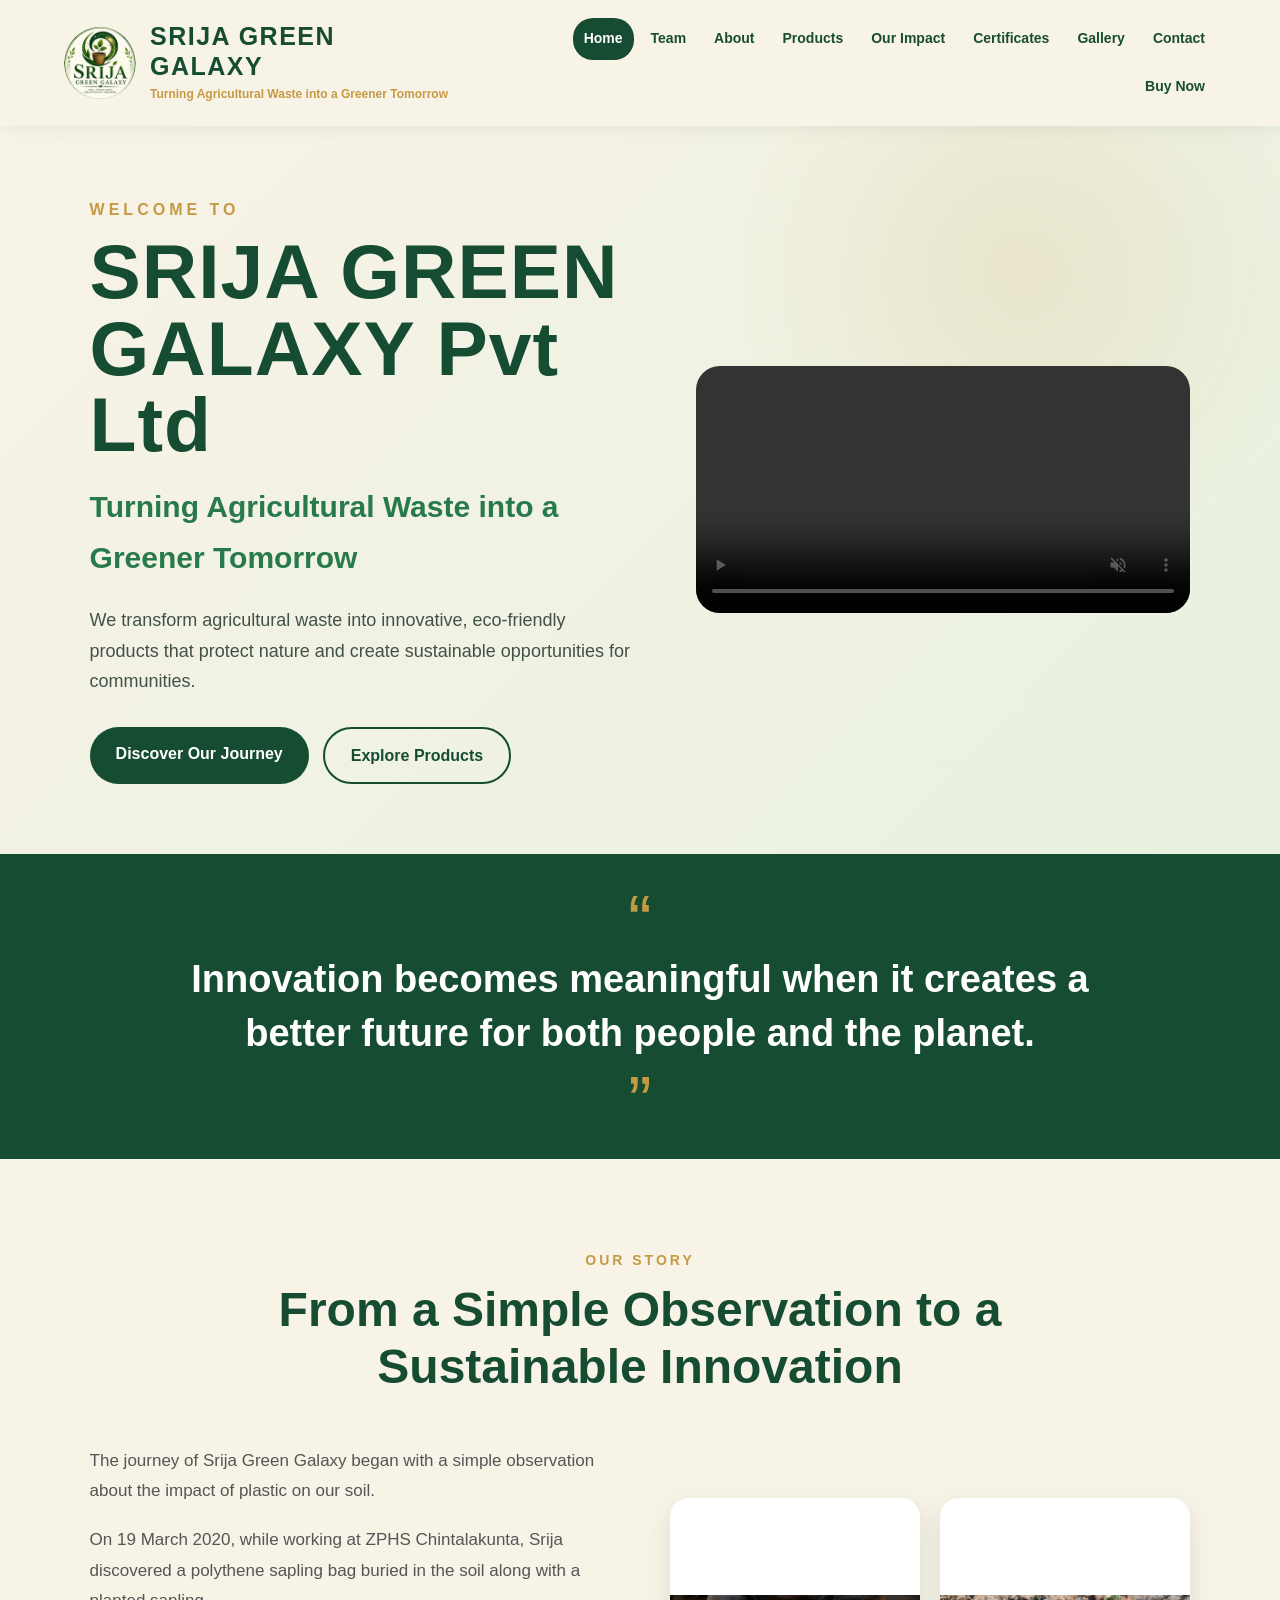
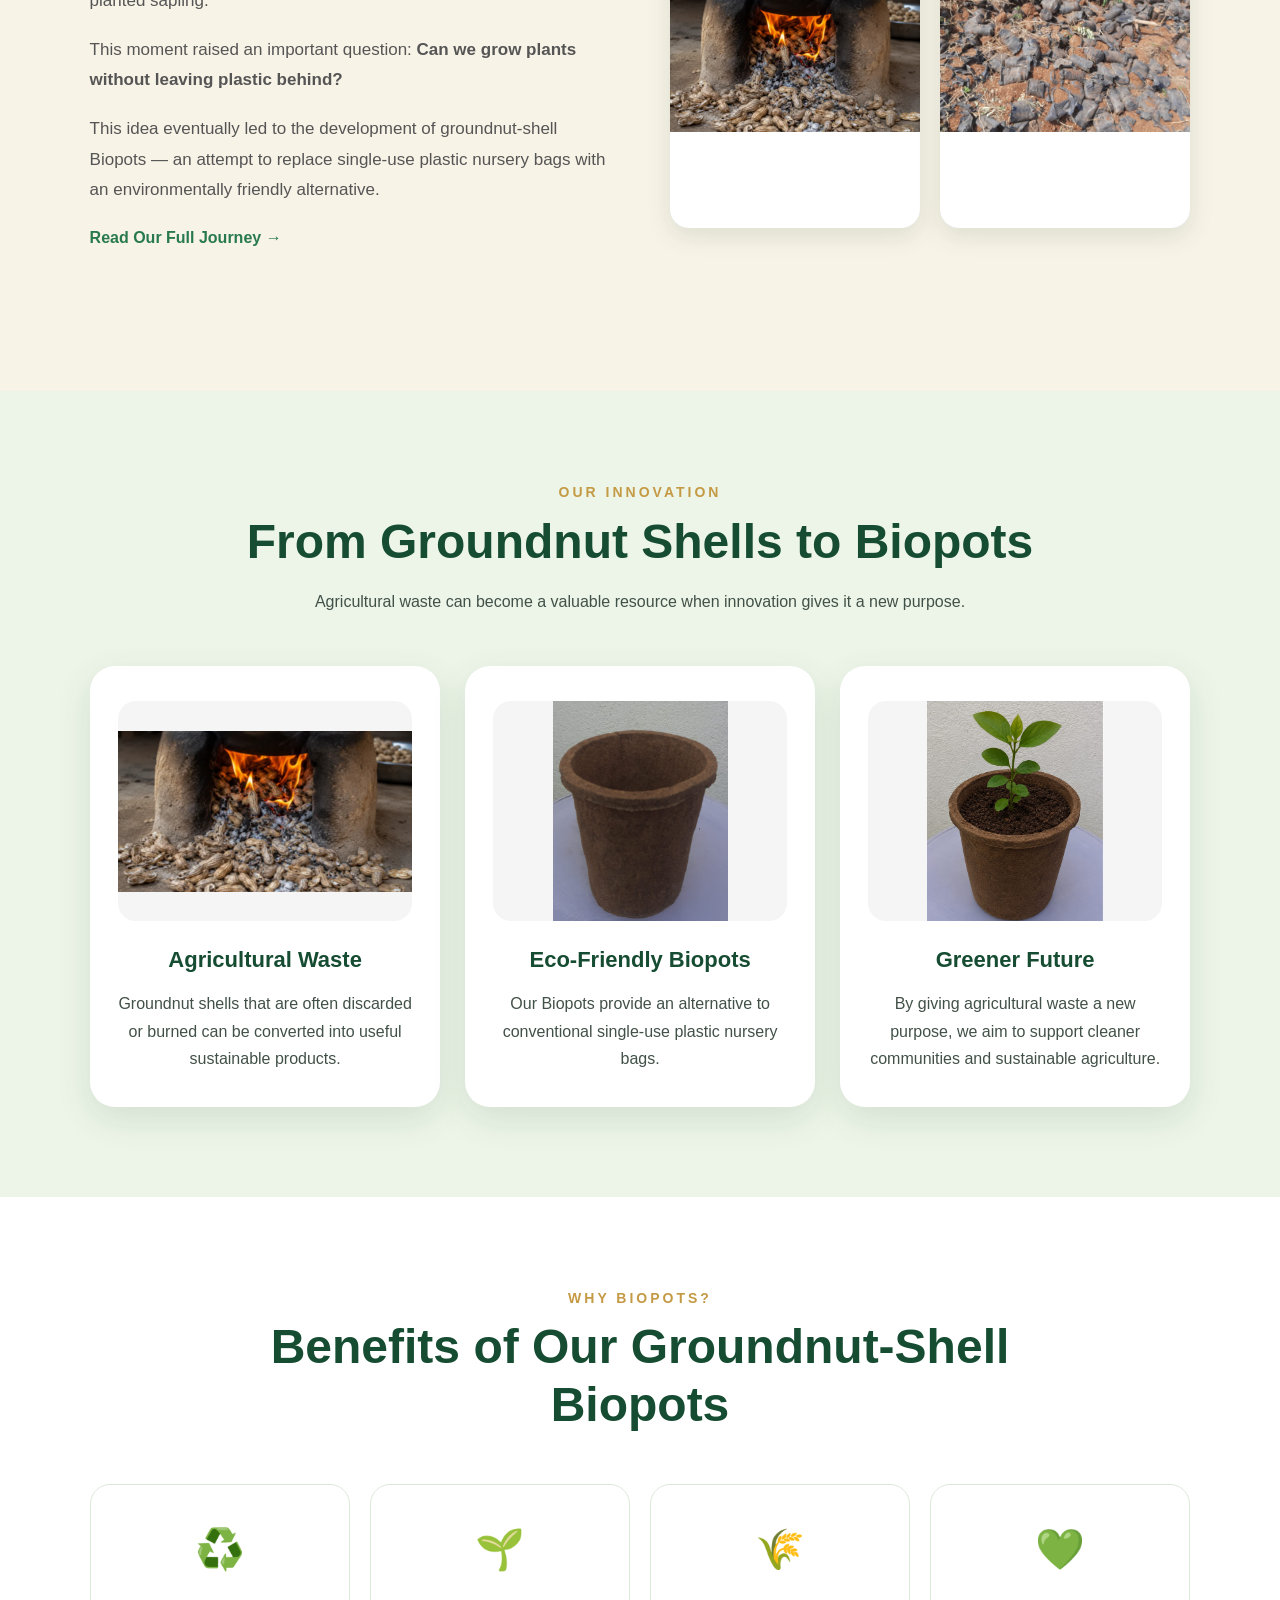
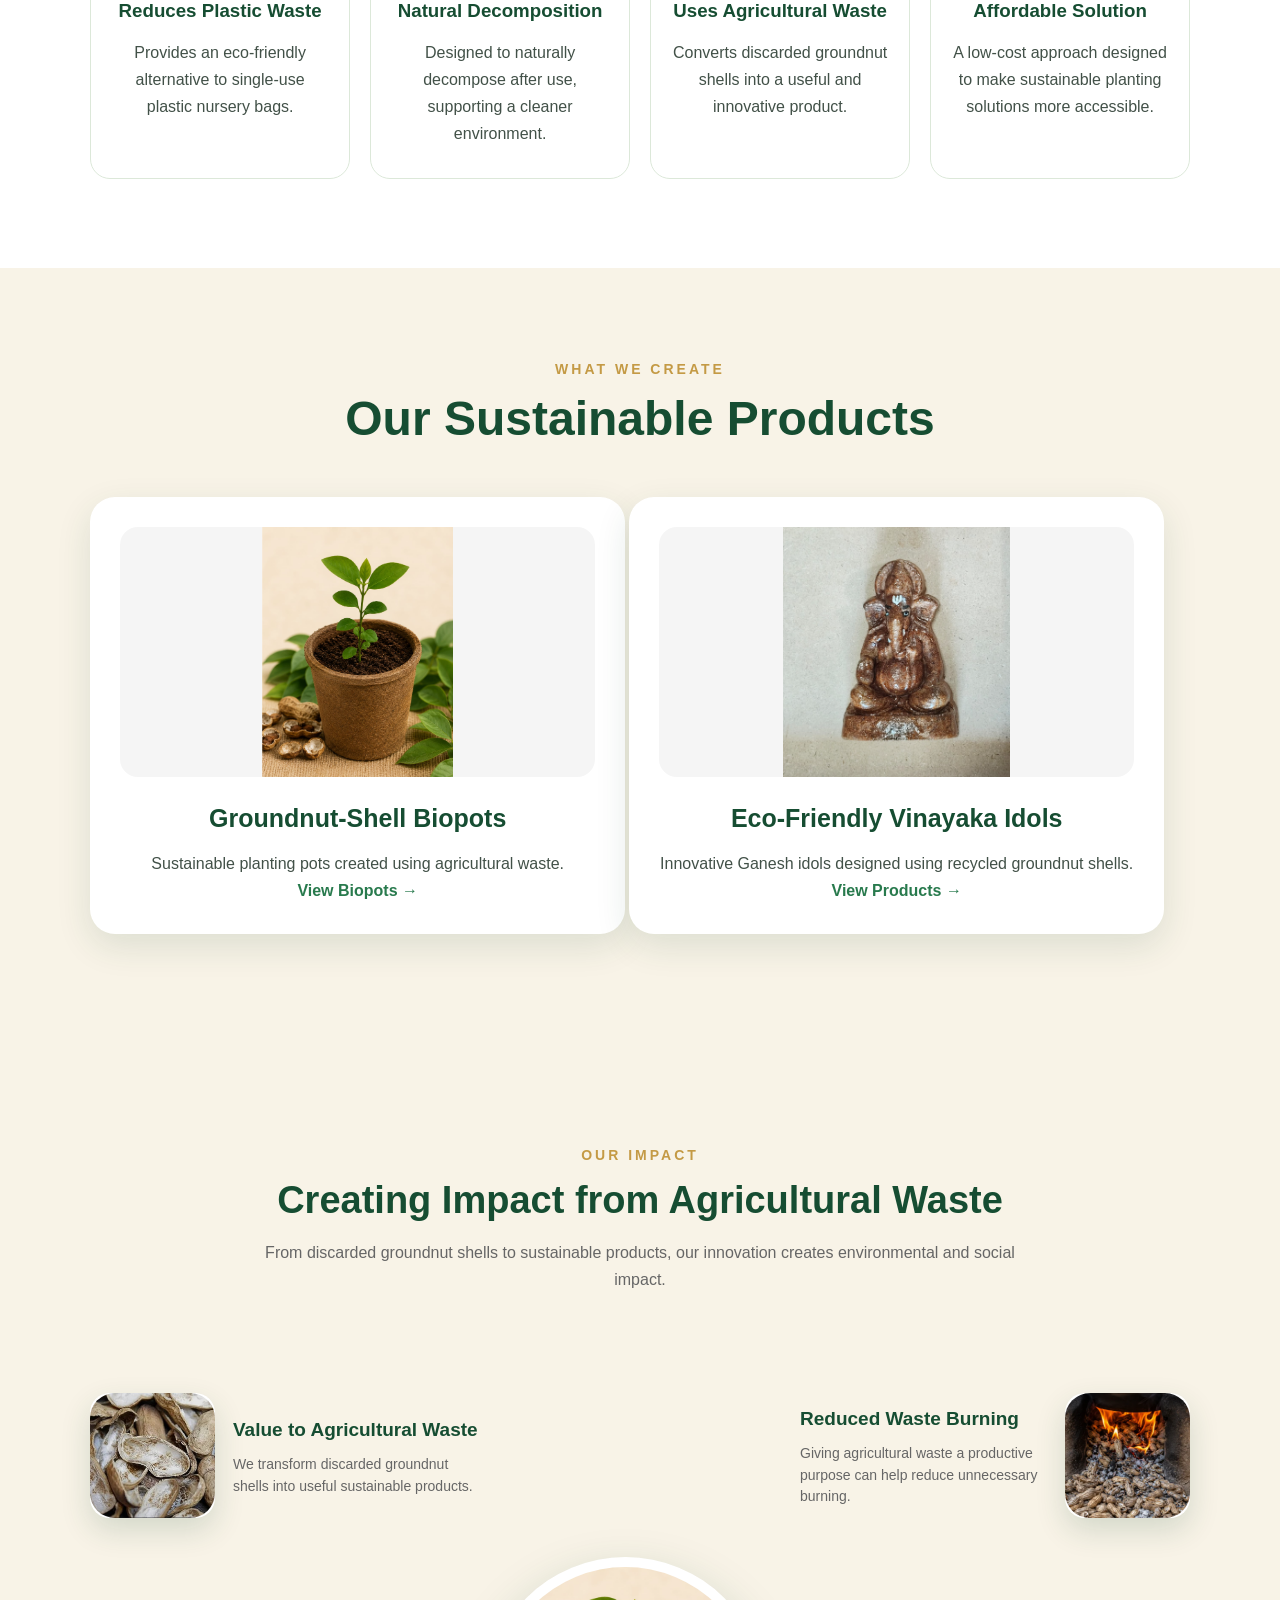
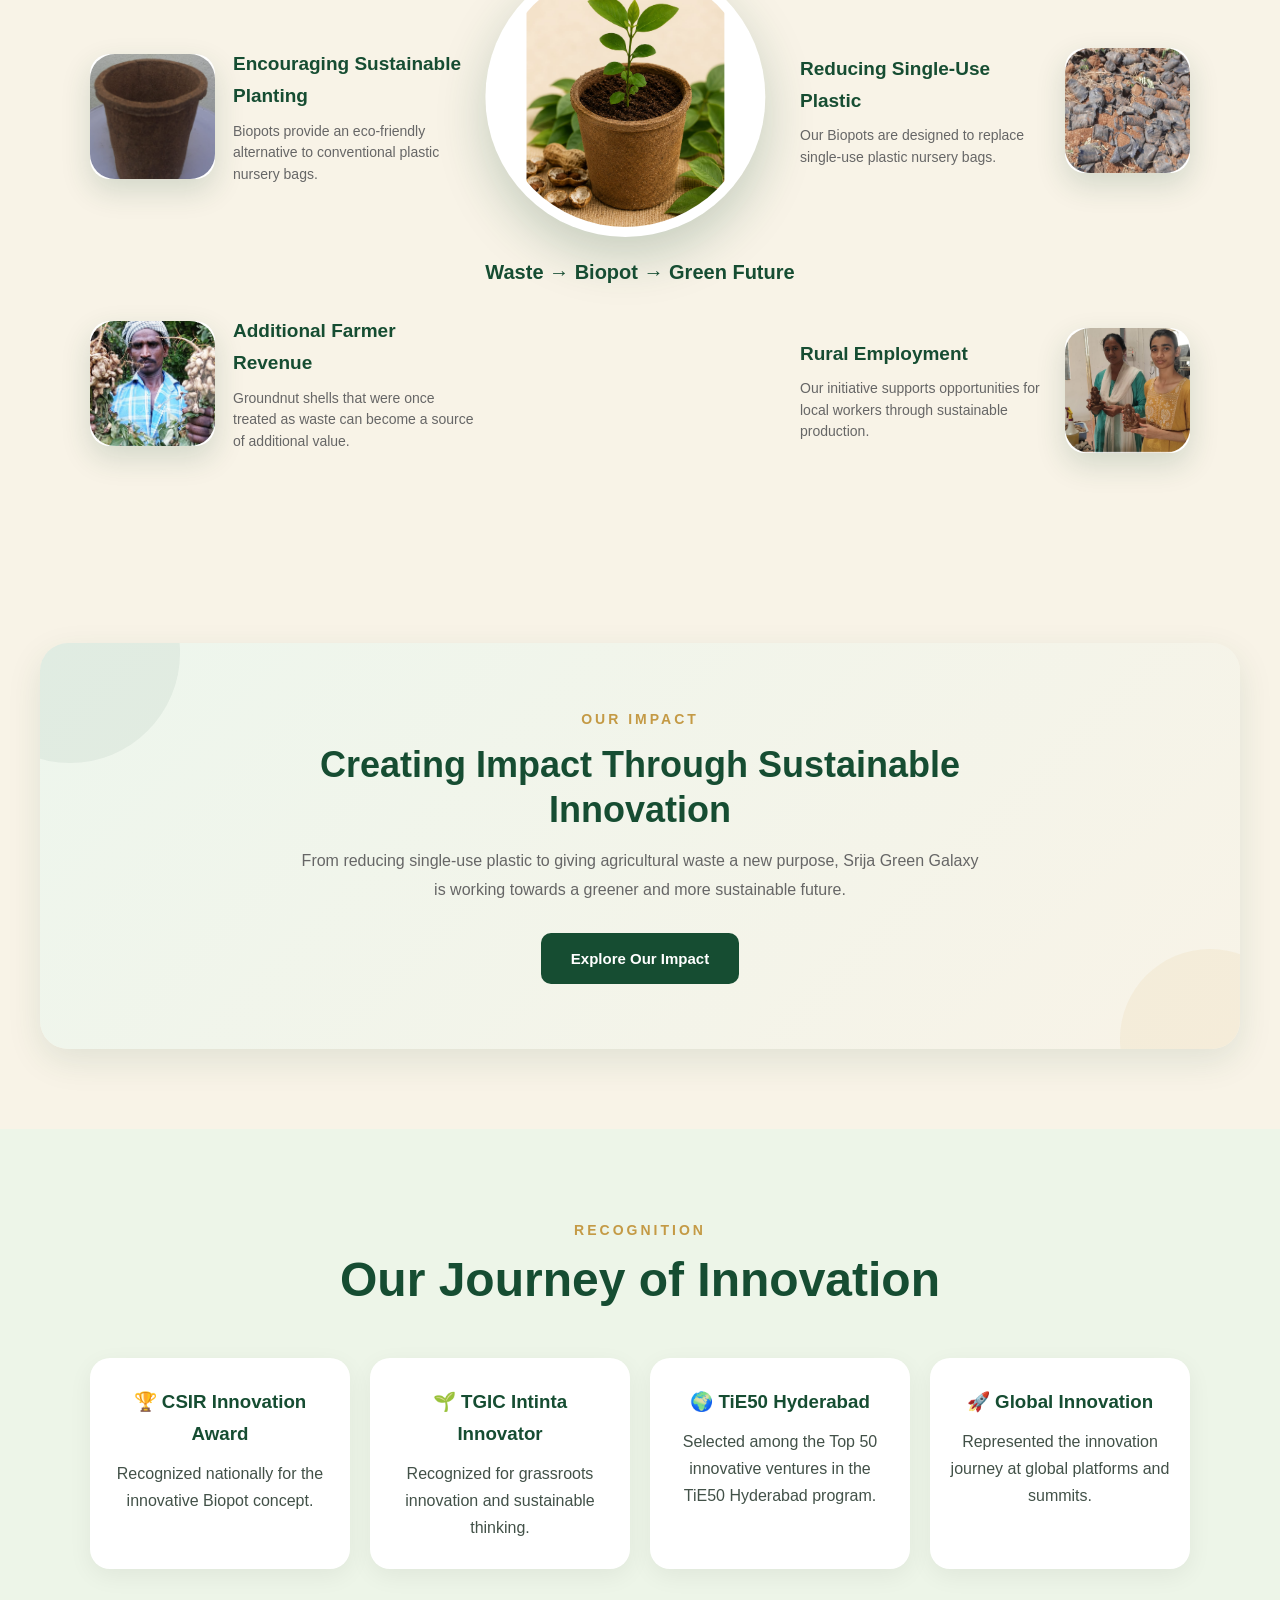
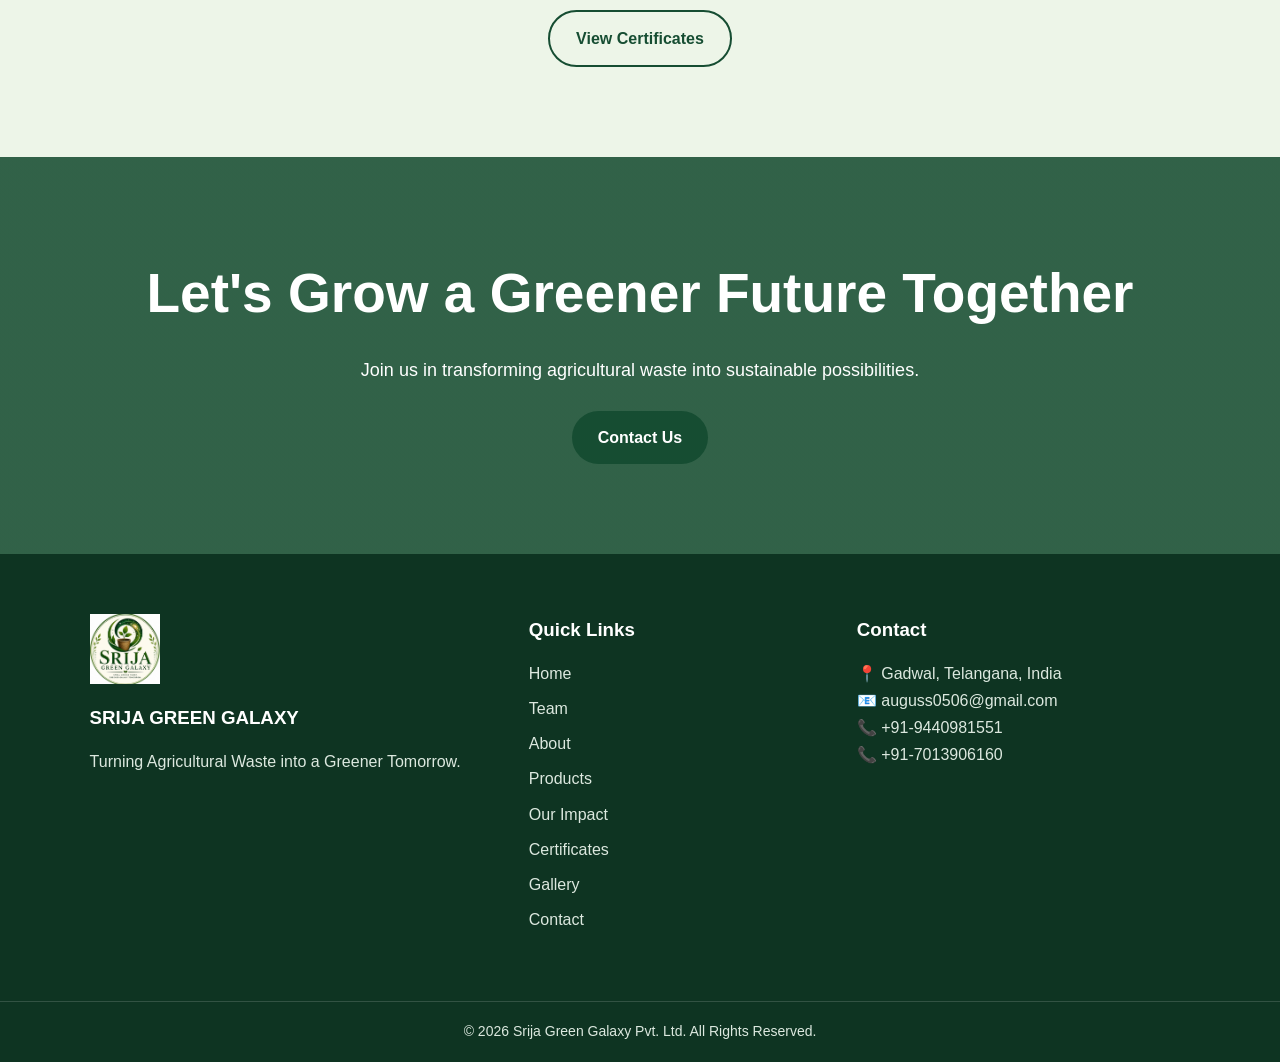
==== index.html @ 2ea5af55 "changes8" ====
<!DOCTYPE html>
<html lang="en">
<head>
    <meta charset="UTF-8">
    <meta name="viewport" content="width=device-width, initial-scale=1.0">

    <title>Srija Green Galaxy | Turning Agricultural Waste into a Greener Tomorrow</title>

    <meta name="description"
        content="Srija Green Galaxy transforms agricultural waste such as groundnut shells into eco-friendly Biopots and sustainable products.">

    <link rel="stylesheet" href="assets/css/styles.css">
</head>

<body>

    <!-- ================= HEADER ================= -->
    <header class="site-header">

        <div class="logo-area">
            <img src="assets/images/logo.png"
                 alt="Srija Green Galaxy Logo"
                 class="logo">

            <div class="brand-name">
                <h1>SRIJA GREEN GALAXY</h1>
                <p>Turning Agricultural Waste into a Greener Tomorrow</p>
            </div>
        </div>

        <nav class="navbar">
            <a href="index.html" class="active">Home</a>
            <a href="team.html">Team</a>
            <a href="about.html">About</a>
            <a href="products.html">Products</a>
            <a href="impact.html">Our Impact</a>
            <a href="certificates.html">Certificates</a>
            <a href="gallery.html">Gallery</a>
            <a href="contact.html">Contact</a>
            <a href="buy-now.html" >Buy Now</a>
        </nav>

    </header>


    <!-- ================= HERO SECTION ================= -->
    <main>

        <section class="hero">

            <div class="hero-content">

                <p class="small-heading">WELCOME TO</p>

                <h2>
                    SRIJA GREEN GALAXY Pvt Ltd
                </h2>

                <h3>
                    Turning Agricultural Waste into a Greener Tomorrow
                </h3>

                <p>
                    We transform agricultural waste into innovative,
                    eco-friendly products that protect nature and create
                    sustainable opportunities for communities.
                </p>

                <div class="hero-buttons">
                    <a href="about.html" class="btn primary-btn">
                        Discover Our Journey
                    </a>

                    <a href="products.html" class="btn secondary-btn">
                        Explore Products
                    </a>
                </div>

            </div>

            <div class="hero-image">

    <video autoplay muted loop playsinline controls>
        <source src="assets/video/journy.mp4" type="video/mp4">
        Your browser does not support the video tag.
    </video>

</div>

        </section>


        <!-- ================= QUOTE ================= -->
        <section class="quote-section">

            <div class="quote-box">

                <span class="quote-mark">“</span>

                <p>
                    Innovation becomes meaningful when it creates a
                    better future for both people and the planet.
                </p>

                <span class="quote-mark closing">”</span>

            </div>

        </section>


        <!-- ================= OUR JOURNEY ================= -->
        <section class="journey-section">

            <div class="section-heading">

                <p>OUR STORY</p>

                <h2>From a Simple Observation to a Sustainable Innovation</h2>

            </div>

            <div class="journey-content">

                <div class="journey-text">

                    <p>
                        The journey of Srija Green Galaxy began with a simple
                        observation about the impact of plastic on our soil.
                    </p>

                    <p>
                        On 19 March 2020, while working at ZPHS Chintalakunta,
                        Srija discovered a polythene sapling bag buried in the
                        soil along with a planted sapling.
                    </p>

                    <p>
                        This moment raised an important question:
                        <strong>Can we grow plants without leaving plastic
                        behind?</strong>
                    </p>

                    <p>
                        This idea eventually led to the development of
                        groundnut-shell Biopots — an attempt to replace
                        single-use plastic nursery bags with an
                        environmentally friendly alternative.
                    </p>

                    <a href="about.html" class="text-link">
                        Read Our Full Journey →
                    </a>

                </div>

                <div class="journey-image">

    <div class="journey-image-card">
        <img src="assets/images/burning.png"
             alt="Burning agricultural waste">
    </div>

    <div class="journey-image-card">
        <img src="assets/images/pastic.jpeg"
             alt="Plastic pollution">
    </div>

    

</div>

            </div>

        </section>


        <!-- ============= BIOPOT INTRO ============= -->
        <section class="biopot-intro">

            <div class="section-heading">

                <p>OUR INNOVATION</p>

                <h2>From Groundnut Shells to Biopots</h2>

                <p class="section-description">
                    Agricultural waste can become a valuable resource when
                    innovation gives it a new purpose.
                </p>

            </div>

            <div class="biopot-grid">

                <div class="biopot-card">

    <div class="card-icon">
        <img src="assets/images/burning.png"
             alt="Groundnut agricultural waste">
    </div>

    <h3>Agricultural Waste</h3>

    <p>
        Groundnut shells that are often discarded or burned
        can be converted into useful sustainable products.
    </p>

</div>


<div class="biopot-card">

    <div class="card-icon">
        <img src="assets/images/products/bio.png"
             alt="Eco-Friendly Biopot">
    </div>

    <h3>Eco-Friendly Biopots</h3>

    <p>
        Our Biopots provide an alternative to conventional
        single-use plastic nursery bags.
    </p>

</div>


<div class="biopot-card">

    <div class="card-icon">
        <img src="assets/images/products/plantbiopot.png"
             alt="Sustainable Biopot">
    </div>

    <h3>Greener Future</h3>

    <p>
        By giving agricultural waste a new purpose, we aim
        to support cleaner communities and sustainable
        agriculture.
    </p>

</div>

            </div>

        </section>


        <!-- ================= BENEFITS ================= -->
        <section class="benefits-section">

            <div class="section-heading">

                <p>WHY BIOPOTS?</p>

                <h2>Benefits of Our Groundnut-Shell Biopots</h2>

            </div>

            <div class="benefits-grid">

                <div class="benefit">
                    <span>♻️</span>
                    <h3>Reduces Plastic Waste</h3>
                    <p>
                        Provides an eco-friendly alternative to
                        single-use plastic nursery bags.
                    </p>
                </div>

                <div class="benefit">
                    <span>🌱</span>
                    <h3>Natural Decomposition</h3>
                    <p>
                        Designed to naturally decompose after use,
                        supporting a cleaner environment.
                    </p>
                </div>

                <div class="benefit">
                    <span>🌾</span>
                    <h3>Uses Agricultural Waste</h3>
                    <p>
                        Converts discarded groundnut shells into a
                        useful and innovative product.
                    </p>
                </div>

                <div class="benefit">
                    <span>💚</span>
                    <h3>Affordable Solution</h3>
                    <p>
                        A low-cost approach designed to make sustainable
                        planting solutions more accessible.
                    </p>
                </div>

            </div>

        </section>


        <!-- ================= PRODUCTS PREVIEW ================= -->
        <section class="products-preview">

            <div class="section-heading">

                <p>WHAT WE CREATE</p>

                <h2>Our Sustainable Products</h2>

            </div>

            <div class="product-preview-card">

    <div class="product-image-placeholder">
        <img src="assets/images/products/biopot-1.png"
             alt="Groundnut-Shell Biopots">
    </div>

    <h3>Groundnut-Shell Biopots</h3>

    <p>
        Sustainable planting pots created using
        agricultural waste.
    </p>

    <a href="products.html" class="text-link">
        View Biopots →
    </a>

</div>


<div class="product-preview-card">

    <div class="product-image-placeholder">
        <img src="assets/images/products/ganesha-1.png"
             alt="Eco-Friendly Vinayaka Idols">
    </div>

    <h3>Eco-Friendly Vinayaka Idols</h3>

    <p>
        Innovative Ganesh idols designed using
        recycled groundnut shells.
    </p>

    <a href="products.html" class="text-link">
        View Products →
    </a>

</div>

        

        </section>


        <!-- ================= IMPACT ================= -->
        <section class="impact-section">

    <div class="section-heading">
        <p class="eyebrow">OUR IMPACT</p>
        <h2>Creating Impact from Agricultural Waste</h2>
        <p>
            From discarded groundnut shells to sustainable products,
            our innovation creates environmental and social impact.
        </p>
    </div>

    <div class="impact-infographic">

        <!-- LEFT TOP -->
        <div class="impact-item impact-left-top">
            <div class="impact-image">
                <img src="assets/images/groundNutShell.jpeg"
                     alt="Groundnut shells">
            </div>

            <div class="impact-text">
                <h3>Value to Agricultural Waste</h3>
                <p>
                    We transform discarded groundnut shells into
                    useful sustainable products.
                </p>
            </div>
        </div>


        <!-- RIGHT TOP -->
        <div class="impact-item impact-right-top">

            <div class="impact-text">
                <h3>Reduced Waste Burning</h3>
                <p>
                    Giving agricultural waste a productive purpose
                    can help reduce unnecessary burning.
                </p>
            </div>

            <div class="impact-image">
                <img src="assets/images/burning.png"
                     alt="Agricultural waste burning">
            </div>

        </div>


        <!-- LEFT MIDDLE -->
        <div class="impact-item impact-left-middle">

            <div class="impact-image">
                <img src="assets/images/products/bio.png"
                     alt="Sustainable Biopot">
            </div>

            <div class="impact-text">
                <h3>Encouraging Sustainable Planting</h3>
                <p>
                    Biopots provide an eco-friendly alternative
                    to conventional plastic nursery bags.
                </p>
            </div>

        </div>


        <!-- RIGHT MIDDLE -->
        <div class="impact-item impact-right-middle">

            <div class="impact-text">
                <h3>Reducing Single-Use Plastic</h3>
                <p>
                    Our Biopots are designed to replace
                    single-use plastic nursery bags.
                </p>
            </div>

            <div class="impact-image">
                <img src="assets/images/pastic.jpeg"
                     alt="Plastic pollution">
            </div>

        </div>


        <!-- CENTER -->
        <div class="impact-center">

            <div class="impact-center-circle">

                <img src="assets/images/products/biopot-1.png"
                     alt="Groundnut shell Biopot">

            </div>

            <h3>Waste → Biopot → Green Future</h3>

        </div>


        <!-- LEFT BOTTOM -->
        <div class="impact-item impact-left-bottom">

            <div class="impact-image">
                <img src="assets/images/former.png"
                     alt="Biopot supporting farmers">
            </div>

            <div class="impact-text">
                <h3>Additional Farmer Revenue</h3>
                <p>
                    Groundnut shells that were once treated as
                    waste can become a source of additional value.
                </p>
            </div>

        </div>


        <!-- RIGHT BOTTOM -->
        <div class="impact-item impact-right-bottom">

            <div class="impact-text">
                <h3>Rural Employment</h3>
                <p>
                    Our initiative supports opportunities for
                    local workers through sustainable production.
                </p>
            </div>

            <div class="impact-image">
                <img src="assets/images/team/empowerment.png"
                     alt="Srija Green Galaxy team">
            </div>

        </div>

    </div>

</section>
 <!-- =================================================
     OUR IMPACT PREVIEW
================================================= -->

<section class="home-impact-preview">

    <div class="home-impact-content">

        <p class="eyebrow">OUR IMPACT</p>

        <h2>Creating Impact Through Sustainable Innovation</h2>

        <p>
            From reducing single-use plastic to giving agricultural waste
            a new purpose, Srija Green Galaxy is working towards a greener
            and more sustainable future.
        </p>

        <a href="impact.html" class="impact-more-btn">
            Explore Our Impact
        </a>

    </div>

</section>


        <!-- ================= RECOGNITION ================= -->
        <section class="recognition-section">

            <div class="section-heading">

                <p>RECOGNITION</p>

                <h2>Our Journey of Innovation</h2>

            </div>

            <div class="recognition-grid">

                <div>
                    <h3>🏆 CSIR Innovation Award</h3>
                    <p>
                        Recognized nationally for the innovative
                        Biopot concept.
                    </p>
                </div>

                <div>
                    <h3>🌱 TGIC Intinta Innovator</h3>
                    <p>
                        Recognized for grassroots innovation and
                        sustainable thinking.
                    </p>
                </div>

                <div>
                    <h3>🌍 TiE50 Hyderabad</h3>
                    <p>
                        Selected among the Top 50 innovative ventures
                        in the TiE50 Hyderabad program.
                    </p>
                </div>

                <div>
                    <h3>🚀 Global Innovation</h3>
                    <p>
                        Represented the innovation journey at global
                        platforms and summits.
                    </p>
                </div>

            </div>

            <a href="certificates.html" class="btn secondary-btn">
                View Certificates
            </a>

        </section>


        <!-- ================= FINAL CTA ================= -->
        <section class="final-cta">

            <div>

                <h2>
                    Let's Grow a Greener Future Together
                </h2>

                <p>
                    Join us in transforming agricultural waste into
                    sustainable possibilities.
                </p>

                <a href="contact.html" class="btn primary-btn">
                    Contact Us
                </a>

            </div>

        </section>

       

    </main>


    <!-- ================= FOOTER ================= -->
    <footer class="site-footer">

        <div class="footer-content">

            <div>

                <img src="assets/images/logo.png"
                     alt="Srija Green Galaxy"
                     class="footer-logo">

                <h3>SRIJA GREEN GALAXY</h3>

                <p>
                    Turning Agricultural Waste into a Greener Tomorrow.
                </p>

            </div>


            <div>

                <h3>Quick Links</h3>

                <a href="index.html">Home</a>
                <a href="team.html">Team</a>
                <a href="about.html">About</a>
                <a href="products.html">Products</a>
                <a href="impact.html">Our Impact</a>
                <a href="certificates.html">Certificates</a>
                <a href="gallery.html">Gallery</a>
                <a href="contact.html">Contact</a>
            </div>


            <div>

                <h3>Contact</h3>

                <p>📍 Gadwal, Telangana, India</p>

                <p>
                    📧 auguss0506@gmail.com
                </p>

                <p>
                    📞 +91-9440981551
                </p>

                <p>
                    📞 +91-7013906160
                </p>

            </div>

        </div>


        <div class="footer-bottom">

            <p>
                © 2026 Srija Green Galaxy Pvt. Ltd.
                All Rights Reserved.
            </p>

        </div>

    </footer>


    <script src="assets/js/script.js"></script>

</body>
</html>
---- assets/css/styles.css ----
/* =========================================================
   SRIJA GREEN GALAXY
   Main Website Styles
   ========================================================= */

* {
    margin: 0;
    padding: 0;
    box-sizing: border-box;
}

:root {
    --dark-green: #164d32;
    --green: #287a4d;
    --light-green: #dfeedd;
    --cream: #f8f3e7;
    --gold: #c49a45;
    --dark: #173126;
    --white: #ffffff;
    --text: #425148;
    --shadow: 0 12px 35px rgba(22, 77, 50, 0.12);
}

html {
    scroll-behavior: smooth;
}

body {
    font-family: "Segoe UI", Arial, sans-serif;
    color: var(--text);
    background: var(--cream);
    line-height: 1.7;
}

/* =========================================================
   HEADER
   ========================================================= */

.site-header {
    width: 100%;
    background: rgba(248, 243, 231, 0.97);
    display: flex;
    align-items: center;
    justify-content: space-between;
    gap: 30px;
    padding: 18px 5%;
    position: sticky;
    top: 0;
    z-index: 1000;
    box-shadow: 0 3px 18px rgba(0, 0, 0, 0.06);
}

.logo-area {
    display: flex;
    align-items: center;
    gap: 14px;
    min-width: 300px;
}

.logo {
    width: 72px;
    height: 72px;
    object-fit: contain;
    border-radius: 50%;
}

.brand-name h1 {
    color: var(--dark-green);
    font-size: 25px;
    letter-spacing: 1.5px;
    line-height: 1.2;
}

.brand-name p {
    color: var(--gold);
    font-size: 12px;
    font-weight: 600;
    margin-top: 3px;
}

.navbar {
    display: flex;
    align-items: center;
    justify-content: flex-end;
    flex-wrap: wrap;
    gap: 6px;
}

.navbar a {
    text-decoration: none;
    color: var(--dark-green);
    font-size: 14px;
    font-weight: 600;
    padding: 9px 11px;
    border-radius: 20px;
    transition: 0.3s ease;
}

.navbar a:hover,
.navbar a.active {
    background: var(--dark-green);
    color: white;
}


/* =========================================================
   GENERAL
   ========================================================= */

section {
    padding: 90px 7%;
}

.section-heading {
    text-align: center;
    max-width: 850px;
    margin: 0 auto 50px;
}

.section-heading > p:first-child {
    color: var(--gold);
    font-size: 14px;
    font-weight: 800;
    letter-spacing: 3px;
    text-transform: uppercase;
    margin-bottom: 8px;
}

.section-heading h2 {
    color: var(--dark-green);
    font-size: clamp(30px, 4vw, 48px);
    line-height: 1.2;
    margin-bottom: 18px;
}

.section-description {
    max-width: 700px;
    margin: auto;
}

.btn {
    display: inline-block;
    padding: 13px 26px;
    border-radius: 30px;
    text-decoration: none;
    font-weight: 700;
    transition: 0.3s ease;
}

.primary-btn {
    background: var(--dark-green);
    color: white;
}

.primary-btn:hover {
    background: var(--green);
    transform: translateY(-3px);
}

.secondary-btn {
    border: 2px solid var(--dark-green);
    color: var(--dark-green);
    background: transparent;
}

.secondary-btn:hover {
    background: var(--dark-green);
    color: white;
    transform: translateY(-3px);
}

.text-link {
    color: var(--green);
    text-decoration: none;
    font-weight: 800;
}

.text-link:hover {
    color: var(--gold);
}


/* =========================================================
   HERO
   ========================================================= */

.hero {
    min-height: 720px;
    display: grid;
    grid-template-columns: 1.05fr 0.95fr;
    align-items: center;
    gap: 60px;
    background:
        radial-gradient(circle at 80% 20%, rgba(196, 154, 69, 0.15), transparent 25%),
        linear-gradient(135deg, #f8f3e7, #e8f1df);
    padding-top: 70px;
    padding-bottom: 70px;
}

.hero-content {
    max-width: 680px;
}

.small-heading {
    color: var(--gold);
    font-weight: 800;
    letter-spacing: 4px;
    margin-bottom: 10px;
}

.hero h2 {
    color: var(--dark-green);
    font-size: clamp(45px, 6vw, 78px);
    line-height: 1;
    letter-spacing: 1px;
    margin-bottom: 18px;
}

.hero h3 {
    color: var(--green);
    font-size: clamp(20px, 2.5vw, 30px);
    margin-bottom: 22px;
}

.hero-content > p:not(.small-heading) {
    font-size: 18px;
    max-width: 650px;
    margin-bottom: 30px;
}

.hero-buttons {
    display: flex;
    flex-wrap: wrap;
    gap: 14px;
}

.hero-image {
    display: flex;
    justify-content: center;
}

.hero-image img {
    width: min(100%, 570px);
    height: 520px;
    object-fit: cover;
    border-radius: 40% 12% 40% 12%;
    box-shadow: var(--shadow);
    border: 8px solid rgba(255, 255, 255, 0.65);
}


/* =========================================================
   QUOTE
   ========================================================= */

.quote-section {
    padding-top: 50px;
    padding-bottom: 50px;
    background: var(--dark-green);
}

.quote-box {
    max-width: 950px;
    margin: auto;
    text-align: center;
    color: white;
}

.quote-box p {
    font-size: clamp(24px, 3vw, 38px);
    font-weight: 600;
    line-height: 1.4;
}

.quote-mark {
    color: var(--gold);
    font-size: 70px;
    line-height: 0.5;
}

.closing {
    display: inline-block;
    transform: translateY(25px);
}


/* =========================================================
   JOURNEY
   ========================================================= */

.journey-section {
    background: var(--cream);
}

.journey-content {
    max-width: 1150px;
    margin: auto;
    display: grid;
    grid-template-columns: 1fr 1fr;
    gap: 70px;
    align-items: center;
}

.journey-text p {
    margin-bottom: 18px;
    font-size: 17px;
}

.journey-image img {
    width: 100%;
    height: 430px;
    object-fit: cover;
    border-radius: 25px;
    box-shadow: var(--shadow);
}


/* =========================================================
   BIOPOT INTRO
   ========================================================= */

.biopot-intro {
    background: #edf5e8;
}

.biopot-grid {
    max-width: 1150px;
    margin: auto;
    display: grid;
    grid-template-columns: repeat(3, 1fr);
    gap: 25px;
}

.biopot-card {
    background: white;
    padding: 35px 28px;
    text-align: center;
    border-radius: 25px;
    box-shadow: var(--shadow);
    transition: 0.4s ease;
}

.biopot-card:hover {
    transform: translateY(-10px);
}

.card-icon {
    font-size: 48px;
    margin-bottom: 15px;
}

.biopot-card h3 {
    color: var(--dark-green);
    font-size: 22px;
    margin-bottom: 12px;
}


/* =========================================================
   BENEFITS
   ========================================================= */

.benefits-section {
    background: white;
}

.benefits-grid {
    max-width: 1150px;
    margin: auto;
    display: grid;
    grid-template-columns: repeat(4, 1fr);
    gap: 20px;
}

.benefit {
    text-align: center;
    padding: 30px 20px;
    border: 1px solid #dce8d9;
    border-radius: 20px;
    transition: 0.3s ease;
}

.benefit:hover {
    box-shadow: var(--shadow);
    transform: translateY(-6px);
}

.benefit span {
    font-size: 40px;
}

.benefit h3 {
    color: var(--dark-green);
    margin: 12px 0;
}


/* =========================================================
   PRODUCTS PREVIEW
   ========================================================= */

.products-preview {
    background: var(--cream);
}

.product-preview-grid {
    max-width: 1000px;
    margin: auto;
    display: grid;
    grid-template-columns: repeat(2, 1fr);
    gap: 30px;
}

.product-preview-card {
    background: white;
    border-radius: 25px;
    padding: 30px;
    text-align: center;
    box-shadow: var(--shadow);
    transition: 0.4s ease;
}

.product-preview-card:hover {
    transform: translateY(-8px);
}

.product-image-placeholder {
    height: 230px;
    border-radius: 20px;
    background: linear-gradient(135deg, #dfeedd, #f5ecd6);
    display: flex;
    align-items: center;
    justify-content: center;
    font-size: 80px;
    margin-bottom: 22px;
}

.product-preview-card h3 {
    color: var(--dark-green);
    font-size: 25px;
    margin-bottom: 10px;
}


/* =========================================================
   IMPACT
   ========================================================= */

.impact-preview {
    display: grid;
    grid-template-columns: 1fr 1fr;
    gap: 60px;
    align-items: center;
    background: var(--dark-green);
    color: white;
}

.impact-text > p:first-child {
    color: var(--gold);
    font-weight: 800;
    letter-spacing: 3px;
}

.impact-text h2 {
    font-size: clamp(32px, 4vw, 52px);
    margin: 12px 0 20px;
}

.impact-text p {
    margin-bottom: 25px;
}

.impact-image img {
    width: 100%;
    height: 400px;
    object-fit: cover;
    border-radius: 25px;
}


/* =========================================================
   RECOGNITION
   ========================================================= */

.recognition-section {
    text-align: center;
    background: #edf5e8;
}

.recognition-grid {
    max-width: 1100px;
    margin: 0 auto 40px;
    display: grid;
    grid-template-columns: repeat(4, 1fr);
    gap: 20px;
}

.recognition-grid > div {
    background: white;
    padding: 28px 20px;
    border-radius: 20px;
    box-shadow: 0 7px 25px rgba(0, 0, 0, 0.06);
}

.recognition-grid h3 {
    color: var(--dark-green);
    margin-bottom: 10px;
}


/* =========================================================
   FINAL CTA
   ========================================================= */

.final-cta {
    text-align: center;
    background:
        linear-gradient(rgba(22, 77, 50, 0.88), rgba(22, 77, 50, 0.88)),
        url("../images/story-origin.jpg") center/cover;
    color: white;
}

.final-cta h2 {
    font-size: clamp(32px, 5vw, 55px);
    margin-bottom: 15px;
}

.final-cta p {
    font-size: 18px;
    margin-bottom: 25px;
}


/* =========================================================
   FOOTER
   ========================================================= */

.site-footer {
    background: #0e3422;
    color: #dce8df;
}

.footer-content {
    padding: 60px 7%;
    display: grid;
    grid-template-columns: 1.4fr 1fr 1.2fr;
    gap: 50px;
}

.footer-logo {
    width: 70px;
    height: 70px;
    object-fit: contain;
    margin-bottom: 10px;
}

.site-footer h3 {
    color: white;
    margin-bottom: 14px;
}

.site-footer a {
    display: block;
    color: #dce8df;
    text-decoration: none;
    margin-bottom: 8px;
}

.site-footer a:hover {
    color: var(--gold);
}

.footer-bottom {
    text-align: center;
    border-top: 1px solid rgba(255, 255, 255, 0.15);
    padding: 18px;
    font-size: 14px;
}


/* =========================================================
   RESPONSIVE DESIGN
   ========================================================= */

@media (max-width: 1100px) {

    .site-header {
        flex-direction: column;
    }

    .navbar {
        justify-content: center;
    }

    .hero {
        grid-template-columns: 1fr;
        text-align: center;
    }

    .hero-content {
        margin: auto;
    }

    .hero-buttons {
        justify-content: center;
    }

    .hero-image img {
        height: 420px;
    }

    .benefits-grid {
        grid-template-columns: repeat(2, 1fr);
    }

    .recognition-grid {
        grid-template-columns: repeat(2, 1fr);
    }
}


@media (max-width: 800px) {

    section {
        padding: 65px 5%;
    }

    .logo-area {
        min-width: auto;
    }

    .brand-name h1 {
        font-size: 20px;
    }

    .navbar a {
        font-size: 13px;
        padding: 7px 8px;
    }

    .journey-content,
    .impact-preview {
        grid-template-columns: 1fr;
    }

    .biopot-grid {
        grid-template-columns: 1fr;
    }

    .product-preview-grid {
        grid-template-columns: 1fr;
    }

    .footer-content {
        grid-template-columns: 1fr;
    }
}


@media (max-width: 520px) {

    .logo {
        width: 55px;
        height: 55px;
    }

    .brand-name h1 {
        font-size: 17px;
    }

    .brand-name p {
        font-size: 10px;
    }

    .navbar {
        gap: 3px;
    }

    .navbar a {
        font-size: 11px;
    }

    .hero h2 {
        font-size: 42px;
    }

    .benefits-grid,
    .recognition-grid {
        grid-template-columns: 1fr;
    }

    .hero-image img {
        height: 300px;
    }
}
/* =========================================================
   SCROLL ANIMATIONS
   ========================================================= */

.animate-section {
    opacity: 0;
    transform: translateY(35px);
    transition: opacity 0.8s ease, transform 0.8s ease;
}

.animate-section.show-section {
    opacity: 1;
    transform: translateY(0);
}


/* Card hover animation */

.biopot-card,
.benefit,
.product-preview-card,
.recognition-grid > div {
    will-change: transform;
}


/* Image hover effect */

.hero-image img,
.journey-image img,
.impact-image img {
    transition: transform 0.5s ease, box-shadow 0.5s ease;
}

.hero-image img:hover,
.journey-image img:hover,
.impact-image img:hover {
    transform: scale(1.02);
    box-shadow: 0 18px 45px rgba(22, 77, 50, 0.20);
}
/* =========================================================
   PRODUCTS PAGE
   ========================================================= */

.page-hero {
    min-height: 360px;
    display: flex;
    align-items: center;
    justify-content: center;
    text-align: center;
    padding: 70px 20px;
    background: #eef5e9;
}

.page-hero-content {
    max-width: 850px;
    margin: auto;
}

.page-hero h1 {
    font-size: 48px;
    line-height: 1.15;
    color: #164d32;
    margin: 15px 0 20px;
}

.page-hero p:not(.eyebrow) {
    font-size: 18px;
    line-height: 1.8;
    color: #53665b;
}


/* Product detail */

.product-detail-section {
    max-width: 1150px;
    margin: 80px auto;
    padding: 0 25px;

    display: grid;
    grid-template-columns: 1fr 1fr;
    gap: 60px;
    align-items: center;
}

.product-detail-section.reverse {
    direction: rtl;
}

.product-detail-section.reverse > * {
    direction: ltr;
}

.product-detail-image img {
    width: 100%;
    max-height: 500px;
    object-fit: cover;
    border-radius: 22px;
    display: block;
    box-shadow: 0 15px 40px rgba(22, 77, 50, 0.15);
}

.product-detail-content h2 {
    font-size: 38px;
    color: #164d32;
    margin: 10px 0 20px;
}

.product-detail-content h3 {
    color: #164d32;
    font-size: 24px;
    margin-top: 28px;
}

.product-detail-content p {
    color: #53665b;
    font-size: 17px;
    line-height: 1.8;
}


/* Product benefits */

.product-benefits {
    padding-left: 0;
    list-style: none;
}

.product-benefits li {
    margin: 12px 0;
    padding: 12px 15px;
    background: #f4f7ef;
    border-left: 4px solid #b88a2a;
    border-radius: 8px;
    color: #304d3c;
}


/* Price */

.product-price {
    display: inline-block;
    margin-top: 20px;
    padding: 12px 22px;
    background: #164d32;
    color: white;
    border-radius: 30px;
    font-weight: 600;
}


/* Product gallery */

.product-gallery-section {
    max-width: 1150px;
    margin: 80px auto;
    padding: 50px 25px;

    display: grid;
    grid-template-columns: 1fr 1fr;
    gap: 60px;
    align-items: center;

    background: #f7f4e9;
    border-radius: 25px;
}

.product-gallery-section img {
    width: 100%;
    max-height: 450px;
    object-fit: cover;
    border-radius: 20px;
    display: block;
}

.product-highlight h2 {
    color: #164d32;
    font-size: 34px;
    margin-bottom: 20px;
}

.product-highlight p {
    color: #53665b;
    font-size: 17px;
    line-height: 1.8;
}


/* Process */

.process-flow {
    display: flex;
    flex-wrap: wrap;
    align-items: center;
    gap: 10px;
    margin-top: 30px;
}

.process-flow span {
    padding: 10px 14px;
    background: white;
    border-radius: 25px;
    color: #164d32;
    font-weight: 600;
    box-shadow: 0 5px 15px rgba(0,0,0,0.06);
}


/* Product video */

.product-video-section {
    text-align: center;
    max-width: 1000px;
    margin: 90px auto;
    padding: 0 25px;
}

.product-video-section h2 {
    color: #164d32;
    font-size: 38px;
    margin: 10px 0 30px;
}

.video-box video {
    width: 100%;
    max-height: 550px;
    border-radius: 20px;
    background: #111;
}


/* Mobile */

@media (max-width: 800px) {

    .page-hero h1 {
        font-size: 36px;
    }

    .product-detail-section,
    .product-gallery-section {
        grid-template-columns: 1fr;
        gap: 35px;
        margin: 50px auto;
    }

    .product-detail-section.reverse {
        direction: ltr;
    }

    .product-detail-content h2 {
        font-size: 30px;
    }

    .product-highlight h2 {
        font-size: 28px;
    }

    .process-flow {
        justify-content: center;
    }
}

/* =========================================================
   HEADER FIX FOR ALL PAGES
   ========================================================= */

.logo-area img {
    width: 72px;
    height: 72px;
    object-fit: contain;
    border-radius: 50%;
    flex-shrink: 0;
}

.logo-area span {
    color: var(--dark-green);
    font-size: 25px;
    font-weight: 800;
    letter-spacing: 1.5px;
    line-height: 1.2;
}

.main-nav {
    display: flex;
    align-items: center;
    justify-content: flex-end;
    flex-wrap: wrap;
    gap: 6px;
}

.main-nav a {
    text-decoration: none;
    color: var(--dark-green);
    font-size: 14px;
    font-weight: 600;
    padding: 9px 11px;
    border-radius: 20px;
    transition: 0.3s ease;
}

.main-nav a:hover,
.main-nav a.active {
    background: var(--dark-green);
    color: white;
}


/* Eyebrow text */

.eyebrow {
    color: var(--gold);
    font-size: 14px;
    font-weight: 800;
    letter-spacing: 3px;
    text-transform: uppercase;
    margin-bottom: 8px;
}


/* Mobile header */

@media (max-width: 1100px) {

    .site-header {
        flex-direction: column;
    }

    .main-nav {
        justify-content: center;
    }

}

@media (max-width: 520px) {

    .logo-area img {
        width: 55px;
        height: 55px;
    }

    .logo-area span {
        font-size: 17px;
    }

    .main-nav {
        gap: 3px;
    }

    .main-nav a {
        font-size: 11px;
        padding: 7px 8px;
    }

}

/* =========================================================
   PRODUCT IMAGE HOVER ANIMATION
   ========================================================= */

.product-detail-section img,
.product-gallery-section img {
    transition: transform 0.6s ease, box-shadow 0.6s ease;
}

.product-detail-section img:hover,
.product-gallery-section img:hover {
    transform: scale(1.05);
    box-shadow: 0 15px 35px rgba(22, 77, 50, 0.22);
}
/* =========================================================
   PRODUCT SECTION REVEAL ANIMATION
   ========================================================= */

.product-detail-section,
.product-gallery-section,
.product-video-section {
    animation: productReveal 1s ease both;
}

@keyframes productReveal {
    from {
        opacity: 0;
        transform: translateY(35px);
    }

    to {
        opacity: 1;
        transform: translateY(0);
    }
}

/* =========================================================
   BENEFITS CARD HOVER EFFECT
   ========================================================= */

.benefit-card {
    transition: transform 0.35s ease, box-shadow 0.35s ease;
}

.benefit-card:hover {
    transform: translateY(-8px);
    box-shadow: 0 12px 28px rgba(22, 77, 50, 0.18);
}


/* =========================================================
   BENEFITS STAGGERED ANIMATION
   ========================================================= */

.benefit-card {
    animation: benefitAppear 0.7s ease both;
}

.benefit-card:nth-child(1) {
    animation-delay: 0.1s;
}

.benefit-card:nth-child(2) {
    animation-delay: 0.2s;
}

.benefit-card:nth-child(3) {
    animation-delay: 0.3s;
}

.benefit-card:nth-child(4) {
    animation-delay: 0.4s;
}

.benefit-card:nth-child(5) {
    animation-delay: 0.5s;
}

.benefit-card:nth-child(6) {
    animation-delay: 0.6s;
}

@keyframes benefitAppear {
    from {
        opacity: 0;
        transform: translateY(25px);
    }

    to {
        opacity: 1;
        transform: translateY(0);
    }
}
/* =========================================================
   OUR IMPACT PAGE
   ========================================================= */

.impact-intro {
    max-width: 1150px;
    margin: 70px auto;
    padding: 0 30px;
    display: grid;
    grid-template-columns: 1fr 1fr;
    gap: 55px;
    align-items: center;
}

.impact-intro-text h2,
.impact-detail-content h2,
.impact-future h2 {
    color: var(--dark-green);
    font-size: 38px;
    margin: 10px 0 20px;
}

.impact-intro-text p,
.impact-detail-content p,
.impact-future p {
    color: #555;
    line-height: 1.8;
    font-size: 17px;
}

.impact-intro-image img {
    width: 100%;
    border-radius: 22px;
    display: block;
    box-shadow: 0 15px 35px rgba(22, 77, 50, 0.15);
}


/* IMPACT NUMBERS */

.impact-numbers {
    max-width: 1150px;
    margin: 70px auto;
    padding: 0 30px;
    display: grid;
    grid-template-columns: repeat(4, 1fr);
    gap: 22px;
}

.impact-card {
    background: white;
    padding: 35px 20px;
    text-align: center;
    border-radius: 20px;
    box-shadow: 0 10px 30px rgba(22, 77, 50, 0.10);
    transition: 0.35s ease;
}

.impact-card:hover {
    transform: translateY(-8px);
    box-shadow: 0 18px 35px rgba(22, 77, 50, 0.18);
}

.impact-number {
    color: var(--dark-green);
    font-size: 32px;
    font-weight: 800;
    margin-bottom: 10px;
}

.impact-card h3 {
    color: var(--green);
    margin: 8px 0;
}

.impact-card p {
    color: #666;
    margin: 0;
}


/* IMPACT DETAILS */

.impact-detail {
    max-width: 1150px;
    margin: 80px auto;
    padding: 55px;
    background: var(--light-green);
    border-radius: 25px;
}

.impact-detail-content {
    max-width: 850px;
}

.impact-detail-content ul {
    padding-left: 22px;
    margin-top: 25px;
}

.impact-detail-content li {
    margin-bottom: 14px;
    color: #444;
    line-height: 1.6;
}

.impact-detail-reverse {
    background: #fff;
    border: 1px solid #e5dfd0;
}


/* FUTURE SECTION */

.impact-future {
    max-width: 900px;
    margin: 90px auto;
    padding: 60px 30px;
    text-align: center;
}

.impact-future p {
    max-width: 750px;
    margin: 0 auto 30px;
}


/* MOBILE */

@media (max-width: 800px) {

    .impact-intro {
        grid-template-columns: 1fr;
        margin: 50px auto;
    }

    .impact-numbers {
        grid-template-columns: repeat(2, 1fr);
    }

    .impact-detail {
        margin: 50px 20px;
        padding: 35px 25px;
    }

    .impact-intro-text h2,
    .impact-detail-content h2,
    .impact-future h2 {
        font-size: 30px;
    }
}

@media (max-width: 500px) {

    .impact-numbers {
        grid-template-columns: 1fr;
    }

    .impact-intro {
        padding: 0 20px;
    }
}

/* =========================================================
   CINEMATIC GALLERY
   ========================================================= */

.gallery-grid {
    display: grid;
    grid-template-columns: repeat(12, 1fr);
    gap: 18px;
    width: 100%;
    align-items: stretch;
}

.gallery-item {
    overflow: hidden;
    border-radius: 20px;
    background: #ffffff;
    box-shadow: 0 10px 30px rgba(22, 77, 50, 0.12);
    opacity: 1 !important;
    visibility: visible !important;
    transform: none !important;
    animation: none !important;
}

.gallery-item img {
    width: 100%;
    height: 100%;
    min-height: 220px;
    object-fit: cover;
    display: block;

    animation: cinematicZoom 12s ease-in-out infinite alternate !important;
}

@keyframes cinematicZoom {
    0% {
        transform: scale(1);
    }

    100% {
        transform: scale(1.06);
    }
}

.gallery-item:hover img {
    transform: scale(1.08);
}

/* Cinematic arrangement */

.gallery-item:nth-child(1) {
    grid-column: span 7;
    grid-row: span 2;
}

.gallery-item:nth-child(2) {
    grid-column: span 5;
}

.gallery-item:nth-child(3) {
    grid-column: span 5;
}

.gallery-item:nth-child(4) {
    grid-column: span 4;
}

.gallery-item:nth-child(5) {
    grid-column: span 8;
}

.gallery-item:nth-child(6) {
    grid-column: span 6;
}

.gallery-item:nth-child(7) {
    grid-column: span 6;
}

.gallery-item:nth-child(8) {
    grid-column: span 5;
}

.gallery-item:nth-child(9) {
    grid-column: span 7;
}

.gallery-item:nth-child(10) {
    grid-column: span 4;
}

.gallery-item:nth-child(11) {
    grid-column: span 4;
}

.gallery-item:nth-child(12) {
    grid-column: span 4;
}

/* Tablet */

@media (max-width: 800px) {

    .gallery-grid {
        grid-template-columns: repeat(2, 1fr);
    }

    .gallery-item:nth-child(n) {
        grid-column: span 1;
        grid-row: span 1;
    }

    .gallery-item:nth-child(1),
    .gallery-item:nth-child(5),
    .gallery-item:nth-child(9) {
        grid-column: span 2;
    }
}

/* Mobile */

@media (max-width: 520px) {

    .gallery-grid {
        grid-template-columns: 1fr;
        gap: 15px;
    }

    .gallery-item:nth-child(n) {
        grid-column: span 1;
    }

    .gallery-item img {
        min-height: 250px;
    }
}


/* =========================================================
   CONTACT PAGE
   ========================================================= */

.contact-section {
    padding: 80px 8%;
    background: var(--cream);
}

.contact-grid {
    max-width: 1200px;
    margin: 40px auto 0;
    display: grid;
    grid-template-columns: 1fr 1fr;
    gap: 45px;
    align-items: start;
}

/* Contact information */

.contact-info {
    display: flex;
    flex-direction: column;
    gap: 18px;
}

.contact-card {
    display: flex;
    gap: 18px;
    padding: 22px;
    background: white;
    border-radius: 18px;
    box-shadow: 0 8px 25px rgba(22, 77, 50, 0.10);
    transition: transform 0.4s ease, box-shadow 0.4s ease;
}

.contact-card:hover {
    transform: translateY(-5px);
    box-shadow: 0 15px 35px rgba(22, 77, 50, 0.16);
}

.contact-icon {
    width: 48px;
    height: 48px;
    min-width: 48px;
    display: flex;
    align-items: center;
    justify-content: center;
    background: var(--light-green);
    border-radius: 50%;
    font-size: 22px;
}

.contact-card h3 {
    margin: 0 0 8px;
    color: var(--dark-green);
}

.contact-card p {
    margin: 4px 0;
    color: #555;
    line-height: 1.7;
}

.contact-card a {
    color: var(--green);
    text-decoration: none;
}

.contact-card a:hover {
    text-decoration: underline;
}


/* Social links */

.social-links {
    padding: 25px;
    background: var(--dark-green);
    border-radius: 18px;
    color: white;
    margin-top: 5px;
}

.social-links h3 {
    margin-top: 0;
}

.social-buttons {
    display: flex;
    flex-wrap: wrap;
    gap: 10px;
}

.social-buttons a {
    text-decoration: none;
    color: white;
    border: 1px solid rgba(255,255,255,0.4);
    padding: 9px 16px;
    border-radius: 20px;
    transition: 0.3s ease;
}

.social-buttons a:hover {
    background: white;
    color: var(--dark-green);
}


/* Contact form */

.contact-form-container {
    background: white;
    padding: 35px;
    border-radius: 22px;
    box-shadow: 0 12px 35px rgba(22, 77, 50, 0.12);
}

.contact-form-container h2 {
    margin-top: 0;
    color: var(--dark-green);
}

.contact-form-container > p {
    color: #666;
    line-height: 1.7;
}

.contact-form {
    margin-top: 25px;
}

.form-group {
    margin-bottom: 18px;
}

.form-group label {
    display: block;
    margin-bottom: 7px;
    color: var(--dark-green);
    font-weight: 700;
}

.form-group input,
.form-group textarea {
    width: 100%;
    box-sizing: border-box;
    padding: 13px 15px;
    border: 1px solid #d8dfd5;
    border-radius: 10px;
    font-family: inherit;
    font-size: 15px;
    outline: none;
    transition: border-color 0.3s ease, box-shadow 0.3s ease;
}

.form-group input:focus,
.form-group textarea:focus {
    border-color: var(--green);
    box-shadow: 0 0 0 3px rgba(40, 122, 77, 0.10);
}

.form-group textarea {
    resize: vertical;
}

.contact-form .btn-primary {
    border: none;
    cursor: pointer;
    font-family: inherit;
}


/* Map */

.map-section {
    padding: 70px 8%;
    background: white;
}

.map-container {
    max-width: 1200px;
    margin: 35px auto 0;
    border-radius: 20px;
    overflow: hidden;
    box-shadow: 0 12px 35px rgba(22, 77, 50, 0.14);
}

.map-container iframe {
    display: block;
}


/* Mobile */

@media (max-width: 800px) {

    .contact-grid {
        grid-template-columns: 1fr;
        gap: 30px;
    }

    .contact-section,
    .map-section {
        padding-left: 5%;
        padding-right: 5%;
    }
}

@media (max-width: 520px) {

    .contact-form-container {
        padding: 25px 20px;
    }

    .contact-card {
        padding: 18px;
    }

    .social-buttons {
        flex-direction: column;
    }

    .social-buttons a {
        text-align: center;
    }
}

.hero-image video {
    width: 100%;
    height: 100%;
    object-fit: cover;
    border-radius: 24px;
    display: block;
}
.journey-image {
    display: grid;
    grid-template-columns: repeat(3, 1fr);
    gap: 20px;
    margin-top: 30px;
}

.journey-image img {
    width: 100%;
    height: 300px;
    object-fit: cover;
    border-radius: 20px;
    box-shadow: 0 10px 30px rgba(22, 77, 50, 0.15);
    transition: transform 0.5s ease, box-shadow 0.5s ease;
}

.journey-image img:hover {
    transform: scale(1.04);
    box-shadow: 0 15px 35px rgba(22, 77, 50, 0.25);
}

@media (max-width: 800px) {
    .journey-image {
        grid-template-columns: 1fr;
    }
}
.biopot-card .card-icon {
    width: 100%;
    height: 220px;
    margin-bottom: 20px;
    overflow: hidden;
    border-radius: 18px;
    background: #f5f5f5;

    display: flex;
    align-items: center;
    justify-content: center;
}

.biopot-card .card-icon img {
    width: 100%;
    height: 100%;
    object-fit: contain;
    display: block;
    transition: transform 0.5s ease;
}

.biopot-card:hover .card-icon img {
    transform: scale(1.03);
}
.product-preview-card {
    width: calc(50% - 15px) !important;
    display: inline-block !important;
    vertical-align: top;
    box-sizing: border-box;
    margin: 0 10px 30px 0;
}

.product-preview-card:nth-child(even) {
    margin-right: 0;
}

.product-image-placeholder {
    width: 100%;
    height: 250px;
    overflow: hidden;
    border-radius: 18px;
    margin-bottom: 20px;
    background: #f5f5f5;
    display: flex;
    align-items: center;
    justify-content: center;
}

.product-image-placeholder img {
    width: 100%;
    height: 100%;
    object-fit: contain !important;
    display: block;
    transition: transform 0.5s ease;
}

.product-preview-card:hover .product-image-placeholder img {
    transform: scale(1.03);
}

@media (max-width: 700px) {
    .product-preview-card {
        width: 100% !important;
        margin-right: 0;
    }
}
/* =========================================================
   OUR IMPACT - CINEMATIC INFOGRAPHIC
========================================================= */

.impact-section {
    padding: 90px 7%;
    background: var(--cream);
    overflow: hidden;
}

.impact-section .section-heading {
    text-align: center;
    max-width: 800px;
    margin: 0 auto 70px;
}

.impact-section .section-heading h2 {
    color: var(--dark-green);
    font-size: 38px;
    margin: 10px 0 15px;
}

.impact-section .section-heading > p:last-child {
    color: #666;
    line-height: 1.7;
}


/* MAIN LAYOUT */

.impact-infographic {
    position: relative;
    max-width: 1250px;
    min-height: 720px;
    margin: auto;
}


/* IMPACT ITEMS */

.impact-item {
    position: absolute;
    width: 390px;
    display: flex;
    align-items: center;
    gap: 18px;
    opacity: 0;
    animation: impactAppear 1.2s ease forwards;
}


/* IMAGES */

.impact-image {
    width: 125px;
    height: 125px;
    min-width: 125px;
    border-radius: 20px;
    overflow: hidden;
    background: white;
    box-shadow: 0 12px 30px rgba(22, 77, 50, 0.16);
}

.impact-image img {
    width: 100%;
    height: 100%;
    object-fit: cover;
    display: block;
}


/* TEXT */

.impact-text {
    flex: 1;
}

.impact-text h3 {
    color: var(--dark-green);
    font-size: 19px;
    margin: 0 0 8px;
}

.impact-text p {
    color: #666;
    line-height: 1.55;
    margin: 0;
    font-size: 14px;
}


/* CENTER */

.impact-center {
    position: absolute;
    left: 50%;
    top: 50%;
    transform: translate(-50%, -50%);
    text-align: center;
    z-index: 5;
}

.impact-center-circle {
    width: 280px;
    height: 280px;
    border-radius: 50%;
    overflow: hidden;
    background: #fff;
    border: 10px solid rgba(255,255,255,0.8);
    box-shadow:
        0 20px 50px rgba(22, 77, 50, 0.22);

    animation: centerFloat 5s ease-in-out infinite;
}

.impact-center-circle img {
    width: 100%;
    height: 100%;
    object-fit: contain;
    display: block;
}

.impact-center h3 {
    margin-top: 18px;
    color: var(--dark-green);
    font-size: 20px;
}


/* POSITIONS */

.impact-left-top {
    left: 0;
    top: 30px;
    animation-delay: 0.2s;
}

.impact-right-top {
    right: 0;
    top: 30px;
    animation-delay: 0.5s;
}

.impact-left-middle {
    left: 0;
    top: 285px;
    animation-delay: 0.8s;
}

.impact-right-middle {
    right: 0;
    top: 285px;
    animation-delay: 1.1s;
}

.impact-left-bottom {
    left: 0;
    bottom: 30px;
    animation-delay: 1.4s;
}

.impact-right-bottom {
    right: 0;
    bottom: 30px;
    animation-delay: 1.7s;
}


/* APPEAR ANIMATION */

@keyframes impactAppear {

    0% {
        opacity: 0;
        transform: translateY(40px) scale(0.94);
    }

    100% {
        opacity: 1;
        transform: translateY(0) scale(1);
    }

}


/* CENTER FLOAT */

@keyframes centerFloat {

    0% {
        transform: translateY(0);
    }

    50% {
        transform: translateY(-10px);
    }

    100% {
        transform: translateY(0);
    }

}


/* IMAGE HOVER */

.impact-item:hover .impact-image img {
    transform: scale(1.07);
}

.impact-item .impact-image img {
    transition: transform 0.6s ease;
}

.impact-item:hover .impact-image {
    box-shadow: 0 18px 40px rgba(22, 77, 50, 0.24);
}


/* =========================================================
   MOBILE
========================================================= */

@media (max-width: 1000px) {

    .impact-infographic {
        min-height: auto;
        display: grid;
        grid-template-columns: 1fr 1fr;
        gap: 30px;
    }

    .impact-item {
        position: relative;
        left: auto;
        right: auto;
        top: auto;
        bottom: auto;
        width: 100%;
    }

    .impact-center {
        position: relative;
        left: auto;
        top: auto;
        transform: none;
        grid-column: 1 / -1;
        grid-row: 1;
        margin: 20px auto 30px;
    }

    .impact-left-top {
        grid-column: 1;
        grid-row: 2;
    }

    .impact-right-top {
        grid-column: 2;
        grid-row: 2;
    }

    .impact-left-middle {
        grid-column: 1;
        grid-row: 3;
    }

    .impact-right-middle {
        grid-column: 2;
        grid-row: 3;
    }

    .impact-left-bottom {
        grid-column: 1;
        grid-row: 4;
    }

    .impact-right-bottom {
        grid-column: 2;
        grid-row: 4;
    }

}


@media (max-width: 650px) {

    .impact-section {
        padding: 60px 5%;
    }

    .impact-section .section-heading h2 {
        font-size: 28px;
    }

    .impact-infographic {
        display: flex;
        flex-direction: column;
        gap: 25px;
    }

    .impact-center {
        order: -1;
    }

    .impact-item {
        display: flex;
        width: 100%;
    }

    .impact-center-circle {
        width: 220px;
        height: 220px;
    }

}
/* =========================================================
   TEAM PAGE - ONLY 3 TEAM PHOTOS
========================================================= */

.team-member-image {
    width: 100%;
    height: 300px;
    overflow: hidden;
    border-radius: 20px;
    background: #f5f5f5;

    display: flex;
    align-items: center;
    justify-content: center;
}

.team-member-image img {
    width: 100%;
    height: 100%;
    object-fit: contain;
    display: block;
    transition: transform 0.5s ease;
}

.team-member-image:hover img {
    transform: scale(1.03);
}
.team-section .team-photo {
    width: 100%;
    height: 300px;
    overflow: hidden;
    border-radius: 20px;
    background: #f5f5f5;

    display: flex;
    align-items: center;
    justify-content: center;
}

.team-section .team-photo img {
    width: 100%;
    height: 100%;
    object-fit: contain;
    display: block;
    transition: transform 0.5s ease;
}

.team-section .team-card:hover .team-photo img {
    transform: scale(1.03);
}
/* =========================================================
   TEAM - THREE MEMBERS SIDE BY SIDE
========================================================= */

.team-section .team-grid {
    display: grid;
    grid-template-columns: repeat(3, 1fr);
    gap: 30px;
    width: 100%;
    max-width: 1200px;
    margin: 0 auto;
    align-items: stretch;
}

.team-section .team-card {
    width: 100%;
    box-sizing: border-box;
}

/* Same size for all 3 photos */
.team-section .team-photo {
    width: 100%;
    height: 300px;
    overflow: hidden;
    border-radius: 20px;
    background: #f5f5f5;

    display: flex;
    align-items: center;
    justify-content: center;
}

.team-section .team-photo img {
    width: 100%;
    height: 100%;
    object-fit: contain;
    display: block;
    transition: transform 0.5s ease;
}

.team-section .team-card:hover .team-photo img {
    transform: scale(1.03);
}

/* Tablet */
@media (max-width: 900px) {
    .team-section .team-grid {
        grid-template-columns: repeat(2, 1fr);
    }
}

/* Mobile */
@media (max-width: 600px) {
    .team-section .team-grid {
        grid-template-columns: 1fr;
    }
}
/* =========================
   TEAM CONTENT - CLEAN DESIGN
========================= */

.team-section .team-info {
    text-align: center;
    padding: 22px 18px 25px;
}

.team-section .team-info h2 {
    margin: 0 0 8px;
    color: var(--dark-green);
    font-size: 25px;
    font-weight: 800;
    letter-spacing: 0.3px;
}

.team-section .team-info h3 {
    margin: 0 0 7px;
    color: var(--green);
    font-size: 17px;
    font-weight: 700;
}

.team-section .team-info .team-role {
    margin: 0 0 14px;
    color: var(--gold);
    font-size: 13px;
    font-weight: 800;
    text-transform: uppercase;
    letter-spacing: 1.5px;
}

.team-section .team-info p:last-child {
    margin: 0 auto;
    max-width: 320px;
    color: #666;
    font-size: 14px;
    line-height: 1.7;
}

/* Card spacing */
.team-section .team-card {
    background: #ffffff;
    border-radius: 22px;
    overflow: hidden;
    box-shadow: 0 10px 30px rgba(22, 77, 50, 0.12);
    transition: transform 0.4s ease, box-shadow 0.4s ease;
}

.team-section .team-card:hover {
    transform: translateY(-8px);
    box-shadow: 0 18px 40px rgba(22, 77, 50, 0.18);
}
/* =========================
   TEAM PAGE HERO
========================= */

.team-section + .team-message {
    margin-top: 0;
}

.page-hero {
    min-height: 360px;
    padding: 80px 8% 75px;
    display: flex;
    flex-direction: column;
    justify-content: center;
    align-items: center;
    text-align: center;
    background:
        linear-gradient(
            135deg,
            rgba(223, 238, 221, 0.95),
            rgba(248, 243, 231, 0.98)
        );
    position: relative;
    overflow: hidden;
}

/* Decorative circles */
.page-hero::before {
    content: "";
    position: absolute;
    width: 280px;
    height: 280px;
    border-radius: 50%;
    background: rgba(40, 122, 77, 0.08);
    top: -100px;
    left: -80px;
}

.page-hero::after {
    content: "";
    position: absolute;
    width: 220px;
    height: 220px;
    border-radius: 50%;
    background: rgba(196, 154, 69, 0.10);
    bottom: -90px;
    right: -50px;
}

.page-hero p:first-child {
    position: relative;
    z-index: 1;
    margin: 0 0 15px;
    color: var(--gold);
    font-size: 14px;
    font-weight: 800;
    letter-spacing: 4px;
    text-transform: uppercase;
}

.page-hero h2 {
    position: relative;
    z-index: 1;
    max-width: 850px;
    margin: 0;
    color: var(--dark-green);
    font-size: clamp(38px, 5vw, 58px);
    line-height: 1.12;
    font-weight: 800;
    letter-spacing: -1px;
}

.page-hero p:last-child {
    position: relative;
    z-index: 1;
    max-width: 650px;
    margin: 22px auto 0;
    color: #5f665f;
    font-size: 17px;
    line-height: 1.8;
}

/* Small decorative line */
.page-hero h2::after {
    content: "";
    display: block;
    width: 70px;
    height: 4px;
    margin: 24px auto 0;
    border-radius: 10px;
    background: var(--gold);
}

/* Mobile */
@media (max-width: 600px) {
    .page-hero {
        min-height: 300px;
        padding: 60px 6%;
    }

    .page-hero h2 {
        font-size: 34px;
    }

    .page-hero p:last-child {
        font-size: 15px;
    }
}
/* =========================
   ABOUT PAGE IMAGE CARDS
========================= */

.about-card-image {
    width: 100%;
    height: 230px;
    overflow: hidden;
    border-radius: 18px;
    background: #f5f5f5;

    display: flex;
    align-items: center;
    justify-content: center;

    margin-bottom: 20px;
}

.about-card-image img {
    width: 100%;
    height: 100%;

    /* Keeps the complete original image visible */
    object-fit: contain;

    display: block;

    transition: transform 0.6s ease;
}

.about-card:hover .about-card-image img {
    transform: scale(1.04);
}
/* =========================================
   ABOUT PAGE - LARGE IMAGE ALIGNMENT
========================================= */

/* Keep the journey sections balanced */
.journey-content {
    width: 100%;
    max-width: 1200px;
    margin: 50px auto;
    display: grid;
    grid-template-columns: 1fr 1fr;
    gap: 60px;
    align-items: center;
}

/* Large image box */
.journey-content .journey-image {
    width: 100%;
    height: 430px;
    display: flex;
    align-items: center;
    justify-content: center;
    overflow: hidden;
    border-radius: 24px;
    background: #ffffff;
    box-shadow: 0 15px 40px rgba(22, 77, 50, 0.14);
}

/* Original image stays completely visible */
.journey-content .journey-image img {
    width: 100%;
    height: 100%;
    object-fit: contain;
    display: block;
    transition: transform 0.6s ease;
}

/* Gentle hover animation */
.journey-content .journey-image:hover img {
    transform: scale(1.03);
}

/* Text alignment */
.journey-content .journey-text {
    width: 100%;
    max-width: 520px;
}

.journey-content .journey-text p {
    color: #555;
    line-height: 1.8;
    margin-bottom: 18px;
}

/* Quote */
.journey-content .journey-text blockquote {
    margin: 25px 0;
    padding: 20px 25px;
    border-left: 5px solid var(--gold);
    background: var(--light-green);
    border-radius: 12px;
    color: var(--dark-green);
    font-size: 18px;
    line-height: 1.6;
    font-weight: 600;
}

/* =========================================
   MOBILE
========================================= */

@media (max-width: 800px) {

    .journey-content {
        grid-template-columns: 1fr;
        gap: 35px;
        margin: 35px auto;
    }

    .journey-content .journey-image {
        height: 380px;
    }

    .journey-content .journey-text {
        max-width: 100%;
    }
}

@media (max-width: 500px) {

    .journey-content .journey-image {
        height: 300px;
        border-radius: 18px;
    }
}
/* =========================================
   PRODUCT PROCESS FLOW
========================================= */

.process-flow {
    max-width: 1250px;
    margin: 55px auto;
    display: flex;
    align-items: center;
    justify-content: center;
    gap: 18px;
}

.process-step {
    width: 230px;
    text-align: center;
    background: #ffffff;
    padding: 22px 18px 25px;
    border-radius: 22px;
    box-shadow: 0 10px 30px rgba(22, 77, 50, 0.12);
    transition: transform 0.4s ease, box-shadow 0.4s ease;
}

.process-step:hover {
    transform: translateY(-8px);
    box-shadow: 0 18px 40px rgba(22, 77, 50, 0.18);
}

/* Number */
.process-number {
    width: 34px;
    height: 34px;
    margin: -38px auto 12px;
    border-radius: 50%;
    background: var(--dark-green);
    color: white;

    display: flex;
    align-items: center;
    justify-content: center;

    font-size: 12px;
    font-weight: 800;
}

/* Image */
.process-image {
    width: 100%;
    height: 150px;
    border-radius: 16px;
    overflow: hidden;
    background: #f5f5f5;

    display: flex;
    align-items: center;
    justify-content: center;
}

.process-image img {
    width: 100%;
    height: 100%;
    object-fit: contain;
    display: block;
    transition: transform 0.6s ease;
}

.process-step:hover .process-image img {
    transform: scale(1.05);
}

/* Heading */
.process-step h3 {
    margin: 18px 0 8px;
    color: var(--dark-green);
    font-size: 18px;
    font-weight: 800;
}

/* Description */
.process-step p {
    margin: 0;
    color: #666;
    font-size: 13px;
    line-height: 1.6;
}

/* Arrow */
.process-arrow {
    width: 45px;
    flex-shrink: 0;
    display: flex;
    justify-content: center;
    align-items: center;
}

.process-arrow span {
    color: var(--gold);
    font-size: 32px;
    font-weight: 700;
    animation: processArrow 2s ease-in-out infinite;
}

@keyframes processArrow {
    0%, 100% {
        transform: translateX(0);
        opacity: 0.7;
    }

    50% {
        transform: translateX(7px);
        opacity: 1;
    }
}

/* =========================
   PROCESS INTRO
========================= */

.process-intro {
    width: 100%;
    max-width: 1200px;
    margin: 60px auto;

    display: grid;
    grid-template-columns: 1fr 1fr;

    gap: 60px;
    align-items: center;
}


/* IMAGE */

.process-intro-image {
    width: 100%;
    height: 400px;

    border-radius: 24px;
    overflow: hidden;

    background: #f5f5f5;

    display: flex;
    align-items: center;
    justify-content: center;

    box-shadow: 0 15px 40px rgba(22, 77, 50, 0.14);
}

.process-intro-image img {
    width: 100%;
    height: 100%;

    object-fit: contain;

    display: block;

    transition: transform 0.6s ease;
}

.process-intro-image:hover img {
    transform: scale(1.04);
}


/* CONTENT */

.process-intro-content {
    padding: 20px;
}

.process-label {
    color: var(--gold);

    font-size: 13px;
    font-weight: 800;

    letter-spacing: 2px;
    text-transform: uppercase;
}

.process-intro-content h2 {
    margin: 12px 0 20px;

    color: var(--dark-green);

    font-size: 38px;
    line-height: 1.2;
}

.process-intro-content p {
    color: #666;

    font-size: 16px;
    line-height: 1.8;

    max-width: 520px;
}


/* =========================
   HORIZONTAL PROCESS FLOW
========================= */

.process-flow {
    width: 100%;
    max-width: 1150px;

    margin: 50px auto 80px;

    display: flex;
    align-items: center;
    justify-content: center;
}


/* EACH STEP */

.flow-step {
    flex: 1;

    text-align: center;

    padding: 25px 15px;

    background: #ffffff;

    border-radius: 20px;

    box-shadow: 0 8px 25px rgba(22, 77, 50, 0.10);

    transition: transform 0.4s ease,
                box-shadow 0.4s ease;
}

.flow-step:hover {
    transform: translateY(-7px);

    box-shadow: 0 15px 35px rgba(22, 77, 50, 0.18);
}


/* ICON */

.flow-icon {
    font-size: 42px;

    margin-bottom: 12px;
}


/* TITLE */

.flow-step h3 {
    margin: 0;

    color: var(--dark-green);

    font-size: 17px;
    font-weight: 800;
}


/* ARROWS */

.flow-arrow {
    flex: 0 0 55px;

    text-align: center;

    color: var(--gold);

    font-size: 32px;
    font-weight: 800;

    animation: processArrow 2s ease-in-out infinite;
}

@keyframes processArrow {

    0%,
    100% {
        transform: translateX(0);
        opacity: 0.6;
    }

    50% {
        transform: translateX(6px);
        opacity: 1;
    }
}


/* =========================
   MOBILE
========================= */

@media (max-width: 800px) {

    .process-intro {
        grid-template-columns: 1fr;

        gap: 30px;

        margin: 40px auto;
    }

    .process-intro-image {
        height: 320px;
    }

    .process-intro-content {
        padding: 0 10px;
    }

    .process-intro-content h2 {
        font-size: 30px;
    }

    .process-flow {
        flex-wrap: wrap;
        gap: 15px;
    }

    .flow-step {
        flex: 0 0 calc(50% - 10px);
    }

    .flow-arrow {
        display: none;
    }
}


@media (max-width: 500px) {

    .flow-step {
        flex: 0 0 100%;
    }
}
/* =================================
   PROCESS INTRO
================================= */

.process-intro {
    width: 100%;
    max-width: 1200px;
    margin: 60px auto 80px;

    display: grid;
    grid-template-columns: 1fr 1fr;

    gap: 60px;
    align-items: center;
}

.process-intro-image {
    width: 100%;
    height: 420px;

    border-radius: 24px;
    overflow: hidden;

    background: #fff;

    display: flex;
    align-items: center;
    justify-content: center;

    box-shadow: 0 15px 40px rgba(22, 77, 50, 0.14);
}

.process-intro-image img {
    width: 100%;
    height: 100%;
    object-fit: contain;
}

.process-intro-content {
    padding: 20px;
}

.process-label {
    color: var(--gold);
    font-size: 13px;
    font-weight: 800;
    letter-spacing: 2px;
    text-transform: uppercase;
}

.process-intro-content h2 {
    margin: 12px 0 20px;
    color: var(--dark-green);
    font-size: 38px;
    line-height: 1.2;
}

.process-intro-content p {
    color: #666;
    font-size: 16px;
    line-height: 1.8;
}


/* =================================
   HORIZONTAL FLOW BELOW
================================= */

.process-flow {
    width: 100%;
    max-width: 1200px;

    margin: 0 auto 80px;

    display: flex;
    flex-direction: row;
    flex-wrap: nowrap;

    align-items: center;
    justify-content: center;
}


/* EACH IMAGE */

.flow-step {
    width: 230px;
    flex: 0 0 230px;

    text-align: center;
}

.flow-image {
    width: 230px;
    height: 170px;

    border-radius: 18px;
    overflow: hidden;

    background: #fff;

    display: flex;
    align-items: center;
    justify-content: center;

    box-shadow: 0 8px 25px rgba(22, 77, 50, 0.12);

    transition: transform 0.4s ease,
                box-shadow 0.4s ease;
}

.flow-image img {
    width: 100%;
    height: 100%;

    object-fit: contain;

    display: block;

    transition: transform 0.5s ease;
}

.flow-step:hover .flow-image {
    transform: translateY(-6px);
    box-shadow: 0 15px 35px rgba(22, 77, 50, 0.18);
}

.flow-step:hover .flow-image img {
    transform: scale(1.05);
}


/* TEXT UNDER IMAGE */

.flow-step h3 {
    margin: 15px 0 0;

    color: var(--dark-green);

    font-size: 17px;
    font-weight: 800;
}


/* ARROWS BETWEEN IMAGES */

.flow-arrow {
    width: 60px;
    flex: 0 0 60px;

    text-align: center;

    color: var(--gold);

    font-size: 35px;
    font-weight: 800;
}


/* MOBILE */

@media (max-width: 800px) {

    .process-intro {
        grid-template-columns: 1fr;
        gap: 30px;
    }

    .process-intro-image {
        height: 330px;
    }

    .process-flow {
        justify-content: flex-start;
        overflow-x: auto;
        padding: 10px 20px 30px;
    }

    .flow-step {
        flex: 0 0 200px;
        width: 200px;
    }

    .flow-image {
        width: 200px;
        height: 150px;
    }

    .flow-arrow {
        flex: 0 0 45px;
        width: 45px;
    }
}
/* =========================================
   BIOPOT PROCESS FLOW
========================================= */

.biopot-process-section {
    width: 100%;
    max-width: 1250px;

    margin: 100px auto 90px;
}


/* FLOW */

.process-flow {
    width: 100%;

    display: flex;
    flex-direction: row;
    flex-wrap: nowrap;

    align-items: center;
    justify-content: center;

    gap: 0;
}


/* EACH CARD */

.flow-step {
    width: 230px;
    flex: 0 0 230px;

    text-align: center;

    background: #ffffff;

    padding: 15px;

    border-radius: 20px;

    box-sizing: border-box;

    box-shadow:
        0 8px 25px rgba(22, 77, 50, 0.12);

    transition:
        transform 0.4s ease,
        box-shadow 0.4s ease;
}

.flow-step:hover {
    transform: translateY(-8px);

    box-shadow:
        0 18px 40px rgba(22, 77, 50, 0.18);
}


/* =========================================
   ORIGINAL IMAGE INSIDE CARD
========================================= */

.flow-image {
    width: 100%;
    height: 190px;

    border-radius: 15px;

    background: #f8f8f8;

    overflow: hidden;

    display: flex;
    align-items: center;
    justify-content: center;
}


/*
   IMPORTANT:
   contain keeps the ORIGINAL image visible.
   It will NOT crop the image.
*/

.flow-image img {
    width: 100%;
    height: 100%;

    object-fit: contain;

    display: block;

    transition: transform 0.5s ease;
}

.flow-step:hover .flow-image img {
    transform: scale(1.04);
}


/* TEXT UNDER IMAGE */

.flow-step h3 {
    margin: 16px 5px 5px;

    color: var(--dark-green);

    font-size: 17px;

    font-weight: 800;

    line-height: 1.3;
}


/* =========================================
   ARROWS
========================================= */

.flow-arrow {
    width: 65px;

    flex: 0 0 65px;

    display: flex;

    align-items: center;
    justify-content: center;

    color: var(--gold);

    font-size: 34px;

    font-weight: 800;
}


/* =========================================
   LARGE GAP BETWEEN IMAGE+CONTENT
   AND PROCESS FLOW
========================================= */

/*
   This controls the gap ABOVE the process flow.
*/

.product-gallery-section {
    margin-bottom: 25px !important;
}


/* =========================================
   MOBILE
========================================= */

@media (max-width: 800px) {

    .biopot-process-section {
        margin-top: 70px;
    }

    .process-flow {
        justify-content: flex-start;

        overflow-x: auto;

        padding: 10px 20px 30px;
    }

    .flow-step {
        flex: 0 0 210px;

        width: 210px;
    }

    .flow-image {
        height: 175px;
    }

    .flow-arrow {
        flex: 0 0 45px;

        width: 45px;
    }
}
/* =================================================
   WHY BIOPOTS
================================================= */

.biopot-benefits-section {
    width: 100%;
    max-width: 1200px;
    margin: 45px auto 280px;
    padding: 0 20px;
    box-sizing: border-box;
}

.biopot-benefits-section .section-heading {
    text-align: center;
    margin-bottom: 35px;
}

.biopot-benefits-section .section-heading h2 {
    color: var(--dark-green);
    font-size: 34px;
    margin: 8px 0 12px;
    font-weight: 800;
}

.biopot-benefits-section .section-heading p:last-child {
    color: #666;
    font-size: 16px;
    line-height: 1.6;
    margin: 0 auto;
    max-width: 650px;
}


/* ---------- BENEFIT GRID ---------- */

.biopot-benefits-grid {
    display: grid;
    grid-template-columns: repeat(3, 1fr);
    gap: 22px;
    width: 100%;
}


/* ---------- BENEFIT CARD ---------- */

.biopot-benefit-card {
    background: #ffffff;
    border: 1px solid rgba(22, 77, 50, 0.08);
    border-radius: 18px;
    padding: 25px 22px;
    text-align: center;
    box-sizing: border-box;

    min-height: 210px;

    display: flex;
    flex-direction: column;
    align-items: center;
    justify-content: flex-start;

    box-shadow: 0 8px 24px rgba(22, 77, 50, 0.08);

    transition:
        transform 0.35s ease,
        box-shadow 0.35s ease;
}

.biopot-benefit-card:hover {
    transform: translateY(-6px);
    box-shadow: 0 15px 32px rgba(22, 77, 50, 0.14);
}


/* ---------- ICON ---------- */

.biopot-benefit-card .benefit-icon {
    width: 52px;
    height: 52px;

    display: flex;
    align-items: center;
    justify-content: center;

    border-radius: 50%;

    background: #edf6ed;

    font-size: 25px;

    margin-bottom: 15px;
}


/* ---------- TITLE ---------- */

.biopot-benefit-card h3 {
    margin: 0 0 10px;

    color: var(--dark-green);

    font-size: 18px;
    font-weight: 800;

    line-height: 1.3;
}


/* ---------- DESCRIPTION ---------- */

.biopot-benefit-card p {
    margin: 0;

    color: #666;

    font-size: 14px;
    line-height: 1.65;

    max-width: 300px;
}


/* ---------- TABLET ---------- */

@media (max-width: 900px) {

    .biopot-benefits-grid {
        grid-template-columns: repeat(2, 1fr);
    }

}


/* ---------- MOBILE ---------- */

@media (max-width: 600px) {

    .biopot-benefits-section {
        margin-top: 35px;
        padding: 0 15px;
    }

    .biopot-benefits-grid {
        grid-template-columns: 1fr;
        gap: 18px;
    }

    .biopot-benefits-section .section-heading h2 {
        font-size: 28px;
    }

    .biopot-benefit-card {
        min-height: auto;
        padding: 22px 18px;
    }

}
/* =========================================
   FIX GAP: PROCESS → WHY BIOPOTS
========================================= */

.biopot-process-section {
    margin-bottom: 0 !important;
    padding-bottom: 0 !important;
}

.biopot-benefits-section {
    margin-top: 15px !important;
    padding-top: 0 !important;
}
/* =========================================
   CERTIFICATES - NEAT ALIGNMENT
========================================= */

.certificates-section {
    width: 100%;
    max-width: 1200px;
    margin: 50px auto 80px;
    padding: 0 20px;
    box-sizing: border-box;
}


/* Section heading */

.certificates-section .section-heading {
    text-align: center;
    margin-bottom: 40px;
}

.certificates-section .section-heading h2 {
    color: var(--dark-green);
    margin: 8px 0 12px;
    font-size: 34px;
}

.certificates-section .section-heading p:last-child {
    max-width: 700px;
    margin: 0 auto;
    color: #666;
    line-height: 1.6;
}


/* =========================================
   GRID
========================================= */

.certificate-grid {
    width: 100%;
    display: grid;

    grid-template-columns: repeat(2, 1fr);

    gap: 30px;

    align-items: stretch;
}


/* =========================================
   CARD
========================================= */

.certificate-card {
    width: 100%;
    min-height: 520px;

    background: #ffffff;

    border-radius: 20px;

    padding: 20px;

    box-sizing: border-box;

    display: flex;
    flex-direction: column;
    align-items: center;

    box-shadow: 0 10px 30px rgba(22, 77, 50, 0.10);

    transition:
        transform 0.35s ease,
        box-shadow 0.35s ease;
}

.certificate-card:hover {
    transform: translateY(-6px);

    box-shadow:
        0 18px 40px rgba(22, 77, 50, 0.16);
}


/* =========================================
   IMAGE
========================================= */

.certificate-card .certificate-image {
    width: 100%;
    height: 320px;

    display: flex;
    align-items: center;
    justify-content: center;

    background: #f7f7f7;

    border-radius: 15px;

    overflow: hidden;
}

.certificate-card .certificate-image a {
    width: 100%;
    height: 100%;

    display: flex;
    align-items: center;
    justify-content: center;
}

.certificate-card .certificate-image img {
    width: 100%;
    height: 100%;

    object-fit: contain;

    display: block;

    transition: transform 0.4s ease;
}

.certificate-card:hover .certificate-image img {
    transform: scale(1.03);
}


/* =========================================
   TITLE
========================================= */

.certificate-card h3 {
    width: 100%;

    margin: 18px 0 8px;

    text-align: center;

    color: var(--dark-green);

    font-size: 19px;
    font-weight: 800;

    line-height: 1.35;
}


/* =========================================
   DESCRIPTION
========================================= */

.certificate-card p {
    width: 100%;

    max-width: 450px;

    margin: 0 0 18px;

    text-align: center;

    color: #666;

    font-size: 14px;

    line-height: 1.6;
}


/* =========================================
   BUTTON
========================================= */

.certificate-card .btn-primary {
    margin-top: auto;

    display: inline-flex;

    align-items: center;
    justify-content: center;

    min-width: 170px;

    padding: 11px 22px;

    border-radius: 10px;

    text-decoration: none;

    font-size: 14px;
    font-weight: 700;

    background: var(--dark-green);
    color: #ffffff;

    transition:
        transform 0.3s ease,
        opacity 0.3s ease;
}

.certificate-card .btn-primary:hover {
    transform: translateY(-2px);
    opacity: 0.9;
}


/* =========================================
   TABLET
========================================= */

@media (max-width: 850px) {

    .certificate-grid {
        grid-template-columns: 1fr;
        gap: 25px;
    }

    .certificate-card {
        min-height: auto;
    }

}


/* =========================================
   MOBILE
========================================= */

@media (max-width: 550px) {

    .certificates-section {
        padding: 0 15px;
    }

    .certificates-section .section-heading h2 {
        font-size: 28px;
    }

    .certificate-card {
        padding: 15px;
    }

    .certificate-card .certificate-image {
        height: 280px;
    }

}
/* =========================================
   CONTACT FORM - SEND BUTTON
========================================= */

.contact-submit {
    width: 100%;
    display: flex;
    justify-content: center;
    margin-top: 25px;
}

.send-message-btn {
    border: none;
    outline: none;
    cursor: pointer;

    padding: 13px 40px;

    background: var(--dark-green);
    color: #ffffff;

    border-radius: 10px;

    font-size: 16px;
    font-weight: 700;

    box-shadow: 0 8px 20px rgba(22, 77, 50, 0.18);

    transition:
        background 0.3s ease,
        transform 0.3s ease,
        box-shadow 0.3s ease;
}

.send-message-btn:hover {
    background: var(--gold);
    transform: translateY(-3px);

    box-shadow: 0 12px 25px rgba(22, 77, 50, 0.22);
}

.send-message-btn:active {
    transform: translateY(0);
}
/* =========================================
   THANK YOU MESSAGE
========================================= */

.thank-you-message {
    max-width: 650px;
    margin: 20px auto;
    padding: 35px 30px;

    text-align: center;

    background: #ffffff;

    border-radius: 20px;

    border: 1px solid rgba(22, 77, 50, 0.10);

    box-shadow: 0 12px 35px rgba(22, 77, 50, 0.12);

    animation: thankYouAppear 0.6s ease;
}

.thank-you-icon {
    width: 65px;
    height: 65px;

    margin: 0 auto 18px;

    display: flex;
    align-items: center;
    justify-content: center;

    border-radius: 50%;

    background: var(--dark-green);
    color: #ffffff;

    font-size: 32px;
    font-weight: 800;
}

.thank-you-message h3 {
    margin: 0 0 12px;

    color: var(--dark-green);

    font-size: 25px;
}

.thank-you-message p {
    margin: 8px auto;

    max-width: 520px;

    color: #666;

    font-size: 15px;

    line-height: 1.7;
}

.thank-you-message strong {
    color: var(--dark-green);
}

@keyframes thankYouAppear {

    from {
        opacity: 0;
        transform: translateY(20px);
    }

    to {
        opacity: 1;
        transform: translateY(0);
    }

}
/* =========================================
   HOME - OUR IMPACT PREVIEW
========================================= */

.home-impact-preview {
    width: 100%;
    max-width: 1200px;

    margin: 70px auto 80px;

    padding: 65px 50px;

    box-sizing: border-box;

    background: linear-gradient(
        135deg,
        #edf6ed,
        #f8f3e7
    );

    border-radius: 28px;

    text-align: center;

    box-shadow: 0 12px 35px rgba(22, 77, 50, 0.10);

    position: relative;
    overflow: hidden;
}

.home-impact-preview::before {
    content: "";

    position: absolute;

    width: 220px;
    height: 220px;

    border-radius: 50%;

    background: rgba(22, 77, 50, 0.06);

    top: -100px;
    left: -80px;
}

.home-impact-preview::after {
    content: "";

    position: absolute;

    width: 180px;
    height: 180px;

    border-radius: 50%;

    background: rgba(196, 155, 60, 0.08);

    bottom: -80px;
    right: -60px;
}

.home-impact-content {
    position: relative;
    z-index: 2;

    max-width: 750px;

    margin: 0 auto;
}

.home-impact-content h2 {
    color: var(--dark-green);

    font-size: 36px;

    margin: 10px 0 15px;

    font-weight: 800;

    line-height: 1.25;
}

.home-impact-content > p:not(.eyebrow) {
    color: #666;

    font-size: 16px;

    line-height: 1.8;

    max-width: 680px;

    margin: 0 auto 28px;
}


/* BUTTON */

.impact-more-btn {
    display: inline-flex;

    align-items: center;
    justify-content: center;

    padding: 13px 30px;

    background: var(--dark-green);

    color: #ffffff;

    text-decoration: none;

    border-radius: 10px;

    font-size: 15px;

    font-weight: 700;

    transition:
        transform 0.3s ease,
        background 0.3s ease,
        box-shadow 0.3s ease;
}

.impact-more-btn:hover {
    background: var(--gold);

    transform: translateY(-3px);

    box-shadow: 0 10px 25px rgba(22, 77, 50, 0.18);
}


/* MOBILE */

@media (max-width: 600px) {

    .home-impact-preview {
        margin: 50px 15px 60px;

        padding: 45px 22px;

        border-radius: 22px;
    }

    .home-impact-content h2 {
        font-size: 28px;
    }

    .home-impact-content > p:not(.eyebrow) {
        font-size: 14px;
    }

}
/* =========================================
   HOME JOURNEY - THREE ORIGINAL IMAGES
========================================= */

.journey-content .journey-image {
    width: 100%;
    display: grid;

    grid-template-columns: repeat(3, 1fr);

    gap: 15px;

    height: auto;

    overflow: visible;

    background: transparent;

    box-shadow: none;

    border-radius: 0;
}


/* Individual image card */

.journey-image-card {
    width: 100%;
    height: 300px;

    background: #ffffff;

    border-radius: 18px;

    overflow: hidden;

    display: flex;
    align-items: center;
    justify-content: center;

    box-shadow: 0 8px 25px rgba(22, 77, 50, 0.12);

    transition:
        transform 0.4s ease,
        box-shadow 0.4s ease;
}

.journey-image-card:hover {
    transform: translateY(-6px);

    box-shadow:
        0 15px 35px rgba(22, 77, 50, 0.18);
}


/* Original image - NO CROPPING */

.journey-image-card img {
    width: 100%;
    height: 100%;

    object-fit: contain;

    display: block;

    transition: transform 0.5s ease;
}

.journey-image-card:hover img {
    transform: scale(1.04);
}


/* =========================================
   TABLET
========================================= */

@media (max-width: 900px) {

    .journey-content .journey-image {
        grid-template-columns: repeat(2, 1fr);
    }

}


/* =========================================
   MOBILE
========================================= */

@media (max-width: 600px) {

    .journey-content .journey-image {
        grid-template-columns: 1fr;
    }

    .journey-image-card {
        height: 280px;
    }

}
/* =========================================
   JOURNEY - TWO IMAGES
========================================= */

.journey-content .journey-image {
    width: 100%;
    display: grid;
    grid-template-columns: repeat(2, 1fr);
    gap: 20px;

    height: auto;
    overflow: visible;

    background: transparent;
    box-shadow: none;
    border-radius: 0;
}

.journey-image-card {
    width: 100%;
    height: 360px;

    background: #ffffff;
    border-radius: 18px;

    overflow: hidden;

    display: flex;
    align-items: center;
    justify-content: center;

    box-shadow: 0 8px 25px rgba(22, 77, 50, 0.12);
}

.journey-image-card img {
    width: 100%;
    height: 100%;

    object-fit: contain;
    display: block;
}


/* Mobile view */

@media (max-width: 600px) {

    .journey-content .journey-image {
        grid-template-columns: 1fr;
    }

    .journey-image-card {
        height: 300px;
    }

}
/* =========================================
   FINAL FIX - JOURNEY TWO IMAGES
========================================= */

.journey-content .journey-image {
    width: 100% !important;

    display: grid !important;

    grid-template-columns: 1fr 1fr !important;

    gap: 20px !important;

    height: auto !important;

    overflow: visible !important;

    background: transparent !important;

    box-shadow: none !important;

    border-radius: 0 !important;
}


/* Each image gets its own separate card */

.journey-content .journey-image .journey-image-card {
    width: 100% !important;

    height: 330px !important;

    background: #ffffff !important;

    border-radius: 18px !important;

    overflow: hidden !important;

    display: flex !important;

    align-items: center !important;

    justify-content: center !important;

    box-shadow: 0 8px 25px rgba(22, 77, 50, 0.12) !important;

    box-sizing: border-box !important;
}


/* Complete original image - NO CROPPING */

.journey-content .journey-image .journey-image-card img {
    width: 100% !important;

    height: 100% !important;

    object-fit: contain !important;

    display: block !important;

    max-width: 100% !important;

    max-height: 100% !important;
}


/* Mobile */

@media (max-width: 700px) {

    .journey-content .journey-image {
        grid-template-columns: 1fr !important;
    }

    .journey-content .journey-image .journey-image-card {
        height: 300px !important;
    }

}
.buy-now-nav {
    background: var(--gold) !important;
    color: #fff !important;
    padding: 10px 18px !important;
    border-radius: 10px;
    font-weight: 800 !important;
}

.buy-now-nav:hover {
    background: var(--dark-green) !important;
    transform: translateY(-2px);
}
/* =========================================================
   BUY NOW PAGE
========================================================= */

.buy-hero {
    min-height: 320px;
}


/* =========================
   PRODUCT GRID
========================= */

.buy-products-section {
    width: 100%;
    max-width: 1250px;
    margin: 70px auto;
    padding: 0 20px;
    box-sizing: border-box;
}

.buy-products-grid {
    display: grid;
    grid-template-columns: repeat(2, 1fr);
    gap: 30px;
    align-items: stretch;
}

.buy-product-card {
    background: #ffffff;
    border-radius: 25px;
    padding: 30px;
    box-sizing: border-box;
    box-shadow: 0 12px 35px rgba(22, 77, 50, 0.12);
    border: 1px solid rgba(22, 77, 50, 0.08);
}

.buy-product-header {
    text-align: center;
    margin-bottom: 25px;
}

.buy-product-header h2 {
    color: var(--dark-green);
    font-size: 34px;
    margin: 8px 0 12px;
}

.buy-product-header > p:last-child {
    color: #666;
    line-height: 1.7;
    max-width: 500px;
    margin: auto;
}


/* =========================
   IMAGE SLIDER
========================= */

.product-slider {
    width: 100%;
    height: 330px;
    position: relative;
    overflow: hidden;
    border-radius: 20px;
    background: #f7f7f7;
}

.slider-track {
    width: 100%;
    height: 100%;
    position: relative;
}

.slider-image {
    position: absolute;
    inset: 0;
    width: 100%;
    height: 100%;
    opacity: 0;
    transform: translateX(20px);
    transition:
        opacity 1.5s ease,
        transform 1.5s ease;
}

.slider-image.active {
    opacity: 1;
    transform: translateX(0);
}

.slider-image img {
    width: 100%;
    height: 100%;
    object-fit: contain;
    display: block;
}


/* =========================
   PRICE
========================= */

.product-price-box {
    display: grid;
    grid-template-columns: repeat(2, 1fr);
    gap: 15px;
    margin-top: 25px;
}

.product-price-box > div {
    padding: 18px;
    text-align: center;
    background: #f2f7f1;
    border-radius: 15px;
}

.product-price-box h3 {
    margin: 0 0 8px;
    color: var(--dark-green);
    font-size: 16px;
}

.product-price-box strong {
    display: block;
    color: var(--gold);
    font-size: 26px;
}

.product-price-box span {
    color: #777;
    font-size: 13px;
}

.product-note {
    text-align: center;
    margin: 18px 0 0;
    color: #666;
    font-size: 13px;
    line-height: 1.6;
}


/* =========================
   ORDER SECTION
========================= */

.order-section {
    width: 100%;
    padding: 70px 20px 90px;
    background: #f7f9f5;
    box-sizing: border-box;
}

.order-container {
    width: 100%;
    max-width: 900px;
    margin: auto;
}

.order-container .section-heading {
    text-align: center;
    margin-bottom: 35px;
}

.order-container .section-heading h2 {
    color: var(--dark-green);
    font-size: 36px;
    margin: 8px 0 12px;
}

.order-container .section-heading p:last-child {
    color: #666;
    line-height: 1.7;
}


/* =========================
   FORM
========================= */

#orderForm {
    background: #ffffff;
    padding: 35px;
    border-radius: 25px;
    box-shadow: 0 12px 35px rgba(22, 77, 50, 0.10);
}

.order-grid {
    display: grid;
    grid-template-columns: repeat(2, 1fr);
    gap: 22px;
}

.form-group {
    display: flex;
    flex-direction: column;
}

.form-group label,
.quantity-box label {
    color: var(--dark-green);
    font-weight: 700;
    margin-bottom: 8px;
    font-size: 14px;
}

.form-group input,
.form-group textarea,
.quantity-box input {
    width: 100%;
    box-sizing: border-box;
    padding: 13px 15px;
    border: 1px solid #d9dfd8;
    border-radius: 10px;
    outline: none;
    font-family: inherit;
    font-size: 14px;
    transition: border-color .3s ease, box-shadow .3s ease;
}

.form-group textarea {
    min-height: 110px;
    resize: vertical;
}

.form-group input:focus,
.form-group textarea:focus,
.quantity-box input:focus {
    border-color: var(--dark-green);
    box-shadow: 0 0 0 3px rgba(22, 77, 50, .08);
}


/* =========================
   PRODUCT SELECTION
========================= */

.order-product-box {
    margin-top: 30px;
}

.order-product-box h3 {
    color: var(--dark-green);
    margin-bottom: 15px;
}

.product-selection {
    display: grid;
    grid-template-columns: repeat(2, 1fr);
    gap: 15px;
}

.selection-card {
    display: flex;
    align-items: center;
    gap: 12px;
    padding: 18px;
    border: 1px solid #dce3db;
    border-radius: 14px;
    cursor: pointer;
    transition: .3s ease;
}

.selection-card:hover {
    border-color: var(--dark-green);
    background: #f5f9f3;
}

.selection-card input {
    accent-color: var(--dark-green);
}

.selection-card span {
    color: #444;
    font-size: 14px;
}

.selection-card strong {
    display: block;
    color: var(--gold);
    margin-top: 4px;
}


/* =========================
   QUANTITY
========================= */

.quantity-box {
    max-width: 250px;
    margin-top: 25px;
}

.quantity-box input {
    font-size: 16px;
}


/* =========================
   RULES
========================= */

.order-rules {
    margin-top: 30px;
    padding: 22px;
    background: #f2f7f1;
    border-left: 5px solid var(--gold);
    border-radius: 12px;
}

.order-rules h3 {
    color: var(--dark-green);
    margin: 0 0 12px;
}

.order-rules ul {
    margin: 0;
    padding-left: 20px;
}

.order-rules li {
    color: #555;
    font-size: 14px;
    line-height: 1.7;
    margin-bottom: 6px;
}


/* =========================
   TOTAL
========================= */

.order-total {
    margin-top: 30px;
    padding: 22px;
    display: flex;
    justify-content: space-between;
    align-items: center;
    background: var(--dark-green);
    color: #fff;
    border-radius: 15px;
}

.order-total span {
    font-size: 17px;
    font-weight: 600;
}

.order-total strong {
    font-size: 27px;
    color: #fff;
}


/* =========================
   BUTTON
========================= */

.order-submit {
    display: flex;
    justify-content: center;
    margin-top: 30px;
}

.order-submit button {
    border: none;
    cursor: pointer;
    padding: 14px 45px;
    background: var(--gold);
    color: #fff;
    border-radius: 10px;
    font-size: 17px;
    font-weight: 800;
    transition: .3s ease;
}

.order-submit button:hover {
    background: var(--dark-green);
    transform: translateY(-3px);
    box-shadow: 0 10px 25px rgba(22, 77, 50, .18);
}


/* =========================
   MESSAGES
========================= */

.order-message {
    display: none;
    padding: 18px 22px;
    border-radius: 12px;
    margin-bottom: 25px;
    text-align: center;
    font-weight: 700;
    line-height: 1.6;
}

.order-message.success {
    display: block;
    background: #e8f5e9;
    color: #1b5e20;
    border: 1px solid #a5d6a7;
}

.order-message.error {
    display: block;
    background: #ffebee;
    color: #b71c1c;
    border: 1px solid #ef9a9a;
}


/* =========================
   MOBILE
========================= */

@media (max-width: 900px) {

    .buy-products-grid {
        grid-template-columns: 1fr;
    }

}

@media (max-width: 650px) {

    .buy-products-section {
        padding: 0 15px;
        margin: 45px auto;
    }

    .buy-product-card {
        padding: 20px;
    }

    .product-slider {
        height: 280px;
    }

    .product-price-box {
        grid-template-columns: 1fr;
    }

    .order-section {
        padding: 50px 15px 70px;
    }

    #orderForm {
        padding: 22px;
    }

    .order-grid {
        grid-template-columns: 1fr;
    }

    .product-selection {
        grid-template-columns: 1fr;
    }

    .order-total {
        padding: 18px;
    }

    .order-total strong {
        font-size: 22px;
    }

}
/* Buy Now - normal on all other pages */
.main-nav .buy-now-nav {
    background: transparent !important;
    color: var(--dark-green) !important;
    box-shadow: none !important;
}

/* Buy Now - green only on Buy Now page */
.main-nav .buy-now-nav.active {
    background: var(--dark-green) !important;
    color: #ffffff !important;
}

/* Hover on other pages */
.main-nav .buy-now-nav:hover {
    background: transparent !important;
    color: var(--dark-green) !important;
    box-shadow: none !important;
}
/* Order Now button */
.order-submit button {
    border: none;
    cursor: pointer;
    padding: 14px 45px;
    background: var(--dark-green) !important;
    color: #ffffff !important;
    border-radius: 10px;
    font-size: 17px;
    font-weight: 800;
    transition: all 0.3s ease;
}

/* When clicked / pressed */
.order-submit button:active {
    background: var(--gold) !important;
    color: #ffffff !important;
    transform: translateY(1px);
}

/* When mouse is over it */
.order-submit button:hover {
    background: var(--gold) !important;
    color: #ffffff !important;
    transform: translateY(-3px);
    box-shadow: 0 10px 25px rgba(22, 77, 50, 0.18);
}
/* =========================
   ORDER SUCCESS POPUP
========================= */

.order-success-overlay {
    position: fixed;
    inset: 0;
    background: rgba(0, 0, 0, 0.45);
    display: flex;
    align-items: center;
    justify-content: center;
    z-index: 9999;
    padding: 20px;
}

.order-success-popup {
    width: 100%;
    max-width: 520px;
    background: #ffffff;
    border-radius: 24px;
    padding: 40px 30px;
    text-align: center;
    box-sizing: border-box;
    box-shadow: 0 20px 60px rgba(0, 0, 0, 0.25);
    animation: orderPopupAppear 0.5s ease;
}

.order-success-icon {
    width: 70px;
    height: 70px;
    margin: 0 auto 20px;
    border-radius: 50%;
    background: var(--dark-green);
    color: #ffffff;
    display: flex;
    align-items: center;
    justify-content: center;
    font-size: 35px;
    font-weight: 800;
}

.order-success-popup h2 {
    color: var(--dark-green);
    margin: 0 0 15px;
    font-size: 28px;
}

.order-success-popup p {
    color: #666;
    font-size: 15px;
    line-height: 1.7;
    margin: 8px auto;
    max-width: 430px;
}

.order-success-popup strong {
    color: var(--dark-green);
}

.order-success-contact {
    margin-top: 20px !important;
    padding: 15px;
    background: #f2f7f1;
    border-radius: 12px;
}

.order-success-buttons {
    display: flex;
    justify-content: center;
    gap: 12px;
    margin-top: 25px;
    flex-wrap: wrap;
}

.order-success-buttons a,
.order-success-buttons button {
    padding: 11px 22px;
    border-radius: 10px;
    border: none;
    text-decoration: none;
    font-size: 14px;
    font-weight: 700;
    cursor: pointer;
    transition: 0.3s ease;
}

.order-home-btn {
    background: var(--dark-green);
    color: #ffffff;
}

.order-contact-btn {
    background: var(--gold);
    color: #ffffff;
}

.order-success-buttons a:hover,
.order-success-buttons button:hover {
    transform: translateY(-2px);
}

@keyframes orderPopupAppear {
    from {
        opacity: 0;
        transform: scale(0.9) translateY(20px);
    }

    to {
        opacity: 1;
        transform: scale(1) translateY(0);
    }
}

@media (max-width: 500px) {

    .order-success-popup {
        padding: 30px 20px;
    }

    .order-success-popup h2 {
        font-size: 24px;
    }

    .order-success-buttons {
        flex-direction: column;
    }

    .order-success-buttons a,
    .order-success-buttons button {
        width: 100%;
    }
}
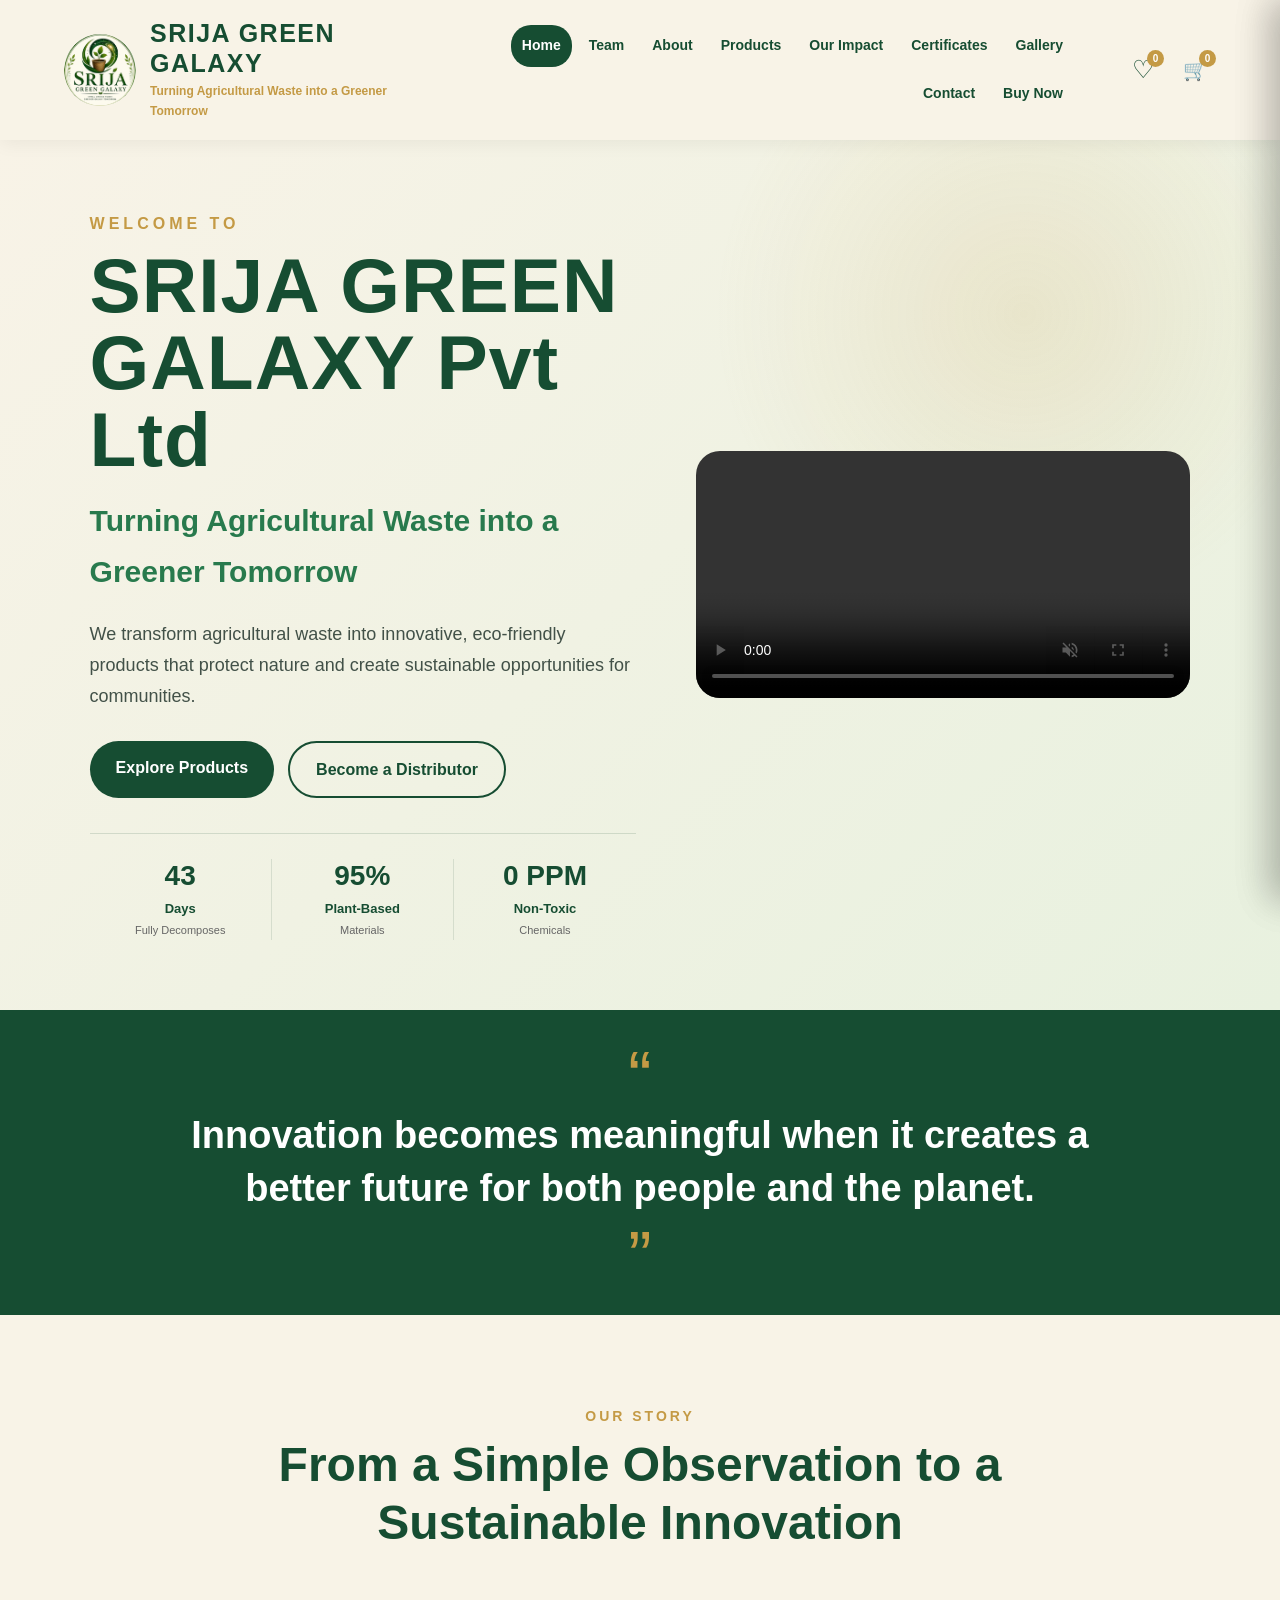
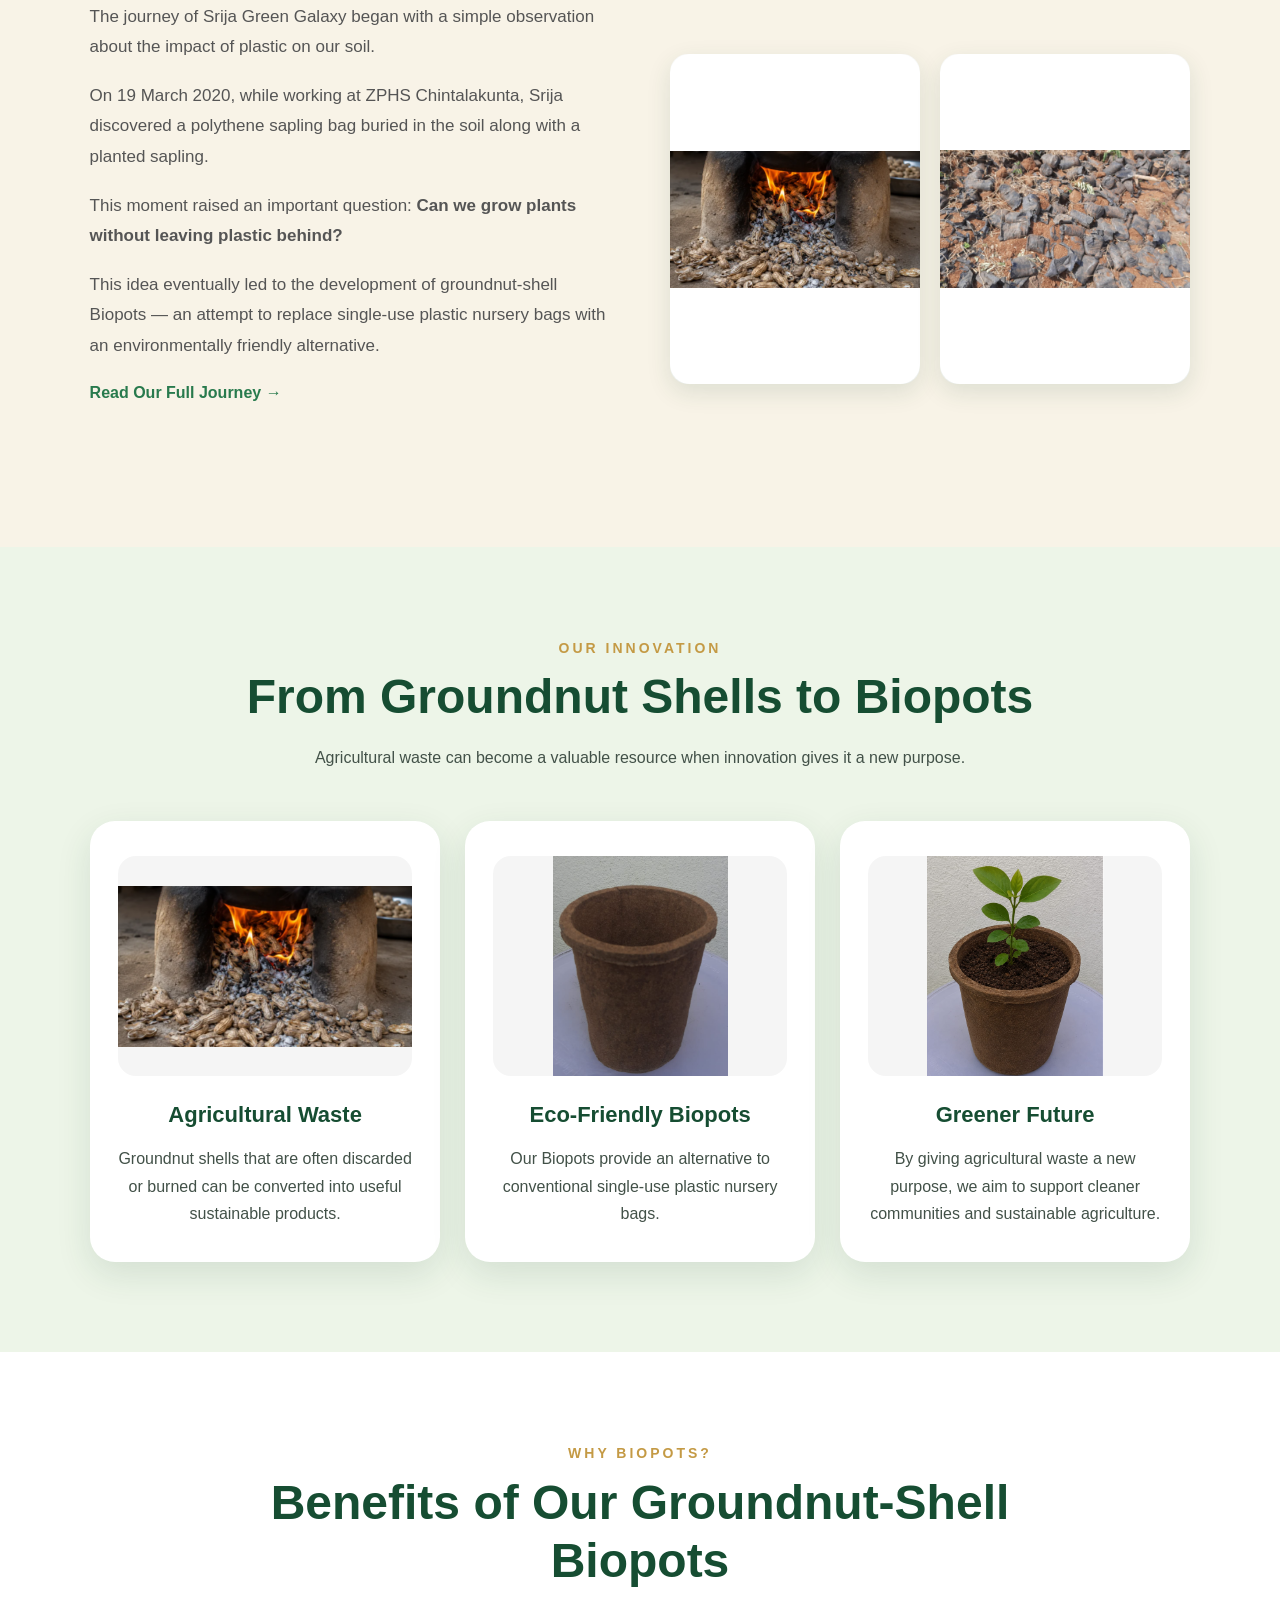
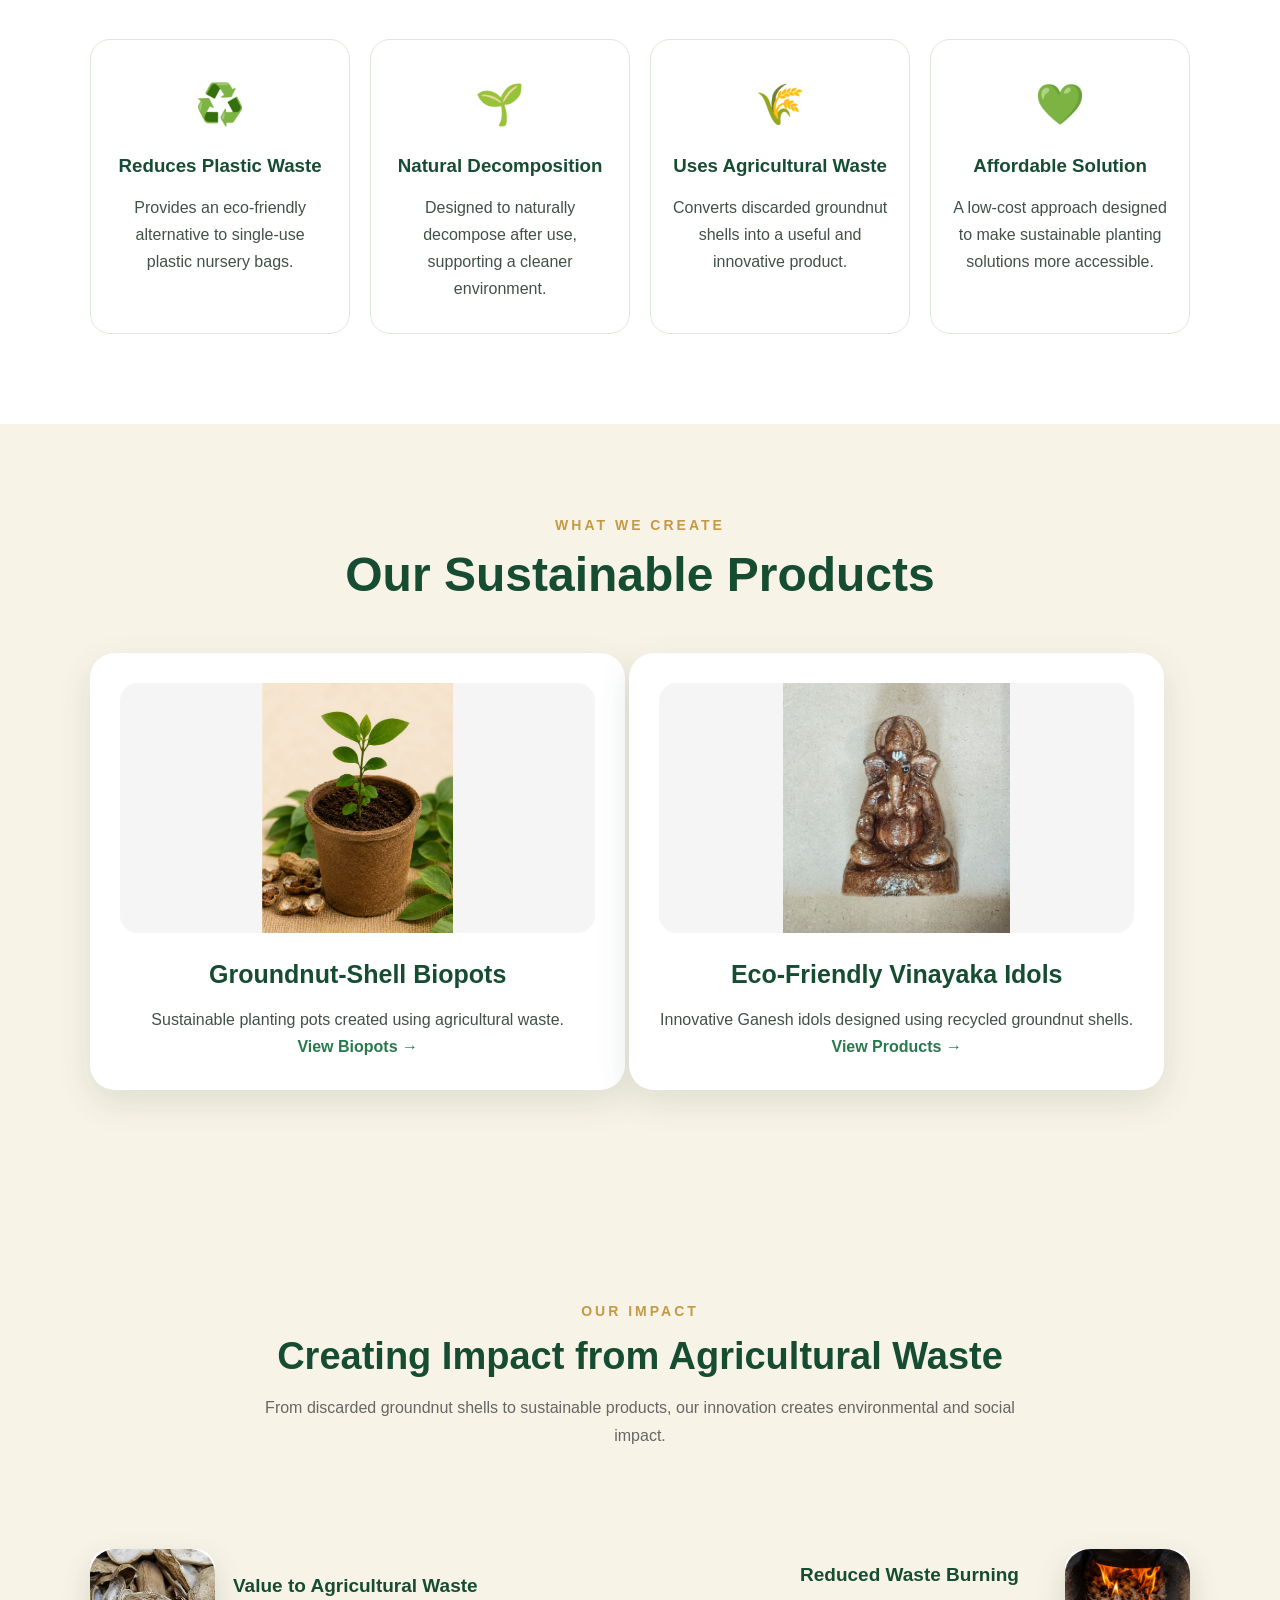
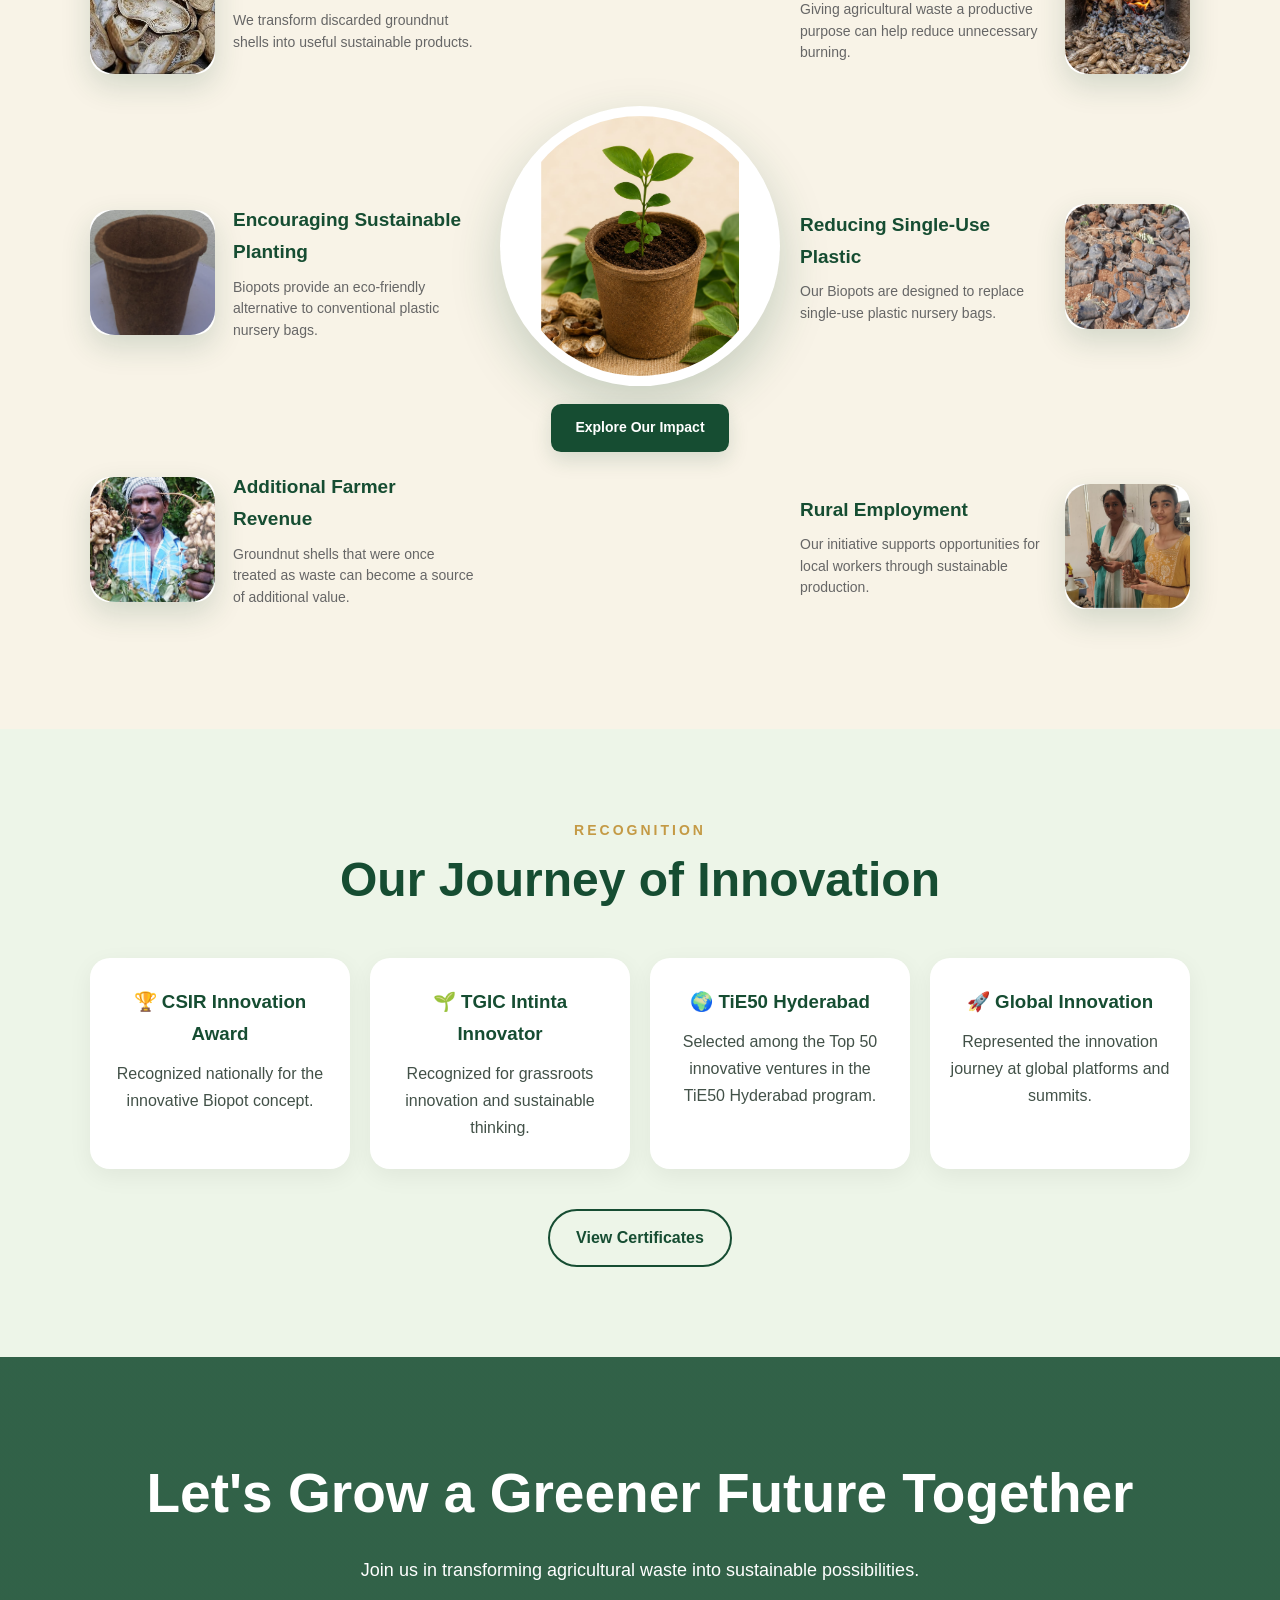
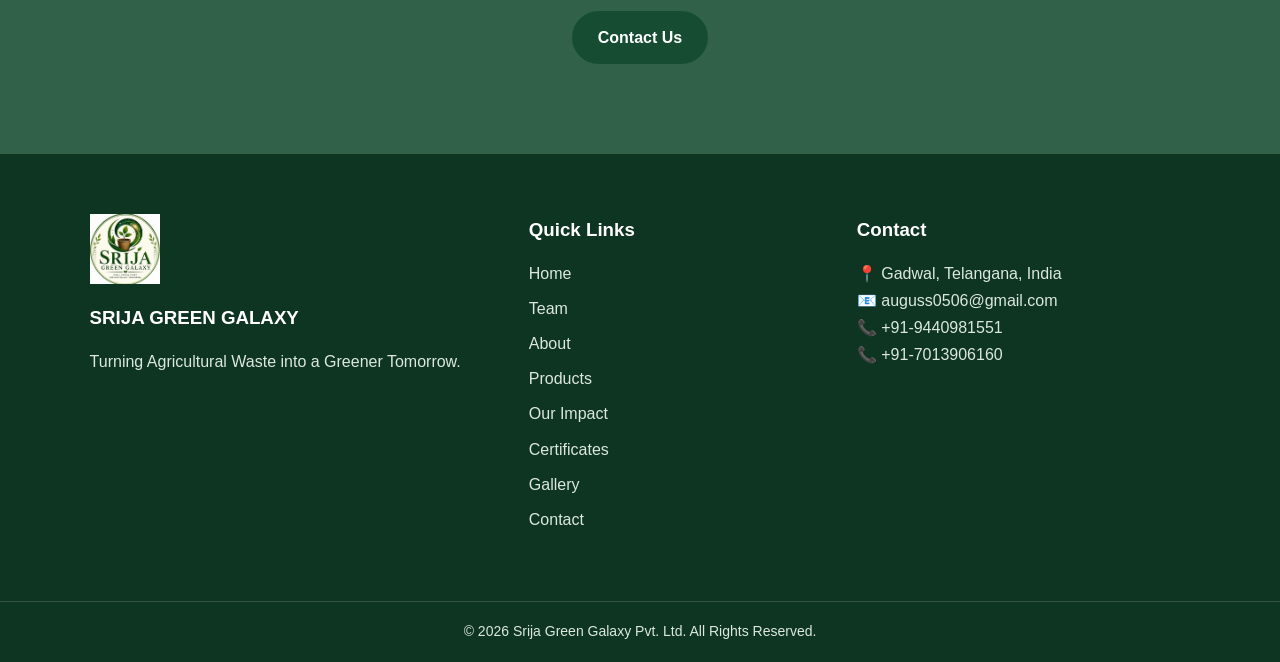
==== commit 816a242a: "cart added" ====
--- a/index.html
+++ b/index.html
@@ -15,32 +15,66 @@
 <body>
 
     <!-- ================= HEADER ================= -->
-    <header class="site-header">
-
-        <div class="logo-area">
-            <img src="assets/images/logo.png"
-                 alt="Srija Green Galaxy Logo"
-                 class="logo">
-
-            <div class="brand-name">
-                <h1>SRIJA GREEN GALAXY</h1>
-                <p>Turning Agricultural Waste into a Greener Tomorrow</p>
-            </div>
-        </div>
-
-        <nav class="navbar">
-            <a href="index.html" class="active">Home</a>
-            <a href="team.html">Team</a>
-            <a href="about.html">About</a>
-            <a href="products.html">Products</a>
-            <a href="impact.html">Our Impact</a>
-            <a href="certificates.html">Certificates</a>
-            <a href="gallery.html">Gallery</a>
-            <a href="contact.html">Contact</a>
-            <a href="buy-now.html" >Buy Now</a>
-        </nav>
-
-    </header>
+    <!-- ================= HEADER ================= -->
+<header class="site-header">
+
+    <div class="logo-area">
+        <img src="assets/images/logo.png"
+             alt="Srija Green Galaxy Logo"
+             class="logo">
+
+        <div class="brand-name">
+            <h1>SRIJA GREEN GALAXY</h1>
+            <p>Turning Agricultural Waste into a Greener Tomorrow</p>
+        </div>
+    </div>
+
+
+    <nav class="navbar">
+        <a href="index.html" class="active">Home</a>
+        <a href="team.html">Team</a>
+        <a href="about.html">About</a>
+        <a href="products.html">Products</a>
+        <a href="impact.html">Our Impact</a>
+        <a href="certificates.html">Certificates</a>
+        <a href="gallery.html">Gallery</a>
+        <a href="contact.html">Contact</a>
+        <a href="buy-now.html">Buy Now</a>
+    </nav>
+
+
+    <!-- ================= HEADER ACTIONS ================= -->
+
+    <div class="header-actions">
+
+        <!-- Wishlist -->
+        <button class="header-icon-btn"
+                id="wishlistBtn"
+                aria-label="Wishlist"
+                title="Wishlist">
+
+            <span class="header-icon">♡</span>
+
+            <span class="icon-count" id="wishlistCount">0</span>
+
+        </button>
+
+
+        <!-- Cart -->
+        <button class="header-icon-btn"
+                id="cartBtn"
+                aria-label="Shopping Cart"
+                title="Shopping Cart">
+
+            <span class="header-icon">🛒</span>
+
+            <span class="icon-count" id="cartCount">0</span>
+
+        </button>
+
+    </div>
+
+</header>
 
 
     <!-- ================= HERO SECTION ================= -->
@@ -48,46 +82,75 @@
 
         <section class="hero">
 
-            <div class="hero-content">
-
-                <p class="small-heading">WELCOME TO</p>
-
-                <h2>
-                    SRIJA GREEN GALAXY Pvt Ltd
-                </h2>
-
-                <h3>
-                    Turning Agricultural Waste into a Greener Tomorrow
-                </h3>
-
-                <p>
-                    We transform agricultural waste into innovative,
-                    eco-friendly products that protect nature and create
-                    sustainable opportunities for communities.
-                </p>
-
-                <div class="hero-buttons">
-                    <a href="about.html" class="btn primary-btn">
-                        Discover Our Journey
-                    </a>
-
-                    <a href="products.html" class="btn secondary-btn">
-                        Explore Products
-                    </a>
-                </div>
-
-            </div>
-
-            <div class="hero-image">
-
-    <video autoplay muted loop playsinline controls>
-        <source src="assets/video/journy.mp4" type="video/mp4">
-        Your browser does not support the video tag.
-    </video>
+    <div class="hero-content">
+
+        <p class="small-heading">WELCOME TO</p>
+
+        <h2>
+            SRIJA GREEN GALAXY Pvt Ltd
+        </h2>
+
+        <h3>
+            Turning Agricultural Waste into a Greener Tomorrow
+        </h3>
+
+        <p>
+            We transform agricultural waste into innovative,
+            eco-friendly products that protect nature and create
+            sustainable opportunities for communities.
+        </p>
+
+        <div class="hero-buttons">
+
+            <a href="products.html" class="btn primary-btn">
+                Explore Products
+            </a>
+
+            <a href="contact.html" class="btn secondary-btn">
+                Become a Distributor
+            </a>
+
+        </div>
+
+
+        <!-- ================= HERO TRUST METRICS ================= -->
+
+        <div class="hero-metrics">
+
+    <div class="hero-metric">
+        <strong class="count-number" data-target="45">0</strong>
+        <span>Days</span>
+        <small>Fully Decomposes</small>
+    </div>
+
+    <div class="hero-metric">
+        <strong class="count-number" data-target="100" data-suffix="%">0%</strong>
+        <span>Plant-Based</span>
+        <small>Materials</small>
+    </div>
+
+    <div class="hero-metric">
+        <strong>0 PPM</strong>
+        <span>Non-Toxic</span>
+        <small>Chemicals</small>
+    </div>
 
 </div>
 
-        </section>
+    </div>
+
+
+    <div class="hero-image">
+
+        <video autoplay muted loop playsinline controls>
+            <source src="assets/video/journy.mp4" type="video/mp4">
+            Your browser does not support the video tag.
+        </video>
+
+    </div>
+
+    </section>
+
 
 
         <!-- ================= QUOTE ================= -->
@@ -454,13 +517,15 @@
             <div class="impact-center-circle">
 
                 <img src="assets/images/products/biopot-1.png"
-                     alt="Groundnut shell Biopot">
-
-            </div>
-
-            <h3>Waste → Biopot → Green Future</h3>
-
-        </div>
+                alt="Groundnut shell Biopot">
+
+        </div>
+
+        <a href="impact.html" class="impact-page-button">
+         Explore Our Impact
+        </a>
+
+</div>
 
 
         <!-- LEFT BOTTOM -->
@@ -503,31 +568,7 @@
     </div>
 
 </section>
- <!-- =================================================
-     OUR IMPACT PREVIEW
-================================================= -->
-
-<section class="home-impact-preview">
-
-    <div class="home-impact-content">
-
-        <p class="eyebrow">OUR IMPACT</p>
-
-        <h2>Creating Impact Through Sustainable Innovation</h2>
-
-        <p>
-            From reducing single-use plastic to giving agricultural waste
-            a new purpose, Srija Green Galaxy is working towards a greener
-            and more sustainable future.
-        </p>
-
-        <a href="impact.html" class="impact-more-btn">
-            Explore Our Impact
-        </a>
-
-    </div>
-
-</section>
+ 
 
 
         <!-- ================= RECOGNITION ================= -->
@@ -679,7 +720,102 @@
         </div>
 
     </footer>
-
+    <!-- ================= CART SIDEBAR ================= -->
+
+<div class="sidebar-overlay" id="sidebarOverlay"></div>
+
+<aside class="side-cart" id="sideCart">
+
+    <div class="side-cart-header">
+        <h2>Shopping Cart</h2>
+
+        <button class="sidebar-close"
+                id="closeCart"
+                aria-label="Close cart">
+            ×
+        </button>
+    </div>
+
+
+    <div class="side-cart-content" id="cartContent">
+
+        <div class="empty-cart">
+
+            <div class="empty-cart-icon">
+                🛒
+            </div>
+
+            <h3>Your cart is empty</h3>
+
+            <p>
+                Add sustainable products to your cart
+                to see them here.
+            </p>
+
+            <a href="products.html" class="cart-shop-btn">
+                Explore Products
+            </a>
+
+        </div>
+
+    </div>
+
+
+    <div class="side-cart-footer">
+
+        <div class="cart-total-row">
+            <span>Total</span>
+            <strong id="sidebarCartTotal">₹0</strong>
+        </div>
+
+        <a href="buy-now.html" class="cart-checkout-btn">
+            Proceed to Buy
+        </a>
+
+    </div>
+
+</aside>
+<!-- ================= WISHLIST SIDEBAR ================= -->
+
+<aside class="side-wishlist" id="sideWishlist">
+
+    <div class="side-wishlist-header">
+
+        <h2>Wishlist</h2>
+
+        <button class="sidebar-close"
+                id="closeWishlist"
+                aria-label="Close wishlist">
+            ×
+        </button>
+
+    </div>
+
+
+    <div class="side-wishlist-content" id="wishlistContent">
+
+        <div class="empty-wishlist">
+
+            <div class="empty-wishlist-icon">
+                ♡
+            </div>
+
+            <h3>Your wishlist is empty</h3>
+
+            <p>
+                Save your favourite sustainable products
+                here for later.
+            </p>
+
+            <a href="products.html" class="wishlist-shop-btn">
+                Explore Products
+            </a>
+
+        </div>
+
+    </div>
+
+</aside>
 
     <script src="assets/js/script.js"></script>
 
--- a/assets/css/styles.css
+++ b/assets/css/styles.css
@@ -4791,4 +4791,915 @@
     .order-success-buttons button {
         width: 100%;
     }
-}+}
+/* =========================================
+   IMPACT 6-IMAGE CIRCULAR ORBIT
+========================================= */
+
+.impact-orbit {
+    width: 100%;
+    height: 520px;
+    position: relative;
+    display: flex;
+    align-items: center;
+    justify-content: center;
+    overflow: visible;
+}
+
+.orbit-container {
+    width: 520px;
+    height: 520px;
+    position: relative;
+    border-radius: 50%;
+}
+
+/* Each image */
+.orbit-image {
+    position: absolute;
+    width: 145px;
+    height: 145px;
+    border-radius: 50%;
+    overflow: hidden;
+    background: #ffffff;
+    box-shadow: 0 10px 30px rgba(22, 77, 50, 0.18);
+
+    left: 50%;
+    top: 50%;
+
+    transform-origin: center center;
+
+    opacity: 1;
+
+    transition:
+        transform 1.8s ease-in-out,
+        opacity 1.8s ease-in-out,
+        width 1.8s ease-in-out,
+        height 1.8s ease-in-out;
+}
+
+.orbit-image img {
+    width: 100%;
+    height: 100%;
+    object-fit: cover;
+    display: block;
+}
+
+
+/* Circular positions */
+
+.orbit-image:nth-child(1) {
+    transform: translate(-50%, -50%) translateY(-220px);
+}
+
+.orbit-image:nth-child(2) {
+    transform: translate(-50%, -50%) translate(190px, -110px);
+}
+
+.orbit-image:nth-child(3) {
+    transform: translate(-50%, -50%) translate(190px, 110px);
+}
+
+.orbit-image:nth-child(4) {
+    transform: translate(-50%, -50%) translateY(220px);
+}
+
+.orbit-image:nth-child(5) {
+    transform: translate(-50%, -50%) translate(-190px, 110px);
+}
+
+.orbit-image:nth-child(6) {
+    transform: translate(-50%, -50%) translate(-190px, -110px);
+}
+
+
+/* Responsive */
+
+@media (max-width: 800px) {
+
+    .impact-orbit {
+        height: 430px;
+    }
+
+    .orbit-container {
+        width: 430px;
+        height: 430px;
+    }
+
+    .orbit-image {
+        width: 115px;
+        height: 115px;
+    }
+
+    .orbit-image:nth-child(1) {
+        transform: translate(-50%, -50%) translateY(-175px);
+    }
+
+    .orbit-image:nth-child(2) {
+        transform: translate(-50%, -50%) translate(150px, -87px);
+    }
+
+    .orbit-image:nth-child(3) {
+        transform: translate(-50%, -50%) translate(150px, 87px);
+    }
+
+    .orbit-image:nth-child(4) {
+        transform: translate(-50%, -50%) translateY(175px);
+    }
+
+    .orbit-image:nth-child(5) {
+        transform: translate(-50%, -50%) translate(-150px, 87px);
+    }
+
+    .orbit-image:nth-child(6) {
+        transform: translate(-50%, -50%) translate(-150px, -87px);
+    }
+}
+
+
+@media (max-width: 500px) {
+
+    .impact-orbit {
+        height: 350px;
+    }
+
+    .orbit-container {
+        width: 350px;
+        height: 350px;
+    }
+
+    .orbit-image {
+        width: 90px;
+        height: 90px;
+    }
+
+    .orbit-image:nth-child(1) {
+        transform: translate(-50%, -50%) translateY(-140px);
+    }
+
+    .orbit-image:nth-child(2) {
+        transform: translate(-50%, -50%) translate(120px, -70px);
+    }
+
+    .orbit-image:nth-child(3) {
+        transform: translate(-50%, -50%) translate(120px, 70px);
+    }
+
+    .orbit-image:nth-child(4) {
+        transform: translate(-50%, -50%) translateY(140px);
+    }
+
+    .orbit-image:nth-child(5) {
+        transform: translate(-50%, -50%) translate(-120px, 70px);
+    }
+
+    .orbit-image:nth-child(6) {
+        transform: translate(-50%, -50%) translate(-120px, -70px);
+    }
+}
+/* =========================================
+   IMPACT ORBIT FOCUS EFFECT
+========================================= */
+
+
+
+/* Keep the orbit smooth */
+.orbit-container {
+    transition: transform 0.15s linear;
+}
+
+/* Mobile */
+@media (max-width: 800px) {
+    .orbit-image.orbit-focus {
+        width: 210px;
+        height: 210px;
+    }
+}
+
+@media (max-width: 500px) {
+    .orbit-image.orbit-focus {
+        width: 170px;
+        height: 170px;
+    }
+}
+/* =========================================
+   TRUE SOLAR-SYSTEM STYLE IMPACT ORBIT
+========================================= */
+
+.impact-orbit {
+    width: 100%;
+    height: 540px;
+    position: relative;
+    display: flex;
+    align-items: center;
+    justify-content: center;
+    overflow: visible;
+}
+
+/* Invisible circular orbit */
+.orbit-container {
+    width: 520px;
+    height: 520px;
+    position: relative;
+    border-radius: 50%;
+}
+
+/* Every image */
+.orbit-image {
+    position: absolute;
+
+    width: 135px;
+    height: 135px;
+
+    left: 50%;
+    top: 50%;
+
+    margin-left: -67.5px;
+    margin-top: -67.5px;
+
+    border-radius: 50%;
+    overflow: hidden;
+
+    background: #ffffff;
+
+    box-shadow:
+        0 10px 30px rgba(22, 77, 50, 0.18);
+
+    opacity: 1;
+
+    /* IMPORTANT:
+       image itself never rotates */
+    transform-origin: center center;
+
+    will-change: transform, opacity, width, height;
+
+    transition:
+        opacity 1.5s ease,
+        width 1.5s ease,
+        height 1.5s ease,
+        margin 1.5s ease;
+}
+
+.orbit-image img {
+    width: 100%;
+    height: 100%;
+
+    object-fit: cover;
+    display: block;
+
+    /* Image remains straight */
+    transform: none !important;
+}
+
+
+/* =========================================
+   MOBILE
+========================================= */
+
+@media (max-width: 800px) {
+
+    .impact-orbit {
+        height: 450px;
+    }
+
+    .orbit-container {
+        width: 430px;
+        height: 430px;
+    }
+
+    .orbit-image {
+        width: 110px;
+        height: 110px;
+
+        margin-left: -55px;
+        margin-top: -55px;
+    }
+}
+
+
+@media (max-width: 500px) {
+
+    .impact-orbit {
+        height: 370px;
+    }
+
+    .orbit-container {
+        width: 350px;
+        height: 350px;
+    }
+
+    .orbit-image {
+        width: 85px;
+        height: 85px;
+
+        margin-left: -42.5px;
+        margin-top: -42.5px;
+    }
+}
+/* ================================
+   HOME IMPACT CENTER BUTTON
+================================ */
+
+.impact-page-button {
+    display: inline-flex;
+    align-items: center;
+    justify-content: center;
+    margin-top: 18px;
+    padding: 12px 24px;
+    background: var(--dark-green);
+    color: #ffffff;
+    text-decoration: none;
+    border-radius: 10px;
+    font-size: 14px;
+    font-weight: 700;
+    transition: all 0.3s ease;
+    box-shadow: 0 8px 20px rgba(22, 77, 50, 0.15);
+}
+
+.impact-page-button:hover {
+    transform: translateY(-3px);
+    box-shadow: 0 12px 25px rgba(22, 77, 50, 0.22);
+}
+/* =========================================
+   HERO TRUST METRICS
+========================================= */
+
+.hero-metrics {
+    width: 100%;
+    max-width: 720px;
+    margin-top: 35px;
+
+    display: grid;
+    grid-template-columns: repeat(4, 1fr);
+
+    border-top: 1px solid rgba(22, 77, 50, 0.15);
+    padding-top: 25px;
+}
+
+.hero-metric {
+    text-align: center;
+    padding: 0 15px;
+    border-right: 1px solid rgba(22, 77, 50, 0.12);
+}
+
+.hero-metric:last-child {
+    border-right: none;
+}
+
+.hero-metric strong {
+    display: block;
+    color: var(--dark-green);
+    font-size: 24px;
+    font-weight: 800;
+    line-height: 1.2;
+    margin-bottom: 7px;
+}
+
+.hero-metric span {
+    display: block;
+    color: #666;
+    font-size: 12px;
+    line-height: 1.4;
+    font-weight: 600;
+}
+
+
+/* =========================================
+   MOBILE
+========================================= */
+
+@media (max-width: 800px) {
+
+    .hero-metrics {
+        grid-template-columns: repeat(2, 1fr);
+        row-gap: 22px;
+    }
+
+    .hero-metric:nth-child(2) {
+        border-right: none;
+    }
+
+    .hero-metric:nth-child(3) {
+        border-right: 1px solid rgba(22, 77, 50, 0.12);
+    }
+
+}
+
+@media (max-width: 500px) {
+
+    .hero-metrics {
+        grid-template-columns: repeat(2, 1fr);
+        margin-top: 28px;
+        padding-top: 20px;
+    }
+
+    .hero-metric {
+        padding: 0 8px;
+    }
+
+    .hero-metric strong {
+        font-size: 20px;
+    }
+
+    .hero-metric span {
+        font-size: 11px;
+    }
+
+}
+.hero-metrics {
+    width: 100%;
+    max-width: 650px;
+    margin-top: 35px;
+    display: grid;
+    grid-template-columns: repeat(3, 1fr);
+    border-top: 1px solid rgba(22, 77, 50, 0.15);
+    padding-top: 25px;
+}
+
+.hero-metric {
+    text-align: center;
+    padding: 0 18px;
+    border-right: 1px solid rgba(22, 77, 50, 0.12);
+}
+
+.hero-metric:last-child {
+    border-right: none;
+}
+
+.hero-metric strong {
+    display: block;
+    color: var(--dark-green);
+    font-size: 28px;
+    font-weight: 800;
+    line-height: 1.2;
+}
+
+.hero-metric span {
+    display: block;
+    color: var(--dark-green);
+    font-size: 13px;
+    font-weight: 700;
+    margin-top: 6px;
+}
+
+.hero-metric small {
+    display: block;
+    color: #666;
+    font-size: 11px;
+    margin-top: 3px;
+}
+
+@media (max-width: 600px) {
+    .hero-metrics {
+        grid-template-columns: repeat(3, 1fr);
+    }
+
+    .hero-metric {
+        padding: 0 7px;
+    }
+
+    .hero-metric strong {
+        font-size: 21px;
+    }
+}
+/* =========================================
+   HEADER CART & WISHLIST ICONS
+========================================= */
+
+.header-actions {
+    display: flex;
+    align-items: center;
+    gap: 10px;
+    margin-left: 18px;
+    flex-shrink: 0;
+}
+
+.header-icon-btn {
+    position: relative;
+    width: 42px;
+    height: 42px;
+    border: none;
+    background: transparent;
+    color: var(--dark-green);
+    display: flex;
+    align-items: center;
+    justify-content: center;
+    cursor: pointer;
+    border-radius: 50%;
+    transition: all 0.3s ease;
+}
+
+.header-icon-btn:hover {
+    background: #edf6ed;
+    transform: translateY(-2px);
+}
+
+.header-icon {
+    font-size: 25px;
+    line-height: 1;
+}
+
+.header-icon-btn:nth-child(2) .header-icon {
+    font-size: 20px;
+}
+
+.icon-count {
+    position: absolute;
+    top: 1px;
+    right: 0px;
+
+    min-width: 17px;
+    height: 17px;
+
+    padding: 0 4px;
+    box-sizing: border-box;
+
+    border-radius: 50%;
+
+    background: var(--gold);
+    color: #ffffff;
+
+    font-size: 10px;
+    font-weight: 800;
+
+    display: flex;
+    align-items: center;
+    justify-content: center;
+}
+
+
+/* =========================================
+   HEADER RESPONSIVE
+========================================= */
+
+@media (max-width: 1200px) {
+
+    .header-actions {
+        margin-left: 10px;
+    }
+
+    .header-icon-btn {
+        width: 38px;
+        height: 38px;
+    }
+
+}
+
+
+@media (max-width: 900px) {
+
+    .header-actions {
+        margin-left: 8px;
+    }
+
+}
+/* =========================================
+   CART SIDEBAR
+========================================= */
+
+.sidebar-overlay {
+    position: fixed;
+    inset: 0;
+    background: rgba(0, 0, 0, 0.35);
+    opacity: 0;
+    visibility: hidden;
+    transition: opacity 0.35s ease,
+                visibility 0.35s ease;
+    z-index: 9998;
+}
+
+.side-cart {
+    position: fixed;
+    top: 0;
+    right: 0;
+
+    width: 390px;
+    max-width: 90vw;
+    height: 100vh;
+
+    background: #ffffff;
+
+    box-shadow: -10px 0 35px rgba(0, 0, 0, 0.15);
+
+    transform: translateX(100%);
+    transition: transform 0.4s ease;
+
+    z-index: 9999;
+
+    display: flex;
+    flex-direction: column;
+}
+
+
+/* OPEN STATE */
+
+.side-cart.open {
+    transform: translateX(0);
+}
+
+.sidebar-overlay.open {
+    opacity: 1;
+    visibility: visible;
+}
+
+
+/* HEADER */
+
+.side-cart-header {
+    display: flex;
+    align-items: center;
+    justify-content: space-between;
+
+    padding: 22px 24px;
+
+    border-bottom: 1px solid rgba(22, 77, 50, 0.10);
+}
+
+.side-cart-header h2 {
+    margin: 0;
+
+    color: var(--dark-green);
+
+    font-size: 22px;
+    font-weight: 800;
+}
+
+.sidebar-close {
+    width: 36px;
+    height: 36px;
+
+    border: none;
+    border-radius: 50%;
+
+    background: #edf6ed;
+    color: var(--dark-green);
+
+    font-size: 25px;
+    line-height: 1;
+
+    cursor: pointer;
+
+    transition: all 0.3s ease;
+}
+
+.sidebar-close:hover {
+    background: var(--dark-green);
+    color: #ffffff;
+    transform: rotate(90deg);
+}
+
+
+/* CONTENT */
+
+.side-cart-content {
+    flex: 1;
+
+    padding: 25px;
+
+    overflow-y: auto;
+}
+
+
+/* EMPTY CART */
+
+.empty-cart {
+    min-height: 55vh;
+
+    display: flex;
+    flex-direction: column;
+    align-items: center;
+    justify-content: center;
+
+    text-align: center;
+}
+
+.empty-cart-icon {
+    width: 75px;
+    height: 75px;
+
+    border-radius: 50%;
+
+    background: #edf6ed;
+
+    display: flex;
+    align-items: center;
+    justify-content: center;
+
+    font-size: 34px;
+
+    margin-bottom: 20px;
+}
+
+.empty-cart h3 {
+    margin: 0 0 10px;
+
+    color: var(--dark-green);
+
+    font-size: 20px;
+}
+
+.empty-cart p {
+    max-width: 270px;
+
+    margin: 0 0 22px;
+
+    color: #777;
+
+    font-size: 14px;
+    line-height: 1.6;
+}
+
+.cart-shop-btn {
+    display: inline-flex;
+
+    padding: 11px 20px;
+
+    background: var(--dark-green);
+    color: #ffffff;
+
+    text-decoration: none;
+
+    border-radius: 9px;
+
+    font-size: 14px;
+    font-weight: 700;
+
+    transition: all 0.3s ease;
+}
+
+.cart-shop-btn:hover {
+    transform: translateY(-2px);
+    opacity: 0.9;
+}
+
+
+/* FOOTER */
+
+.side-cart-footer {
+    padding: 20px 24px;
+
+    border-top: 1px solid rgba(22, 77, 50, 0.10);
+
+    background: #fafcf9;
+}
+
+.cart-total-row {
+    display: flex;
+    justify-content: space-between;
+    align-items: center;
+
+    margin-bottom: 15px;
+
+    color: #555;
+    font-size: 15px;
+}
+
+.cart-total-row strong {
+    color: var(--dark-green);
+    font-size: 21px;
+}
+
+.cart-checkout-btn {
+    display: flex;
+    align-items: center;
+    justify-content: center;
+
+    width: 100%;
+
+    padding: 13px;
+
+    box-sizing: border-box;
+
+    background: var(--dark-green);
+    color: #ffffff;
+
+    text-decoration: none;
+
+    border-radius: 10px;
+
+    font-size: 15px;
+    font-weight: 700;
+
+    transition: all 0.3s ease;
+}
+
+.cart-checkout-btn:hover {
+    transform: translateY(-2px);
+    opacity: 0.92;
+}
+/* =========================================
+   WISHLIST SIDEBAR
+========================================= */
+
+.side-wishlist {
+    position: fixed;
+    top: 0;
+    right: 0;
+    width: 390px;
+    max-width: 90vw;
+    height: 100vh;
+    background: #ffffff;
+    box-shadow: -10px 0 35px rgba(0, 0, 0, 0.15);
+    transform: translateX(100%);
+    transition: transform 0.4s ease;
+    z-index: 9999;
+    display: flex;
+    flex-direction: column;
+}
+
+.side-wishlist.open {
+    transform: translateX(0);
+}
+
+.side-wishlist-header {
+    display: flex;
+    align-items: center;
+    justify-content: space-between;
+    padding: 22px 24px;
+    border-bottom: 1px solid rgba(22, 77, 50, 0.10);
+}
+
+.side-wishlist-header h2 {
+    margin: 0;
+    color: var(--dark-green);
+    font-size: 22px;
+    font-weight: 800;
+}
+
+.side-wishlist-content {
+    flex: 1;
+    padding: 25px;
+    overflow-y: auto;
+}
+
+.empty-wishlist {
+    min-height: 70vh;
+    display: flex;
+    flex-direction: column;
+    align-items: center;
+    justify-content: center;
+    text-align: center;
+}
+
+.empty-wishlist-icon {
+    width: 75px;
+    height: 75px;
+    border-radius: 50%;
+    background: #edf6ed;
+    color: var(--dark-green);
+    display: flex;
+    align-items: center;
+    justify-content: center;
+    font-size: 40px;
+    margin-bottom: 20px;
+}
+
+.empty-wishlist h3 {
+    margin: 0 0 10px;
+    color: var(--dark-green);
+    font-size: 20px;
+}
+
+.empty-wishlist p {
+    max-width: 270px;
+    margin: 0 0 22px;
+    color: #777;
+    font-size: 14px;
+    line-height: 1.6;
+}
+
+.wishlist-shop-btn {
+    display: inline-flex;
+    padding: 11px 20px;
+    background: var(--dark-green);
+    color: #ffffff;
+    text-decoration: none;
+    border-radius: 9px;
+    font-size: 14px;
+    font-weight: 700;
+    transition: all 0.3s ease;
+}
+
+.wishlist-shop-btn:hover {
+    transform: translateY(-2px);
+    opacity: 0.9;
+}
+
+@media (max-width: 500px) {
+
+    .side-wishlist {
+        width: 350px;
+        max-width: 92vw;
+    }
+
+}
+
+/* MOBILE */
+
+@media (max-width: 500px) {
+
+    .side-cart {
+        width: 350px;
+        max-width: 92vw;
+    }
+
+}
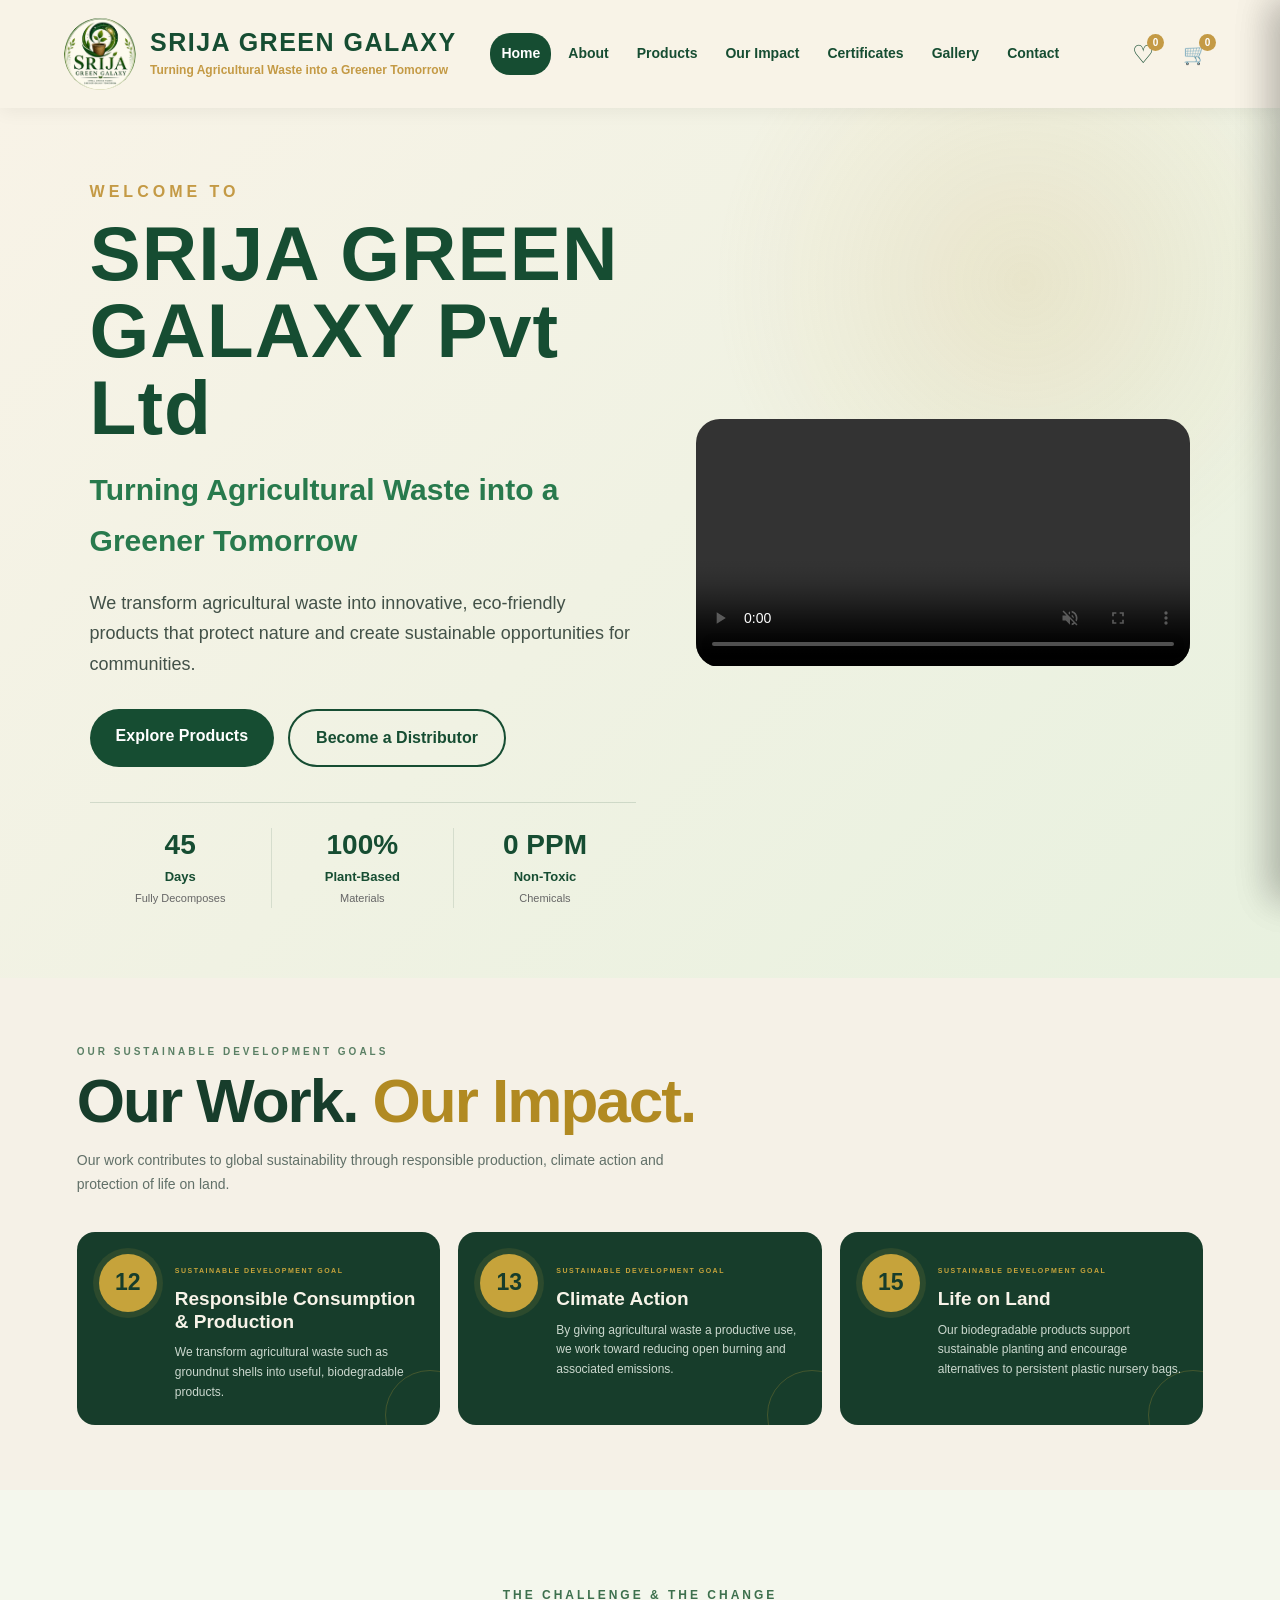
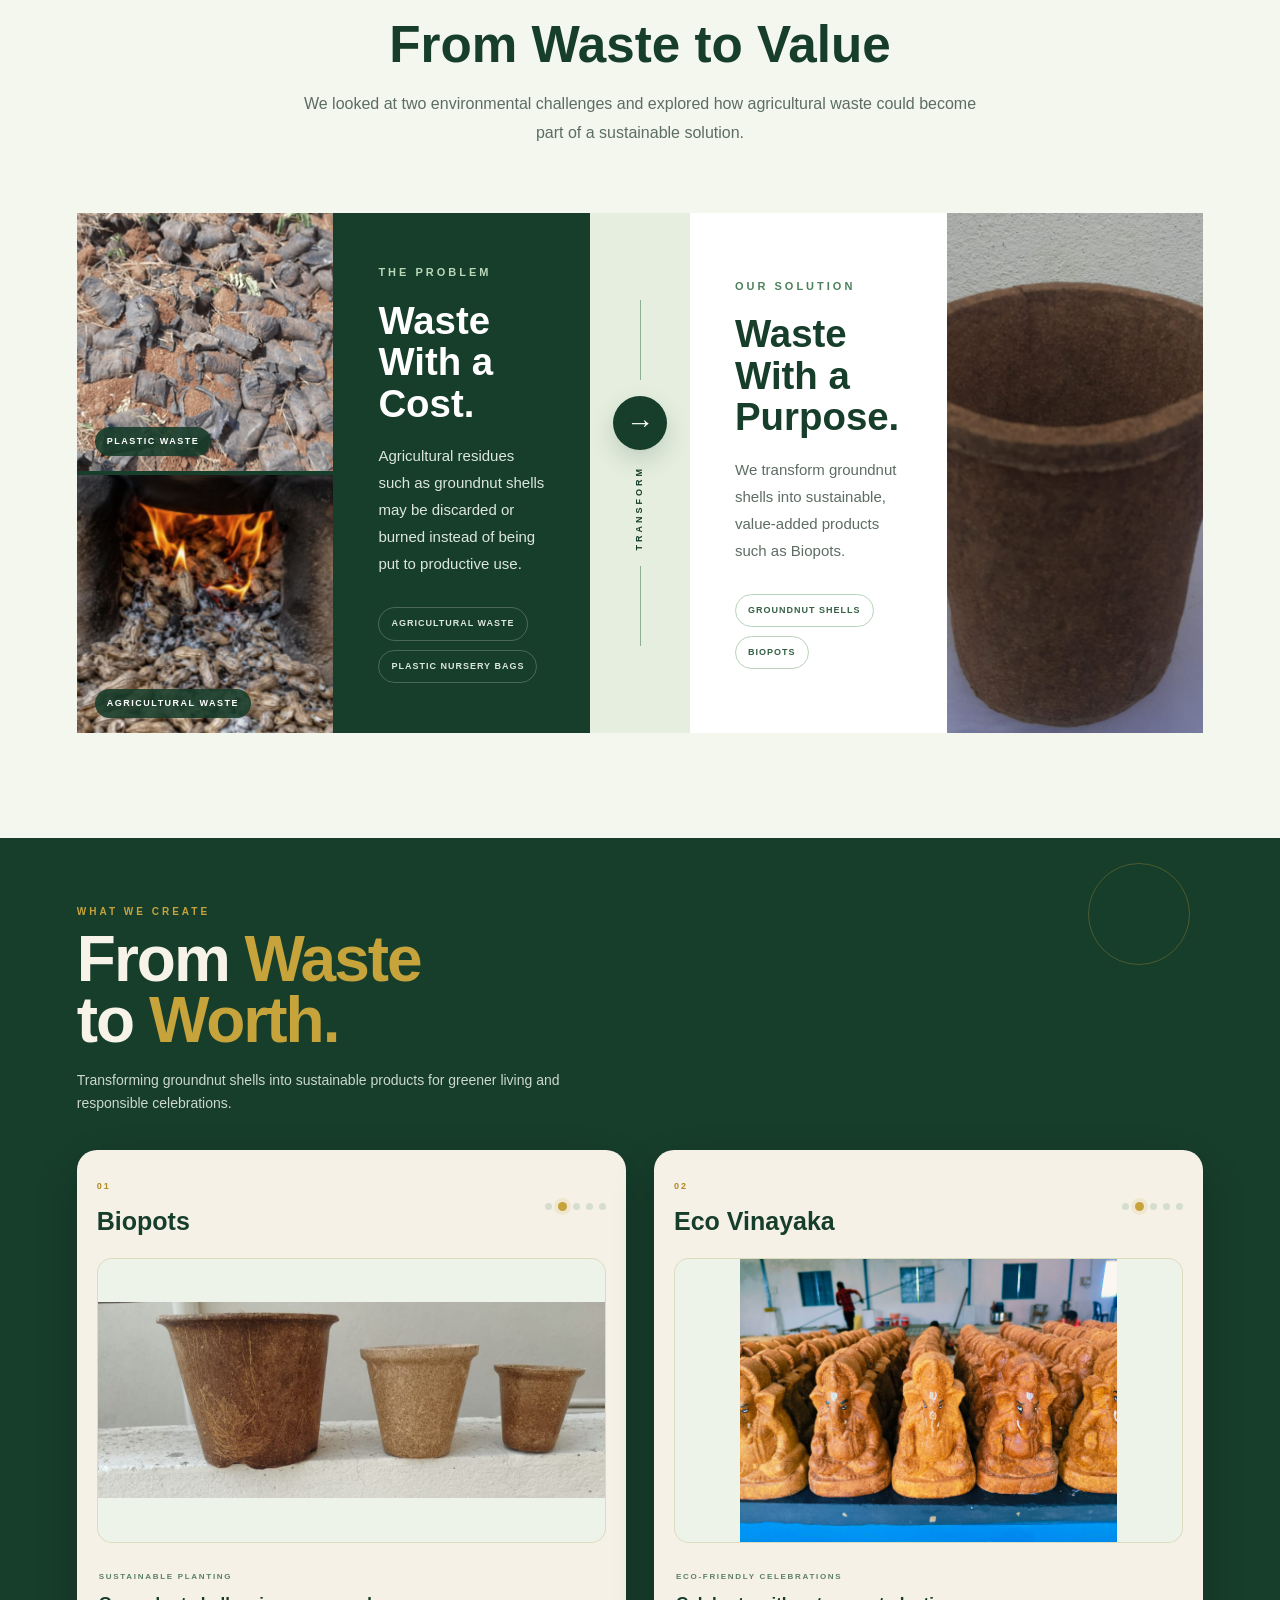
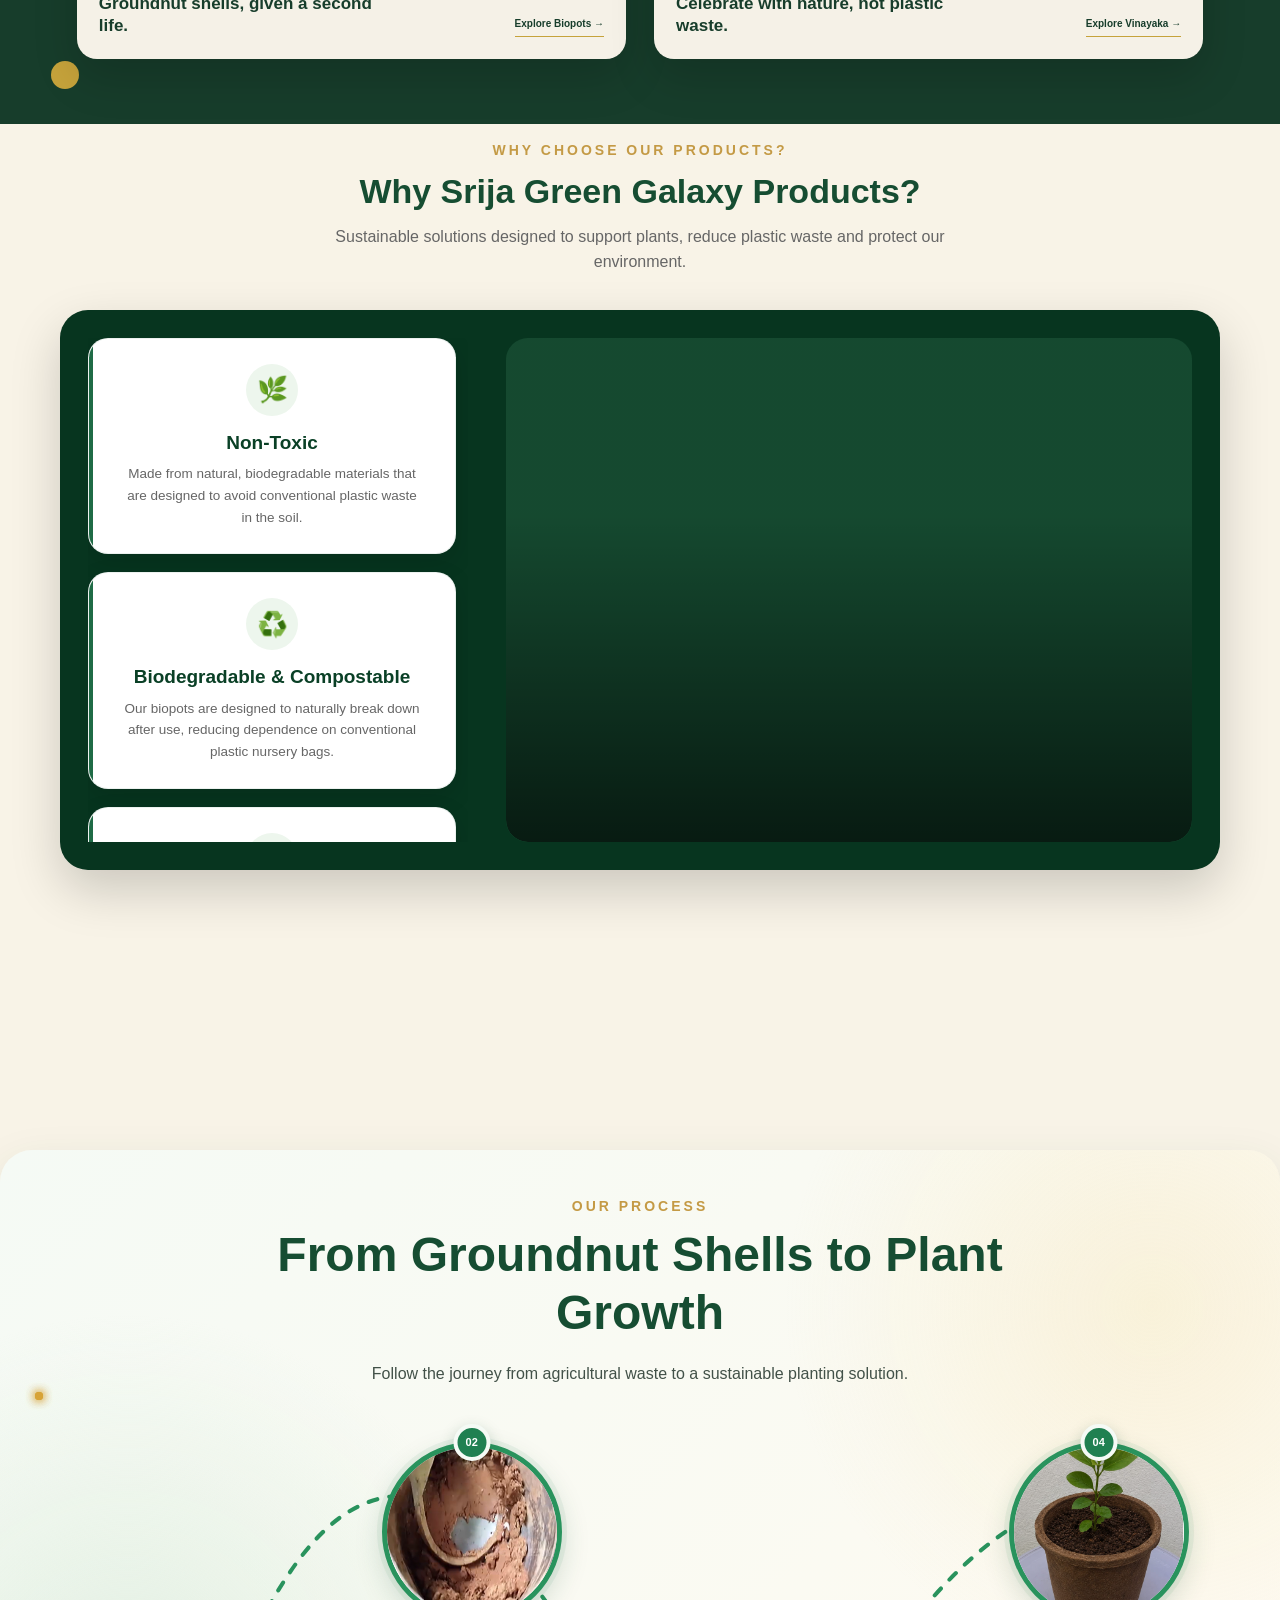
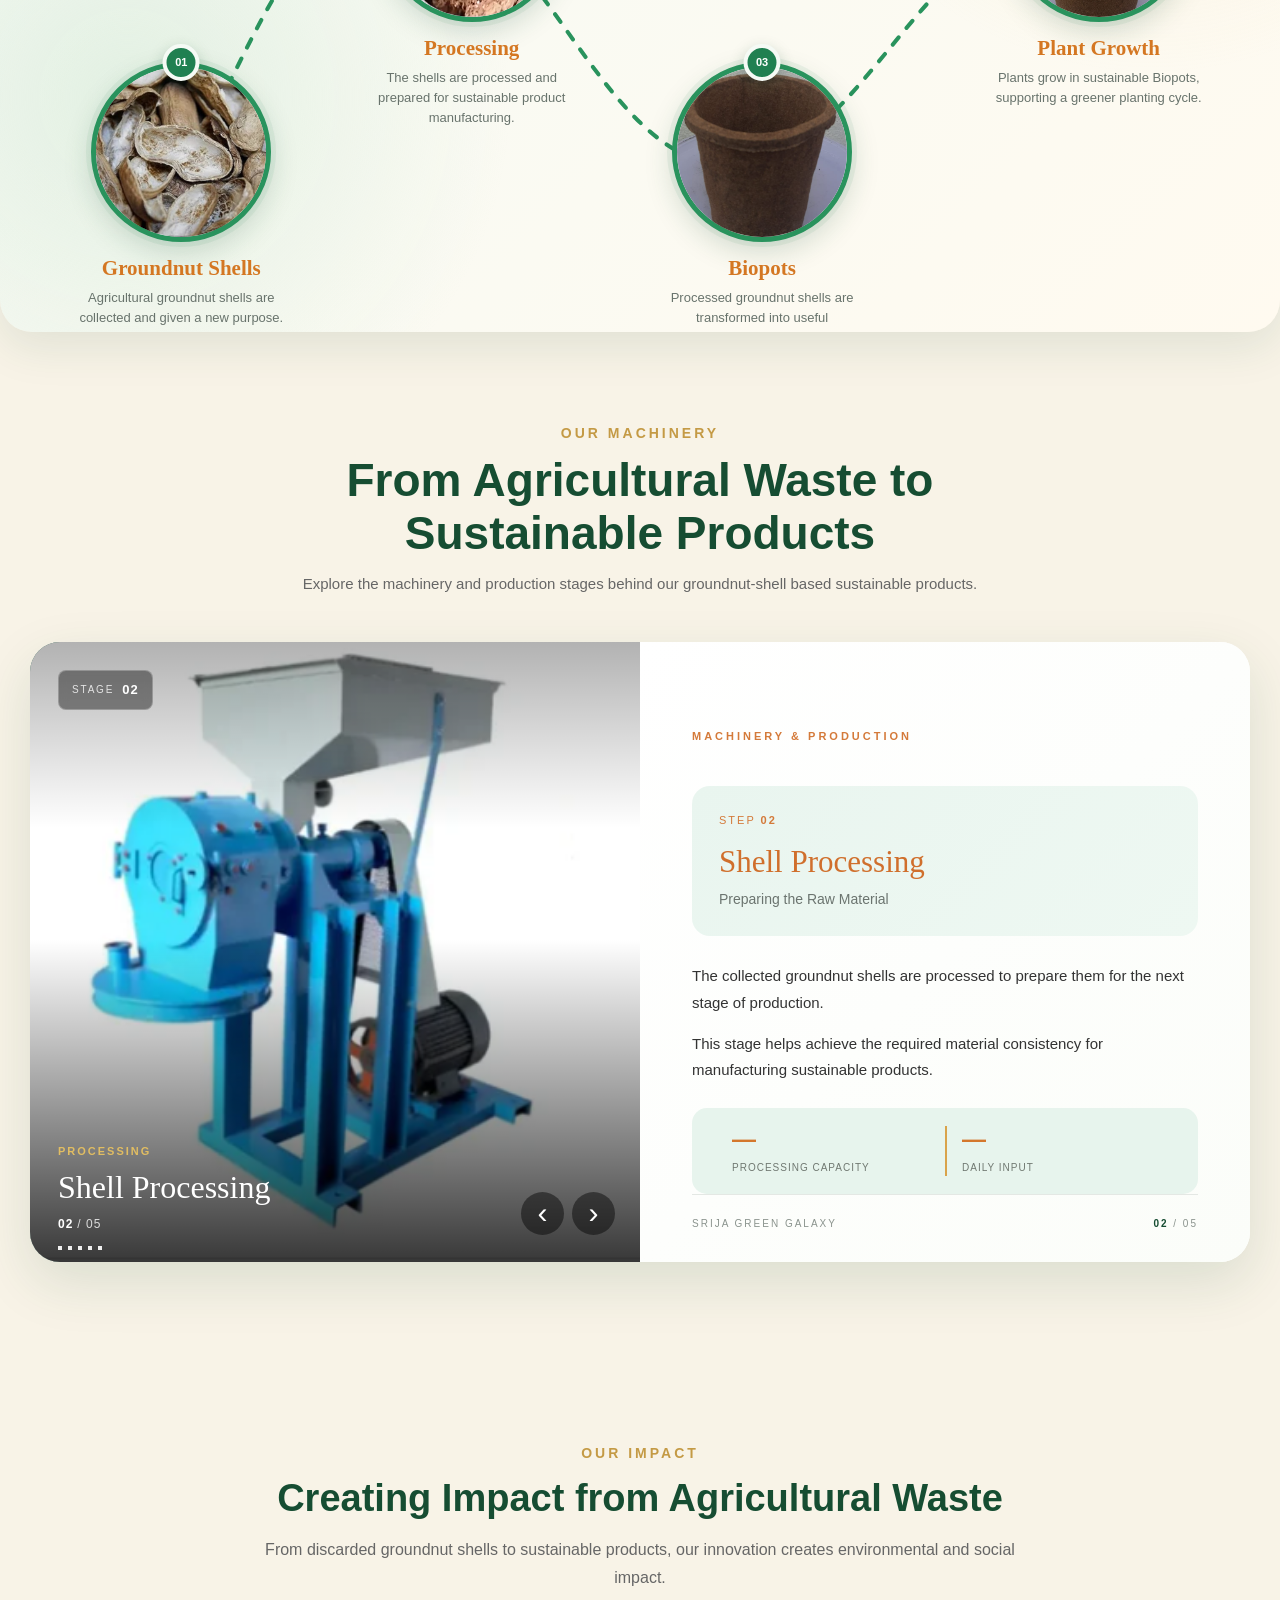
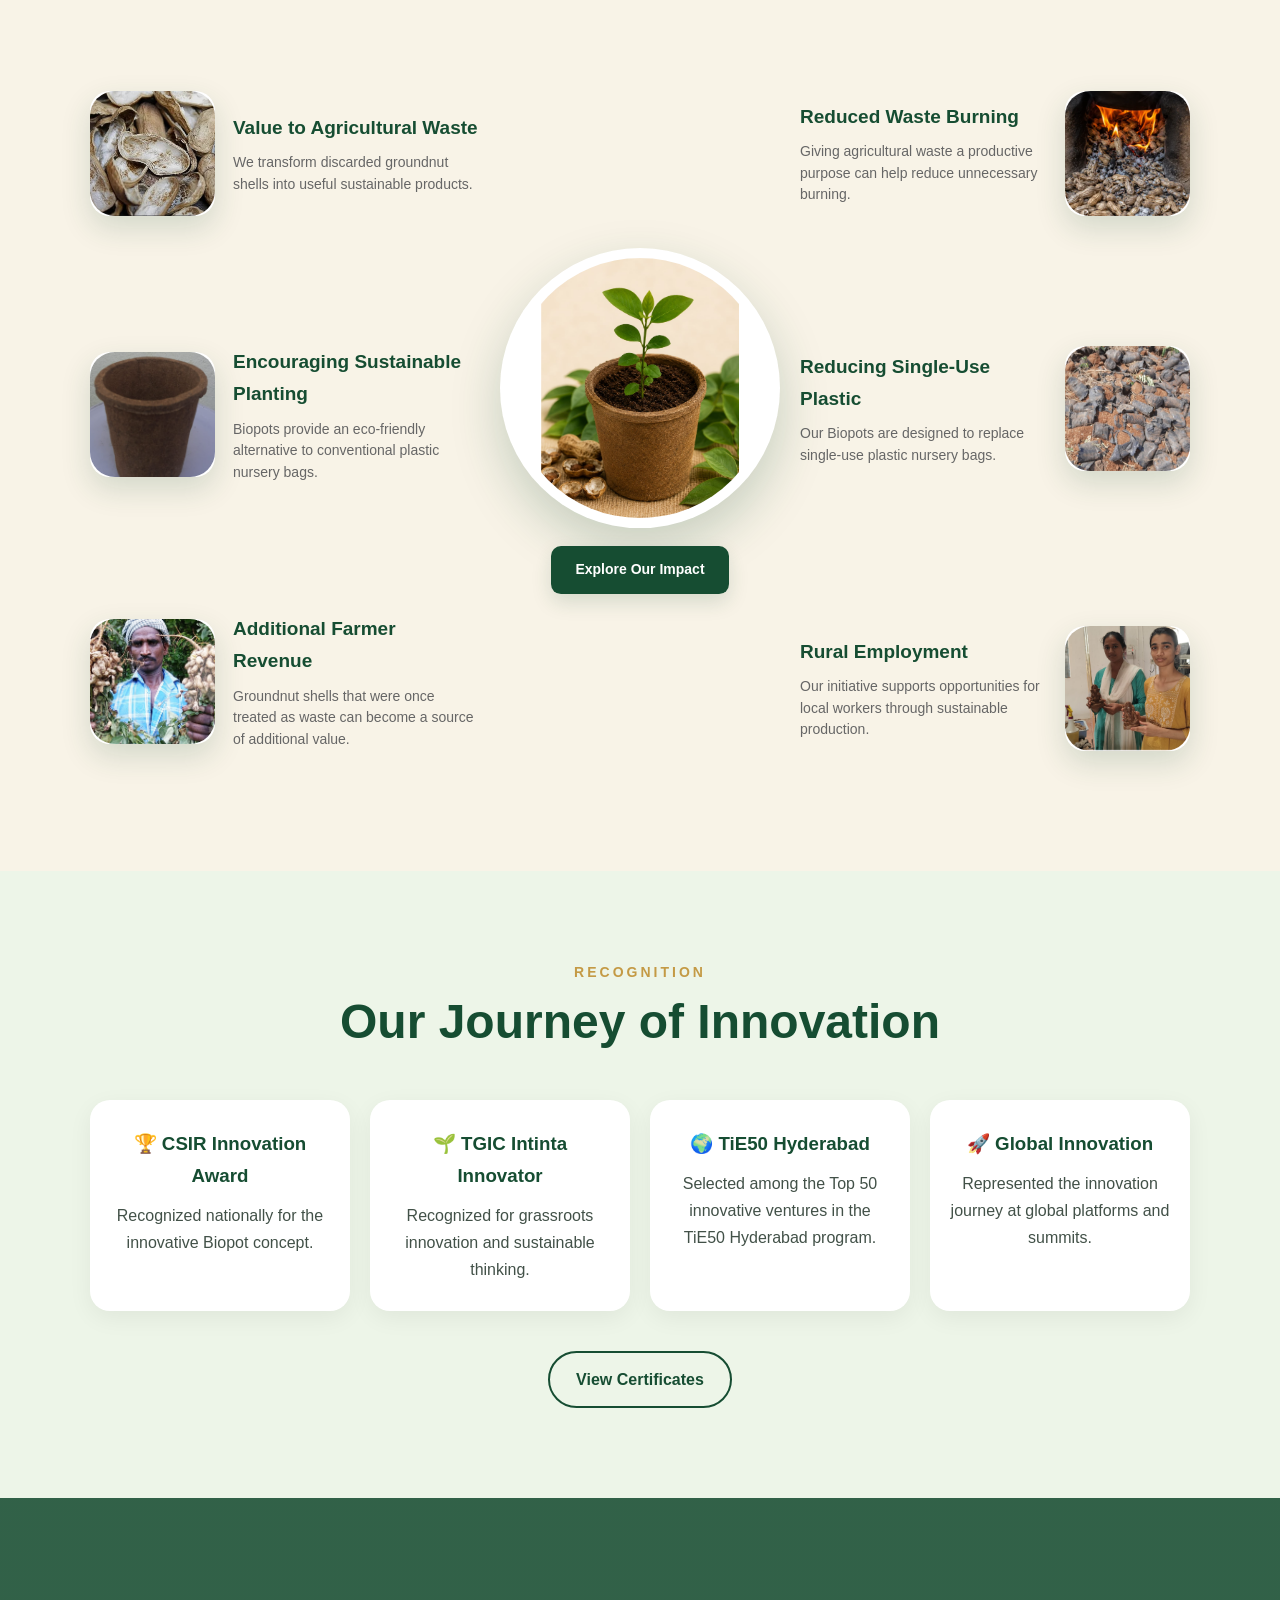
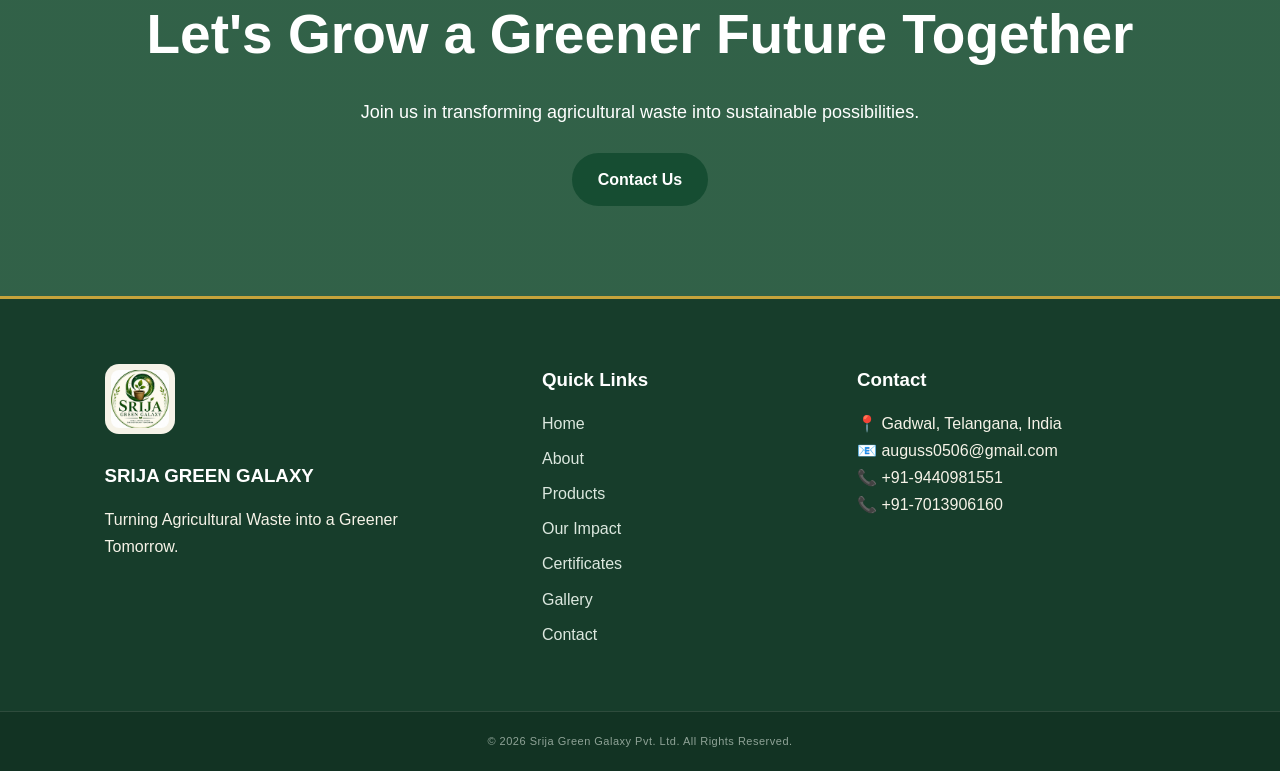
==== commit f8e9c904: "update-cartworking" ====
--- a/index.html
+++ b/index.html
@@ -32,14 +32,14 @@
 
     <nav class="navbar">
         <a href="index.html" class="active">Home</a>
-        <a href="team.html">Team</a>
+        
         <a href="about.html">About</a>
         <a href="products.html">Products</a>
         <a href="impact.html">Our Impact</a>
         <a href="certificates.html">Certificates</a>
         <a href="gallery.html">Gallery</a>
         <a href="contact.html">Contact</a>
-        <a href="buy-now.html">Buy Now</a>
+        
     </nav>
 
 
@@ -151,278 +151,934 @@
 
     </section>
 
-
-
-        <!-- ================= QUOTE ================= -->
-        <section class="quote-section">
-
-            <div class="quote-box">
-
-                <span class="quote-mark">“</span>
-
-                <p>
-                    Innovation becomes meaningful when it creates a
-                    better future for both people and the planet.
-                </p>
-
-                <span class="quote-mark closing">”</span>
-
-            </div>
-
-        </section>
-
-
-        <!-- ================= OUR JOURNEY ================= -->
-        <section class="journey-section">
-
-            <div class="section-heading">
-
-                <p>OUR STORY</p>
-
-                <h2>From a Simple Observation to a Sustainable Innovation</h2>
-
-            </div>
-
-            <div class="journey-content">
-
-                <div class="journey-text">
-
-                    <p>
-                        The journey of Srija Green Galaxy began with a simple
-                        observation about the impact of plastic on our soil.
+<section class="sdg-section">
+
+    <div class="sdg-heading">
+        <p class="sdg-eyebrow">OUR SUSTAINABLE DEVELOPMENT GOALS</p>
+        <h2>Our Work. <span>Our Impact.</span></h2>
+        <p>
+            Our work contributes to global sustainability through responsible
+            production, climate action and protection of life on land.
+        </p>
+    </div>
+
+    <div class="sdg-grid">
+
+        <!-- SDG 12 -->
+        <div class="sdg-card">
+            <div class="sdg-number">12</div>
+
+            <div class="sdg-content">
+                <span>SUSTAINABLE DEVELOPMENT GOAL</span>
+                <h3>Responsible Consumption & Production</h3>
+                <p>
+                    We transform agricultural waste such as groundnut shells
+                    into useful, biodegradable products.
+                </p>
+            </div>
+
+            <div class="sdg-dot"></div>
+        </div>
+
+
+        <!-- SDG 13 -->
+        <div class="sdg-card">
+            <div class="sdg-number">13</div>
+
+            <div class="sdg-content">
+                <span>SUSTAINABLE DEVELOPMENT GOAL</span>
+                <h3>Climate Action</h3>
+                <p>
+                    By giving agricultural waste a productive use, we work
+                    toward reducing open burning and associated emissions.
+                </p>
+            </div>
+
+            <div class="sdg-dot"></div>
+        </div>
+
+
+        <!-- SDG 15 -->
+        <div class="sdg-card">
+            <div class="sdg-number">15</div>
+
+            <div class="sdg-content">
+                <span>SUSTAINABLE DEVELOPMENT GOAL</span>
+                <h3>Life on Land</h3>
+                <p>
+                    Our biodegradable products support sustainable planting
+                    and encourage alternatives to persistent plastic nursery bags.
+                </p>
+            </div>
+
+            <div class="sdg-dot"></div>
+        </div>
+
+    </div>
+
+</section>
+        <!-- =========================
+     PROBLEM → SOLUTION
+========================= -->
+
+<section class="problem-solution-section">
+
+    <div class="problem-solution-heading">
+        <p class="eyebrow">THE CHALLENGE & THE CHANGE</p>
+        <h2>From Waste to Value</h2>
+        <p>
+            We looked at two environmental challenges and explored
+            how agricultural waste could become part of a sustainable solution.
+        </p>
+    </div>
+
+    <div class="problem-solution-flow">
+
+        <!-- PROBLEM SIDE -->
+        <div class="problem-side">
+
+            <div class="problem-image problem-image-double">
+
+    <div class="problem-image-item">
+        <img src="assets/images/pastic.jpeg"
+             alt="Plastic nursery bags">
+        <span>PLASTIC WASTE</span>
+    </div>
+
+    <div class="problem-image-item">
+        <img src="assets/images/burning.png"
+             alt="Groundnut shell burning">
+        <span>AGRICULTURAL WASTE</span>
+    </div>
+
+</div>
+
+            <div class="problem-content">
+
+                <span class="problem-label">THE PROBLEM</span>
+
+                <h3>Waste With a Cost.</h3>
+
+                <p>
+                    Agricultural residues such as groundnut shells may be
+                    discarded or burned instead of being put to productive use.
+                </p>
+
+                <div class="problem-points">
+                    <span>AGRICULTURAL WASTE</span>
+                    <span>PLASTIC NURSERY BAGS</span>
+                </div>
+
+            </div>
+
+        </div>
+
+
+        <!-- TRANSFORMATION -->
+        <div class="transformation-center">
+
+            <div class="transformation-line"></div>
+
+            <div class="transformation-arrow">
+                →
+            </div>
+
+            <span>TRANSFORM</span>
+
+            <div class="transformation-line"></div>
+
+        </div>
+
+
+        <!-- SOLUTION SIDE -->
+        <div class="solution-side">
+
+            <div class="solution-content">
+
+                <span class="solution-label">OUR SOLUTION</span>
+
+                <h3>Waste With a Purpose.</h3>
+
+                <p>
+                    We transform groundnut shells into sustainable,
+                    value-added products such as Biopots.
+                </p>
+
+                <div class="solution-points">
+                    <span>GROUNDNUT SHELLS</span>
+                    <span>BIOPOTS</span>
+                </div>
+
+            </div>
+
+            <div class="solution-image">
+                <img src="assets/images/products/bio.png"
+                     alt="Groundnut shell Biopot">
+            </div>
+
+        </div>
+
+    </div>
+
+</section>
+ 
+<section class="create-section">
+
+    <div class="create-heading">
+        <p class="create-eyebrow">WHAT WE CREATE</p>
+
+        <h2>
+            From <span>Waste</span><br>
+            to <span>Worth.</span>
+        </h2>
+
+        <p>
+            Transforming groundnut shells into sustainable products
+            for greener living and responsible celebrations.
+        </p>
+    </div>
+
+
+    <div class="create-products">
+
+
+        <!-- BIOPOTS -->
+
+        <div class="create-product">
+
+            <div class="create-product-top">
+                <div>
+                    <span class="create-number">01</span>
+                    <h3>Biopots</h3>
+                </div>
+
+                <div class="create-dots" id="biopotDots">
+                    <span class="active"></span>
+                    <span></span>
+                    <span></span>
+                    <span></span>
+                    <span></span>
+                </div>
+            </div>
+
+
+            <!-- ONE SINGLE GRID -->
+
+            <div class="create-single-grid" id="biopotSlider">
+
+                <img class="create-slide active"
+                     src="assets/images/products/biopot-1.png"
+                     alt="Biopot">
+
+                <img class="create-slide"
+                     src="assets/images/products/biopot-2.jpeg"
+                     alt="Biopot">
+
+                <img class="create-slide"
+                     src="assets/images/products/bio.png"
+                     alt="Biodegradable Biopot">
+
+                <img class="create-slide"
+                     src="assets/images/products/plantbiopot.png"
+                     alt="Plant in Biopot">
+
+                <img class="create-slide"
+                     src="assets/images/products/plant.jpeg"
+                     alt="Srija Green Galaxy Biopot">
+
+            </div>
+
+
+            <div class="create-product-info">
+
+                <div>
+                    <span>SUSTAINABLE PLANTING</span>
+
+                    <h4>
+                        Groundnut shells,
+                        given a second life.
+                    </h4>
+                </div>
+
+                <a href="products.html" class="create-link">
+                    Explore Biopots →
+                </a>
+
+            </div>
+
+        </div>
+
+
+
+        <!-- VINAYAKA -->
+
+        <div class="create-product">
+
+            <div class="create-product-top">
+                <div>
+                    <span class="create-number">02</span>
+                    <h3>Eco Vinayaka</h3>
+                </div>
+
+                <div class="create-dots" id="ganeshaDots">
+                    <span class="active"></span>
+                    <span></span>
+                    <span></span>
+                    <span></span>
+                    <span></span>
+                </div>
+            </div>
+
+
+            <!-- ONE SINGLE GRID -->
+
+            <div class="create-single-grid" id="ganeshaSlider">
+
+                <img class="create-slide active"
+                     src="assets/images/products/ganesha-1.png"
+                     alt="Eco friendly Vinayaka">
+
+                <img class="create-slide"
+                     src="assets/images/products/ganesha-2.jpeg"
+                     alt="Eco friendly Vinayaka">
+
+                <img class="create-slide"
+                     src="assets/images/products/ganesh-3.png"
+                     alt="Eco friendly Ganesh">
+
+                <img class="create-slide"
+                     src="assets/images/products/ganesh-4.png"
+                     alt="Eco friendly Ganesh">
+
+                <img class="create-slide"
+                     src="assets/images/products/ganesha-5.png"
+                     alt="Eco friendly Ganesh">
+
+            </div>
+
+
+            <div class="create-product-info">
+
+                <div>
+                    <span>ECO-FRIENDLY CELEBRATIONS</span>
+
+                    <h4>
+                        Celebrate with nature,
+                        not plastic waste.
+                    </h4>
+                </div>
+
+                <a href="products.html" class="create-link">
+                    Explore Vinayaka →
+                </a>
+
+            </div>
+
+        </div>
+
+    </div>
+
+</section>
+
+<!-- =================================================
+     WHY BIOPOTS & ECO-FRIENDLY GANESHA
+================================================= -->
+
+<section class="biopot-benefits-section">
+
+    <div class="section-heading">
+
+        <p class="eyebrow">WHY CHOOSE OUR PRODUCTS?</p>
+
+        <h2>Why Srija Green Galaxy Products?</h2>
+
+        <p>
+            Sustainable solutions designed to support plants,
+            reduce plastic waste and protect our environment.
+        </p>
+
+    </div>
+
+
+    <div class="benefits-showcase-box">
+
+
+        <!-- =================================================
+             LEFT : AUTOMATICALLY MOVING CARDS
+        ================================================= -->
+
+        <div class="benefits-scroll-panel">
+
+            <!-- 1 -->
+            <div class="biopot-benefit-card">
+
+                <div class="benefit-icon">🌿</div>
+
+                <h3>Non-Toxic</h3>
+
+                <p>
+                    Made from natural, biodegradable materials that
+                    are designed to avoid conventional plastic waste
+                    in the soil.
+                </p>
+
+            </div>
+
+
+            <!-- 2 -->
+            <div class="biopot-benefit-card">
+
+                <div class="benefit-icon">♻️</div>
+
+                <h3>Biodegradable &amp; Compostable</h3>
+
+                <p>
+                    Our biopots are designed to naturally break down
+                    after use, reducing dependence on conventional
+                    plastic nursery bags.
+                </p>
+
+            </div>
+
+
+            <!-- 3 -->
+            <div class="biopot-benefit-card">
+
+                <div class="benefit-icon">🌍</div>
+
+                <h3>Soil-Friendly</h3>
+
+                <p>
+                    The natural material can break down into organic
+                    matter and support a more sustainable planting
+                    system.
+                </p>
+
+            </div>
+
+
+            <!-- 4 -->
+            <div class="biopot-benefit-card">
+
+                <div class="benefit-icon">🌱</div>
+
+                <h3>Transplant-Safe</h3>
+
+                <p>
+                    Saplings can be planted directly with the biopot,
+                    helping reduce disturbance to the roots during
+                    transplantation.
+                </p>
+
+            </div>
+
+
+            <!-- 5 -->
+            <div class="biopot-benefit-card">
+
+                <div class="benefit-icon">💰</div>
+
+                <h3>Cost-Effective</h3>
+
+                <p>
+                    A practical sustainable option for farmers,
+                    nurseries and gardeners looking to reduce
+                    conventional plastic use.
+                </p>
+
+            </div>
+
+
+            <!-- 6 -->
+            <div class="biopot-benefit-card">
+
+                <div class="benefit-icon">🌾</div>
+
+                <h3>Value from Agricultural Waste</h3>
+
+                <p>
+                    Groundnut shells that were previously treated as
+                    waste are converted into useful value-added
+                    sustainable products.
+                </p>
+
+            </div>
+
+
+            <!-- 7 -->
+            <div class="biopot-benefit-card ganesh-benefit-card">
+
+                <div class="benefit-icon">🐟</div>
+
+                <h3>Fish-Friendly Immersion</h3>
+
+                <p>
+                    Our groundnut-shell Ganesh idols are made using
+                    biodegradable materials. After immersion, the
+                    material is designed to naturally break down
+                    without leaving conventional plastic waste.
+                </p>
+
+            </div>
+
+
+            <!-- 8 -->
+            <div class="biopot-benefit-card ganesh-benefit-card">
+
+                <div class="benefit-icon">💧</div>
+
+                <h3>Water-Friendly Alternative</h3>
+
+                <p>
+                    Our biodegradable Ganesh idols provide an
+                    alternative to conventional materials and are
+                    designed to reduce persistent waste entering
+                    water bodies after immersion.
+                </p>
+
+            </div>
+
+        </div>
+
+
+        <!-- =================================================
+             RIGHT : JOURNEY VIDEO
+        ================================================= -->
+
+        <div class="benefits-video-column">
+
+            <div class="benefits-video-card">
+
+                <video
+                    autoplay
+                    muted
+                    loop
+                    playsinline
+                    preload="metadata">
+
+                    <source
+                        src="assets/video/journy.mp4"
+                        type="video/mp4">
+
+                    Your browser does not support the video tag.
+
+                </video>
+
+                <div class="benefits-video-overlay">
+
+                    
+
+                </div>
+
+            </div>
+
+        </div>
+
+    </div>
+
+</section>
+<!-- =================================================
+     BIOPOT PROCESS FLOW
+================================================= -->
+
+<!-- =====================================================
+     BIOPOT PROCESS — N SHAPE
+===================================================== -->
+
+<section class="biopot-process-section">
+
+    <div class="section-heading">
+        <p class="eyebrow">OUR PROCESS</p>
+
+        <h2>From Groundnut Shells to Plant Growth</h2>
+
+        <p>
+            Follow the journey from agricultural waste
+            to a sustainable planting solution.
+        </p>
+    </div>
+
+
+    <div class="process-n-shape">
+
+        <!-- ==========================================
+             CURVED N-SHAPED PATH
+        =========================================== -->
+
+        <svg class="process-n-path"
+             viewBox="0 0 1200 520"
+             preserveAspectRatio="none"
+             aria-hidden="true">
+
+            <path
+                class="process-n-path-line"
+                d="
+                    M 125 360
+
+                    C 190 360,
+                      230 100,
+                      365 100
+
+                    C 500 100,
+                      555 360,
+                      690 360
+
+                    C 825 360,
+                      885 100,
+                      1075 100
+                "
+            />
+
+        </svg>
+
+
+        <!-- ==========================================
+             ANIMATED DOTS
+        =========================================== -->
+
+        <span class="process-n-dot process-n-dot-1"></span>
+        <span class="process-n-dot process-n-dot-2"></span>
+        <span class="process-n-dot process-n-dot-3"></span>
+
+
+        <!-- ==========================================
+             STEP 01
+        =========================================== -->
+
+        <div class="process-n-stage process-n-stage-1">
+
+            <div class="process-n-number">
+                01
+            </div>
+
+            <div class="process-n-circle">
+
+                <img
+                    src="assets/images/groundNutShell.jpeg"
+                    alt="Groundnut Shells"
+                >
+
+            </div>
+
+            <h3>Groundnut Shells</h3>
+
+            <p>
+                Agricultural groundnut shells are collected
+                and given a new purpose.
+            </p>
+
+        </div>
+
+
+        <!-- ==========================================
+             STEP 02
+        =========================================== -->
+
+        <div class="process-n-stage process-n-stage-2">
+
+            <div class="process-n-number">
+                02
+            </div>
+
+            <div class="process-n-circle">
+
+                <img
+                    src="assets/images/processing.png"
+                    alt="Processing Groundnut Shells"
+                >
+
+            </div>
+
+            <h3>Processing</h3>
+
+            <p>
+                The shells are processed and prepared
+                for sustainable product manufacturing.
+            </p>
+
+        </div>
+
+
+        <!-- ==========================================
+             STEP 03
+        =========================================== -->
+
+        <div class="process-n-stage process-n-stage-3">
+
+            <div class="process-n-number">
+                03
+            </div>
+
+            <div class="process-n-circle">
+
+                <img
+                    src="assets/images/products/bio.png"
+                    alt="Groundnut Shell Biopots"
+                >
+
+            </div>
+
+            <h3>Biopots</h3>
+
+            <p>
+                Processed groundnut shells are transformed
+                into useful biodegradable Biopots.
+            </p>
+
+        </div>
+
+
+        <!-- ==========================================
+             STEP 04
+        =========================================== -->
+
+        <div class="process-n-stage process-n-stage-4">
+
+            <div class="process-n-number">
+                04
+            </div>
+
+            <div class="process-n-circle">
+
+                <img
+                    src="assets/images/products/plantbiopot.png"
+                    alt="Plant Growth"
+                >
+
+            </div>
+
+            <h3>Plant Growth</h3>
+
+            <p>
+                Plants grow in sustainable Biopots,
+                supporting a greener planting cycle.
+            </p>
+
+        </div>
+
+    </div>
+
+</section>
+<!-- =====================================================
+     MACHINERY & PRODUCTION SECTION
+===================================================== -->
+
+<section class="machinery-section">
+
+    <div class="machinery-section-heading">
+
+        <p class="eyebrow">OUR MACHINERY</p>
+
+        <h2>From Agricultural Waste to Sustainable Products</h2>
+
+        <p>
+            Explore the machinery and production stages behind
+            our groundnut-shell based sustainable products.
+        </p>
+
+    </div>
+
+
+    <div class="machinery-slider">
+
+
+        <!-- ==========================================
+             LEFT — IMAGE AREA
+        =========================================== -->
+
+        <div class="machinery-image-panel">
+
+            <img
+                id="machineryMainImage"
+                src="assets/images/machinary/peenuts.png"
+                alt="Groundnut Shell Collection"
+            >
+
+
+            <!-- DARK IMAGE OVERLAY -->
+
+            <div class="machinery-image-overlay">
+
+
+                <!-- TOP LEFT STAGE -->
+
+                <div class="machinery-stage-badge">
+
+                    <span>STAGE</span>
+
+                    <strong id="machineryStage">
+                        01
+                    </strong>
+
+                </div>
+
+
+                <!-- BOTTOM LEFT INFORMATION -->
+
+                <div class="machinery-image-caption">
+
+                    <span id="machineryCategory">
+                        RAW MATERIAL
+                    </span>
+
+                    <h3 id="machineryImageTitle">
+                        Groundnut Shell Collection
+                    </h3>
+
+                    <div class="machinery-slide-number">
+
+                        <span id="machineryCurrent">
+                            01
+                        </span>
+
+                        <span>/ 05</span>
+
+                    </div>
+
+                </div>
+
+
+                <!-- ARROWS -->
+
+                <div class="machinery-controls">
+
+                    <button
+                        type="button"
+                        id="machineryPrev"
+                        aria-label="Previous machinery stage"
+                    >
+                        ‹
+                    </button>
+
+                    <button
+                        type="button"
+                        id="machineryNext"
+                        aria-label="Next machinery stage"
+                    >
+                        ›
+                    </button>
+
+                </div>
+
+
+                <!-- PROGRESS DOTS -->
+
+                <div
+                    class="machinery-progress"
+                    id="machineryProgress"
+                ></div>
+
+            </div>
+
+        </div>
+
+
+
+        <!-- ==========================================
+             RIGHT — CONTENT AREA
+        =========================================== -->
+
+        <div class="machinery-content-panel">
+
+
+            <div class="machinery-content-top">
+
+                <p class="machinery-eyebrow">
+                    MACHINERY &amp; PRODUCTION
+                </p>
+
+
+                <div class="machinery-step-card">
+
+                    <span>
+                        STEP <strong id="machineryContentStage">01</strong>
+                    </span>
+
+                    <h3 id="machineryContentTitle">
+                        Groundnut Shell Collection
+                    </h3>
+
+                    <p id="machineryContentSubtitle">
+                        Raw Material Collection
                     </p>
 
-                    <p>
-                        On 19 March 2020, while working at ZPHS Chintalakunta,
-                        Srija discovered a polythene sapling bag buried in the
-                        soil along with a planted sapling.
+                </div>
+
+
+                <div class="machinery-description">
+
+                    <p id="machineryDescription1">
+                        Groundnut shells are collected from
+                        farmers and local agricultural sources.
                     </p>
 
-                    <p>
-                        This moment raised an important question:
-                        <strong>Can we grow plants without leaving plastic
-                        behind?</strong>
+                    <p id="machineryDescription2">
+                        This helps convert an underutilized
+                        agricultural residue into a useful
+                        raw material for sustainable products.
                     </p>
 
-                    <p>
-                        This idea eventually led to the development of
-                        groundnut-shell Biopots — an attempt to replace
-                        single-use plastic nursery bags with an
-                        environmentally friendly alternative.
-                    </p>
-
-                    <a href="about.html" class="text-link">
-                        Read Our Full Journey →
-                    </a>
-
-                </div>
-
-                <div class="journey-image">
-
-    <div class="journey-image-card">
-        <img src="assets/images/burning.png"
-             alt="Burning agricultural waste">
-    </div>
-
-    <div class="journey-image-card">
-        <img src="assets/images/pastic.jpeg"
-             alt="Plastic pollution">
-    </div>
-
-    
-
-</div>
-
-            </div>
-
-        </section>
-
-
-        <!-- ============= BIOPOT INTRO ============= -->
-        <section class="biopot-intro">
-
-            <div class="section-heading">
-
-                <p>OUR INNOVATION</p>
-
-                <h2>From Groundnut Shells to Biopots</h2>
-
-                <p class="section-description">
-                    Agricultural waste can become a valuable resource when
-                    innovation gives it a new purpose.
-                </p>
-
-            </div>
-
-            <div class="biopot-grid">
-
-                <div class="biopot-card">
-
-    <div class="card-icon">
-        <img src="assets/images/burning.png"
-             alt="Groundnut agricultural waste">
-    </div>
-
-    <h3>Agricultural Waste</h3>
-
-    <p>
-        Groundnut shells that are often discarded or burned
-        can be converted into useful sustainable products.
-    </p>
-
-</div>
-
-
-<div class="biopot-card">
-
-    <div class="card-icon">
-        <img src="assets/images/products/bio.png"
-             alt="Eco-Friendly Biopot">
-    </div>
-
-    <h3>Eco-Friendly Biopots</h3>
-
-    <p>
-        Our Biopots provide an alternative to conventional
-        single-use plastic nursery bags.
-    </p>
-
-</div>
-
-
-<div class="biopot-card">
-
-    <div class="card-icon">
-        <img src="assets/images/products/plantbiopot.png"
-             alt="Sustainable Biopot">
-    </div>
-
-    <h3>Greener Future</h3>
-
-    <p>
-        By giving agricultural waste a new purpose, we aim
-        to support cleaner communities and sustainable
-        agriculture.
-    </p>
-
-</div>
-
-            </div>
-
-        </section>
-
-
-        <!-- ================= BENEFITS ================= -->
-        <section class="benefits-section">
-
-            <div class="section-heading">
-
-                <p>WHY BIOPOTS?</p>
-
-                <h2>Benefits of Our Groundnut-Shell Biopots</h2>
-
-            </div>
-
-            <div class="benefits-grid">
-
-                <div class="benefit">
-                    <span>♻️</span>
-                    <h3>Reduces Plastic Waste</h3>
-                    <p>
-                        Provides an eco-friendly alternative to
-                        single-use plastic nursery bags.
-                    </p>
-                </div>
-
-                <div class="benefit">
-                    <span>🌱</span>
-                    <h3>Natural Decomposition</h3>
-                    <p>
-                        Designed to naturally decompose after use,
-                        supporting a cleaner environment.
-                    </p>
-                </div>
-
-                <div class="benefit">
-                    <span>🌾</span>
-                    <h3>Uses Agricultural Waste</h3>
-                    <p>
-                        Converts discarded groundnut shells into a
-                        useful and innovative product.
-                    </p>
-                </div>
-
-                <div class="benefit">
-                    <span>💚</span>
-                    <h3>Affordable Solution</h3>
-                    <p>
-                        A low-cost approach designed to make sustainable
-                        planting solutions more accessible.
-                    </p>
-                </div>
-
-            </div>
-
-        </section>
-
-
-        <!-- ================= PRODUCTS PREVIEW ================= -->
-        <section class="products-preview">
-
-            <div class="section-heading">
-
-                <p>WHAT WE CREATE</p>
-
-                <h2>Our Sustainable Products</h2>
-
-            </div>
-
-            <div class="product-preview-card">
-
-    <div class="product-image-placeholder">
-        <img src="assets/images/products/biopot-1.png"
-             alt="Groundnut-Shell Biopots">
-    </div>
-
-    <h3>Groundnut-Shell Biopots</h3>
-
-    <p>
-        Sustainable planting pots created using
-        agricultural waste.
-    </p>
-
-    <a href="products.html" class="text-link">
-        View Biopots →
-    </a>
-
-</div>
-
-
-<div class="product-preview-card">
-
-    <div class="product-image-placeholder">
-        <img src="assets/images/products/ganesha-1.png"
-             alt="Eco-Friendly Vinayaka Idols">
-    </div>
-
-    <h3>Eco-Friendly Vinayaka Idols</h3>
-
-    <p>
-        Innovative Ganesh idols designed using
-        recycled groundnut shells.
-    </p>
-
-    <a href="products.html" class="text-link">
-        View Products →
-    </a>
-
-</div>
-
-        
-
-        </section>
-
-
+                </div>
+
+
+                <!-- ==================================
+                     STATS
+                =================================== -->
+
+                <div class="machinery-stats">
+
+                    <div class="machinery-stat">
+
+                        <strong id="machineryStat1">
+                            —
+                        </strong>
+
+                        <span id="machineryStatLabel1">
+                            COLLECTION CAPACITY
+                        </span>
+
+                    </div>
+
+
+                    <div class="machinery-stat">
+
+                        <strong id="machineryStat2">
+                            —
+                        </strong>
+
+                        <span id="machineryStatLabel2">
+                            DAILY INPUT
+                        </span>
+
+                    </div>
+
+                </div>
+
+            </div>
+
+
+            <!-- BOTTOM SLIDE INDICATOR -->
+
+            <div class="machinery-content-footer">
+
+                <span>
+                    SRIJA GREEN GALAXY
+                </span>
+
+                <span>
+                    <strong id="machineryFooterNumber">
+                        01
+                    </strong>
+                    / 05
+                </span>
+
+            </div>
+
+        </div>
+
+    </div>
+
+</section>
         <!-- ================= IMPACT ================= -->
         <section class="impact-section">
 
@@ -677,7 +1333,7 @@
                 <h3>Quick Links</h3>
 
                 <a href="index.html">Home</a>
-                <a href="team.html">Team</a>
+                
                 <a href="about.html">About</a>
                 <a href="products.html">Products</a>
                 <a href="impact.html">Our Impact</a>
@@ -768,7 +1424,7 @@
             <strong id="sidebarCartTotal">₹0</strong>
         </div>
 
-        <a href="buy-now.html" class="cart-checkout-btn">
+        <a href="checkout.html" class="cart-checkout-btn">
             Proceed to Buy
         </a>
 
--- a/assets/css/styles.css
+++ b/assets/css/styles.css
@@ -282,38 +282,942 @@
     display: inline-block;
     transform: translateY(25px);
 }
-
-
-/* =========================================================
-   JOURNEY
-   ========================================================= */
-
-.journey-section {
-    background: var(--cream);
-}
-
-.journey-content {
-    max-width: 1150px;
-    margin: auto;
+/* =====================================================
+   WHY BIOPOTS - COMPACT VIDEO + CARD ALIGNMENT
+===================================================== */
+
+.biopot-benefits-section {
+    width: 100%;
+    max-width: 1350px;
+    margin: 80px auto;
+    padding: 0 30px;
+    box-sizing: border-box;
+}
+
+
+/* =====================================================
+   MAIN DARK GREEN BOX
+===================================================== */
+
+.benefits-showcase-box {
+    width: 100%;
+    height: 560px;
+
     display: grid;
-    grid-template-columns: 1fr 1fr;
-    gap: 70px;
+
+    /* LEFT CARDS | RIGHT VIDEO */
+    grid-template-columns: 380px 1fr;
+
+    gap: 38px;
+
+    padding: 28px;
+
+    box-sizing: border-box;
+
+    background: #07351f;
+
+    border-radius: 28px;
+
+    overflow: hidden;
+
+    box-shadow:
+        0 20px 50px rgba(0, 0, 0, 0.18);
+}
+
+
+/* =====================================================
+   LEFT CARD SCROLL AREA
+===================================================== */
+
+.benefits-scroll-panel {
+    height: 504px;
+
+    overflow-y: auto;
+
+    padding: 0 12px 0 0;
+
+    box-sizing: border-box;
+
+    scroll-behavior: smooth;
+
+    scrollbar-width: thin;
+
+    scrollbar-color:
+        #c9a34a
+        rgba(255,255,255,0.12);
+}
+
+
+/* Chrome / Edge */
+
+.benefits-scroll-panel::-webkit-scrollbar {
+    width: 7px;
+}
+
+.benefits-scroll-panel::-webkit-scrollbar-track {
+    background: rgba(255,255,255,0.10);
+
+    border-radius: 10px;
+}
+
+.benefits-scroll-panel::-webkit-scrollbar-thumb {
+    background: #c9a34a;
+
+    border-radius: 10px;
+}
+
+
+/* =====================================================
+   CARDS
+===================================================== */
+
+.benefits-scroll-panel
+.biopot-benefit-card {
+
+    width: 100%;
+
+    min-height: 175px;
+
+    margin-bottom: 18px;
+
+    padding: 25px 27px;
+
+    box-sizing: border-box;
+
+    background: #ffffff;
+
+    border-radius: 20px;
+
+    position: relative;
+
+    overflow: hidden;
+
+    box-shadow:
+        0 8px 25px rgba(0,0,0,0.12);
+
+    transition:
+        transform 0.5s ease,
+        box-shadow 0.5s ease;
+}
+
+
+/* Green/gold side line */
+
+.benefits-scroll-panel
+.biopot-benefit-card::before {
+
+    content: "";
+
+    position: absolute;
+
+    left: 0;
+    top: 0;
+    bottom: 0;
+
+    width: 4px;
+
+    background: #1f6b46;
+}
+
+
+.benefits-scroll-panel
+.ganesh-benefit-card::before {
+
+    background: #05381c;
+}
+
+
+/* =====================================================
+   ICON
+===================================================== */
+
+.benefits-scroll-panel
+.benefit-icon {
+
+    width: 48px;
+    height: 48px;
+
+    display: flex;
+
     align-items: center;
-}
-
-.journey-text p {
-    margin-bottom: 18px;
-    font-size: 17px;
-}
-
-.journey-image img {
+    justify-content: center;
+
+    margin-bottom: 13px;
+
+    border-radius: 50%;
+
+    background: #eaf5ee;
+
+    font-size: 23px;
+}
+
+
+/* =====================================================
+   CARD TEXT
+===================================================== */
+
+.benefits-scroll-panel
+.biopot-benefit-card h3 {
+
+    margin: 0 0 8px;
+
+    color: #0a4026;
+
+    font-size: 19px;
+
+    line-height: 1.3;
+
+    font-weight: 800;
+}
+
+
+.benefits-scroll-panel
+.biopot-benefit-card p {
+
+    margin: 0;
+
+    color: #666;
+
+    font-size: 13.5px;
+
+    line-height: 1.6;
+}
+
+
+/* =====================================================
+   HOVER
+===================================================== */
+
+.benefits-scroll-panel
+.biopot-benefit-card:hover {
+
+    transform: translateY(-5px);
+
+    box-shadow:
+        0 15px 35px rgba(0,0,0,0.18);
+}
+
+
+/* =====================================================
+   RIGHT VIDEO
+===================================================== */
+
+.benefits-video-column {
+
     width: 100%;
-    height: 430px;
+
+    height: 504px;
+
+    overflow: hidden;
+
+    border-radius: 22px;
+
+    position: relative;
+
+    background: #164d32;
+}
+
+
+.benefits-video-card {
+
+    width: 100%;
+    height: 100%;
+
+    position: relative;
+
+    overflow: hidden;
+
+    border-radius: 22px;
+}
+
+
+.benefits-video-card video {
+
+    width: 100%;
+    height: 100%;
+
+    display: block;
+
     object-fit: cover;
-    border-radius: 25px;
-    box-shadow: var(--shadow);
-}
-
+}
+
+
+/* =====================================================
+   VIDEO OVERLAY
+===================================================== */
+
+.benefits-video-card::after {
+
+    content: "";
+
+    position: absolute;
+
+    inset: 0;
+
+    background:
+        linear-gradient(
+            to top,
+            rgba(0,0,0,0.65),
+            rgba(0,0,0,0.05) 65%
+        );
+
+    pointer-events: none;
+}
+
+
+.benefits-video-overlay {
+
+    position: absolute;
+
+    left: 30px;
+    right: 30px;
+    bottom: 28px;
+
+    z-index: 3;
+
+    color: #ffffff;
+}
+
+
+.benefits-video-overlay span {
+
+    display: block;
+
+    margin-bottom: 8px;
+
+    color: #d7b65b;
+
+    font-size: 12px;
+
+    font-weight: 800;
+
+    letter-spacing: 2px;
+
+    text-transform: uppercase;
+}
+
+
+.benefits-video-overlay h3 {
+
+    margin: 0;
+
+    max-width: 500px;
+
+    font-size: 30px;
+
+    line-height: 1.2;
+
+    font-weight: 800;
+}
+
+
+/* =====================================================
+   TABLET
+===================================================== */
+
+@media (max-width: 950px) {
+
+    .benefits-showcase-box {
+
+        grid-template-columns: 330px 1fr;
+
+        gap: 25px;
+
+        padding: 22px;
+    }
+
+}
+
+
+/* =====================================================
+   MOBILE
+===================================================== */
+
+@media (max-width: 750px) {
+
+    .biopot-benefits-section {
+
+        padding: 0 15px;
+
+        margin: 60px auto;
+    }
+
+
+    .benefits-showcase-box {
+
+        height: auto;
+
+        grid-template-columns: 1fr;
+
+        gap: 22px;
+
+        padding: 18px;
+    }
+
+
+    .benefits-scroll-panel {
+
+        height: 450px;
+
+        order: 1;
+    }
+
+
+    .benefits-video-column {
+
+        height: 350px;
+
+        order: 2;
+    }
+
+}
+/* =====================================================
+   BIOPOT PROCESS FLOW
+   ECOBHARAT-STYLE ANIMATED PROCESS
+===================================================== */
+
+.biopot-process-section {
+    width: 100%;
+    max-width: 1350px;
+    margin: 90px auto;
+    padding: 0 30px;
+    box-sizing: border-box;
+}
+
+
+/* =====================================================
+   PROCESS WRAPPER
+===================================================== */
+
+.process-flow-wrapper {
+    width: 100%;
+    height: 570px;
+    position: relative;
+    margin-top: 55px;
+    overflow: hidden;
+}
+
+
+/* =====================================================
+   ANIMATED CURVED PATH
+===================================================== */
+
+.process-path {
+    position: absolute;
+    left: 0;
+    top: 45px;
+
+    width: 100%;
+    height: 300px;
+
+    z-index: 1;
+
+    pointer-events: none;
+}
+
+
+/* Main dotted green path */
+
+.process-path-line {
+
+    fill: none;
+
+    stroke: #27915c;
+
+    stroke-width: 3;
+
+    stroke-linecap: round;
+
+    stroke-dasharray: 9 10;
+
+    animation:
+        processPathMove 2s linear infinite;
+}
+
+
+/* Moving dots */
+
+.moving-dot {
+
+    fill: #d3a83f;
+
+    filter:
+        drop-shadow(0 0 5px rgba(211,168,63,0.8));
+
+}
+
+
+/* Each dot follows the same path */
+
+.dot-one {
+    animation: dotMoveOne 5s linear infinite;
+}
+
+.dot-two {
+    animation: dotMoveTwo 5s linear infinite;
+}
+
+.dot-three {
+    animation: dotMoveThree 5s linear infinite;
+}
+
+.dot-four {
+    animation: dotMoveFour 5s linear infinite;
+}
+
+
+/* =====================================================
+   PATH ANIMATION
+===================================================== */
+
+@keyframes processPathMove {
+
+    from {
+        stroke-dashoffset: 0;
+    }
+
+    to {
+        stroke-dashoffset: -38;
+    }
+
+}
+
+
+/* =====================================================
+   PROCESS STEP
+===================================================== */
+
+.process-step {
+
+    position: absolute;
+
+    width: 230px;
+
+    text-align: center;
+
+    z-index: 5;
+
+}
+
+
+/* STEP POSITIONS */
+
+.process-step:nth-of-type(2) {
+
+    left: 6%;
+
+    top: 170px;
+
+}
+
+.process-step:nth-of-type(3) {
+
+    left: 29%;
+
+    top: 25px;
+
+}
+
+.process-step:nth-of-type(4) {
+
+    left: 56%;
+
+    top: 170px;
+
+}
+
+.process-step:nth-of-type(5) {
+
+    right: 5%;
+
+    top: 25px;
+
+}
+
+
+/* =====================================================
+   STEP NUMBER
+===================================================== */
+
+.process-number {
+
+    position: absolute;
+
+    top: -18px;
+
+    right: 22px;
+
+    width: 36px;
+
+    height: 36px;
+
+    border-radius: 50%;
+
+    display: flex;
+
+    align-items: center;
+
+    justify-content: center;
+
+    background: #1f8051;
+
+    color: #ffffff;
+
+    font-size: 12px;
+
+    font-weight: 800;
+
+    z-index: 10;
+
+    box-shadow:
+        0 5px 15px rgba(0,0,0,0.12);
+
+    transition:
+        background 0.4s ease,
+        transform 0.4s ease,
+        box-shadow 0.4s ease;
+}
+
+
+/* =====================================================
+   IMAGE CIRCLE
+===================================================== */
+
+.process-image {
+
+    width: 190px;
+
+    height: 190px;
+
+    margin: 0 auto;
+
+    border-radius: 50%;
+
+    overflow: hidden;
+
+    background: #ffffff;
+
+    border: 5px solid #238553;
+
+    box-sizing: border-box;
+
+    display: flex;
+
+    align-items: center;
+
+    justify-content: center;
+
+    box-shadow:
+        0 10px 30px rgba(22,77,50,0.16);
+
+    position: relative;
+
+    transition:
+        border-color 0.4s ease,
+        box-shadow 0.4s ease,
+        transform 0.4s ease;
+
+}
+
+
+/* Image */
+
+.process-image img {
+
+    width: 100%;
+
+    height: 100%;
+
+    object-fit: cover;
+
+    display: block;
+
+    transition:
+        transform 0.8s ease;
+
+}
+
+
+/* =====================================================
+   ACTIVE YELLOW STEP
+===================================================== */
+
+.process-step.active .process-image {
+
+    border-color: #d5a83c;
+
+    box-shadow:
+
+        0 0 0 5px rgba(213,168,60,0.14),
+
+        0 0 25px rgba(213,168,60,0.55),
+
+        0 15px 35px rgba(213,168,60,0.25);
+
+    transform: scale(1.04);
+
+    animation:
+        activeProcessGlow 1s ease-in-out infinite;
+
+}
+
+
+.process-step.active .process-number {
+
+    background: #d27a2c;
+
+    transform: scale(1.08);
+
+    box-shadow:
+        0 0 18px rgba(210,122,44,0.5);
+
+}
+
+
+.process-step.active .process-image img {
+
+    transform: scale(1.06);
+
+}
+
+
+/* =====================================================
+   YELLOW DISPOSING / GLOW EFFECT
+===================================================== */
+
+@keyframes activeProcessGlow {
+
+    0% {
+
+        box-shadow:
+
+            0 0 0 0 rgba(213,168,60,0.45),
+
+            0 0 15px rgba(213,168,60,0.30),
+
+            0 12px 30px rgba(22,77,50,0.15);
+
+    }
+
+    50% {
+
+        box-shadow:
+
+            0 0 0 10px rgba(213,168,60,0.08),
+
+            0 0 35px rgba(213,168,60,0.70),
+
+            0 18px 40px rgba(213,168,60,0.25);
+
+    }
+
+    100% {
+
+        box-shadow:
+
+            0 0 0 0 rgba(213,168,60,0),
+
+            0 0 15px rgba(213,168,60,0.30),
+
+            0 12px 30px rgba(22,77,50,0.15);
+
+    }
+
+}
+
+
+/* =====================================================
+   TEXT
+===================================================== */
+
+.process-content {
+
+    margin-top: 22px;
+
+}
+
+
+.process-content h3 {
+
+    margin: 0 0 8px;
+
+    color: #c96f2d;
+
+    font-family: Georgia, serif;
+
+    font-size: 22px;
+
+    font-weight: 600;
+
+}
+
+
+.process-content p {
+
+    margin: 0 auto;
+
+    max-width: 220px;
+
+    color: #666;
+
+    font-size: 14px;
+
+    line-height: 1.6;
+
+}
+
+
+/* =====================================================
+   MOVING DOT PATH
+===================================================== */
+
+@keyframes dotMoveOne {
+
+    0% {
+        offset-distance: 0%;
+    }
+
+    100% {
+        offset-distance: 100%;
+    }
+
+}
+
+@keyframes dotMoveTwo {
+
+    0% {
+        offset-distance: -25%;
+    }
+
+    100% {
+        offset-distance: 75%;
+    }
+
+}
+
+@keyframes dotMoveThree {
+
+    0% {
+        offset-distance: -50%;
+    }
+
+    100% {
+        offset-distance: 50%;
+    }
+
+}
+
+@keyframes dotMoveFour {
+
+    0% {
+        offset-distance: -75%;
+    }
+
+    100% {
+        offset-distance: 25%;
+    }
+
+}
+
+
+.dot-one,
+.dot-two,
+.dot-three,
+.dot-four {
+
+    offset-path: path(
+        "M150 190
+         C280 40, 360 40, 500 180
+         C640 320, 700 320, 850 180
+         C970 65, 1040 65, 1100 180"
+    );
+
+    offset-rotate: 0deg;
+
+}
+
+
+/* =====================================================
+   MOBILE
+===================================================== */
+
+@media (max-width: 900px) {
+
+    .process-flow-wrapper {
+
+        height: auto;
+
+        display: grid;
+
+        grid-template-columns: repeat(2, 1fr);
+
+        gap: 70px 20px;
+
+        overflow: visible;
+
+    }
+
+
+    .process-path {
+
+        display: none;
+
+    }
+
+
+    .process-step {
+
+        position: relative !important;
+
+        left: auto !important;
+
+        right: auto !important;
+
+        top: auto !important;
+
+        width: 100%;
+
+    }
+
+}
+
+
+@media (max-width: 550px) {
+
+    .biopot-process-section {
+
+        padding: 0 15px;
+
+        margin: 60px auto;
+
+    }
+
+
+    .process-flow-wrapper {
+
+        grid-template-columns: 1fr;
+
+        gap: 65px;
+
+    }
+
+
+    .process-image {
+
+        width: 175px;
+
+        height: 175px;
+
+    }
+
+
+    .process-content h3 {
+
+        font-size: 20px;
+
+    }
+
+}
 
 /* =========================================================
    BIOPOT INTRO
@@ -392,53 +1296,6 @@
 .benefit h3 {
     color: var(--dark-green);
     margin: 12px 0;
-}
-
-
-/* =========================================================
-   PRODUCTS PREVIEW
-   ========================================================= */
-
-.products-preview {
-    background: var(--cream);
-}
-
-.product-preview-grid {
-    max-width: 1000px;
-    margin: auto;
-    display: grid;
-    grid-template-columns: repeat(2, 1fr);
-    gap: 30px;
-}
-
-.product-preview-card {
-    background: white;
-    border-radius: 25px;
-    padding: 30px;
-    text-align: center;
-    box-shadow: var(--shadow);
-    transition: 0.4s ease;
-}
-
-.product-preview-card:hover {
-    transform: translateY(-8px);
-}
-
-.product-image-placeholder {
-    height: 230px;
-    border-radius: 20px;
-    background: linear-gradient(135deg, #dfeedd, #f5ecd6);
-    display: flex;
-    align-items: center;
-    justify-content: center;
-    font-size: 80px;
-    margin-bottom: 22px;
-}
-
-.product-preview-card h3 {
-    color: var(--dark-green);
-    font-size: 25px;
-    margin-bottom: 10px;
 }
 
 
@@ -5703,3 +6560,7012 @@
     }
 
 }
+/* =========================================
+   SHOP PRODUCT CARDS
+========================================= */
+
+.shop-products-section {
+    width: 100%;
+    max-width: 1250px;
+    margin: 90px auto;
+    padding: 0 25px;
+    box-sizing: border-box;
+}
+
+.shop-products-section .section-heading {
+    text-align: center;
+    margin-bottom: 45px;
+}
+
+.shop-products-section .section-heading h2 {
+    color: var(--dark-green);
+    font-size: 36px;
+    margin: 8px 0 12px;
+    font-weight: 800;
+}
+
+.shop-products-section .section-heading p:last-child {
+    color: #666;
+    max-width: 650px;
+    margin: 0 auto;
+    line-height: 1.6;
+}
+
+
+/* PRODUCT GRID */
+
+.shop-products-grid {
+    display: grid;
+    grid-template-columns: repeat(4, 1fr);
+    gap: 25px;
+    width: 100%;
+}
+
+
+/* PRODUCT CARD */
+
+.shop-product-card {
+    background: #ffffff;
+    border-radius: 22px;
+    overflow: hidden;
+    box-shadow: 0 10px 30px rgba(22, 77, 50, 0.12);
+    border: 1px solid rgba(22, 77, 50, 0.06);
+    transition: transform 0.35s ease,
+                box-shadow 0.35s ease;
+}
+
+.shop-product-card:hover {
+    transform: translateY(-8px);
+    box-shadow: 0 18px 40px rgba(22, 77, 50, 0.18);
+}
+
+
+/* PRODUCT IMAGE */
+
+.shop-product-image {
+    position: relative;
+    width: 100%;
+    height: 280px;
+    background: #f7faf6;
+    display: flex;
+    align-items: center;
+    justify-content: center;
+    overflow: hidden;
+}
+
+.shop-product-image img {
+    width: 100%;
+    height: 100%;
+    object-fit: contain;
+    display: block;
+    transition: transform 0.5s ease;
+}
+
+.shop-product-card:hover .shop-product-image img {
+    transform: scale(1.04);
+}
+
+
+/* WISHLIST BUTTON */
+
+.product-wishlist-btn {
+    position: absolute;
+    top: 14px;
+    right: 14px;
+    z-index: 3;
+
+    width: 40px;
+    height: 40px;
+
+    border: none;
+    border-radius: 50%;
+
+    background: rgba(255, 255, 255, 0.95);
+    color: var(--dark-green);
+
+    font-size: 25px;
+    line-height: 1;
+
+    display: flex;
+    align-items: center;
+    justify-content: center;
+
+    cursor: pointer;
+
+    box-shadow: 0 4px 15px rgba(0, 0, 0, 0.10);
+
+    transition: all 0.3s ease;
+}
+
+.product-wishlist-btn:hover {
+    background: var(--dark-green);
+    color: #ffffff;
+    transform: scale(1.08);
+}
+
+
+/* PRODUCT INFORMATION */
+
+.shop-product-info {
+    padding: 20px;
+}
+
+.shop-product-info h3 {
+    margin: 0 0 8px;
+    color: var(--dark-green);
+    font-size: 19px;
+    font-weight: 800;
+    line-height: 1.3;
+}
+
+.shop-product-info > p {
+    margin: 0 0 18px;
+    color: #666;
+    font-size: 13px;
+    line-height: 1.55;
+    min-height: 42px;
+}
+
+
+/* PRICE + QUANTITY */
+
+.shop-product-row {
+    display: flex;
+    align-items: center;
+    justify-content: space-between;
+    gap: 12px;
+    margin-bottom: 18px;
+}
+
+.shop-product-row > strong {
+    color: var(--dark-green);
+    font-size: 23px;
+    font-weight: 800;
+}
+
+
+/* QUANTITY SELECTOR */
+
+.quantity-selector {
+    display: flex;
+    align-items: center;
+    height: 40px;
+
+    border: 1px solid #e0ebe3;
+    border-radius: 9px;
+    overflow: hidden;
+
+    background: #ffffff;
+}
+
+.quantity-selector button {
+    width: 36px;
+    height: 40px;
+
+    border: none;
+    background: #ffffff;
+
+    color: var(--dark-green);
+    font-size: 18px;
+    font-weight: 700;
+
+    cursor: pointer;
+
+    transition: background 0.25s ease,
+                color 0.25s ease;
+}
+
+.quantity-selector button:hover {
+    background: #edf6ed;
+}
+
+.quantity-value {
+    min-width: 30px;
+
+    display: flex;
+    align-items: center;
+    justify-content: center;
+
+    height: 40px;
+
+    border-left: 1px solid #e0ebe3;
+    border-right: 1px solid #e0ebe3;
+
+    color: #333;
+    font-size: 14px;
+    font-weight: 700;
+}
+
+
+/* ADD TO CART */
+
+.add-to-cart-btn {
+    width: 100%;
+    padding: 13px 15px;
+
+    border: none;
+    border-radius: 10px;
+
+    background: var(--dark-green);
+    color: #ffffff;
+
+    font-size: 14px;
+    font-weight: 700;
+
+    cursor: pointer;
+
+    transition: all 0.3s ease;
+}
+
+.add-to-cart-btn:hover {
+    background: var(--green);
+    transform: translateY(-2px);
+    box-shadow: 0 8px 20px rgba(22, 77, 50, 0.18);
+}
+
+
+/* =========================================
+   RESPONSIVE
+========================================= */
+
+@media (max-width: 1100px) {
+
+    .shop-products-grid {
+        grid-template-columns: repeat(2, 1fr);
+    }
+
+}
+
+
+@media (max-width: 600px) {
+
+    .shop-products-section {
+        padding: 0 15px;
+        margin: 65px auto;
+    }
+
+    .shop-products-grid {
+        grid-template-columns: 1fr;
+        gap: 20px;
+    }
+
+    .shop-product-image {
+        height: 300px;
+    }
+
+    .shop-products-section .section-heading h2 {
+        font-size: 29px;
+    }
+
+}
+/* =========================================
+   PROFESSIONAL CART ITEMS
+========================================= */
+
+.cart-product-item {
+    display: flex;
+    align-items: center;
+    justify-content: space-between;
+    gap: 14px;
+    padding: 16px 0;
+    border-bottom: 1px solid #e7eee8;
+}
+
+.cart-product-info {
+    flex: 1;
+}
+
+.cart-product-info h3 {
+    margin: 0 0 5px;
+    color: var(--dark-green);
+    font-size: 15px;
+    font-weight: 800;
+}
+
+.cart-product-price {
+    margin: 0 0 10px;
+    color: #777;
+    font-size: 13px;
+}
+
+
+/* CART QUANTITY */
+
+.cart-quantity-selector {
+    display: inline-flex;
+    align-items: center;
+    height: 34px;
+    border: 1px solid #dce8df;
+    border-radius: 8px;
+    overflow: hidden;
+    background: #ffffff;
+}
+
+.cart-quantity-selector button {
+    width: 32px;
+    height: 34px;
+    border: none;
+    background: #ffffff;
+    color: var(--dark-green);
+    font-size: 17px;
+    font-weight: 700;
+    cursor: pointer;
+}
+
+.cart-quantity-selector button:hover {
+    background: #edf6ed;
+}
+
+.cart-quantity-selector span {
+    min-width: 30px;
+    text-align: center;
+    color: #333;
+    font-size: 13px;
+    font-weight: 700;
+}
+
+
+/* ITEM TOTAL */
+
+.cart-item-total {
+    text-align: right;
+    min-width: 65px;
+}
+
+.cart-item-total strong {
+    display: block;
+    color: var(--dark-green);
+    font-size: 16px;
+    font-weight: 800;
+}
+
+
+/* REMOVE BUTTON */
+
+.cart-remove-btn {
+    margin-top: 7px;
+    border: none;
+    background: transparent;
+    color: #a44;
+    font-size: 12px;
+    cursor: pointer;
+    padding: 0;
+}
+
+.cart-remove-btn:hover {
+    text-decoration: underline;
+}
+
+
+/* CART TOTAL */
+
+.cart-total-row {
+    display: flex;
+    justify-content: space-between;
+    align-items: center;
+}
+
+.cart-total-row span {
+    color: #666;
+    font-size: 14px;
+}
+
+.cart-total-row strong {
+    color: var(--dark-green);
+    font-size: 22px;
+    font-weight: 800;
+}
+
+
+/* MOBILE */
+
+@media (max-width: 500px) {
+
+    .cart-product-item {
+        gap: 10px;
+    }
+
+    .cart-product-info h3 {
+        font-size: 14px;
+    }
+
+    .cart-item-total {
+        min-width: 55px;
+    }
+
+}
+/* =========================================
+   CHECKOUT PAGE
+========================================= */
+
+.checkout-hero {
+    min-height: 300px;
+}
+
+
+/* MAIN CHECKOUT SECTION */
+
+.checkout-section {
+    width: 100%;
+    max-width: 1200px;
+    margin: 70px auto;
+    padding: 0 25px;
+    box-sizing: border-box;
+}
+
+.checkout-grid {
+    display: grid;
+    grid-template-columns: 1.25fr 0.75fr;
+    gap: 30px;
+    align-items: start;
+}
+
+
+/* CARDS */
+
+.checkout-card {
+    background: #ffffff;
+    border-radius: 22px;
+    padding: 30px;
+    box-sizing: border-box;
+    box-shadow: 0 10px 30px rgba(22, 77, 50, 0.10);
+    border: 1px solid rgba(22, 77, 50, 0.07);
+}
+
+.checkout-card-heading {
+    margin-bottom: 28px;
+}
+
+.checkout-card-heading .eyebrow {
+    margin-bottom: 8px;
+}
+
+.checkout-card-heading h2 {
+    margin: 0;
+    color: var(--dark-green);
+    font-size: 28px;
+    font-weight: 800;
+}
+
+
+/* FORM */
+
+.checkout-form-group {
+    margin-bottom: 20px;
+}
+
+.checkout-form-group label {
+    display: block;
+    margin-bottom: 8px;
+    color: var(--dark-green);
+    font-size: 14px;
+    font-weight: 700;
+}
+
+.checkout-form-group input,
+.checkout-form-group textarea,
+.checkout-form-group select {
+    width: 100%;
+    box-sizing: border-box;
+    padding: 13px 14px;
+    border: 1px solid #dce8df;
+    border-radius: 10px;
+    background: #fbfdfb;
+    color: #333;
+    font-family: inherit;
+    font-size: 14px;
+    outline: none;
+    transition: border-color 0.25s ease,
+                box-shadow 0.25s ease;
+}
+
+.checkout-form-group textarea {
+    resize: vertical;
+}
+
+.checkout-form-group input:focus,
+.checkout-form-group textarea:focus,
+.checkout-form-group select:focus {
+    border-color: var(--green);
+    box-shadow: 0 0 0 3px rgba(76, 175, 80, 0.10);
+}
+
+
+.checkout-form-row {
+    display: grid;
+    grid-template-columns: 1fr 1fr;
+    gap: 18px;
+}
+
+
+/* PLACE ORDER */
+
+.checkout-place-order-btn {
+    width: 100%;
+    margin-top: 8px;
+    padding: 14px 20px;
+    border: none;
+    border-radius: 11px;
+    background: var(--dark-green);
+    color: #ffffff;
+    font-size: 15px;
+    font-weight: 800;
+    cursor: pointer;
+    transition: all 0.3s ease;
+}
+
+.checkout-place-order-btn:hover {
+    background: var(--green);
+    transform: translateY(-2px);
+    box-shadow: 0 10px 25px rgba(22, 77, 50, 0.18);
+}
+
+
+/* ORDER SUMMARY */
+
+.order-summary-card {
+    position: sticky;
+    top: 25px;
+}
+
+.checkout-order-items {
+    display: flex;
+    flex-direction: column;
+    gap: 14px;
+    margin-bottom: 25px;
+}
+
+.checkout-order-item {
+    padding: 15px;
+    background: #f7faf6;
+    border-radius: 12px;
+    border: 1px solid #e5eee7;
+}
+
+.checkout-order-item h3 {
+    margin: 0 0 5px;
+    color: var(--dark-green);
+    font-size: 15px;
+}
+
+.checkout-order-item p {
+    margin: 0;
+    color: #666;
+    font-size: 13px;
+}
+
+.checkout-order-item strong {
+    display: block;
+    margin-top: 8px;
+    color: var(--dark-green);
+    font-size: 16px;
+}
+
+
+.checkout-summary-total {
+    display: flex;
+    align-items: center;
+    justify-content: space-between;
+    padding-top: 20px;
+    border-top: 1px solid #e2ebe4;
+}
+
+.checkout-summary-total span {
+    color: #666;
+    font-size: 15px;
+}
+
+.checkout-summary-total strong {
+    color: var(--dark-green);
+    font-size: 24px;
+    font-weight: 800;
+}
+
+
+/* CONTINUE SHOPPING */
+
+.continue-shopping-btn {
+    display: flex;
+    align-items: center;
+    justify-content: center;
+    margin-top: 22px;
+    padding: 12px;
+    border: 1px solid var(--dark-green);
+    border-radius: 10px;
+    color: var(--dark-green);
+    text-decoration: none;
+    font-size: 14px;
+    font-weight: 700;
+    transition: all 0.3s ease;
+}
+
+.continue-shopping-btn:hover {
+    background: var(--dark-green);
+    color: #ffffff;
+}
+
+
+/* PRODUCTS BUTTON IN HEADER */
+
+.checkout-back-btn {
+    display: inline-flex;
+    align-items: center;
+    padding: 9px 15px;
+    border-radius: 9px;
+    background: #edf6ed;
+    color: var(--dark-green);
+    text-decoration: none;
+    font-size: 13px;
+    font-weight: 700;
+    transition: all 0.3s ease;
+}
+
+.checkout-back-btn:hover {
+    background: var(--dark-green);
+    color: #ffffff;
+}
+
+
+/* MOBILE */
+
+@media (max-width: 850px) {
+
+    .checkout-grid {
+        grid-template-columns: 1fr;
+    }
+
+    .order-summary-card {
+        position: static;
+    }
+
+}
+
+
+@media (max-width: 600px) {
+
+    .checkout-section {
+        margin: 45px auto;
+        padding: 0 15px;
+    }
+
+    .checkout-card {
+        padding: 22px 18px;
+        border-radius: 18px;
+    }
+
+    .checkout-form-row {
+        grid-template-columns: 1fr;
+        gap: 0;
+    }
+
+    .checkout-card-heading h2 {
+        font-size: 24px;
+    }
+
+}
+/* =====================================================
+   HOME PRODUCT IMAGES
+   ONE-BY-ONE APPEAR ANIMATION
+   NO LEFT / RIGHT SLIDING
+===================================================== */
+
+section.products-preview .preview-slider {
+    width: 100% !important;
+    height: 330px !important;
+    position: relative !important;
+    overflow: hidden !important;
+    background: #f5faf4 !important;
+}
+
+section.products-preview .preview-slider-track {
+    width: 100% !important;
+    height: 100% !important;
+    position: relative !important;
+    display: block !important;
+    transform: none !important;
+    animation: none !important;
+}
+
+section.products-preview .preview-slide {
+    position: absolute !important;
+    inset: 0 !important;
+
+    width: 100% !important;
+    height: 100% !important;
+
+    display: flex !important;
+    align-items: center !important;
+    justify-content: center !important;
+
+    padding: 25px !important;
+    box-sizing: border-box !important;
+
+    opacity: 0 !important;
+    visibility: hidden !important;
+
+    transform: scale(0.96) !important;
+
+    transition:
+        opacity 1s ease-in-out,
+        transform 1.2s ease-in-out,
+        visibility 1s ease-in-out !important;
+}
+
+section.products-preview .preview-slide.active {
+    opacity: 1 !important;
+    visibility: visible !important;
+
+    transform: scale(1) !important;
+
+    z-index: 2 !important;
+}
+
+section.products-preview .preview-slide img {
+    width: 100% !important;
+    height: 100% !important;
+
+    object-fit: contain !important;
+    display: block !important;
+}
+/* =========================================================
+   BIOPOT PROCESS — FINAL N-SHAPE DESIGN
+========================================================= */
+
+.biopot-process-section {
+
+    width: 100%;
+    max-width: 1450px;
+
+    margin: 80px auto;
+
+    padding: 45px 35px 65px;
+
+    box-sizing: border-box;
+
+    background:
+        radial-gradient(
+            circle at 10% 70%,
+            rgba(215, 235, 218, 0.65),
+            transparent 30%
+        ),
+        radial-gradient(
+            circle at 90% 20%,
+            rgba(244, 225, 173, 0.35),
+            transparent 28%
+        ),
+        linear-gradient(
+            135deg,
+            #f5faf5,
+            #fffaf0
+        );
+
+    border-radius: 32px;
+
+    box-shadow:
+        0 15px 45px rgba(22, 77, 50, 0.10);
+
+    overflow: hidden;
+}
+
+
+/* =========================================================
+   HEADING
+========================================================= */
+
+.biopot-process-section .section-heading {
+
+    position: relative;
+
+    z-index: 10;
+
+    margin-bottom: 5px;
+
+}
+
+
+/* =========================================================
+   N-SHAPE CONTAINER
+========================================================= */
+
+.process-n-shape {
+
+    position: relative;
+
+    width: 100%;
+
+    height: 540px;
+
+    margin-top: 5px;
+
+}
+
+
+/* =========================================================
+   CURVED N PATH
+========================================================= */
+
+.process-n-path {
+
+    position: absolute;
+
+    left: 0;
+
+    top: 0;
+
+    width: 100%;
+
+    height: 100%;
+
+    z-index: 1;
+
+    pointer-events: none;
+
+    overflow: visible;
+}
+
+
+.process-n-path-line {
+
+    fill: none;
+
+    stroke: #29935d;
+
+    stroke-width: 4;
+
+    stroke-linecap: round;
+
+    stroke-dasharray: 9 12;
+
+    animation:
+        nPathAnimation 2.5s linear infinite;
+}
+
+
+@keyframes nPathAnimation {
+
+    from {
+        stroke-dashoffset: 0;
+    }
+
+    to {
+        stroke-dashoffset: -42;
+    }
+
+}
+
+
+/* =========================================================
+   STAGE
+========================================================= */
+
+.process-n-stage {
+
+    position: absolute;
+
+    width: 220px;
+
+    text-align: center;
+
+    z-index: 5;
+}
+
+
+/* =========================================================
+   DESKTOP N POSITIONS
+========================================================= */
+
+/*
+    01 LOW
+    02 HIGH
+    03 LOW
+    04 HIGH
+*/
+
+.process-n-stage-1 {
+
+    left: 3%;
+
+    top: 270px;
+}
+
+
+.process-n-stage-2 {
+
+    left: 27%;
+
+    top: 50px;
+}
+
+
+.process-n-stage-3 {
+
+    left: 51%;
+
+    top: 270px;
+}
+
+
+.process-n-stage-4 {
+
+    right: 3%;
+
+    top: 50px;
+}
+
+
+/* =========================================================
+   CIRCULAR IMAGE
+========================================================= */
+
+.process-n-circle {
+
+    width: 180px;
+
+    height: 180px;
+
+    margin: 0 auto;
+
+    border-radius: 50%;
+
+    overflow: hidden;
+
+    background: #ffffff;
+
+    border: 5px solid #29935d;
+
+    box-sizing: border-box;
+
+    box-shadow:
+        0 10px 28px rgba(22, 77, 50, 0.18),
+        0 0 0 5px rgba(41, 147, 93, 0.07);
+
+    transition:
+        transform 0.5s ease,
+        border-color 0.5s ease,
+        box-shadow 0.5s ease;
+}
+
+
+.process-n-circle img {
+
+    width: 100%;
+
+    height: 100%;
+
+    display: block;
+
+    object-fit: cover;
+}
+
+
+/* =========================================================
+   NUMBER
+========================================================= */
+
+.process-n-number {
+
+    position: absolute;
+
+    top: -18px;
+
+    left: 50%;
+
+    transform: translateX(-50%);
+
+    width: 37px;
+
+    height: 37px;
+
+    display: flex;
+
+    align-items: center;
+
+    justify-content: center;
+
+    border-radius: 50%;
+
+    background: #208051;
+
+    color: #ffffff;
+
+    border: 4px solid #f5faf5;
+
+    font-size: 11px;
+
+    font-weight: 800;
+
+    z-index: 10;
+
+    box-shadow:
+        0 5px 15px rgba(22, 77, 50, 0.22);
+
+    transition:
+        background 0.4s ease,
+        transform 0.4s ease,
+        box-shadow 0.4s ease;
+}
+
+
+/* =========================================================
+   ACTIVE STEP
+========================================================= */
+
+.process-n-stage.active .process-n-circle {
+
+    border-color: #d9a12e;
+
+    transform: scale(1.05);
+
+    box-shadow:
+
+        0 0 0 8px rgba(217, 161, 46, 0.10),
+
+        0 0 38px rgba(217, 161, 46, 0.62),
+
+        0 15px 35px rgba(22, 77, 50, 0.18);
+
+    animation:
+        nActiveGlow 1s ease-in-out infinite alternate;
+}
+
+
+.process-n-stage.active .process-n-number {
+
+    background: #d97927;
+
+    transform:
+        translateX(-50%)
+        scale(1.1);
+
+    box-shadow:
+        0 0 18px rgba(217, 121, 39, 0.60);
+}
+
+
+@keyframes nActiveGlow {
+
+    from {
+
+        box-shadow:
+
+            0 0 0 6px rgba(217, 161, 46, 0.08),
+
+            0 0 22px rgba(217, 161, 46, 0.35),
+
+            0 10px 28px rgba(22, 77, 50, 0.18);
+    }
+
+    to {
+
+        box-shadow:
+
+            0 0 0 13px rgba(217, 161, 46, 0.15),
+
+            0 0 45px rgba(217, 161, 46, 0.70),
+
+            0 15px 38px rgba(22, 77, 50, 0.18);
+    }
+
+}
+
+
+/* =========================================================
+   STAGE TITLE
+========================================================= */
+
+.process-n-stage h3 {
+
+    margin: 14px 0 7px;
+
+    color: #d47722;
+
+    font-family:
+        Georgia,
+        "Times New Roman",
+        serif;
+
+    font-size: 21px;
+
+    font-weight: 600;
+
+    line-height: 1.2;
+}
+
+
+/* =========================================================
+   STAGE DESCRIPTION
+========================================================= */
+
+.process-n-stage p {
+
+    width: 210px;
+
+    margin: 0 auto;
+
+    color: #68736c;
+
+    font-size: 13px;
+
+    line-height: 1.55;
+}
+
+
+/* =========================================================
+   ANIMATED GOLD DOTS
+========================================================= */
+
+.process-n-dot {
+
+    position: absolute;
+
+    width: 8px;
+
+    height: 8px;
+
+    border-radius: 50%;
+
+    background: #d7a337;
+
+    z-index: 3;
+
+    box-shadow:
+        0 0 10px rgba(215, 163, 55, 0.85);
+
+    pointer-events: none;
+}
+
+
+.process-n-dot-1 {
+
+    animation:
+        nDotAnimation 5s linear infinite;
+}
+
+
+.process-n-dot-2 {
+
+    animation:
+        nDotAnimation 5s linear infinite;
+
+    animation-delay: -1.65s;
+}
+
+
+.process-n-dot-3 {
+
+    animation:
+        nDotAnimation 5s linear infinite;
+
+    animation-delay: -3.3s;
+}
+
+
+@keyframes nDotAnimation {
+
+    0% {
+        left: 9%;
+        top: 360px;
+    }
+
+    12% {
+        left: 15%;
+        top: 300px;
+    }
+
+    25% {
+        left: 23%;
+        top: 115px;
+    }
+
+    38% {
+        left: 32%;
+        top: 100px;
+    }
+
+    50% {
+        left: 42%;
+        top: 180px;
+    }
+
+    63% {
+        left: 53%;
+        top: 350px;
+    }
+
+    75% {
+        left: 65%;
+        top: 300px;
+    }
+
+    88% {
+        left: 78%;
+        top: 110px;
+    }
+
+    100% {
+        left: 91%;
+        top: 100px;
+    }
+
+}
+
+
+/* =========================================================
+   TABLET
+========================================================= */
+
+@media (min-width: 601px) and (max-width: 1050px) {
+
+    .biopot-process-section {
+
+        width: 96%;
+
+        padding:
+            40px
+            20px
+            55px;
+    }
+
+
+    .process-n-shape {
+
+        height: 500px;
+    }
+
+
+    .process-n-stage {
+
+        width: 170px;
+    }
+
+
+    .process-n-stage-1 {
+
+        left: 1%;
+
+        top: 255px;
+    }
+
+
+    .process-n-stage-2 {
+
+        left: 26%;
+
+        top: 55px;
+    }
+
+
+    .process-n-stage-3 {
+
+        left: 51%;
+
+        top: 255px;
+    }
+
+
+    .process-n-stage-4 {
+
+        right: 1%;
+
+        top: 55px;
+    }
+
+
+    .process-n-circle {
+
+        width: 140px;
+
+        height: 140px;
+
+        border-width: 4px;
+    }
+
+
+    .process-n-number {
+
+        width: 31px;
+
+        height: 31px;
+
+        font-size: 10px;
+    }
+
+
+    .process-n-stage h3 {
+
+        font-size: 17px;
+
+        margin-top: 11px;
+    }
+
+
+    .process-n-stage p {
+
+        width: 160px;
+
+        font-size: 11.5px;
+
+        line-height: 1.45;
+    }
+
+}
+
+
+/* =========================================================
+   MOBILE
+========================================================= */
+
+@media (max-width: 600px) {
+
+    .biopot-process-section {
+
+        width: calc(100% - 16px);
+
+        margin: 45px auto;
+
+        padding:
+            30px
+            8px
+            45px;
+
+        border-radius: 24px;
+    }
+
+
+    .process-n-shape {
+
+        height: 900px;
+
+        margin-top: 20px;
+    }
+
+
+    .process-n-stage {
+
+        width: 145px;
+    }
+
+
+    /*
+       N-shaped mobile arrangement
+
+       01       02
+       ●        ●
+
+       03       04
+       ●        ●
+    */
+
+    .process-n-stage-1 {
+
+        left: 3%;
+
+        top: 30px;
+    }
+
+
+    .process-n-stage-2 {
+
+        left: auto;
+
+        right: 3%;
+
+        top: 30px;
+    }
+
+
+    .process-n-stage-3 {
+
+        left: 3%;
+
+        top: 500px;
+    }
+
+
+    .process-n-stage-4 {
+
+        right: 3%;
+
+        top: 500px;
+    }
+
+
+    .process-n-circle {
+
+        width: 115px;
+
+        height: 115px;
+
+        border-width: 4px;
+    }
+
+
+    .process-n-number {
+
+        width: 28px;
+
+        height: 28px;
+
+        top: -13px;
+
+        border-width: 3px;
+
+        font-size: 9px;
+    }
+
+
+    .process-n-stage h3 {
+
+        margin-top: 10px;
+
+        font-size: 15px;
+    }
+
+
+    .process-n-stage p {
+
+        width: 135px;
+
+        font-size: 10.5px;
+
+        line-height: 1.45;
+    }
+
+
+    /*
+       Mobile N path
+    */
+
+    .process-n-path {
+
+        display: block;
+    }
+
+
+    .process-n-path-line {
+
+        stroke-width: 3;
+
+        stroke-dasharray: 7 10;
+    }
+
+}
+
+
+/* =========================================================
+   SMALL PHONE
+========================================================= */
+
+@media (max-width: 380px) {
+
+    .process-n-shape {
+
+        height: 850px;
+    }
+
+
+    .process-n-stage {
+
+        width: 130px;
+    }
+
+
+    .process-n-stage-1 {
+
+        left: 1%;
+    }
+
+
+    .process-n-stage-2 {
+
+        right: 1%;
+    }
+
+
+    .process-n-stage-3 {
+
+        left: 1%;
+
+        top: 475px;
+    }
+
+
+    .process-n-stage-4 {
+
+        right: 1%;
+
+        top: 475px;
+    }
+
+
+    .process-n-circle {
+
+        width: 105px;
+
+        height: 105px;
+    }
+
+
+    .process-n-stage h3 {
+
+        font-size: 14px;
+    }
+
+
+    .process-n-stage p {
+
+        width: 125px;
+
+        font-size: 10px;
+    }
+
+}
+/* =========================================================
+   MACHINERY & PRODUCTION SECTION
+========================================================= */
+
+.machinery-section {
+
+    width: 100%;
+    max-width: 1380px;
+
+    margin: 90px auto;
+
+    padding: 0 30px;
+
+    box-sizing: border-box;
+}
+
+
+/* =========================================================
+   SECTION HEADING
+========================================================= */
+
+.machinery-section-heading {
+
+    text-align: center;
+
+    max-width: 850px;
+
+    margin: 0 auto 45px;
+}
+
+.machinery-section-heading h2 {
+
+    margin: 8px 0 12px;
+
+    color: var(--dark-green);
+
+    font-size: clamp(30px, 4vw, 46px);
+
+    line-height: 1.15;
+
+    font-weight: 800;
+}
+
+.machinery-section-heading p:last-child {
+
+    margin: 0 auto;
+
+    max-width: 700px;
+
+    color: #666;
+
+    line-height: 1.7;
+
+    font-size: 15px;
+}
+
+
+/* =========================================================
+   MAIN SLIDER BOX
+========================================================= */
+
+.machinery-slider {
+
+    width: 100%;
+
+    min-height: 600px;
+
+    display: grid;
+
+    grid-template-columns: 1fr 1fr;
+
+    background: #ffffff;
+
+    border-radius: 30px;
+
+    overflow: hidden;
+
+    box-shadow:
+        0 20px 55px rgba(22, 77, 50, 0.13);
+}
+
+
+/* =========================================================
+   LEFT IMAGE
+========================================================= */
+
+.machinery-image-panel {
+
+    position: relative;
+
+    min-height: 600px;
+
+    overflow: hidden;
+
+    background: #164d32;
+}
+
+.machinery-image-panel > img {
+
+    width: 100%;
+
+    height: 100%;
+
+    min-height: 600px;
+
+    display: block;
+
+    object-fit: cover;
+
+    transition:
+        opacity 0.45s ease,
+        transform 0.6s ease;
+}
+
+
+/* =========================================================
+   IMAGE OVERLAY
+========================================================= */
+
+.machinery-image-overlay {
+
+    position: absolute;
+
+    inset: 0;
+
+    display: flex;
+
+    flex-direction: column;
+
+    justify-content: space-between;
+
+    padding: 28px;
+
+    box-sizing: border-box;
+
+    background:
+        linear-gradient(
+            to bottom,
+            rgba(0,0,0,0.30),
+            transparent 30%,
+            transparent 48%,
+            rgba(0,0,0,0.78)
+        );
+}
+
+
+/* =========================================================
+   STAGE BADGE
+========================================================= */
+
+.machinery-stage-badge {
+
+    align-self: flex-start;
+
+    display: flex;
+
+    align-items: center;
+
+    gap: 8px;
+
+    padding: 8px 13px;
+
+    background: rgba(0,0,0,0.42);
+
+    border: 1px solid rgba(255,255,255,0.25);
+
+    border-radius: 8px;
+
+    color: #ffffff;
+
+    backdrop-filter: blur(5px);
+}
+
+.machinery-stage-badge span {
+
+    font-size: 10px;
+
+    letter-spacing: 1.8px;
+
+    opacity: 0.8;
+}
+
+.machinery-stage-badge strong {
+
+    font-size: 13px;
+
+    letter-spacing: 1px;
+}
+
+
+/* =========================================================
+   IMAGE CAPTION
+========================================================= */
+
+.machinery-image-caption {
+
+    position: absolute;
+
+    left: 28px;
+
+    bottom: 28px;
+
+    max-width: 70%;
+
+    color: #ffffff;
+}
+
+.machinery-image-caption > span {
+
+    display: block;
+
+    margin-bottom: 8px;
+
+    color: #e1bd62;
+
+    font-size: 11px;
+
+    font-weight: 700;
+
+    letter-spacing: 2px;
+
+    text-transform: uppercase;
+}
+
+.machinery-image-caption h3 {
+
+    margin: 0 0 8px;
+
+    color: #ffffff;
+
+    font-family:
+        Georgia,
+        "Times New Roman",
+        serif;
+
+    font-size: clamp(23px, 2.5vw, 32px);
+
+    line-height: 1.15;
+
+    font-weight: 500;
+}
+
+.machinery-slide-number {
+
+    display: flex;
+
+    align-items: center;
+
+    gap: 4px;
+
+    font-size: 12px;
+
+    letter-spacing: 1px;
+
+    color: rgba(255,255,255,0.8);
+}
+
+.machinery-slide-number span:first-child {
+
+    color: #ffffff;
+
+    font-weight: 800;
+}
+
+
+/* =========================================================
+   IMAGE CONTROLS
+========================================================= */
+
+.machinery-controls {
+
+    position: absolute;
+
+    right: 25px;
+
+    bottom: 27px;
+
+    display: flex;
+
+    gap: 8px;
+
+    z-index: 10;
+}
+
+.machinery-controls button {
+
+    width: 43px;
+
+    height: 43px;
+
+    border: none;
+
+    border-radius: 50%;
+
+    background: rgba(0,0,0,0.45);
+
+    color: #ffffff;
+
+    font-size: 30px;
+
+    line-height: 1;
+
+    display: flex;
+
+    align-items: center;
+
+    justify-content: center;
+
+    cursor: pointer;
+
+    transition:
+        background 0.3s ease,
+        transform 0.3s ease;
+}
+
+.machinery-controls button:hover {
+
+    background: var(--gold);
+
+    transform: scale(1.08);
+}
+
+
+/* =========================================================
+   PROGRESS DOTS
+========================================================= */
+
+.machinery-progress {
+
+    position: absolute;
+
+    left: 28px;
+
+    bottom: 12px;
+
+    display: flex;
+
+    gap: 6px;
+
+    z-index: 10;
+}
+
+.machinery-progress span {
+
+    width: 6px;
+
+    height: 6px;
+
+    border-radius: 50%;
+
+    background: rgba(255,255,255,0.45);
+
+    transition:
+        width 0.3s ease,
+        background 0.3s ease;
+}
+
+.machinery-progress span.active {
+
+    width: 25px;
+
+    border-radius: 10px;
+
+    background: #ffffff;
+}
+
+
+/* =========================================================
+   RIGHT CONTENT
+========================================================= */
+
+.machinery-content-panel {
+
+    display: flex;
+
+    flex-direction: column;
+
+    justify-content: space-between;
+
+    min-height: 600px;
+
+    padding: 85px 52px 30px;
+
+    box-sizing: border-box;
+
+    background:
+        linear-gradient(
+            135deg,
+            #ffffff 0%,
+            #fbfdf9 100%
+        );
+}
+
+
+/* =========================================================
+   CONTENT EYEBROW
+========================================================= */
+
+.machinery-eyebrow {
+
+    margin: 0 0 40px;
+
+    color: #d47a3a;
+
+    font-size: 11px;
+
+    font-weight: 700;
+
+    letter-spacing: 3px;
+
+    text-transform: uppercase;
+}
+
+
+/* =========================================================
+   STEP CARD
+========================================================= */
+
+.machinery-step-card {
+
+    padding: 25px 27px;
+
+    margin-bottom: 27px;
+
+    border-radius: 18px;
+
+    background:
+        linear-gradient(
+            135deg,
+            #e9f5ef,
+            #eef8f2
+        );
+}
+
+.machinery-step-card > span {
+
+    display: block;
+
+    margin-bottom: 14px;
+
+    color: #d47a3a;
+
+    font-size: 11px;
+
+    letter-spacing: 2px;
+
+    text-transform: uppercase;
+}
+
+.machinery-step-card > span strong {
+
+    font-size: 11px;
+}
+
+.machinery-step-card h3 {
+
+    margin: 0 0 7px;
+
+    color: #d06f2c;
+
+    font-family:
+        Georgia,
+        "Times New Roman",
+        serif;
+
+    font-size: clamp(25px, 2.5vw, 31px);
+
+    line-height: 1.2;
+
+    font-weight: 500;
+}
+
+.machinery-step-card p {
+
+    margin: 0;
+
+    color: #6b746f;
+
+    font-size: 14px;
+}
+
+
+/* =========================================================
+   DESCRIPTION
+========================================================= */
+
+.machinery-description {
+
+    color: #333;
+
+    font-size: 15px;
+
+    line-height: 1.75;
+}
+
+.machinery-description p {
+
+    margin: 0 0 15px;
+}
+
+
+/* =========================================================
+   STATS
+========================================================= */
+
+.machinery-stats {
+
+    display: grid;
+
+    grid-template-columns: 1fr 1fr;
+
+    margin-top: 25px;
+
+    padding: 18px 25px;
+
+    border-radius: 15px;
+
+    background: #e7f4ed;
+}
+
+.machinery-stat {
+
+    padding: 0 15px;
+
+    border-left: 2px solid #d9a34b;
+}
+
+.machinery-stat:first-child {
+
+    border-left: none;
+}
+
+.machinery-stat strong {
+
+    display: block;
+
+    color: #d4772c;
+
+    font-size: 24px;
+
+    font-weight: 800;
+
+    line-height: 1.1;
+}
+
+.machinery-stat span {
+
+    display: block;
+
+    margin-top: 6px;
+
+    color: #707871;
+
+    font-size: 10px;
+
+    letter-spacing: 1px;
+
+    text-transform: uppercase;
+}
+
+
+/* =========================================================
+   CONTENT FOOTER
+========================================================= */
+
+.machinery-content-footer {
+
+    display: flex;
+
+    align-items: center;
+
+    justify-content: space-between;
+
+    padding-top: 20px;
+
+    border-top: 1px solid #e4e8e4;
+
+    color: #8a938d;
+
+    font-size: 10px;
+
+    letter-spacing: 2px;
+
+    text-transform: uppercase;
+}
+
+.machinery-content-footer strong {
+
+    color: #164d32;
+}
+
+
+/* =========================================================
+   SLIDE TRANSITION
+========================================================= */
+
+.machinery-changing {
+
+    opacity: 0;
+}
+
+
+/* =========================================================
+   TABLET
+========================================================= */
+
+@media (min-width: 601px) and (max-width: 1000px) {
+
+    .machinery-section {
+
+        padding: 0 20px;
+
+        margin: 70px auto;
+    }
+
+    .machinery-slider {
+
+        grid-template-columns: 1fr 1fr;
+
+        min-height: 520px;
+    }
+
+    .machinery-image-panel,
+    .machinery-image-panel > img,
+    .machinery-content-panel {
+
+        min-height: 520px;
+    }
+
+    .machinery-content-panel {
+
+        padding: 55px 30px 25px;
+    }
+
+    .machinery-eyebrow {
+
+        margin-bottom: 25px;
+
+        font-size: 9px;
+    }
+
+    .machinery-step-card {
+
+        padding: 20px;
+    }
+
+    .machinery-description {
+
+        font-size: 13px;
+
+        line-height: 1.6;
+    }
+
+    .machinery-stats {
+
+        padding: 15px;
+    }
+
+    .machinery-stat strong {
+
+        font-size: 19px;
+    }
+
+}
+
+
+/* =========================================================
+   MOBILE
+========================================================= */
+
+@media (max-width: 600px) {
+
+    .machinery-section {
+
+        width: 100%;
+
+        padding: 0 12px;
+
+        margin: 55px auto;
+    }
+
+    .machinery-section-heading {
+
+        margin-bottom: 30px;
+    }
+
+    .machinery-section-heading h2 {
+
+        font-size: 28px;
+    }
+
+    .machinery-section-heading p:last-child {
+
+        font-size: 13px;
+    }
+
+    .machinery-slider {
+
+        display: flex;
+
+        flex-direction: column;
+
+        border-radius: 22px;
+
+        min-height: auto;
+    }
+
+    .machinery-image-panel {
+
+        min-height: 390px;
+
+        height: 390px;
+    }
+
+    .machinery-image-panel > img {
+
+        min-height: 390px;
+
+        height: 390px;
+    }
+
+    .machinery-image-overlay {
+
+        padding: 20px;
+    }
+
+    .machinery-image-caption {
+
+        left: 20px;
+
+        bottom: 25px;
+
+        max-width: 62%;
+    }
+
+    .machinery-image-caption h3 {
+
+        font-size: 22px;
+    }
+
+    .machinery-controls {
+
+        right: 18px;
+
+        bottom: 22px;
+    }
+
+    .machinery-controls button {
+
+        width: 40px;
+
+        height: 40px;
+
+        font-size: 27px;
+    }
+
+    .machinery-progress {
+
+        left: 20px;
+
+        bottom: 9px;
+    }
+
+    .machinery-content-panel {
+
+        min-height: auto;
+
+        padding: 38px 22px 22px;
+    }
+
+    .machinery-eyebrow {
+
+        margin-bottom: 22px;
+    }
+
+    .machinery-step-card {
+
+        padding: 20px;
+
+        margin-bottom: 22px;
+    }
+
+    .machinery-step-card h3 {
+
+        font-size: 25px;
+    }
+
+    .machinery-description {
+
+        font-size: 13.5px;
+    }
+
+    .machinery-stats {
+
+        margin-top: 20px;
+
+        padding: 15px;
+    }
+
+    .machinery-stat strong {
+
+        font-size: 19px;
+    }
+
+    .machinery-content-footer {
+
+        margin-top: 25px;
+    }
+
+}
+
+
+/* =========================================================
+   SMALL PHONE
+========================================================= */
+
+@media (max-width: 380px) {
+
+    .machinery-image-panel {
+
+        min-height: 340px;
+
+        height: 340px;
+    }
+
+    .machinery-image-panel > img {
+
+        min-height: 340px;
+
+        height: 340px;
+    }
+
+    .machinery-image-caption h3 {
+
+        font-size: 19px;
+    }
+
+    .machinery-content-panel {
+
+        padding: 30px 18px 20px;
+    }
+
+}
+/* =========================================================
+   ABOUT PAGE — CORE VALUES
+========================================================= */
+
+.core-values-section {
+
+    width: 100%;
+
+    padding: 90px 6% 100px;
+
+    box-sizing: border-box;
+
+    background:
+        linear-gradient(
+            135deg,
+            #f3f8ef 0%,
+            #faf6e9 100%
+        );
+
+    position: relative;
+
+    overflow: hidden;
+}
+
+
+/* Decorative soft circles */
+
+.core-values-section::before {
+
+    content: "";
+
+    position: absolute;
+
+    width: 280px;
+    height: 280px;
+
+    left: -100px;
+    top: -90px;
+
+    border-radius: 50%;
+
+    background: rgba(185, 218, 190, 0.35);
+
+    pointer-events: none;
+}
+
+
+.core-values-section::after {
+
+    content: "";
+
+    position: absolute;
+
+    width: 230px;
+    height: 230px;
+
+    right: -80px;
+    bottom: -100px;
+
+    border-radius: 50%;
+
+    background: rgba(230, 205, 145, 0.22);
+
+    pointer-events: none;
+}
+
+
+/* =========================================================
+   HEADING
+========================================================= */
+
+.core-values-heading {
+
+    position: relative;
+
+    z-index: 2;
+
+    max-width: 780px;
+
+    margin: 0 auto 55px;
+
+    text-align: center;
+}
+
+
+.core-values-heading .eyebrow {
+
+    margin: 0 0 12px;
+
+    color: #c49635;
+
+    font-size: 12px;
+
+    font-weight: 800;
+
+    letter-spacing: 3px;
+
+    text-transform: uppercase;
+}
+
+
+.core-values-heading h2 {
+
+    margin: 0 0 15px;
+
+    color: #164d32;
+
+    font-size: clamp(34px, 4vw, 52px);
+
+    line-height: 1.15;
+
+    font-weight: 800;
+}
+
+
+.core-values-heading h2::after {
+
+    content: "";
+
+    display: block;
+
+    width: 65px;
+
+    height: 4px;
+
+    margin: 20px auto 0;
+
+    border-radius: 10px;
+
+    background: #c49635;
+}
+
+
+.core-values-heading p:last-child {
+
+    max-width: 650px;
+
+    margin: 25px auto 0;
+
+    color: #68736d;
+
+    font-size: 15px;
+
+    line-height: 1.7;
+}
+
+
+/* =========================================================
+   VALUES GRID
+========================================================= */
+
+.core-values-grid {
+
+    position: relative;
+
+    z-index: 2;
+
+    width: 100%;
+
+    max-width: 1200px;
+
+    margin: 0 auto;
+
+    display: grid;
+
+    grid-template-columns: repeat(4, 1fr);
+
+    gap: 24px;
+}
+
+
+/* =========================================================
+   VALUE CARD
+========================================================= */
+
+.core-value-card {
+
+    position: relative;
+
+    min-height: 310px;
+
+    padding: 32px 25px;
+
+    box-sizing: border-box;
+
+    background:
+        linear-gradient(
+            145deg,
+            #e9f4ed,
+            #f4f8ef
+        );
+
+    border-radius: 22px;
+
+    border: 1px solid rgba(41, 111, 73, 0.08);
+
+    box-shadow:
+        0 12px 30px rgba(22, 77, 50, 0.08);
+
+    text-align: center;
+
+    overflow: hidden;
+
+    transition:
+        transform 0.4s ease,
+        box-shadow 0.4s ease;
+}
+
+
+.core-value-card:hover {
+
+    transform: translateY(-8px);
+
+    box-shadow:
+        0 20px 40px rgba(22, 77, 50, 0.14);
+}
+
+
+/* Gold top line */
+
+.core-value-card::before {
+
+    content: "";
+
+    position: absolute;
+
+    top: 0;
+
+    left: 25%;
+
+    width: 50%;
+
+    height: 3px;
+
+    border-radius: 0 0 10px 10px;
+
+    background: #0c5a02;
+}
+
+
+/* =========================================================
+   NUMBER
+========================================================= */
+
+.core-value-number {
+
+    position: absolute;
+
+    top: 18px;
+
+    right: 20px;
+
+    color: rgba(22, 77, 50, 0.16);
+
+    font-size: 12px;
+
+    font-weight: 800;
+
+    letter-spacing: 1px;
+}
+
+
+/* =========================================================
+   ICON
+========================================================= */
+
+.core-value-icon {
+
+    width: 68px;
+
+    height: 68px;
+
+    margin: 20px auto 22px;
+
+    display: flex;
+
+    align-items: center;
+
+    justify-content: center;
+
+    border-radius: 50%;
+
+    background: #ffffff;
+
+    font-size: 29px;
+
+    box-shadow:
+        0 8px 20px rgba(22, 77, 50, 0.08);
+}
+
+
+/* =========================================================
+   TITLE
+========================================================= */
+
+.core-value-card h3 {
+
+    margin: 0 0 13px;
+
+    color: #164d32;
+
+    font-family:
+        Georgia,
+        "Times New Roman",
+        serif;
+
+    font-size: 22px;
+
+    line-height: 1.25;
+
+    font-weight: 600;
+}
+
+
+/* =========================================================
+   DESCRIPTION
+========================================================= */
+
+.core-value-card p {
+
+    max-width: 240px;
+
+    margin: 0 auto;
+
+    color: #68736d;
+
+    font-size: 13.5px;
+
+    line-height: 1.65;
+}
+
+
+/* =========================================================
+   TABLET
+========================================================= */
+
+@media (min-width: 601px) and (max-width: 1000px) {
+
+    .core-values-section {
+
+        padding: 75px 5%;
+    }
+
+
+    .core-values-grid {
+
+        grid-template-columns: repeat(2, 1fr);
+
+        gap: 20px;
+    }
+
+
+    .core-value-card {
+
+        min-height: 280px;
+    }
+
+}
+
+
+/* =========================================================
+   MOBILE
+========================================================= */
+
+@media (max-width: 600px) {
+
+    .core-values-section {
+
+        padding: 60px 18px 70px;
+    }
+
+
+    .core-values-heading {
+
+        margin-bottom: 35px;
+    }
+
+
+    .core-values-heading h2 {
+
+        font-size: 34px;
+    }
+
+
+    .core-values-heading p:last-child {
+
+        font-size: 13px;
+    }
+
+
+    .core-values-grid {
+
+        grid-template-columns: 1fr;
+
+        gap: 18px;
+    }
+
+
+    .core-value-card {
+
+        min-height: auto;
+
+        padding: 30px 25px 35px;
+    }
+
+
+    .core-value-card h3 {
+
+        font-size: 21px;
+    }
+
+}
+
+
+/* =========================================================
+   SMALL PHONE
+========================================================= */
+
+@media (max-width: 380px) {
+
+    .core-values-section {
+
+        padding-left: 14px;
+
+        padding-right: 14px;
+    }
+
+
+    .core-values-heading h2 {
+
+        font-size: 30px;
+    }
+
+}
+/* =========================================================
+   ABOUT PAGE — OUR JOURNEY TIMELINE
+========================================================= */
+
+.journey-timeline-section {
+
+    width: 100%;
+
+    padding: 95px 6% 110px;
+
+    box-sizing: border-box;
+
+    background:
+        linear-gradient(
+            135deg,
+            #f5faf5 0%,
+            #fbf8ed 100%
+        );
+
+    position: relative;
+
+    overflow: hidden;
+}
+
+
+/* =========================================================
+   BACKGROUND DECORATION
+========================================================= */
+
+.journey-timeline-section::before {
+
+    content: "";
+
+    position: absolute;
+
+    width: 420px;
+
+    height: 420px;
+
+    left: -210px;
+
+    top: 220px;
+
+    border-radius: 50%;
+
+    background:
+        rgba(201, 225, 207, 0.28);
+
+    pointer-events: none;
+}
+
+
+.journey-timeline-section::after {
+
+    content: "";
+
+    position: absolute;
+
+    width: 350px;
+
+    height: 350px;
+
+    right: -180px;
+
+    bottom: 100px;
+
+    border-radius: 50%;
+
+    background:
+        rgba(221, 232, 213, 0.25);
+
+    pointer-events: none;
+}
+
+
+/* =========================================================
+   HEADING
+========================================================= */
+
+.journey-timeline-heading {
+
+    position: relative;
+
+    z-index: 2;
+
+    max-width: 800px;
+
+    margin: 0 auto 55px;
+
+    text-align: center;
+}
+
+
+.journey-timeline-heading .eyebrow {
+
+    margin: 0 0 12px;
+
+    color: #286b48;
+
+    font-size: 12px;
+
+    font-weight: 800;
+
+    letter-spacing: 3px;
+
+    text-transform: uppercase;
+}
+
+
+.journey-timeline-heading h2 {
+
+    margin: 0 0 18px;
+
+    color: #164d32;
+
+    font-size: clamp(34px, 4vw, 52px);
+
+    line-height: 1.15;
+
+    font-weight: 800;
+}
+
+
+.journey-timeline-heading h2::after {
+
+    content: "";
+
+    display: block;
+
+    width: 65px;
+
+    height: 4px;
+
+    margin: 20px auto 0;
+
+    border-radius: 10px;
+
+    background: #286b48;
+}
+
+
+.journey-timeline-heading p:last-child {
+
+    max-width: 680px;
+
+    margin: 25px auto 0;
+
+    color: #66736b;
+
+    font-size: 15px;
+
+    line-height: 1.7;
+}
+
+
+/* =========================================================
+   ORIGIN STORY BOX
+========================================================= */
+
+.journey-origin-box {
+
+    position: relative;
+
+    z-index: 2;
+
+    width: 100%;
+
+    max-width: 1150px;
+
+    min-height: 420px;
+
+    margin: 0 auto 95px;
+
+    display: grid;
+
+    grid-template-columns: 1fr 1fr;
+
+    background: #ffffff;
+
+    border-radius: 28px;
+
+    overflow: hidden;
+
+    box-shadow:
+        0 18px 50px rgba(22, 77, 50, 0.12);
+}
+
+
+/* =========================================================
+   ORIGIN IMAGE
+========================================================= */
+
+.journey-origin-image {
+
+    width: 100%;
+
+    min-height: 420px;
+
+    background: #edf5ee;
+
+    overflow: hidden;
+}
+
+
+.journey-origin-image img {
+
+    width: 100%;
+
+    height: 100%;
+
+    min-height: 420px;
+
+    display: block;
+
+    object-fit: cover;
+
+    transition:
+        transform 0.7s ease;
+}
+
+
+.journey-origin-box:hover
+.journey-origin-image img {
+
+    transform: scale(1.035);
+}
+
+
+/* =========================================================
+   ORIGIN CONTENT
+========================================================= */
+
+.journey-origin-content {
+
+    padding: 55px 55px;
+
+    display: flex;
+
+    flex-direction: column;
+
+    justify-content: center;
+
+    box-sizing: border-box;
+}
+
+
+.journey-year {
+
+    display: inline-block;
+
+    margin-bottom: 13px;
+
+    color: #286b48;
+
+    font-size: 12px;
+
+    font-weight: 800;
+
+    letter-spacing: 2px;
+}
+
+
+.journey-origin-content h3 {
+
+    margin: 0 0 7px;
+
+    color: #164d32;
+
+    font-family:
+        Georgia,
+        "Times New Roman",
+        serif;
+
+    font-size: clamp(27px, 3vw, 37px);
+
+    line-height: 1.2;
+
+    font-weight: 600;
+}
+
+
+.journey-location {
+
+    margin: 0 0 22px;
+
+    color: #7a847d;
+
+    font-size: 13px;
+
+    letter-spacing: 0.5px;
+}
+
+
+/* =========================================================
+   QUOTE
+========================================================= */
+
+.journey-quote {
+
+    margin: 0 0 22px;
+
+    padding: 17px 20px;
+
+    border-left: 4px solid #286b48;
+
+    border-radius: 0 12px 12px 0;
+
+    background: #edf6ef;
+
+    color: #164d32;
+
+    font-family:
+        Georgia,
+        "Times New Roman",
+        serif;
+
+    font-size: 17px;
+
+    line-height: 1.5;
+
+    font-style: italic;
+}
+
+
+.journey-origin-content > p:not(.journey-location) {
+
+    margin: 0 0 12px;
+
+    color: #657068;
+
+    font-size: 14px;
+
+    line-height: 1.75;
+}
+
+
+/* =========================================================
+   TIMELINE
+========================================================= */
+
+.journey-timeline {
+
+    position: relative;
+
+    z-index: 2;
+
+    width: 100%;
+
+    max-width: 1100px;
+
+    margin: 0 auto;
+
+    padding: 20px 0;
+}
+
+
+/* =========================================================
+   CENTER LINE
+========================================================= */
+
+.journey-timeline-line {
+
+    position: absolute;
+
+    top: 0;
+
+    bottom: 0;
+
+    left: 50%;
+
+    width: 3px;
+
+    transform: translateX(-50%);
+
+    background:
+        linear-gradient(
+            to bottom,
+            #286b48,
+            #6fa17f,
+            #286b48
+        );
+
+    border-radius: 10px;
+}
+
+
+/* =========================================================
+   TIMELINE ITEM
+========================================================= */
+
+.journey-timeline-item {
+
+    position: relative;
+
+    width: 50%;
+
+    min-height: 185px;
+
+    box-sizing: border-box;
+
+    display: flex;
+
+    align-items: center;
+
+    margin-bottom: 25px;
+}
+
+
+/* LEFT */
+
+.journey-left {
+
+    padding-right: 65px;
+
+    justify-content: flex-end;
+}
+
+
+/* RIGHT */
+
+.journey-right {
+
+    margin-left: 50%;
+
+    padding-left: 65px;
+
+    justify-content: flex-start;
+}
+
+
+/* =========================================================
+   TIMELINE CARD
+========================================================= */
+
+.journey-timeline-card {
+
+    width: 100%;
+
+    max-width: 430px;
+
+    padding: 27px 30px;
+
+    box-sizing: border-box;
+
+    background: #ffffff;
+
+    border-radius: 20px;
+
+    border: 1px solid rgba(40, 107, 72, 0.08);
+
+    box-shadow:
+        0 10px 28px rgba(22, 77, 50, 0.08);
+
+    transition:
+        transform 0.4s ease,
+        box-shadow 0.4s ease;
+}
+
+
+.journey-timeline-card:hover {
+
+    transform: translateY(-5px);
+
+    box-shadow:
+        0 18px 35px rgba(22, 77, 50, 0.13);
+}
+
+
+/* =========================================================
+   STEP LABEL
+========================================================= */
+
+.journey-step {
+
+    display: block;
+
+    margin-bottom: 10px;
+
+    color: #286b48;
+
+    font-size: 10px;
+
+    font-weight: 800;
+
+    letter-spacing: 2px;
+}
+
+
+/* =========================================================
+   TIMELINE TITLE
+========================================================= */
+
+.journey-timeline-card h3 {
+
+    margin: 0 0 10px;
+
+    color: #164d32;
+
+    font-family:
+        Georgia,
+        "Times New Roman",
+        serif;
+
+    font-size: 22px;
+
+    line-height: 1.25;
+
+    font-weight: 600;
+}
+
+
+/* =========================================================
+   TIMELINE DESCRIPTION
+========================================================= */
+
+.journey-timeline-card p {
+
+    margin: 0;
+
+    color: #69746d;
+
+    font-size: 13.5px;
+
+    line-height: 1.7;
+}
+
+
+/* =========================================================
+   TIMELINE DOT
+========================================================= */
+
+.journey-timeline-dot {
+
+    position: absolute;
+
+    top: 50%;
+
+    width: 45px;
+
+    height: 45px;
+
+    transform: translateY(-50%);
+
+    display: flex;
+
+    align-items: center;
+
+    justify-content: center;
+
+    border-radius: 50%;
+
+    background: #164d32;
+
+    border: 5px solid #f5faf5;
+
+    color: #ffffff;
+
+    font-size: 10px;
+
+    font-weight: 800;
+
+    letter-spacing: 0.5px;
+
+    box-shadow:
+        0 6px 18px rgba(22, 77, 50, 0.22);
+
+    z-index: 5;
+}
+
+
+.journey-left .journey-timeline-dot {
+
+    right: -22px;
+}
+
+
+.journey-right .journey-timeline-dot {
+
+    left: -22px;
+}
+
+
+/* =========================================================
+   SMALL GREEN CONNECTION
+========================================================= */
+
+.journey-left .journey-timeline-card::after {
+
+    content: "";
+
+    position: absolute;
+
+    right: 20px;
+
+    width: 45px;
+
+    height: 2px;
+
+    background: #6fa17f;
+}
+
+
+.journey-right .journey-timeline-card::after {
+
+    content: "";
+
+    position: absolute;
+
+    left: 20px;
+
+    width: 45px;
+
+    height: 2px;
+
+    background: #6fa17f;
+}
+
+
+/* =========================================================
+   TABLET
+========================================================= */
+
+@media (min-width: 601px) and (max-width: 950px) {
+
+    .journey-timeline-section {
+
+        padding: 75px 5% 90px;
+    }
+
+
+    .journey-origin-box {
+
+        grid-template-columns: 1fr;
+
+        max-width: 700px;
+    }
+
+
+    .journey-origin-image {
+
+        min-height: 380px;
+    }
+
+
+    .journey-origin-image img {
+
+        min-height: 380px;
+    }
+
+
+    .journey-origin-content {
+
+        padding: 40px;
+    }
+
+
+    .journey-timeline {
+
+        max-width: 750px;
+    }
+
+
+    .journey-timeline-item {
+
+        min-height: 200px;
+    }
+
+
+    .journey-left {
+
+        padding-right: 45px;
+    }
+
+
+    .journey-right {
+
+        padding-left: 45px;
+    }
+
+
+    .journey-timeline-card {
+
+        padding: 23px;
+    }
+
+}
+
+
+/* =========================================================
+   MOBILE
+========================================================= */
+
+@media (max-width: 600px) {
+
+    .journey-timeline-section {
+
+        padding: 60px 18px 75px;
+    }
+
+
+    .journey-timeline-heading {
+
+        margin-bottom: 35px;
+    }
+
+
+    .journey-timeline-heading h2 {
+
+        font-size: 34px;
+    }
+
+
+    .journey-timeline-heading p:last-child {
+
+        font-size: 13px;
+    }
+
+
+    /* Origin */
+
+    .journey-origin-box {
+
+        display: block;
+
+        margin-bottom: 65px;
+
+        border-radius: 22px;
+    }
+
+
+    .journey-origin-image {
+
+        min-height: 280px;
+
+        height: 280px;
+    }
+
+
+    .journey-origin-image img {
+
+        min-height: 280px;
+
+        height: 80px;
+    }
+
+
+    .journey-origin-content {
+
+        padding: 32px 25px 35px;
+    }
+
+
+    .journey-origin-content h3 {
+
+        font-size: 29px;
+    }
+
+
+    .journey-quote {
+
+        font-size: 15px;
+
+        padding: 15px 17px;
+    }
+
+
+    /* Timeline */
+
+    .journey-timeline {
+
+        padding-left: 45px;
+
+        box-sizing: border-box;
+    }
+
+
+    .journey-timeline-line {
+
+        left: 17px;
+
+        transform: none;
+
+        width: 3px;
+    }
+
+
+    .journey-timeline-item,
+    .journey-right {
+
+        width: 100%;
+
+        margin-left: 0;
+
+        min-height: auto;
+
+        margin-bottom: 22px;
+
+        padding: 0;
+
+        justify-content: flex-start;
+    }
+
+
+    .journey-left {
+
+        padding: 0;
+    }
+
+
+    .journey-timeline-card {
+
+        max-width: none;
+
+        padding: 23px 20px;
+
+        border-radius: 17px;
+    }
+
+
+    .journey-timeline-card h3 {
+
+        font-size: 20px;
+    }
+
+
+    .journey-timeline-card p {
+
+        font-size: 12.5px;
+    }
+
+
+    .journey-timeline-dot {
+
+        left: -50px !important;
+
+        right: auto !important;
+
+        top: 24px;
+
+        transform: none;
+
+        width: 38px;
+
+        height: 38px;
+
+        border-width: 4px;
+
+        font-size: 9px;
+    }
+
+
+    /* Remove desktop connector */
+
+    .journey-left .journey-timeline-card::after,
+    .journey-right .journey-timeline-card::after {
+
+        display: none;
+    }
+
+}
+
+
+/* =========================================================
+   SMALL PHONE
+========================================================= */
+
+@media (max-width: 380px) {
+
+    .journey-timeline-section {
+
+        padding-left: 13px;
+
+        padding-right: 13px;
+    }
+
+
+    .journey-origin-content {
+
+        padding: 28px 20px 30px;
+    }
+
+
+    .journey-origin-content h3 {
+
+        font-size: 26px;
+    }
+
+
+    .journey-timeline {
+
+        padding-left: 40px;
+    }
+
+
+    .journey-timeline-line {
+
+        left: 14px;
+    }
+
+
+    .journey-timeline-dot {
+
+        left: -40px !important;
+
+        width: 34px;
+
+        height: 34px;
+    }
+
+
+    .journey-timeline-card {
+
+        padding: 20px 17px;
+    }
+
+}
+/* ===== OUR JOURNEY - MODERATE SIZE ===== */
+
+.journey-timeline-section {
+    padding: 65px 6% 75px;
+}
+
+.journey-timeline-heading {
+    margin-bottom: 45px;
+}
+
+.journey-origin-box {
+    max-width: 1100px;
+}
+
+.journey-origin-image {
+    min-height: 330px;
+}
+
+.journey-origin-image img {
+    height: 330px;
+    object-fit: cover;
+}
+
+.journey-origin-content {
+    padding: 35px;
+}
+
+.journey-timeline {
+    margin-top: 50px;
+}
+
+.journey-timeline-item {
+    margin-bottom: 32px;
+}
+
+.journey-timeline-card {
+    padding: 28px 32px;
+}
+/* =========================================================
+   PROBLEM → SOLUTION TRANSFORMATION SECTION
+========================================================= */
+
+.problem-solution-section {
+    position: relative;
+    width: 100%;
+    padding: 95px 6% 105px;
+    background: #f4f7ed;
+    overflow: hidden;
+}
+
+
+/* ---------- HEADING ---------- */
+
+.problem-solution-heading {
+    max-width: 850px;
+    margin: 0 auto 65px;
+    text-align: center;
+}
+
+.problem-solution-heading .eyebrow {
+    margin: 0 0 12px;
+    color: #3d704d;
+    font-size: 12px;
+    font-weight: 800;
+    letter-spacing: 3px;
+}
+
+.problem-solution-heading h2 {
+    margin: 0 0 18px;
+    color: #173d2b;
+    font-size: clamp(34px, 4vw, 54px);
+    line-height: 1.08;
+    font-weight: 800;
+}
+
+.problem-solution-heading > p:last-child {
+    max-width: 700px;
+    margin: 0 auto;
+    color: #5d6d63;
+    font-size: 16px;
+    line-height: 1.8;
+}
+
+
+/* ---------- MAIN FLOW ---------- */
+
+.problem-solution-flow {
+    display: grid;
+    grid-template-columns: 1fr 100px 1fr;
+    align-items: stretch;
+    max-width: 1250px;
+    min-height: 520px;
+    margin: 0 auto;
+}
+
+
+/* ---------- PROBLEM ---------- */
+
+.problem-side {
+    display: grid;
+    grid-template-columns: 1fr 1fr;
+    background: #173d2b;
+    overflow: hidden;
+}
+
+.problem-image {
+    min-height: 520px;
+    overflow: hidden;
+}
+
+.problem-image img {
+    width: 100%;
+    height: 100%;
+    object-fit: cover;
+    display: block;
+    filter: saturate(.85);
+    transition: transform .7s ease;
+}
+
+.problem-side:hover .problem-image img {
+    transform: scale(1.04);
+}
+
+.problem-content {
+    display: flex;
+    flex-direction: column;
+    justify-content: center;
+    padding: 45px;
+    color: #f7f5ea;
+}
+
+.problem-label,
+.solution-label {
+    font-size: 11px;
+    font-weight: 800;
+    letter-spacing: 3px;
+    margin-bottom: 18px;
+}
+
+.problem-label {
+    color: #b8d8b8;
+}
+
+.problem-content h3 {
+    margin: 0 0 18px;
+    font-size: clamp(30px, 3vw, 44px);
+    line-height: 1.08;
+    color: #ffffff;
+}
+
+.problem-content p {
+    margin: 0;
+    color: #dce7dd;
+    font-size: 15px;
+    line-height: 1.8;
+}
+
+
+/* ---------- PROBLEM POINTS ---------- */
+
+.problem-points {
+    display: flex;
+    flex-wrap: wrap;
+    gap: 9px;
+    margin-top: 30px;
+}
+
+.problem-points span {
+    padding: 8px 12px;
+    border: 1px solid rgba(255,255,255,.22);
+    border-radius: 30px;
+    color: #dce7dd;
+    font-size: 9px;
+    font-weight: 700;
+    letter-spacing: 1px;
+}
+
+
+/* ---------- TRANSFORMATION CENTER ---------- */
+
+.transformation-center {
+    position: relative;
+    display: flex;
+    flex-direction: column;
+    align-items: center;
+    justify-content: center;
+    gap: 16px;
+    background: #e6efdf;
+    color: #173d2b;
+}
+
+.transformation-line {
+    width: 1px;
+    height: 80px;
+    background: #8eae92;
+}
+
+.transformation-arrow {
+    width: 54px;
+    height: 54px;
+    display: flex;
+    align-items: center;
+    justify-content: center;
+    border-radius: 50%;
+    background: #173d2b;
+    color: #ffffff;
+    font-size: 28px;
+    font-weight: 300;
+    box-shadow: 0 10px 25px rgba(23,61,43,.18);
+    animation: transformationPulse 2.5s ease-in-out infinite;
+}
+
+.transformation-center > span {
+    writing-mode: vertical-rl;
+    transform: rotate(180deg);
+    font-size: 9px;
+    font-weight: 800;
+    letter-spacing: 3px;
+}
+
+@keyframes transformationPulse {
+    0%, 100% {
+        transform: translateX(0);
+    }
+
+    50% {
+        transform: translateX(5px);
+    }
+}
+
+
+/* ---------- SOLUTION ---------- */
+
+.solution-side {
+    display: grid;
+    grid-template-columns: 1fr 1fr;
+    background: #ffffff;
+    overflow: hidden;
+}
+
+.solution-content {
+    display: flex;
+    flex-direction: column;
+    justify-content: center;
+    padding: 45px;
+}
+
+.solution-label {
+    color: #4d805c;
+}
+
+.solution-content h3 {
+    margin: 0 0 18px;
+    color: #173d2b;
+    font-size: clamp(30px, 3vw, 44px);
+    line-height: 1.08;
+}
+
+.solution-content p {
+    margin: 0;
+    color: #5d6d63;
+    font-size: 15px;
+    line-height: 1.8;
+}
+
+
+/* ---------- SOLUTION POINTS ---------- */
+
+.solution-points {
+    display: flex;
+    flex-wrap: wrap;
+    gap: 9px;
+    margin-top: 30px;
+}
+
+.solution-points span {
+    padding: 8px 12px;
+    border: 1px solid #b9d2bc;
+    border-radius: 30px;
+    color: #356044;
+    font-size: 9px;
+    font-weight: 700;
+    letter-spacing: 1px;
+}
+
+
+/* ---------- SOLUTION IMAGE ---------- */
+
+.solution-image {
+    min-height: 520px;
+    overflow: hidden;
+}
+
+.solution-image img {
+    width: 100%;
+    height: 100%;
+    object-fit: cover;
+    display: block;
+    transition: transform .7s ease;
+}
+
+.solution-side:hover .solution-image img {
+    transform: scale(1.04);
+}
+
+
+/* =========================================================
+   TABLET
+========================================================= */
+
+@media (max-width: 1000px) {
+
+    .problem-solution-flow {
+        grid-template-columns: 1fr;
+    }
+
+    .transformation-center {
+        flex-direction: row;
+        min-height: 90px;
+    }
+
+    .transformation-line {
+        width: 100px;
+        height: 1px;
+    }
+
+    .transformation-center > span {
+        writing-mode: horizontal-tb;
+        transform: none;
+    }
+
+    .problem-side,
+    .solution-side {
+        min-height: 420px;
+    }
+
+    .problem-image,
+    .solution-image {
+        min-height: 420px;
+    }
+}
+
+
+/* =========================================================
+   MOBILE
+========================================================= */
+
+@media (max-width: 650px) {
+
+    .problem-solution-section {
+        padding: 65px 5% 75px;
+    }
+
+    .problem-solution-heading {
+        margin-bottom: 40px;
+    }
+
+    .problem-side,
+    .solution-side {
+        grid-template-columns: 1fr;
+    }
+
+    .problem-image,
+    .solution-image {
+        min-height: 260px;
+        height: 260px;
+    }
+
+    .problem-content,
+    .solution-content {
+        padding: 32px 25px;
+    }
+
+    .transformation-center {
+        min-height: 75px;
+    }
+
+    .transformation-line {
+        width: 45px;
+    }
+
+    .transformation-arrow {
+        width: 46px;
+        height: 46px;
+        font-size: 23px;
+    }
+
+    .problem-content h3,
+    .solution-content h3 {
+        font-size: 32px;
+    }
+}
+/* ==========================================
+   PROBLEM SIDE - TWO IMAGES
+========================================== */
+
+.problem-image-double {
+    display: grid;
+    grid-template-rows: 1fr 1fr;
+    gap: 4px;
+    min-height: 520px;
+    height: 100%;
+    overflow: hidden;
+}
+
+.problem-image-item {
+    position: relative;
+    min-height: 0;
+    overflow: hidden;
+}
+
+.problem-image-item img {
+    width: 100%;
+    height: 100%;
+    display: block;
+    object-fit: cover;
+    transition: transform 0.6s ease;
+}
+
+.problem-image-item:hover img {
+    transform: scale(1.05);
+}
+
+.problem-image-item span {
+    position: absolute;
+    left: 18px;
+    bottom: 15px;
+
+    padding: 7px 12px;
+
+    background: rgba(23, 61, 43, 0.88);
+    color: #ffffff;
+
+    font-size: 9px;
+    font-weight: 700;
+    letter-spacing: 1.5px;
+
+    border-radius: 20px;
+}
+/* ==========================================
+   ABOUT TEAM — GREEN + CREAM + GOLD
+========================================== */
+
+.about-team-section {
+    position: relative;
+    padding: 95px 6% 105px;
+    background: linear-gradient(
+        135deg,
+        #f8f6e9 0%,
+        #eef5e8 55%,
+        #f8f6e9 100%
+    );
+    overflow: hidden;
+}
+
+/* subtle decorative glow */
+.about-team-section::before {
+    content: "";
+    position: absolute;
+    width: 280px;
+    height: 280px;
+    border-radius: 50%;
+    background: rgba(197, 164, 67, 0.08);
+    top: -120px;
+    right: -80px;
+}
+
+.about-team-section::after {
+    content: "";
+    position: absolute;
+    width: 220px;
+    height: 220px;
+    border-radius: 50%;
+    background: rgba(72, 122, 82, 0.08);
+    bottom: -100px;
+    left: -70px;
+}
+
+
+/* ---------- HEADING ---------- */
+
+.about-team-heading {
+    position: relative;
+    z-index: 2;
+    max-width: 850px;
+    margin: 0 auto 65px;
+    text-align: center;
+}
+
+.about-team-heading .eyebrow {
+    display: inline-block;
+    margin-bottom: 14px;
+
+    color: #b18a22;
+    font-size: 11px;
+    font-weight: 800;
+    letter-spacing: 3px;
+}
+
+.about-team-heading h2 {
+    margin: 0 0 20px;
+
+    color: #173d2b;
+    font-size: clamp(38px, 4vw, 58px);
+    line-height: 1.05;
+}
+
+.about-team-heading h2::after {
+    content: "";
+    display: block;
+
+    width: 55px;
+    height: 3px;
+
+    margin: 20px auto 0;
+
+    background: #c6a33b;
+    border-radius: 5px;
+}
+
+.about-team-heading > p:last-child {
+    max-width: 680px;
+    margin: 0 auto;
+
+    color: #5c6b62;
+    font-size: 15px;
+    line-height: 1.8;
+}
+
+
+/* ---------- THREE MEMBERS ---------- */
+
+.about-team-list {
+    position: relative;
+    z-index: 2;
+
+    max-width: 1200px;
+    margin: 0 auto;
+
+    display: grid;
+    grid-template-columns: repeat(3, 1fr);
+    gap: 30px;
+}
+
+
+/* ---------- MEMBER ---------- */
+
+.about-team-member {
+    display: flex;
+    flex-direction: column;
+
+    position: relative;
+}
+
+
+/* ---------- PHOTO ---------- */
+
+.about-team-photo {
+    position: relative;
+    width: 100%;
+    height: 390px;
+
+    overflow: hidden;
+
+    background: #e3ecdf;
+
+    border-radius: 20px 20px 0 0;
+}
+
+.about-team-photo::after {
+    content: "";
+    position: absolute;
+    inset: 0;
+
+    border: 1px solid rgba(255,255,255,.35);
+
+    pointer-events: none;
+}
+
+.about-team-photo img {
+    width: 100%;
+    height: 100%;
+
+    display: block;
+
+    object-fit: cover;
+
+    transition: transform .7s ease;
+}
+
+.about-team-member:hover .about-team-photo img {
+    transform: scale(1.04);
+}
+
+
+/* ---------- NUMBER ---------- */
+
+.about-team-photo span {
+    position: absolute;
+    left: 18px;
+    bottom: 18px;
+
+    width: 48px;
+    height: 48px;
+
+    display: flex;
+    align-items: center;
+    justify-content: center;
+
+    border-radius: 50%;
+
+    background: #c6a33b;
+    color: #173d2b;
+
+    font-size: 12px;
+    font-weight: 900;
+
+    box-shadow: 0 8px 20px rgba(0,0,0,.15);
+}
+
+
+/* ---------- INFORMATION ---------- */
+
+.about-team-info {
+    position: relative;
+
+    padding: 27px 8px 0;
+}
+
+.about-team-info::before {
+    content: "";
+
+    position: absolute;
+    top: 0;
+    left: 8px;
+
+    width: 42px;
+    height: 2px;
+
+    background: #c6a33b;
+}
+
+.about-team-role {
+    margin: 0 0 10px;
+    padding-top: 5px;
+
+    color: #4d805c;
+
+    font-size: 9px;
+    font-weight: 800;
+    letter-spacing: 2px;
+}
+
+.about-team-info h3 {
+    margin: 0;
+
+    color: #173d2b;
+
+    font-size: 32px;
+    line-height: 1.1;
+}
+
+.about-team-title {
+    margin: 8px 0 15px;
+
+    color: #b18a22;
+
+    font-size: 14px;
+    font-weight: 700;
+}
+
+.about-team-info > p:not(.about-team-role):not(.about-team-title) {
+    margin: 0;
+
+    color: #5c6b62;
+
+    font-size: 14px;
+    line-height: 1.75;
+}
+
+
+/* ---------- TAGS ---------- */
+
+.about-team-focus {
+    display: flex;
+    flex-wrap: wrap;
+    gap: 7px;
+
+    margin-top: 20px;
+}
+
+.about-team-focus span {
+    padding: 7px 11px;
+
+    border: 1px solid rgba(198,163,59,.45);
+    border-radius: 20px;
+
+    color: #49654f;
+
+    background: rgba(255,255,255,.45);
+
+    font-size: 8px;
+    font-weight: 800;
+    letter-spacing: 1px;
+}
+
+
+/* remove old reverse behaviour */
+
+.about-team-reverse {
+    display: flex;
+    flex-direction: column;
+}
+
+.about-team-reverse .about-team-photo,
+.about-team-reverse .about-team-info {
+    order: initial;
+}
+
+
+/* ---------- TABLET ---------- */
+
+@media (max-width: 950px) {
+
+    .about-team-list {
+        grid-template-columns: repeat(2, 1fr);
+    }
+
+}
+
+
+/* ---------- MOBILE ---------- */
+
+@media (max-width: 650px) {
+
+    .about-team-section {
+        padding: 70px 5% 80px;
+    }
+
+    .about-team-list {
+        grid-template-columns: 1fr;
+        gap: 55px;
+    }
+
+    .about-team-photo {
+        height: 360px;
+    }
+
+}
+/* ==========================================
+   TEAM — PHOTO + INFORMATION CONTAINER
+========================================== */
+
+.about-team-list {
+    display: grid;
+    grid-template-columns: repeat(3, 1fr);
+    gap: 28px;
+    max-width: 1200px;
+    margin: 0 auto;
+}
+
+.about-team-member {
+    display: flex;
+    flex-direction: column;
+}
+
+
+/* ---------- PHOTO ---------- */
+
+.about-team-photo {
+    position: relative;
+    width: 100%;
+    height: 360px;
+    overflow: hidden;
+    border-radius: 20px 20px 0 0;
+    background: #e3ecdf;
+}
+
+.about-team-photo img {
+    width: 100%;
+    height: 100%;
+    display: block;
+    object-fit: cover;
+    transition: transform .6s ease;
+}
+
+.about-team-member:hover .about-team-photo img {
+    transform: scale(1.04);
+}
+
+
+/* Remove old number circles */
+
+.about-team-photo span {
+    display: none !important;
+}
+
+
+/* ---------- INFORMATION CONTAINER ---------- */
+
+.about-team-info {
+    background: #ffffff;
+
+    padding: 28px 28px 30px;
+
+    border-radius: 0 0 20px 20px;
+
+    border-top: 3px solid #c6a33b;
+
+    box-shadow: 0 10px 30px rgba(23, 61, 43, 0.08);
+
+    min-height: 275px;
+
+    position: relative;
+}
+
+
+/* small decorative line */
+
+.about-team-info::before {
+    content: "";
+
+    position: absolute;
+
+    top: 18px;
+    left: 28px;
+
+    width: 35px;
+    height: 2px;
+
+    background: #c6a33b;
+}
+
+
+/* ---------- ROLE ---------- */
+
+.about-team-role {
+    margin: 5px 0 10px;
+
+    color: #4d805c;
+
+    font-size: 9px;
+    font-weight: 800;
+
+    letter-spacing: 2px;
+}
+
+
+/* ---------- NAME ---------- */
+
+.about-team-info h3 {
+    margin: 0;
+
+    color: #173d2b;
+
+    font-size: 30px;
+    line-height: 1.1;
+}
+
+
+/* ---------- TITLE ---------- */
+
+.about-team-title {
+    margin: 8px 0 16px;
+
+    color: #b18a22;
+
+    font-size: 14px;
+    font-weight: 700;
+}
+
+
+/* ---------- DESCRIPTION ---------- */
+
+.about-team-info > p:not(.about-team-role):not(.about-team-title) {
+    margin: 0;
+
+    color: #5c6b62;
+
+    font-size: 13.5px;
+
+    line-height: 1.7;
+}
+
+
+/* ---------- TAGS ---------- */
+
+.about-team-focus {
+    display: flex;
+    flex-wrap: wrap;
+
+    gap: 7px;
+
+    margin-top: 20px;
+}
+
+.about-team-focus span {
+    padding: 7px 11px;
+
+    border: 1px solid rgba(198, 163, 59, .45);
+
+    border-radius: 20px;
+
+    background: #faf8ed;
+
+    color: #49654f;
+
+    font-size: 8px;
+
+    font-weight: 800;
+
+    letter-spacing: 1px;
+}
+
+
+/* Remove reverse layout */
+
+.about-team-reverse {
+    display: flex;
+    flex-direction: column;
+}
+
+.about-team-reverse .about-team-photo,
+.about-team-reverse .about-team-info {
+    order: initial;
+}
+
+
+/* ==========================================
+   TABLET
+========================================== */
+
+@media (max-width: 950px) {
+
+    .about-team-list {
+        grid-template-columns: repeat(2, 1fr);
+    }
+
+}
+
+
+/* ==========================================
+   MOBILE
+========================================== */
+
+@media (max-width: 650px) {
+
+    .about-team-list {
+        grid-template-columns: 1fr;
+        gap: 40px;
+    }
+
+    .about-team-photo {
+        height: 350px;
+    }
+
+    .about-team-info {
+        min-height: auto;
+        padding: 25px;
+    }
+
+}/* =========================================
+   VISION & MISSION — GREEN GALAXY DESIGN
+========================================= */
+
+.vision-mission-section {
+    position: relative;
+    padding: 110px 7% 90px;
+    background: #173d2b;
+    color: #f7f4e8;
+    overflow: hidden;
+}
+
+/* subtle background glow */
+
+.vision-mission-section::before {
+    content: "";
+    position: absolute;
+    width: 500px;
+    height: 500px;
+    border-radius: 50%;
+    background: rgba(198, 163, 59, 0.06);
+    top: -250px;
+    right: -150px;
+}
+
+.vision-mission-section::after {
+    content: "";
+    position: absolute;
+    width: 420px;
+    height: 420px;
+    border-radius: 50%;
+    background: rgba(111, 157, 116, 0.08);
+    bottom: -250px;
+    left: -150px;
+}
+
+
+/* HEADING */
+
+.vm-heading {
+    position: relative;
+    z-index: 2;
+    max-width: 850px;
+    margin: 0 auto 80px;
+    text-align: center;
+}
+
+.vm-heading .eyebrow {
+    margin-bottom: 16px;
+    color: #d1b45a;
+    font-size: 10px;
+    font-weight: 800;
+    letter-spacing: 3px;
+}
+
+.vm-heading h2 {
+    margin: 0;
+    color: #f7f4e8;
+    font-size: clamp(38px, 5vw, 68px);
+    line-height: 1.05;
+    font-weight: 600;
+    letter-spacing: -2px;
+}
+
+.vm-heading > p:last-child {
+    max-width: 620px;
+    margin: 25px auto 0;
+    color: #cbd8ce;
+    font-size: 15px;
+    line-height: 1.8;
+}
+
+
+/* MAIN FLOW */
+
+.vm-flow {
+    position: relative;
+    z-index: 2;
+
+    display: grid;
+    grid-template-columns: 1fr 180px 1fr;
+    align-items: center;
+
+    max-width: 1250px;
+    margin: 0 auto;
+}
+
+
+/* BLOCKS */
+
+.vm-block {
+    position: relative;
+    min-height: 310px;
+
+    display: flex;
+    align-items: center;
+
+    padding: 45px 45px;
+
+    background: rgba(255, 255, 255, 0.035);
+
+    border: 1px solid rgba(255, 255, 255, 0.10);
+
+    transition:
+        transform .5s ease,
+        background .5s ease;
+}
+
+.vm-block:hover {
+    transform: translateY(-8px);
+    background: rgba(255, 255, 255, 0.065);
+}
+
+
+/* VISION */
+
+.vm-vision {
+    border-radius: 28px 0 0 28px;
+    border-right: none;
+}
+
+
+/* MISSION */
+
+.vm-mission {
+    border-radius: 0 28px 28px 0;
+    border-left: none;
+}
+
+
+/* NUMBER */
+
+.vm-number {
+    position: absolute;
+
+    top: 20px;
+    right: 28px;
+
+    color: rgba(209, 180, 90, 0.35);
+
+    font-size: 48px;
+    font-weight: 700;
+    line-height: 1;
+}
+
+
+/* CONTENT */
+
+.vm-content {
+    position: relative;
+    z-index: 2;
+}
+
+.vm-label {
+    display: block;
+
+    margin-bottom: 15px;
+
+    color: #9fbd9f;
+
+    font-size: 9px;
+    font-weight: 800;
+    letter-spacing: 2px;
+}
+
+.vm-content h3 {
+    margin: 0 0 18px;
+
+    color: #f7f4e8;
+
+    font-size: 34px;
+    font-weight: 600;
+}
+
+.vm-content p {
+    margin: 0;
+
+    color: #cbd8ce;
+
+    font-size: 14px;
+    line-height: 1.85;
+}
+
+
+/* CENTER */
+
+.vm-center {
+    position: relative;
+
+    display: flex;
+    flex-direction: column;
+    align-items: center;
+    justify-content: center;
+
+    min-height: 310px;
+
+    z-index: 5;
+}
+
+
+/* ORBIT */
+
+.vm-orbit {
+    position: relative;
+
+    width: 125px;
+    height: 125px;
+
+    display: flex;
+    align-items: center;
+    justify-content: center;
+}
+
+.vm-orbit-ring {
+    position: absolute;
+
+    width: 125px;
+    height: 125px;
+
+    border: 1px solid rgba(209, 180, 90, 0.65);
+
+    border-radius: 50%;
+
+    animation: vmRotate 12s linear infinite;
+}
+
+.vm-orbit-ring::before,
+.vm-orbit-ring::after {
+    content: "";
+
+    position: absolute;
+
+    width: 7px;
+    height: 7px;
+
+    border-radius: 50%;
+
+    background: #d1b45a;
+}
+
+.vm-orbit-ring::before {
+    top: 8px;
+    left: 25px;
+}
+
+.vm-orbit-ring::after {
+    bottom: 15px;
+    right: 18px;
+}
+
+
+.vm-orbit-core {
+    width: 78px;
+    height: 78px;
+
+    display: flex;
+    align-items: center;
+    justify-content: center;
+
+    border-radius: 50%;
+
+    background: #f4f0df;
+
+    color: #173d2b;
+
+    box-shadow:
+        0 0 0 8px rgba(244, 240, 223, 0.06),
+        0 0 35px rgba(209, 180, 90, 0.12);
+}
+
+.vm-orbit-core span {
+    font-size: 18px;
+    font-weight: 800;
+    letter-spacing: 2px;
+}
+
+
+/* ARROW */
+
+.vm-arrow {
+    margin-top: 18px;
+
+    color: #d1b45a;
+
+    font-size: 30px;
+
+    animation: vmArrowMove 2s ease-in-out infinite;
+}
+
+
+/* BOTTOM FLOW */
+
+.vm-bottom-line {
+    position: relative;
+
+    z-index: 2;
+
+    max-width: 1000px;
+
+    margin: 75px auto 0;
+
+    display: flex;
+
+    align-items: center;
+    justify-content: center;
+
+    gap: 18px;
+
+    color: #9fbd9f;
+
+    font-size: 8px;
+    font-weight: 800;
+    letter-spacing: 1.7px;
+
+    flex-wrap: wrap;
+}
+
+.vm-bottom-line i {
+    width: 28px;
+    height: 1px;
+
+    background: rgba(209, 180, 90, 0.55);
+}
+
+
+/* ANIMATIONS */
+
+@keyframes vmRotate {
+
+    from {
+        transform: rotate(0deg);
+    }
+
+    to {
+        transform: rotate(360deg);
+    }
+
+}
+
+@keyframes vmArrowMove {
+
+    0%,
+    100% {
+        transform: translateX(0);
+    }
+
+    50% {
+        transform: translateX(7px);
+    }
+
+}
+
+
+/* TABLET */
+
+@media (max-width: 900px) {
+
+    .vm-flow {
+        grid-template-columns: 1fr;
+        gap: 25px;
+    }
+
+    .vm-vision,
+    .vm-mission {
+        border: 1px solid rgba(255, 255, 255, 0.10);
+        border-radius: 25px;
+    }
+
+    .vm-center {
+        min-height: 170px;
+    }
+
+    .vm-arrow {
+        transform: rotate(90deg);
+    }
+
+}
+
+
+/* MOBILE */
+
+@media (max-width: 600px) {
+
+    .vision-mission-section {
+        padding: 75px 6% 65px;
+    }
+
+    .vm-heading {
+        margin-bottom: 50px;
+    }
+
+    .vm-heading h2 {
+        font-size: 38px;
+        letter-spacing: -1px;
+    }
+
+    .vm-block {
+        min-height: auto;
+        padding: 35px 25px;
+    }
+
+    .vm-content h3 {
+        font-size: 29px;
+    }
+
+    .vm-number {
+        font-size: 38px;
+        right: 20px;
+    }
+
+    .vm-orbit {
+        width: 105px;
+        height: 105px;
+    }
+
+    .vm-orbit-ring {
+        width: 105px;
+        height: 105px;
+    }
+
+    .vm-bottom-line {
+        gap: 10px;
+        line-height: 1.8;
+    }
+
+    .vm-bottom-line i {
+        width: 15px;
+    }
+
+}
+/* =========================================
+   PRODUCT STORY — CIRCLE + CONTENT
+========================================= */
+
+.product-story-section {
+    position: relative;
+    padding: 100px 7%;
+    background: #f6f3e8;
+    overflow: hidden;
+}
+
+
+/* HEADING */
+
+.product-story-heading {
+    max-width: 850px;
+    margin: 0 auto 75px;
+    text-align: center;
+}
+
+.product-story-heading .eyebrow {
+    margin-bottom: 15px;
+    color: #b18a22;
+    font-size: 10px;
+    font-weight: 800;
+    letter-spacing: 3px;
+}
+
+.product-story-heading h2 {
+    margin: 0;
+    color: #173d2b;
+    font-size: clamp(38px, 5vw, 64px);
+    line-height: 1.05;
+    letter-spacing: -2px;
+}
+
+.product-story-heading > p:last-child {
+    max-width: 600px;
+    margin: 24px auto 0;
+    color: #617066;
+    font-size: 15px;
+    line-height: 1.8;
+}
+
+
+/* PRODUCT ITEM */
+
+.product-story-item {
+    position: relative;
+
+    max-width: 1100px;
+    min-height: 500px;
+
+    margin: 0 auto;
+
+    display: grid;
+    grid-template-columns: 48% 52%;
+
+    align-items: center;
+}
+
+
+/* CIRCLE SIDE */
+
+.product-story-media {
+    position: relative;
+    z-index: 3;
+
+    display: flex;
+    justify-content: center;
+    align-items: center;
+}
+
+
+/* CIRCLE */
+
+.product-story-circle {
+    position: relative;
+
+    width: 440px;
+    height: 440px;
+
+    border-radius: 50%;
+
+    overflow: hidden;
+
+    background: #dce8d9;
+
+    border: 10px solid #ffffff;
+
+    box-shadow:
+        0 20px 55px rgba(23, 61, 43, 0.15),
+        0 0 0 1px rgba(23, 61, 43, 0.08);
+
+    transition:
+        transform .6s ease,
+        box-shadow .6s ease;
+}
+
+.product-story-circle::after {
+    content: "";
+
+    position: absolute;
+
+    inset: 18px;
+
+    border: 1px solid rgba(198, 163, 59, 0.45);
+
+    border-radius: 50%;
+
+    pointer-events: none;
+}
+
+.product-story-circle img {
+    width: 100%;
+    height: 100%;
+
+    display: block;
+
+    object-fit: cover;
+
+    transition: transform .8s ease;
+}
+
+.product-story-item:hover .product-story-circle {
+    transform: translateY(-8px);
+
+    box-shadow:
+        0 30px 65px rgba(23, 61, 43, 0.20),
+        0 0 0 1px rgba(198, 163, 59, 0.25);
+}
+
+.product-story-item:hover .product-story-circle img {
+    transform: scale(1.06);
+}
+
+
+/* CONTENT */
+
+.product-story-content {
+    position: relative;
+    z-index: 2;
+
+    margin-left: -35px;
+
+    padding: 55px 55px 55px 85px;
+
+    background: #ffffff;
+
+    border-radius: 8px;
+
+    box-shadow: 0 18px 45px rgba(23, 61, 43, 0.08);
+
+    border-left: 4px solid #173d2b;
+}
+
+
+/* NUMBER */
+
+.product-story-number {
+    position: absolute;
+
+    top: 20px;
+    right: 30px;
+
+    color: rgba(23, 61, 43, 0.08);
+
+    font-size: 70px;
+    font-weight: 800;
+    line-height: 1;
+}
+
+
+/* LABEL */
+
+.product-story-label {
+    margin: 0 0 15px;
+
+    color: #4d805c;
+
+    font-size: 9px;
+    font-weight: 800;
+
+    letter-spacing: 2.5px;
+}
+
+
+/* TITLE */
+
+.product-story-content h3 {
+    margin: 0 0 22px;
+
+    color: #173d2b;
+
+    font-size: 42px;
+    line-height: 1.05;
+    letter-spacing: -1px;
+}
+
+
+/* TEXT */
+
+.product-story-content > p:not(.product-story-label) {
+    margin: 0 0 14px;
+
+    color: #5d6c63;
+
+    font-size: 14px;
+    line-height: 1.8;
+}
+
+
+/* TAGS */
+
+.product-story-tags {
+    display: flex;
+    flex-wrap: wrap;
+
+    gap: 8px;
+
+    margin-top: 25px;
+}
+
+.product-story-tags span {
+    padding: 8px 12px;
+
+    border-radius: 20px;
+
+    background: #f1f5ec;
+
+    color: #49654f;
+
+    font-size: 8px;
+    font-weight: 800;
+
+    letter-spacing: 1px;
+}
+
+
+/* DECORATIVE LINE */
+
+.product-story-item::before {
+    content: "";
+
+    position: absolute;
+
+    left: 48%;
+
+    top: 50%;
+
+    width: 100px;
+    height: 1px;
+
+    background: #c6a33b;
+
+    z-index: 1;
+}
+
+
+/* MOBILE */
+
+@media (max-width: 900px) {
+
+    .product-story-item {
+        grid-template-columns: 1fr;
+
+        gap: 0;
+
+        min-height: auto;
+    }
+
+    .product-story-circle {
+        width: 360px;
+        height: 360px;
+    }
+
+    .product-story-content {
+        margin: -40px 15px 0;
+
+        padding: 60px 35px 35px;
+
+        border-left: none;
+        border-top: 4px solid #173d2b;
+    }
+
+    .product-story-item::before {
+        display: none;
+    }
+
+}
+
+
+@media (max-width: 600px) {
+
+    .product-story-section {
+        padding: 75px 6%;
+    }
+
+    .product-story-heading {
+        margin-bottom: 50px;
+    }
+
+    .product-story-heading h2 {
+        font-size: 38px;
+        letter-spacing: -1px;
+    }
+
+    .product-story-circle {
+        width: 290px;
+        height: 290px;
+
+        border-width: 7px;
+    }
+
+    .product-story-circle::after {
+        inset: 12px;
+    }
+
+    .product-story-content {
+        margin: -30px 5px 0;
+
+        padding: 50px 25px 30px;
+    }
+
+    .product-story-content h3 {
+        font-size: 32px;
+    }
+
+}
+/* =========================================
+   PRODUCT STORY — REVERSE LAYOUT
+========================================= */
+
+.product-story-reverse {
+    grid-template-columns: 52% 48%;
+    margin-top: 120px;
+}
+
+.product-story-reverse .product-story-content {
+    grid-column: 1;
+    grid-row: 1;
+
+    margin-left: 0;
+    margin-right: -35px;
+
+    padding: 55px 85px 55px 55px;
+
+    border-left: none;
+    border-right: 4px solid #173d2b;
+}
+
+.product-story-reverse .product-story-media {
+    grid-column: 2;
+    grid-row: 1;
+
+    position: relative;
+    z-index: 3;
+}
+
+.product-story-reverse::before {
+    left: auto;
+    right: 48%;
+}
+
+
+/* =========================================
+   REVERSE MOBILE
+========================================= */
+
+@media (max-width: 900px) {
+
+    .product-story-reverse {
+        grid-template-columns: 1fr;
+        margin-top: 80px;
+    }
+
+    .product-story-reverse .product-story-media {
+        grid-column: 1;
+        grid-row: 1;
+    }
+
+    .product-story-reverse .product-story-content {
+        grid-column: 1;
+        grid-row: 2;
+
+        margin: -40px 15px 0;
+
+        padding: 60px 35px 35px;
+
+        border-right: none;
+        border-top: 4px solid #173d2b;
+    }
+
+    .product-story-reverse::before {
+        display: none;
+    }
+
+}
+/* =========================================
+   GANESHA PRODUCT SECTION
+========================================= */
+
+.product-story-ganesha {
+    margin-top: 130px;
+}
+
+.product-story-ganesha .product-story-circle {
+    background: #edf1df;
+
+    border-color: #fffdf5;
+
+    box-shadow:
+        0 22px 60px rgba(23, 61, 43, 0.14),
+        0 0 0 1px rgba(198, 163, 59, 0.18);
+}
+
+.product-story-ganesha .product-story-content {
+    border-left-color: #c6a33b;
+}
+
+.product-story-ganesha .product-story-label {
+    color: #b18a22;
+}
+
+.product-story-ganesha .product-story-tags span {
+    background: #faf7e9;
+    border-color: rgba(198, 163, 59, 0.22);
+}
+
+.product-story-ganesha::before {
+    background: #c6a33b;
+}
+
+
+/* Ganesha image hover */
+
+.product-story-ganesha:hover .product-story-circle {
+    transform: translateY(-10px) rotate(-1deg);
+}
+
+
+/* =========================================
+   GANESHA MOBILE
+========================================= */
+
+@media (max-width: 900px) {
+
+    .product-story-ganesha {
+        margin-top: 80px;
+    }
+
+    .product-story-ganesha .product-story-content {
+        border-top-color: #c6a33b;
+    }
+
+}
+/* =========================================
+   PRODUCT STORY — VIDEO SECTION
+========================================= */
+
+.product-story-video {
+    margin-top: 130px;
+}
+
+
+/* VIDEO CIRCLE */
+
+.product-story-video-circle {
+    position: relative;
+
+    background: #173d2b;
+
+    border-color: #f8f5e9;
+
+    box-shadow:
+        0 25px 65px rgba(23, 61, 43, 0.20),
+        0 0 0 1px rgba(198, 163, 59, 0.25);
+}
+
+.product-story-video-circle video {
+    width: 100%;
+    height: 100%;
+
+    display: block;
+
+    object-fit: cover;
+}
+
+
+/* VIDEO PLAY SYMBOL */
+
+.video-play-symbol {
+    position: absolute;
+
+    left: 50%;
+    top: 50%;
+
+    transform: translate(-50%, -50%);
+
+    width: 58px;
+    height: 58px;
+
+    display: flex;
+    align-items: center;
+    justify-content: center;
+
+    border-radius: 50%;
+
+    background: rgba(23, 61, 43, 0.78);
+
+    color: #ffffff;
+
+    font-size: 18px;
+
+    padding-left: 3px;
+
+    opacity: 0.85;
+
+    pointer-events: none;
+
+    transition: opacity .4s ease;
+}
+
+.product-story-video-circle:hover .video-play-symbol {
+    opacity: 0;
+}
+
+
+/* CONTENT ACCENT */
+
+.product-story-video .product-story-content {
+    border-right-color: #173d2b;
+}
+
+
+/* MOBILE */
+
+@media (max-width: 900px) {
+
+    .product-story-video {
+        margin-top: 80px;
+    }
+
+    .product-story-video .product-story-content {
+        border-top-color: #173d2b;
+        border-right: none;
+    }
+
+}
+/* =========================================
+   PROFESSIONAL SITE FOOTER
+========================================= */
+
+.site-footer {
+    background: #173d2b;
+    color: #f6f3e8;
+
+    margin-top: 0;
+
+    border-top: 3px solid #c6a33b;
+}
+
+
+/* =========================================
+   FOOTER CONTENT
+========================================= */
+
+.footer-content {
+    max-width: 1250px;
+
+    margin: 0 auto;
+
+    padding: 65px 7% 55px;
+
+    display: grid;
+
+    grid-template-columns: 1.5fr 1fr 1.3fr;
+
+    gap: 70px;
+}
+
+
+/* =========================================
+   BRAND
+========================================= */
+
+.footer-brand {
+    max-width: 380px;
+}
+
+.footer-logo {
+    width: 70px;
+    height: 70px;
+
+    object-fit: contain;
+
+    margin-bottom: 18px;
+
+    background: #f6f3e8;
+
+    border-radius: 14px;
+
+    padding: 6px;
+}
+
+.footer-brand h3,
+.footer-links h3,
+.footer-contact h3 {
+    margin: 0 0 18px;
+
+    color: #ffffff;
+
+    font-size: 16px;
+
+    font-weight: 800;
+
+    letter-spacing: 1.5px;
+}
+
+.footer-brand p {
+    margin: 0;
+
+    color: #b9c9be;
+
+    font-size: 13px;
+
+    line-height: 1.8;
+}
+
+
+/* =========================================
+   QUICK LINKS
+========================================= */
+
+.footer-links {
+    display: flex;
+
+    flex-direction: column;
+
+    align-items: flex-start;
+}
+
+.footer-links h3 {
+    position: relative;
+}
+
+.footer-links h3::after,
+.footer-contact h3::after {
+    content: "";
+
+    display: block;
+
+    width: 35px;
+
+    height: 2px;
+
+    background: #c6a33b;
+
+    margin-top: 9px;
+}
+
+.footer-links a {
+    display: inline-block;
+
+    margin-bottom: 11px;
+
+    color: #b9c9be;
+
+    text-decoration: none;
+
+    font-size: 13px;
+
+    transition:
+        color .3s ease,
+        transform .3s ease;
+}
+
+.footer-links a:hover {
+    color: #ffffff;
+
+    transform: translateX(5px);
+}
+
+
+/* =========================================
+   CONTACT
+========================================= */
+
+.footer-contact p {
+    margin: 0 0 13px;
+
+    color: #b9c9be;
+
+    font-size: 13px;
+
+    line-height: 1.6;
+}
+
+.footer-contact p:first-of-type {
+    color: #dce6df;
+}
+
+
+/* =========================================
+   FOOTER BOTTOM
+========================================= */
+
+.footer-bottom {
+    border-top: 1px solid rgba(246, 243, 232, 0.12);
+
+    padding: 20px 7%;
+
+    text-align: center;
+
+    background: #123323;
+}
+
+.footer-bottom p {
+    margin: 0;
+
+    color: #8fa397;
+
+    font-size: 11px;
+
+    letter-spacing: .5px;
+}
+
+
+/* =========================================
+   MOBILE
+========================================= */
+
+@media (max-width: 850px) {
+
+    .footer-content {
+        grid-template-columns: 1fr 1fr;
+
+        gap: 45px;
+    }
+
+    .footer-brand {
+        grid-column: 1 / -1;
+
+        max-width: 550px;
+    }
+
+}
+
+
+@media (max-width: 600px) {
+
+    .footer-content {
+        grid-template-columns: 1fr;
+
+        gap: 40px;
+
+        padding: 50px 8% 40px;
+    }
+
+    .footer-brand {
+        grid-column: auto;
+
+        max-width: none;
+
+        text-align: center;
+    }
+
+    .footer-logo {
+        margin-bottom: 15px;
+    }
+
+    .footer-links,
+    .footer-contact {
+        align-items: center;
+
+        text-align: center;
+    }
+
+    .footer-links h3::after,
+    .footer-contact h3::after {
+        margin-left: auto;
+        margin-right: auto;
+    }
+
+    .footer-links a:hover {
+        transform: none;
+    }
+
+    .footer-bottom {
+        padding: 18px 6%;
+    }
+
+}/* =========================================
+   COMPACT PAGE CTA
+========================================= */
+
+.page-cta {
+    background: #e8f0e5;
+
+    padding: 70px 7%;
+
+    text-align: center;
+
+    border-top: 1px solid rgba(23, 61, 43, 0.08);
+    border-bottom: 1px solid rgba(23, 61, 43, 0.08);
+}
+
+.page-cta-content {
+    max-width: 700px;
+
+    margin: 0 auto;
+}
+
+.page-cta-content > span {
+    display: block;
+
+    margin-bottom: 14px;
+
+    color: #4d805c;
+
+    font-size: 9px;
+    font-weight: 800;
+
+    letter-spacing: 3px;
+}
+
+.page-cta-content h2 {
+    margin: 0;
+
+    color: #173d2b;
+
+    font-size: clamp(32px, 4vw, 48px);
+
+    line-height: 1.1;
+
+    letter-spacing: -1px;
+}
+
+.page-cta-content p {
+    max-width: 580px;
+
+    margin: 18px auto 25px;
+
+    color: #5d6c63;
+
+    font-size: 14px;
+
+    line-height: 1.8;
+}
+
+.page-cta-btn {
+    display: inline-flex;
+
+    align-items: center;
+    justify-content: center;
+
+    padding: 12px 25px;
+
+    background: #173d2b;
+
+    color: #ffffff;
+
+    text-decoration: none;
+
+    border-radius: 30px;
+
+    font-size: 11px;
+
+    font-weight: 800;
+
+    letter-spacing: 1.2px;
+
+    transition: all .3s ease;
+}
+
+.page-cta-btn:hover {
+    background: #c6a33b;
+
+    color: #173d2b;
+
+    transform: translateY(-3px);
+}
+
+
+/* MOBILE */
+
+@media (max-width: 600px) {
+
+    .page-cta {
+        padding: 55px 7%;
+    }
+
+    .page-cta-content h2 {
+        font-size: 32px;
+    }
+
+    .page-cta-content p {
+        font-size: 13px;
+    }
+
+}
+/* =========================================
+   ORDER SUCCESS POPUP
+========================================= */
+
+.order-success-overlay {
+    position: fixed;
+    inset: 0;
+    background: rgba(12, 35, 24, 0.72);
+    backdrop-filter: blur(7px);
+    -webkit-backdrop-filter: blur(7px);
+
+    display: flex;
+    align-items: center;
+    justify-content: center;
+
+    padding: 20px;
+
+    z-index: 99999;
+
+    opacity: 0;
+    visibility: hidden;
+
+    transition:
+        opacity 0.35s ease,
+        visibility 0.35s ease;
+}
+
+.order-success-overlay.show {
+    opacity: 1;
+    visibility: visible;
+}
+
+
+.order-success-popup {
+    position: relative;
+
+    width: min(500px, 100%);
+
+    background: #f6f3e8;
+
+    border-radius: 24px;
+
+    padding: 45px 40px 38px;
+
+    text-align: center;
+
+    box-shadow:
+        0 30px 80px rgba(0, 0, 0, 0.28);
+
+    transform: translateY(25px) scale(0.96);
+
+    transition: transform 0.4s ease;
+
+    border-top: 4px solid #c6a33b;
+}
+
+.order-success-overlay.show .order-success-popup {
+    transform: translateY(0) scale(1);
+}
+
+
+/* CLOSE BUTTON */
+
+.order-success-close {
+    position: absolute;
+
+    top: 16px;
+    right: 18px;
+
+    width: 36px;
+    height: 36px;
+
+    border: none;
+
+    border-radius: 50%;
+
+    background: #e4eadf;
+
+    color: #173d2b;
+
+    font-size: 24px;
+
+    line-height: 1;
+
+    cursor: pointer;
+
+    transition:
+        background 0.3s ease,
+        transform 0.3s ease;
+}
+
+.order-success-close:hover {
+    background: #d4dfd2;
+    transform: rotate(90deg);
+}
+
+
+/* SUCCESS ICON */
+
+.order-success-icon {
+    width: 82px;
+    height: 82px;
+
+    margin: 0 auto 22px;
+
+    display: flex;
+    align-items: center;
+    justify-content: center;
+
+    border-radius: 50%;
+
+    background: #173d2b;
+
+    color: #f6f3e8;
+
+    font-size: 40px;
+    font-weight: 700;
+
+    border: 5px solid #c6a33b;
+
+    box-shadow:
+        0 0 0 8px rgba(198, 163, 59, 0.10);
+
+    animation: orderSuccessPop 0.6s ease;
+}
+
+@keyframes orderSuccessPop {
+
+    0% {
+        transform: scale(0);
+    }
+
+    70% {
+        transform: scale(1.12);
+    }
+
+    100% {
+        transform: scale(1);
+    }
+
+}
+
+
+/* CONTENT */
+
+.order-success-label {
+    display: block;
+
+    margin-bottom: 10px;
+
+    color: #b18a22;
+
+    font-size: 10px;
+
+    font-weight: 800;
+
+    letter-spacing: 2px;
+}
+
+.order-success-content h2 {
+    margin: 0 0 16px;
+
+    color: #173d2b;
+
+    font-size: 30px;
+
+    line-height: 1.2;
+}
+
+.order-success-content p {
+    margin: 8px auto;
+
+    max-width: 410px;
+
+    color: #5c6b62;
+
+    font-size: 14px;
+
+    line-height: 1.7;
+}
+
+
+/* BUTTONS */
+
+.order-success-actions {
+    display: flex;
+
+    gap: 12px;
+
+    justify-content: center;
+
+    margin-top: 30px;
+}
+
+.order-popup-btn {
+    display: inline-flex;
+
+    align-items: center;
+    justify-content: center;
+
+    min-height: 46px;
+
+    padding: 0 20px;
+
+    border-radius: 10px;
+
+    text-decoration: none;
+
+    font-size: 12px;
+
+    font-weight: 800;
+
+    letter-spacing: .5px;
+
+    transition:
+        transform 0.3s ease,
+        background 0.3s ease;
+}
+
+.order-popup-btn:hover {
+    transform: translateY(-2px);
+}
+
+.order-popup-btn.primary {
+    background: #173d2b;
+    color: #ffffff;
+}
+
+.order-popup-btn.primary:hover {
+    background: #24543b;
+}
+
+.order-popup-btn.secondary {
+    background: #e3ecdf;
+    color: #173d2b;
+}
+
+.order-popup-btn.secondary:hover {
+    background: #d4e1d1;
+}
+
+
+/* MOBILE */
+
+@media (max-width: 550px) {
+
+    .order-success-popup {
+        padding: 40px 24px 28px;
+    }
+
+    .order-success-content h2 {
+        font-size: 25px;
+    }
+
+    .order-success-actions {
+        flex-direction: column;
+    }
+
+    .order-popup-btn {
+        width: 100%;
+    }
+
+}
+/* =====================================================
+   MACHINERY SLIDER ANIMATION
+===================================================== */
+
+#machineryMainImage {
+    opacity: 1;
+    transition: opacity 0.25s ease, transform 0.5s ease;
+}
+
+.machinery-dot {
+    cursor: pointer;
+    transition: all 0.3s ease;
+}
+/* =====================================================
+   FIXED MACHINERY SECTION HEIGHT
+===================================================== */
+
+.machinery-slider {
+    height: 620px;
+    min-height: 620px;
+    max-height: 620px;
+}
+
+.machinery-image-panel {
+    height: 620px;
+    min-height: 620px;
+    max-height: 620px;
+    overflow: hidden;
+}
+
+.machinery-image-panel img {
+    width: 100%;
+    height: 100%;
+    object-fit: cover;
+    display: block;
+}
+/* =========================================================
+   WHAT WE CREATE
+========================================================= */
+
+.create-section {
+    position: relative;
+    padding: 65px 6%;
+    background: #173d2b;
+    color: #f7f3e8;
+    overflow: hidden;
+}
+
+.create-section::before {
+    content: "";
+    position: absolute;
+    width: 100px;
+    height: 100px;
+    border: 1px solid rgba(198, 163, 59, 0.3);
+    border-radius: 50%;
+    top: 25px;
+    right: 7%;
+}
+
+.create-section::after {
+    content: "";
+    position: absolute;
+    width: 28px;
+    height: 28px;
+    background: #c6a33b;
+    border-radius: 50%;
+    bottom: 35px;
+    left: 4%;
+}
+
+
+/* HEADING */
+
+.create-heading {
+    position: relative;
+    z-index: 2;
+    max-width: 650px;
+    margin-bottom: 35px;
+}
+
+.create-eyebrow {
+    margin: 0 0 9px;
+    color: #c6a33b;
+    font-size: 10px;
+    font-weight: 800;
+    letter-spacing: 3px;
+}
+
+.create-heading h2 {
+    margin: 0;
+    font-size: clamp(40px, 5vw, 68px);
+    line-height: .95;
+    letter-spacing: -2px;
+}
+
+.create-heading h2 span {
+    color: #c6a33b;
+}
+
+.create-heading > p:last-child {
+    max-width: 540px;
+    margin-top: 18px;
+    color: #cbd8ce;
+    font-size: 14px;
+    line-height: 1.65;
+}
+
+
+/* TWO PRODUCT SECTIONS */
+
+.create-products {
+    position: relative;
+    z-index: 2;
+
+    display: grid;
+    grid-template-columns: repeat(2, 1fr);
+    gap: 28px;
+}
+
+
+/* PRODUCT */
+
+.create-product {
+    background: #f5f1e7;
+    color: #173d2b;
+    padding: 20px;
+    border-radius: 20px;
+
+    box-shadow:
+        0 18px 45px rgba(0, 0, 0, .16);
+
+    transition:
+        transform .4s ease,
+        box-shadow .4s ease;
+}
+
+.create-product:hover {
+    transform: translateY(-4px);
+
+    box-shadow:
+        0 25px 55px rgba(0, 0, 0, .22);
+}
+
+
+/* TOP */
+
+.create-product-top {
+    display: flex;
+    justify-content: space-between;
+    align-items: center;
+    margin-bottom: 15px;
+}
+
+.create-number {
+    color: #b18a22;
+    font-size: 9px;
+    font-weight: 800;
+    letter-spacing: 2px;
+}
+
+.create-product-top h3 {
+    margin: 3px 0 0;
+    font-size: 25px;
+}
+
+
+/* ONE SINGLE GRID */
+
+.create-single-grid {
+    position: relative;
+
+    width: 100%;
+    height: 285px;
+
+    overflow: hidden;
+
+    border-radius: 15px;
+
+    background: #dfe8dc;
+
+    border: 1px solid rgba(198,163,59,.18);
+}
+
+
+/* IMAGES */
+.create-slide {
+    position: absolute;
+
+    inset: 0;
+
+    width: 100%;
+    height: 100%;
+
+    /* Show the complete original image */
+    object-fit: contain;
+
+    /* Light background around images with different ratios */
+    background: #eef3e9;
+
+    opacity: 0;
+
+    transform: scale(1.02);
+
+    transition:
+        opacity 1s ease,
+        transform 1.5s ease;
+}
+
+.create-slide.active {
+    opacity: 1;
+    transform: scale(1);
+}
+
+
+/* ACTIVE IMAGE */
+
+.create-slide.active {
+    opacity: 1;
+
+    transform: scale(1);
+}
+
+
+/* GOLD CIRCLE ON IMAGE */
+
+.create-slide.active::after {
+    content: "";
+}
+
+
+/* DOTS */
+
+.create-dots {
+    display: flex;
+    align-items: center;
+    gap: 6px;
+}
+
+.create-dots span {
+    width: 7px;
+    height: 7px;
+
+    border-radius: 50%;
+
+    background: #d5ddcf;
+
+    transition:
+        all .4s ease;
+}
+
+.create-dots span.active {
+    width: 9px;
+    height: 9px;
+
+    background: #c6a33b;
+
+    box-shadow:
+        0 0 0 4px rgba(198,163,59,.13);
+}
+
+
+/* INFO */
+
+.create-product-info {
+    display: flex;
+    justify-content: space-between;
+    align-items: flex-end;
+
+    gap: 20px;
+
+    padding: 17px 2px 2px;
+}
+
+.create-product-info span {
+    color: #5b8065;
+
+    font-size: 8px;
+    font-weight: 800;
+    letter-spacing: 1.7px;
+}
+
+.create-product-info h4 {
+    max-width: 300px;
+
+    margin: 6px 0 0;
+
+    color: #173d2b;
+
+    font-size: 17px;
+    line-height: 1.3;
+}
+
+.create-link {
+    flex-shrink: 0;
+
+    color: #173d2b;
+
+    text-decoration: none;
+
+    font-size: 10px;
+    font-weight: 800;
+
+    white-space: nowrap;
+
+    padding-bottom: 4px;
+
+    border-bottom: 1px solid #c6a33b;
+}
+
+.create-link:hover {
+    color: #b18a22;
+}
+
+
+/* TABLET */
+
+@media (max-width: 900px) {
+
+    .create-products {
+        grid-template-columns: 1fr;
+    }
+
+    .create-product {
+        max-width: 700px;
+        width: 100%;
+        margin: auto;
+    }
+}
+
+
+/* MOBILE */
+
+@media (max-width: 600px) {
+
+    .create-section {
+        padding: 50px 5%;
+    }
+
+    .create-heading h2 {
+        font-size: 44px;
+    }
+
+    .create-single-grid {
+        height: 240px;
+    }
+
+    .create-product-info {
+        flex-direction: column;
+        align-items: flex-start;
+        gap: 12px;
+    }
+}
+/* =========================================================
+   SDG SECTION
+========================================================= */
+
+.sdg-section {
+    position: relative;
+    padding: 65px 6%;
+    background: #f5f1e7;
+    color: #173d2b;
+    overflow: hidden;
+}
+
+.sdg-heading {
+    max-width: 700px;
+    margin-bottom: 35px;
+}
+
+.sdg-eyebrow {
+    margin: 0 0 10px;
+    color: #5b8065;
+    font-size: 10px;
+    font-weight: 800;
+    letter-spacing: 3px;
+}
+
+.sdg-heading h2 {
+    margin: 0;
+    font-size: clamp(38px, 5vw, 62px);
+    line-height: 1;
+    letter-spacing: -2px;
+}
+
+.sdg-heading h2 span {
+    color: #b18a22;
+}
+
+.sdg-heading p:last-child {
+    max-width: 600px;
+    margin-top: 17px;
+    color: #617068;
+    font-size: 14px;
+    line-height: 1.7;
+}
+
+
+/* THREE SDGS */
+
+.sdg-grid {
+    display: grid;
+    grid-template-columns: repeat(3, 1fr);
+    gap: 18px;
+}
+
+
+/* CARD */
+
+.sdg-card {
+    position: relative;
+    display: flex;
+    align-items: flex-start;
+    gap: 18px;
+
+    padding: 22px;
+
+    background: #173d2b;
+    color: #f7f3e8;
+
+    border-radius: 18px;
+
+    min-height: 185px;
+
+    overflow: hidden;
+
+    transition:
+        transform .4s ease,
+        box-shadow .4s ease;
+}
+
+.sdg-card:hover {
+    transform: translateY(-5px);
+
+    box-shadow:
+        0 18px 35px rgba(23,61,43,.18);
+}
+
+
+/* NUMBER CIRCLE */
+
+.sdg-number {
+    flex-shrink: 0;
+
+    width: 58px;
+    height: 58px;
+
+    display: flex;
+    align-items: center;
+    justify-content: center;
+
+    border-radius: 50%;
+
+    background: #c6a33b;
+    color: #173d2b;
+
+    font-size: 23px;
+    font-weight: 900;
+
+    box-shadow:
+        0 0 0 6px rgba(198,163,59,.12);
+}
+
+
+/* CONTENT */
+
+.sdg-content {
+    position: relative;
+    z-index: 2;
+}
+
+.sdg-content span {
+    color: #c6a33b;
+
+    font-size: 7px;
+    font-weight: 800;
+
+    letter-spacing: 1.5px;
+}
+
+.sdg-content h3 {
+    margin: 7px 0 10px;
+
+    font-size: 19px;
+    line-height: 1.2;
+}
+
+.sdg-content p {
+    margin: 0;
+
+    color: #cbd8ce;
+
+    font-size: 12px;
+    line-height: 1.65;
+}
+
+
+/* DECORATIVE CIRCLE */
+
+.sdg-dot {
+    position: absolute;
+
+    width: 90px;
+    height: 90px;
+
+    border: 1px solid rgba(198,163,59,.25);
+
+    border-radius: 50%;
+
+    right: -35px;
+    bottom: -35px;
+}
+
+
+/* MOBILE */
+
+@media (max-width: 900px) {
+
+    .sdg-grid {
+        grid-template-columns: 1fr;
+    }
+
+    .sdg-card {
+        min-height: auto;
+    }
+
+}
+
+@media (max-width: 600px) {
+
+    .sdg-section {
+        padding: 50px 5%;
+    }
+
+    .sdg-heading h2 {
+        font-size: 43px;
+    }
+
+    .sdg-card {
+        padding: 18px;
+    }
+
+    .sdg-number {
+        width: 50px;
+        height: 50px;
+        font-size: 20px;
+    }
+
+}
+/* =========================================
+   CART & WISHLIST CLOSE BUTTON
+========================================= */
+
+#closeWishlist,
+#closeCart {
+    width: 38px;
+    height: 38px;
+
+    display: flex;
+    align-items: center;
+    justify-content: center;
+
+    border: 1px solid rgba(23, 61, 43, 0.15);
+    border-radius: 50%;
+
+    background: #f5f1e7;
+    color: #173d2b;
+
+    font-size: 24px;
+    font-weight: 400;
+
+    line-height: 1;
+
+    cursor: pointer;
+
+    transition: all 0.3s ease;
+}
+
+#closeWishlist:hover,
+#closeCart:hover {
+    background: #173d2b;
+    color: #f5f1e7;
+
+    border-color: #173d2b;
+
+    transform: rotate(90deg);
+}
+/* =========================================
+   WISHLIST PRODUCT DESIGN
+========================================= */
+
+.wishlist-product-item {
+    display: flex;
+    align-items: center;
+    justify-content: space-between;
+
+    gap: 15px;
+
+    padding: 18px 16px;
+    margin-bottom: 12px;
+
+    background: #f5f1e7;
+
+    border: 1px solid rgba(23, 61, 43, 0.10);
+    border-radius: 14px;
+
+    box-shadow: 0 5px 18px rgba(23, 61, 43, 0.06);
+
+    transition: all 0.3s ease;
+}
+
+.wishlist-product-item:hover {
+    transform: translateX(-3px);
+
+    border-color: rgba(198, 163, 59, 0.35);
+
+    box-shadow: 0 8px 24px rgba(23, 61, 43, 0.10);
+}
+
+
+/* Product name */
+
+.wishlist-product-item h3 {
+    margin: 0 0 6px;
+
+    color: #173d2b;
+
+    font-size: 15px;
+    font-weight: 700;
+
+    line-height: 1.3;
+}
+
+
+/* Product price */
+
+.wishlist-product-item p {
+    margin: 0;
+
+    color: #5b8065;
+
+    font-size: 14px;
+    font-weight: 700;
+}
+
+
+/* =========================================
+   WISHLIST REMOVE X BUTTON
+========================================= */
+
+.wishlist-remove-btn {
+    width: 32px;
+    height: 32px;
+
+    flex-shrink: 0;
+
+    display: flex;
+    align-items: center;
+    justify-content: center;
+
+    border: 1px solid rgba(23, 61, 43, 0.15);
+    border-radius: 50%;
+
+    background: #ffffff;
+
+    color: #173d2b;
+
+    font-size: 20px;
+    font-weight: 400;
+
+    line-height: 1;
+
+    cursor: pointer;
+
+    transition: all 0.3s ease;
+}
+
+.wishlist-remove-btn:hover {
+    background: #173d2b;
+
+    color: #f5f1e7;
+
+    border-color: #173d2b;
+
+    transform: rotate(90deg);
+}
+
+
+/* =========================================
+   EMPTY WISHLIST BUTTON
+========================================= */
+
+.wishlist-shop-btn {
+    display: inline-block;
+
+    margin-top: 15px;
+
+    padding: 11px 18px;
+
+    background: #173d2b;
+
+    color: #f5f1e7;
+
+    text-decoration: none;
+
+    border-radius: 8px;
+
+    font-size: 11px;
+    font-weight: 700;
+
+    letter-spacing: .5px;
+
+    transition: all .3s ease;
+}
+
+.wishlist-shop-btn:hover {
+    background: #c6a33b;
+
+    color: #173d2b;
+
+    transform: translateY(-2px);
+}
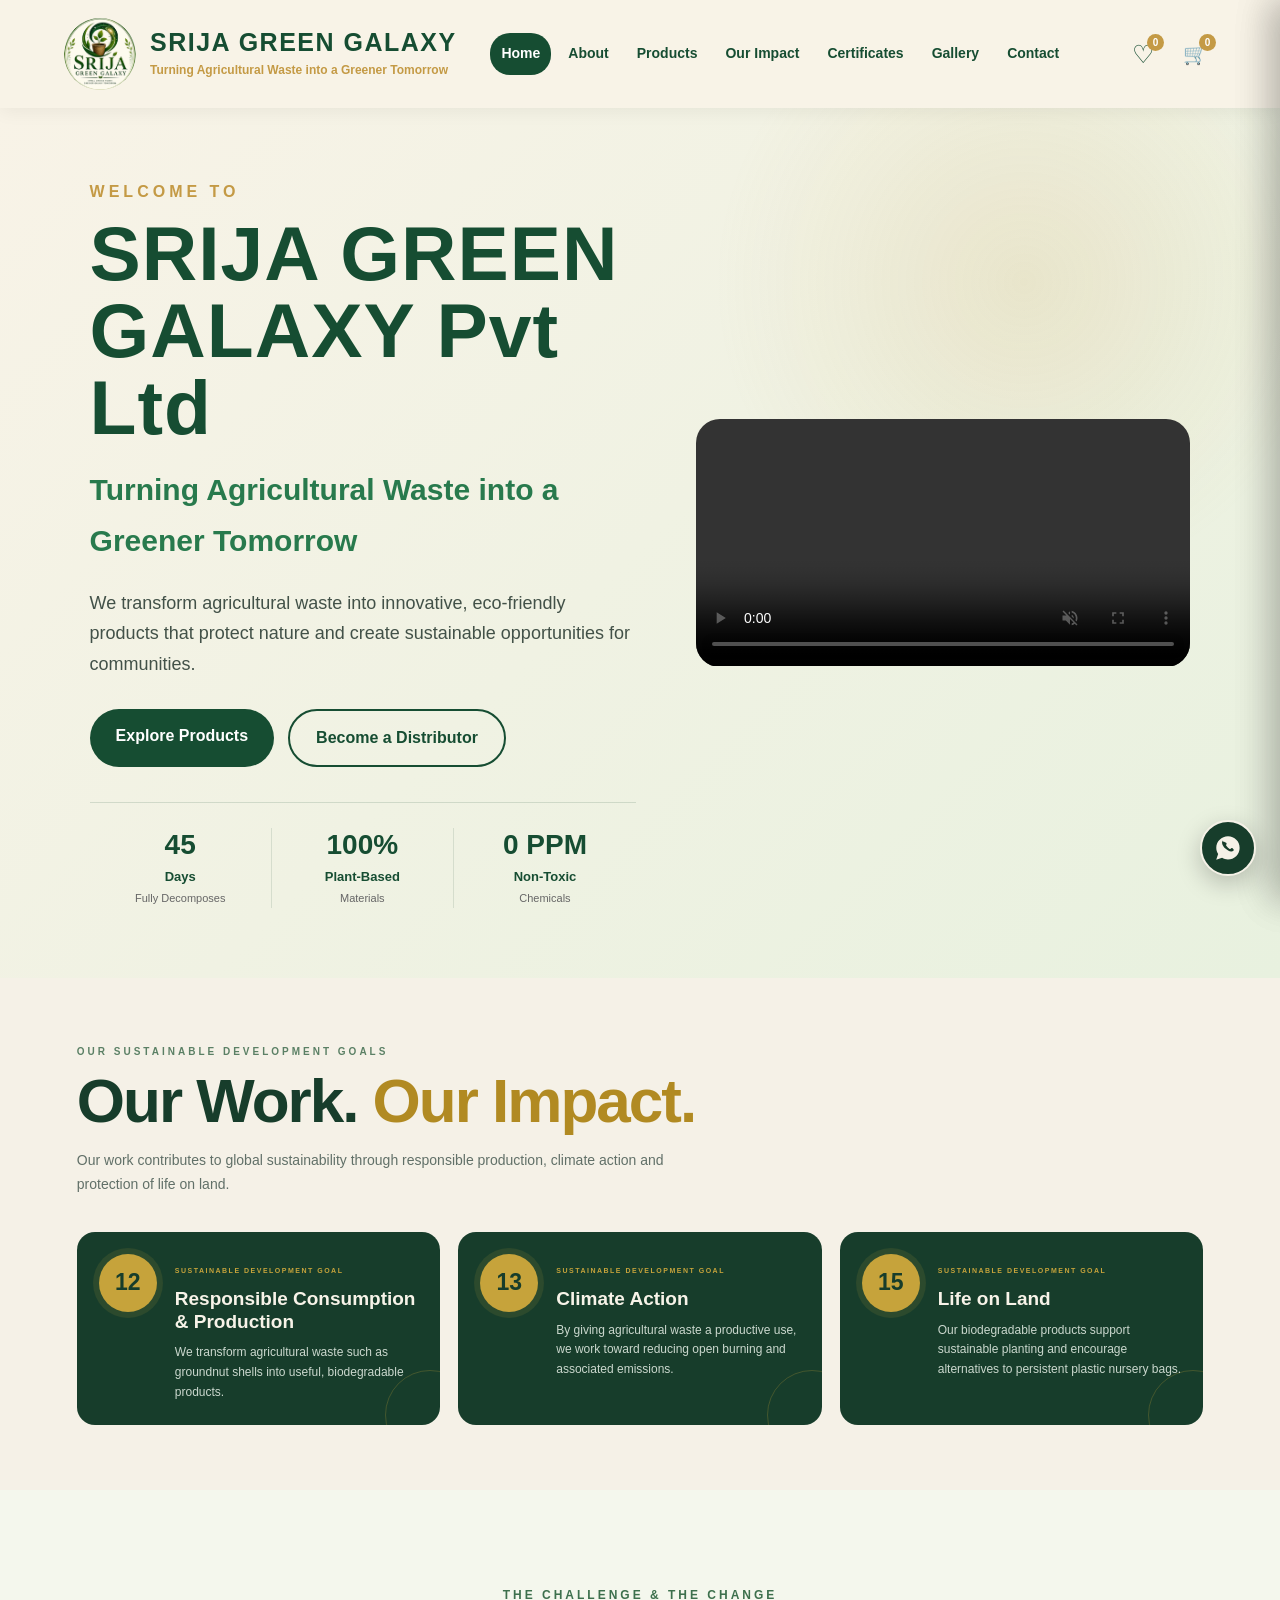
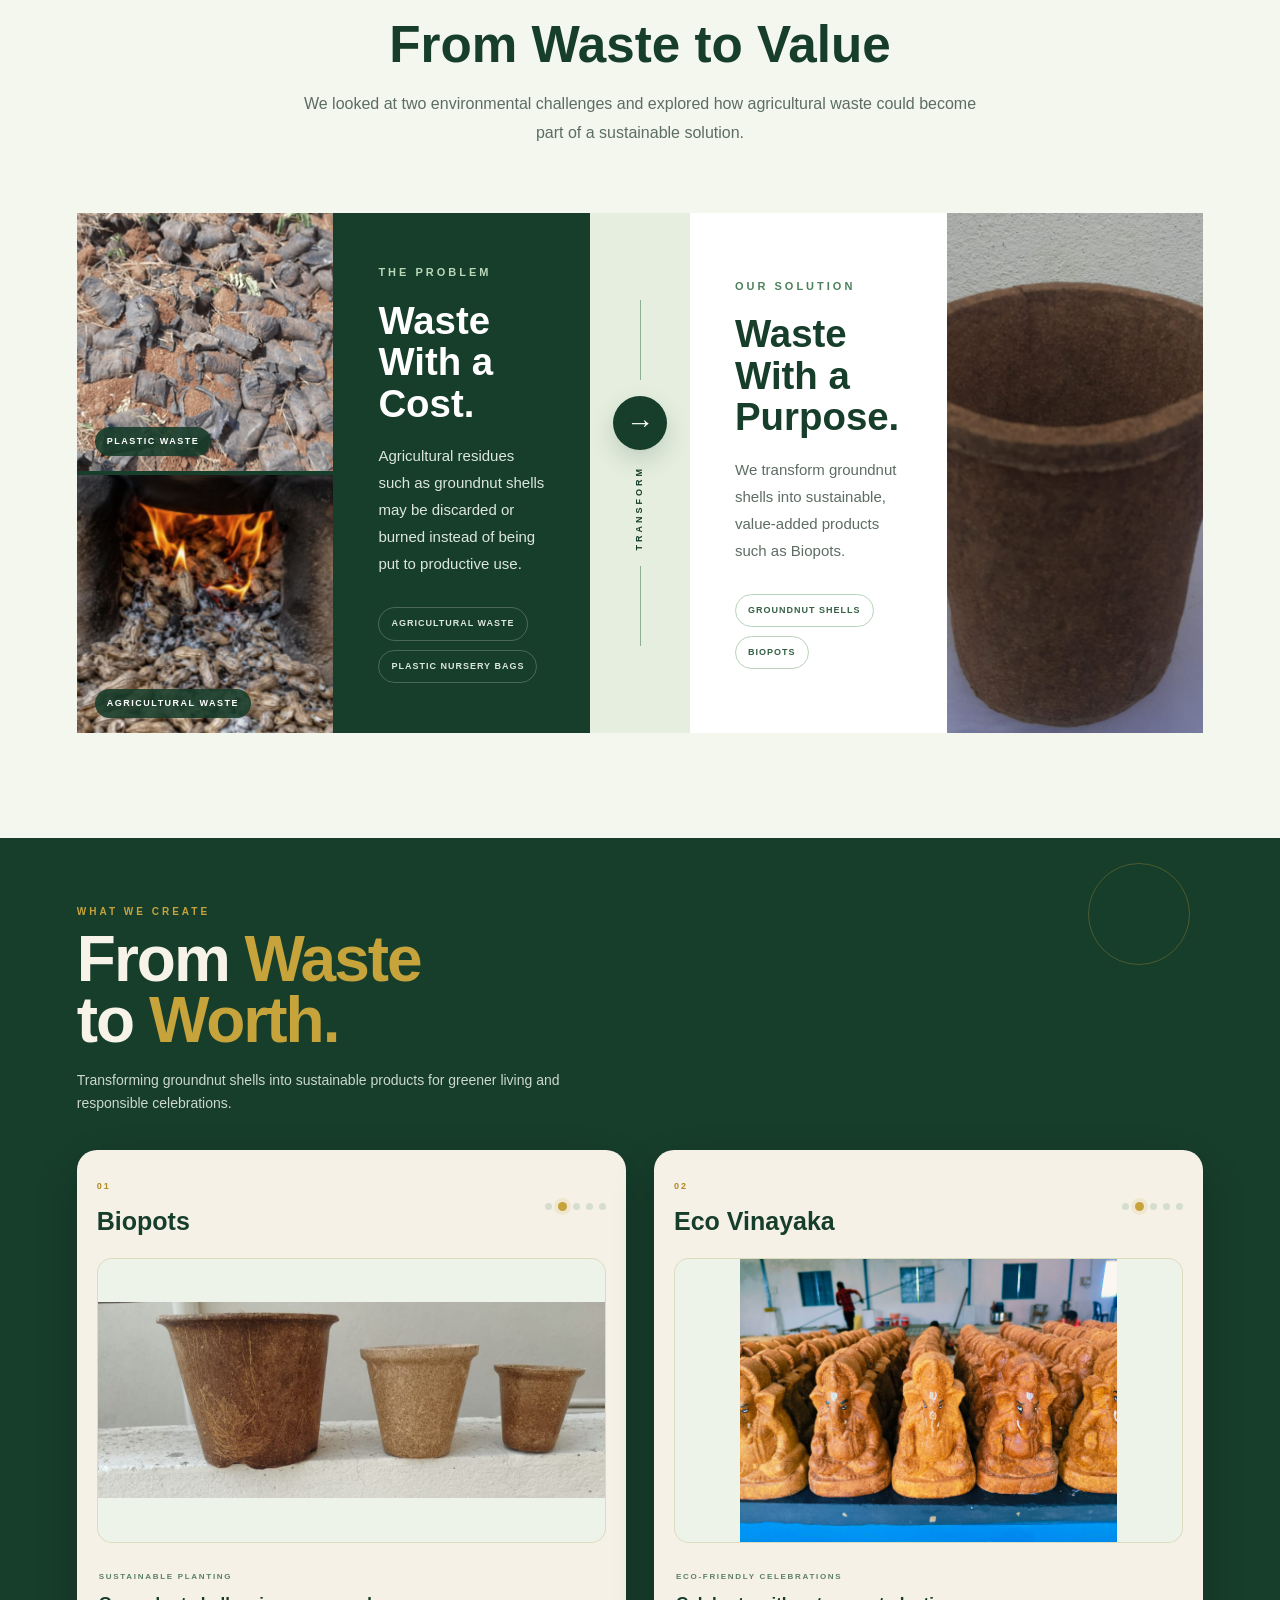
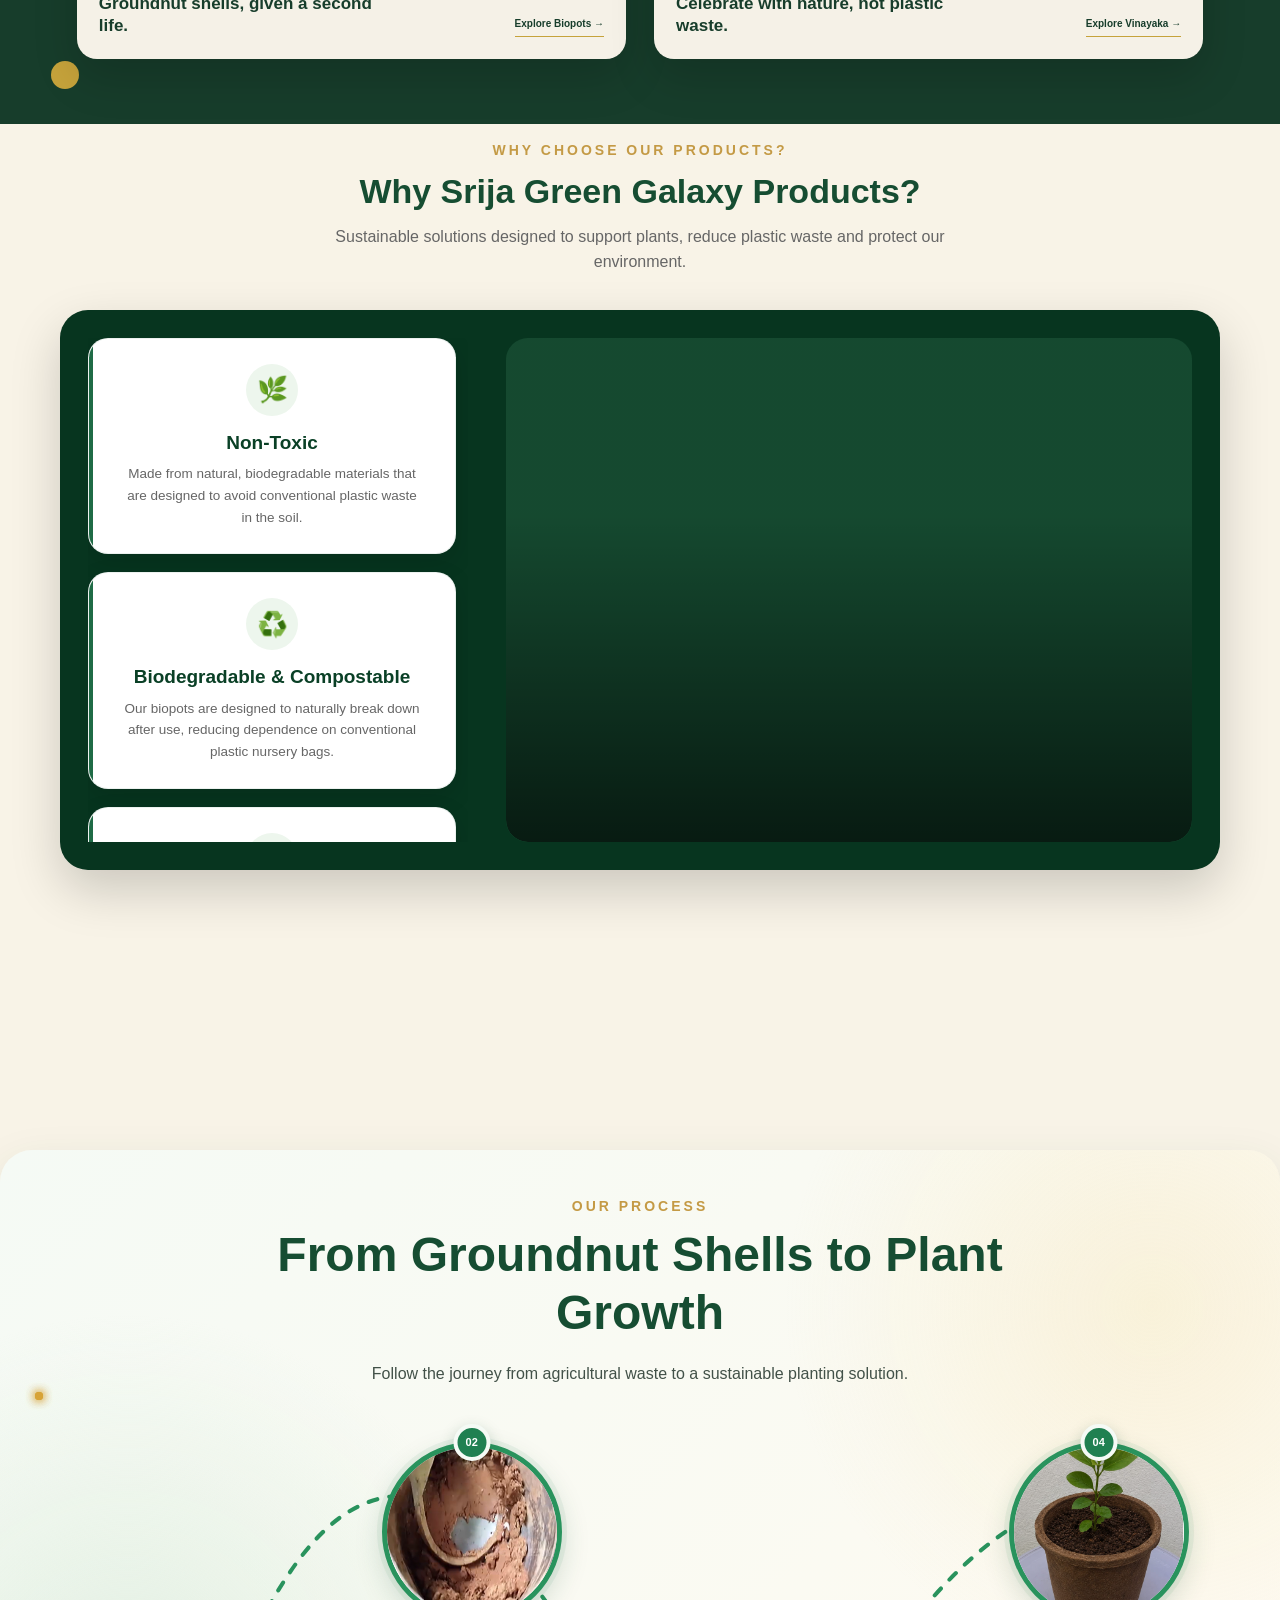
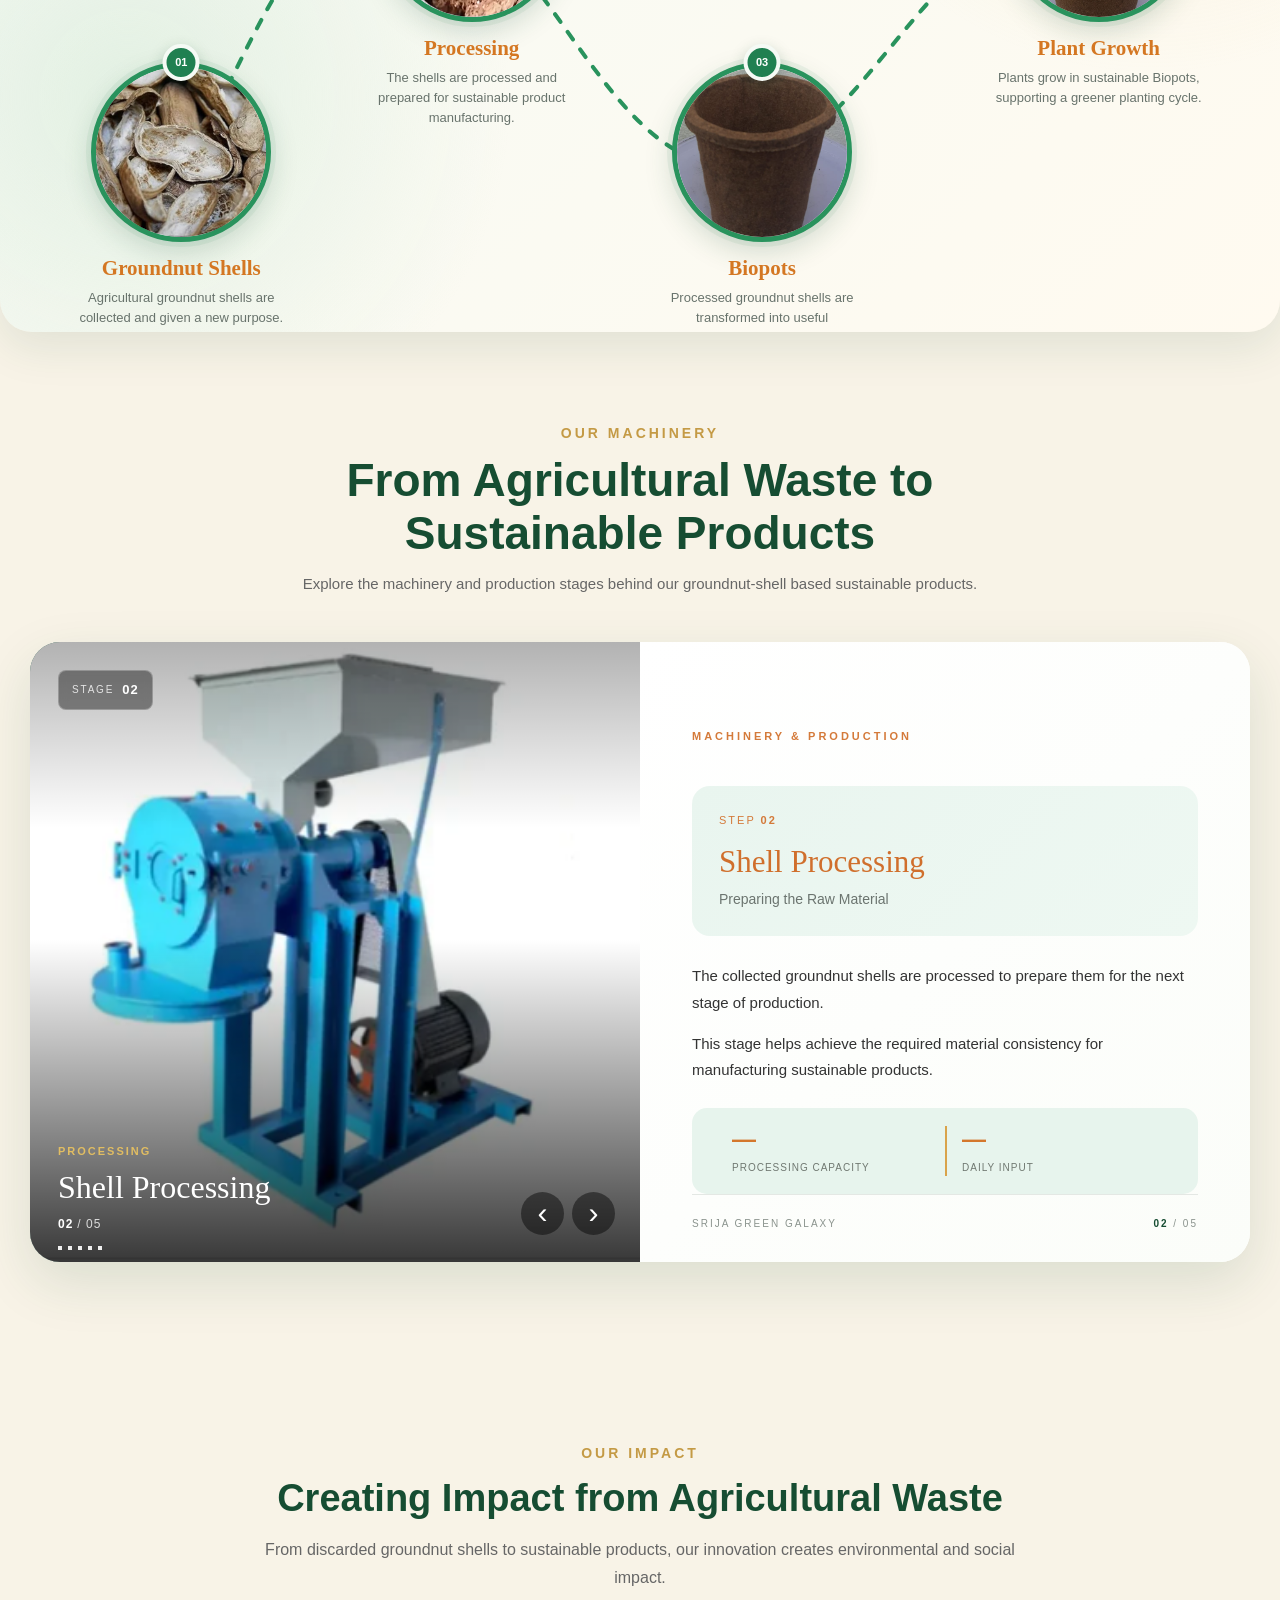
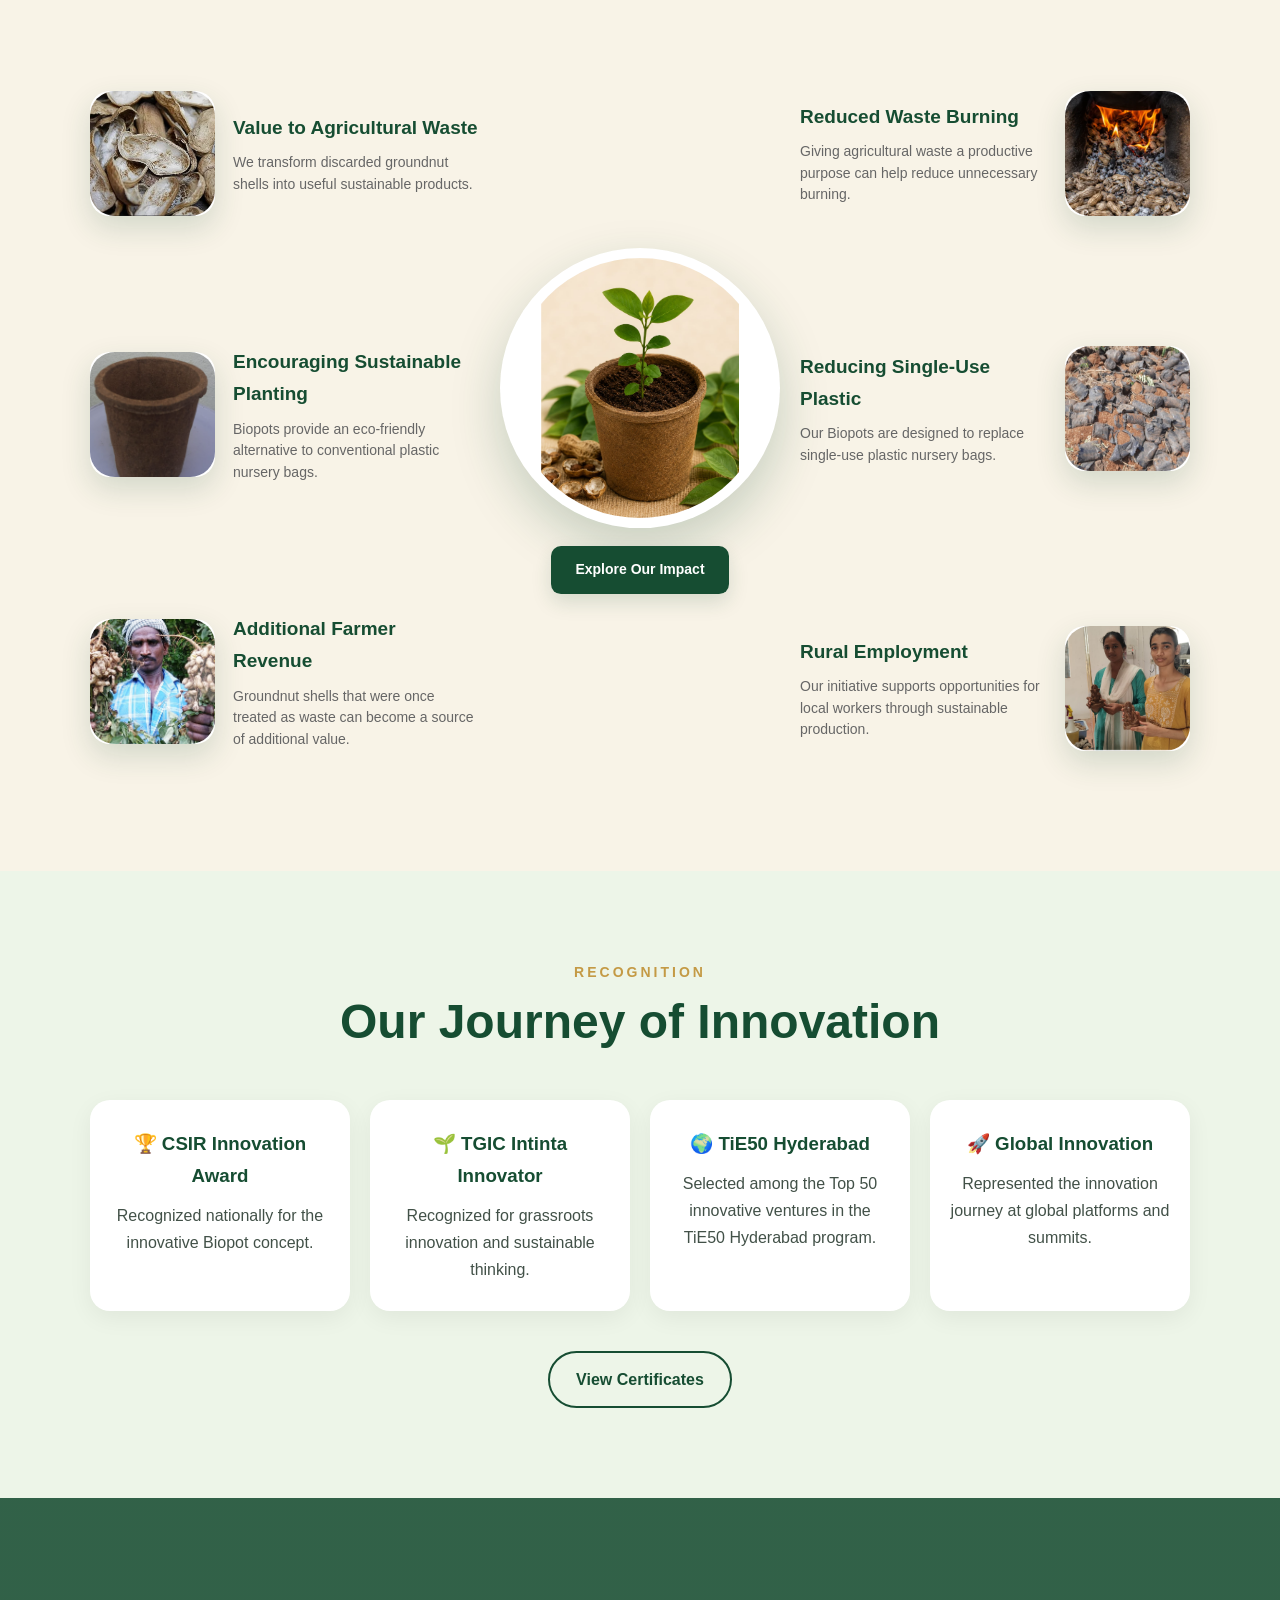
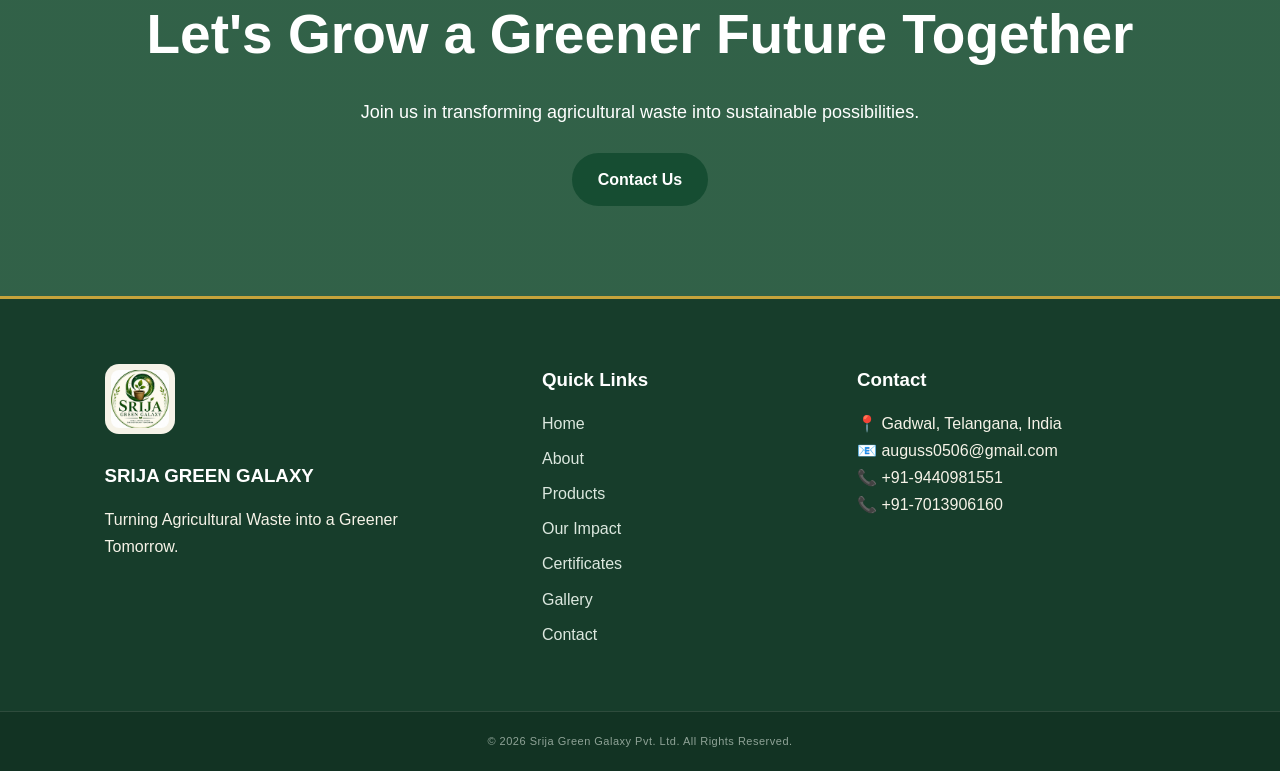
==== commit 1fb24bdd: "nobil-friendly-improvement" ====
--- a/index.html
+++ b/index.html
@@ -29,7 +29,20 @@
         </div>
     </div>
 
-
+    <!-- MOBILE MENU BUTTON -->
+
+<button
+    type="button"
+    class="mobile-menu-btn"
+    id="mobileMenuBtn"
+    aria-label="Open navigation menu"
+    aria-expanded="false">
+
+    <span></span>
+    <span></span>
+    <span></span>
+
+</button>
     <nav class="navbar">
         <a href="index.html" class="active">Home</a>
         
@@ -1471,8 +1484,58 @@
 
     </div>
 
-</aside>
-
+</aside><!-- FLOATING WHATSAPP -->
+
+<a href="https://wa.me/919440981551"
+   class="floating-whatsapp"
+   target="_blank"
+   rel="noopener noreferrer"
+   aria-label="Chat with us on WhatsApp"
+   title="Chat with us on WhatsApp">
+
+    <span class="whatsapp-icon">
+
+        <svg viewBox="0 0 32 32"
+             xmlns="http://www.w3.org/2000/svg"
+             aria-hidden="true">
+
+            <path d="M16 3.5C9.1 3.5 3.5 9 3.5 15.8c0 2.4.7 4.7 2 6.6L3.4 28.5l6.3-2c1.9 1.1 4 1.7 6.2 1.7 6.9 0 12.5-5.5 12.5-12.3C28.5 9 22.9 3.5 16 3.5z"
+                  fill="currentColor"/>
+
+            <path d="M11.1 9.7c.3-.3.7-.4 1.1-.2l1.8.9c.4.2.6.6.5 1l-.5 1.5c-.1.3 0 .6.2.8.9 1.4 2.1 2.5 3.5 3.3.3.2.6.2.8 0l1.3-.9c.3-.2.8-.2 1 .1l1.2 1.4c.3.3.3.8 0 1.1-.7.8-1.7 1.2-2.7 1.1-2.1-.2-4.3-1.5-6.1-3.2-1.8-1.7-3.2-3.8-3.5-5.8-.2-1 .2-2 .9-2.9z"
+                  fill="#173d2b"/>
+
+        </svg>
+
+    </span>
+
+</a>
+<!-- BACK TO TOP BUTTON -->
+
+<button
+    type="button"
+    id="backToTop"
+    class="back-to-top"
+    aria-label="Back to top"
+    title="Back to top">
+
+    <svg
+        viewBox="0 0 24 24"
+        xmlns="http://www.w3.org/2000/svg"
+        aria-hidden="true">
+
+        <path
+            d="M12 19V5
+               M6.5 11.5L12 6
+               L17.5 11.5"
+            fill="none"
+            stroke="currentColor"
+            stroke-width="2"
+            stroke-linecap="round"
+            stroke-linejoin="round"/>
+    </svg>
+
+</button>
     <script src="assets/js/script.js"></script>
 
 </body>
--- a/assets/css/styles.css
+++ b/assets/css/styles.css
@@ -13568,4 +13568,343 @@
     color: #173d2b;
 
     transform: translateY(-2px);
+}
+/* =========================================
+   PREMIUM FLOATING WHATSAPP
+========================================= */
+
+.floating-whatsapp {
+    position: fixed;
+
+    right: 24px;
+    bottom: 24px;
+
+    width: 56px;
+    height: 56px;
+
+    display: flex;
+    align-items: center;
+    justify-content: center;
+
+    background: #173d2b;
+    color: #f5f1e7;
+
+    border: 2px solid #f5f1e7;
+    border-radius: 50%;
+
+    text-decoration: none;
+
+    box-shadow:
+        0 8px 25px rgba(0, 0, 0, 0.22),
+        0 0 0 0 rgba(23, 61, 43, 0.35);
+
+    z-index: 9999;
+
+    animation: whatsappPulse 2.4s infinite;
+
+    transition:
+        transform .3s ease,
+        background .3s ease,
+        box-shadow .3s ease;
+}
+
+
+/* WhatsApp icon */
+
+.whatsapp-icon {
+    width: 32px;
+    height: 32px;
+
+    display: flex;
+    align-items: center;
+    justify-content: center;
+}
+
+.whatsapp-icon svg {
+    width: 30px;
+    height: 30px;
+
+    display: block;
+}
+
+
+/* Continuous soft pulse */
+
+@keyframes whatsappPulse {
+
+    0% {
+        box-shadow:
+            0 8px 25px rgba(0, 0, 0, 0.22),
+            0 0 0 0 rgba(23, 61, 43, 0.35);
+    }
+
+    60% {
+        box-shadow:
+            0 8px 25px rgba(0, 0, 0, 0.22),
+            0 0 0 13px rgba(23, 61, 43, 0);
+    }
+
+    100% {
+        box-shadow:
+            0 8px 25px rgba(0, 0, 0, 0.22),
+            0 0 0 0 rgba(23, 61, 43, 0);
+    }
+}
+
+
+/* Hover */
+
+.floating-whatsapp:hover {
+    transform: translateY(-5px) scale(1.06);
+
+    background: #c6a33b;
+
+    color: #173d2b;
+
+    box-shadow:
+        0 12px 30px rgba(0, 0, 0, 0.28),
+        0 0 0 5px rgba(198, 163, 59, 0.18);
+}
+
+
+/* Stop pulse while hovering */
+
+.floating-whatsapp:hover {
+    animation-play-state: paused;
+}
+
+
+/* Mobile */
+
+@media (max-width: 600px) {
+
+    .floating-whatsapp {
+        width: 50px;
+        height: 50px;
+
+        right: 16px;
+        bottom: 16px;
+    }
+
+    .whatsapp-icon {
+        width: 29px;
+        height: 29px;
+    }
+
+    .whatsapp-icon svg {
+        width: 27px;
+        height: 27px;
+    }
+}/* =========================================
+   BACK TO TOP BUTTON
+========================================= */
+
+.back-to-top {
+    position: fixed;
+
+    right: 24px;
+    bottom: 92px;
+
+    width: 48px;
+    height: 48px;
+
+    display: flex;
+    align-items: center;
+    justify-content: center;
+
+    border: 1px solid rgba(245, 241, 231, 0.35);
+    border-radius: 50%;
+
+    background: #173d2b;
+    color: #f5f1e7;
+
+    cursor: pointer;
+
+    opacity: 0;
+    visibility: hidden;
+    transform: translateY(12px);
+
+    z-index: 9998;
+
+    box-shadow: 0 8px 24px rgba(0, 0, 0, 0.20);
+
+    transition:
+        opacity .3s ease,
+        visibility .3s ease,
+        transform .3s ease,
+        background .3s ease;
+}
+
+
+/* Visible state */
+
+.back-to-top.show {
+    opacity: 1;
+    visibility: visible;
+    transform: translateY(0);
+}
+
+
+/* Arrow */
+
+.back-to-top svg {
+    width: 22px;
+    height: 22px;
+}
+
+
+/* Hover */
+
+.back-to-top:hover {
+    background: #c6a33b;
+    color: #173d2b;
+
+    transform: translateY(-4px);
+}
+
+
+/* Mobile */
+
+@media (max-width: 600px) {
+
+    .back-to-top {
+        right: 16px;
+        bottom: 78px;
+
+        width: 44px;
+        height: 44px;
+    }
+
+    .back-to-top svg {
+        width: 20px;
+        height: 20px;
+    }
+}
+/* =========================================
+   PROFESSIONAL MOBILE MENU
+========================================= */
+
+.mobile-menu-btn {
+    display: none;
+
+    width: 44px;
+    height: 44px;
+
+    padding: 0;
+
+    border: 1px solid rgba(245, 241, 231, 0.25);
+    border-radius: 10px;
+
+    background: #173d2b;
+
+    align-items: center;
+    justify-content: center;
+    flex-direction: column;
+
+    gap: 5px;
+
+    cursor: pointer;
+
+    z-index: 10001;
+}
+
+.mobile-menu-btn span {
+    width: 20px;
+    height: 2px;
+
+    background: #f5f1e7;
+
+    border-radius: 2px;
+
+    transition: all .3s ease;
+}
+
+
+/* =========================================
+   MOBILE NAVIGATION
+========================================= */
+
+@media (max-width: 850px) {
+
+    .site-header {
+        position: relative;
+    }
+
+    .mobile-menu-btn {
+        display: flex;
+    }
+
+    .navbar {
+        position: absolute;
+
+        top: calc(100% + 10px);
+        left: 15px;
+        right: 15px;
+
+        display: flex;
+        flex-direction: column;
+
+        padding: 12px;
+
+        background: #173d2b;
+
+        border: 1px solid rgba(245, 241, 231, 0.12);
+        border-radius: 16px;
+
+        box-shadow: 0 18px 45px rgba(0, 0, 0, 0.22);
+
+        opacity: 0;
+        visibility: hidden;
+
+        transform: translateY(-10px);
+
+        pointer-events: none;
+
+        transition:
+            opacity .3s ease,
+            visibility .3s ease,
+            transform .3s ease;
+
+        z-index: 10000;
+    }
+
+    .navbar.mobile-open {
+        opacity: 1;
+        visibility: visible;
+
+        transform: translateY(0);
+
+        pointer-events: auto;
+    }
+
+    .navbar a {
+        width: 100%;
+
+        box-sizing: border-box;
+
+        padding: 13px 16px;
+
+        border-radius: 10px;
+
+        color: #f5f1e7;
+
+        text-decoration: none;
+
+        font-size: 13px;
+
+        transition:
+            background .25s ease,
+            color .25s ease,
+            padding-left .25s ease;
+    }
+
+    .navbar a:hover,
+    .navbar a.active {
+        background: rgba(245, 241, 231, 0.08);
+
+        color: #c6a33b;
+
+        padding-left: 21px;
+    }
+
 }
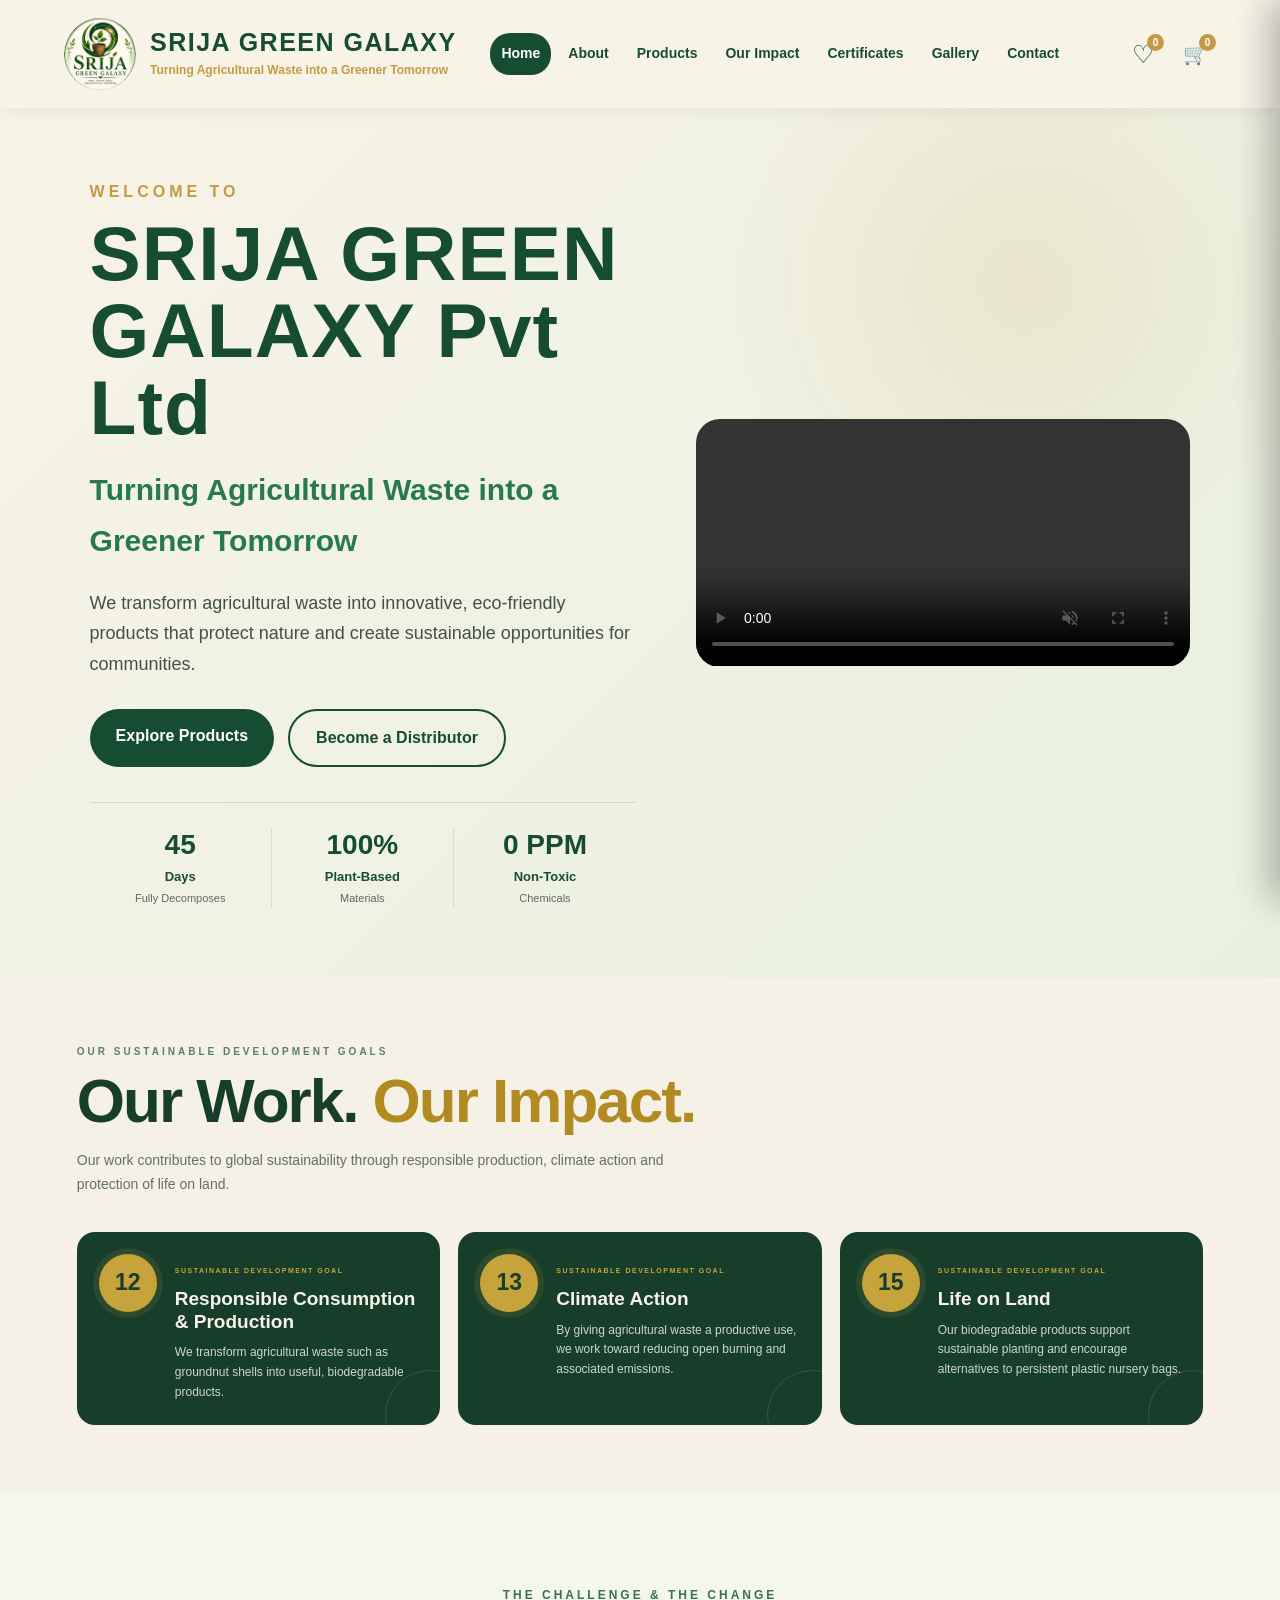
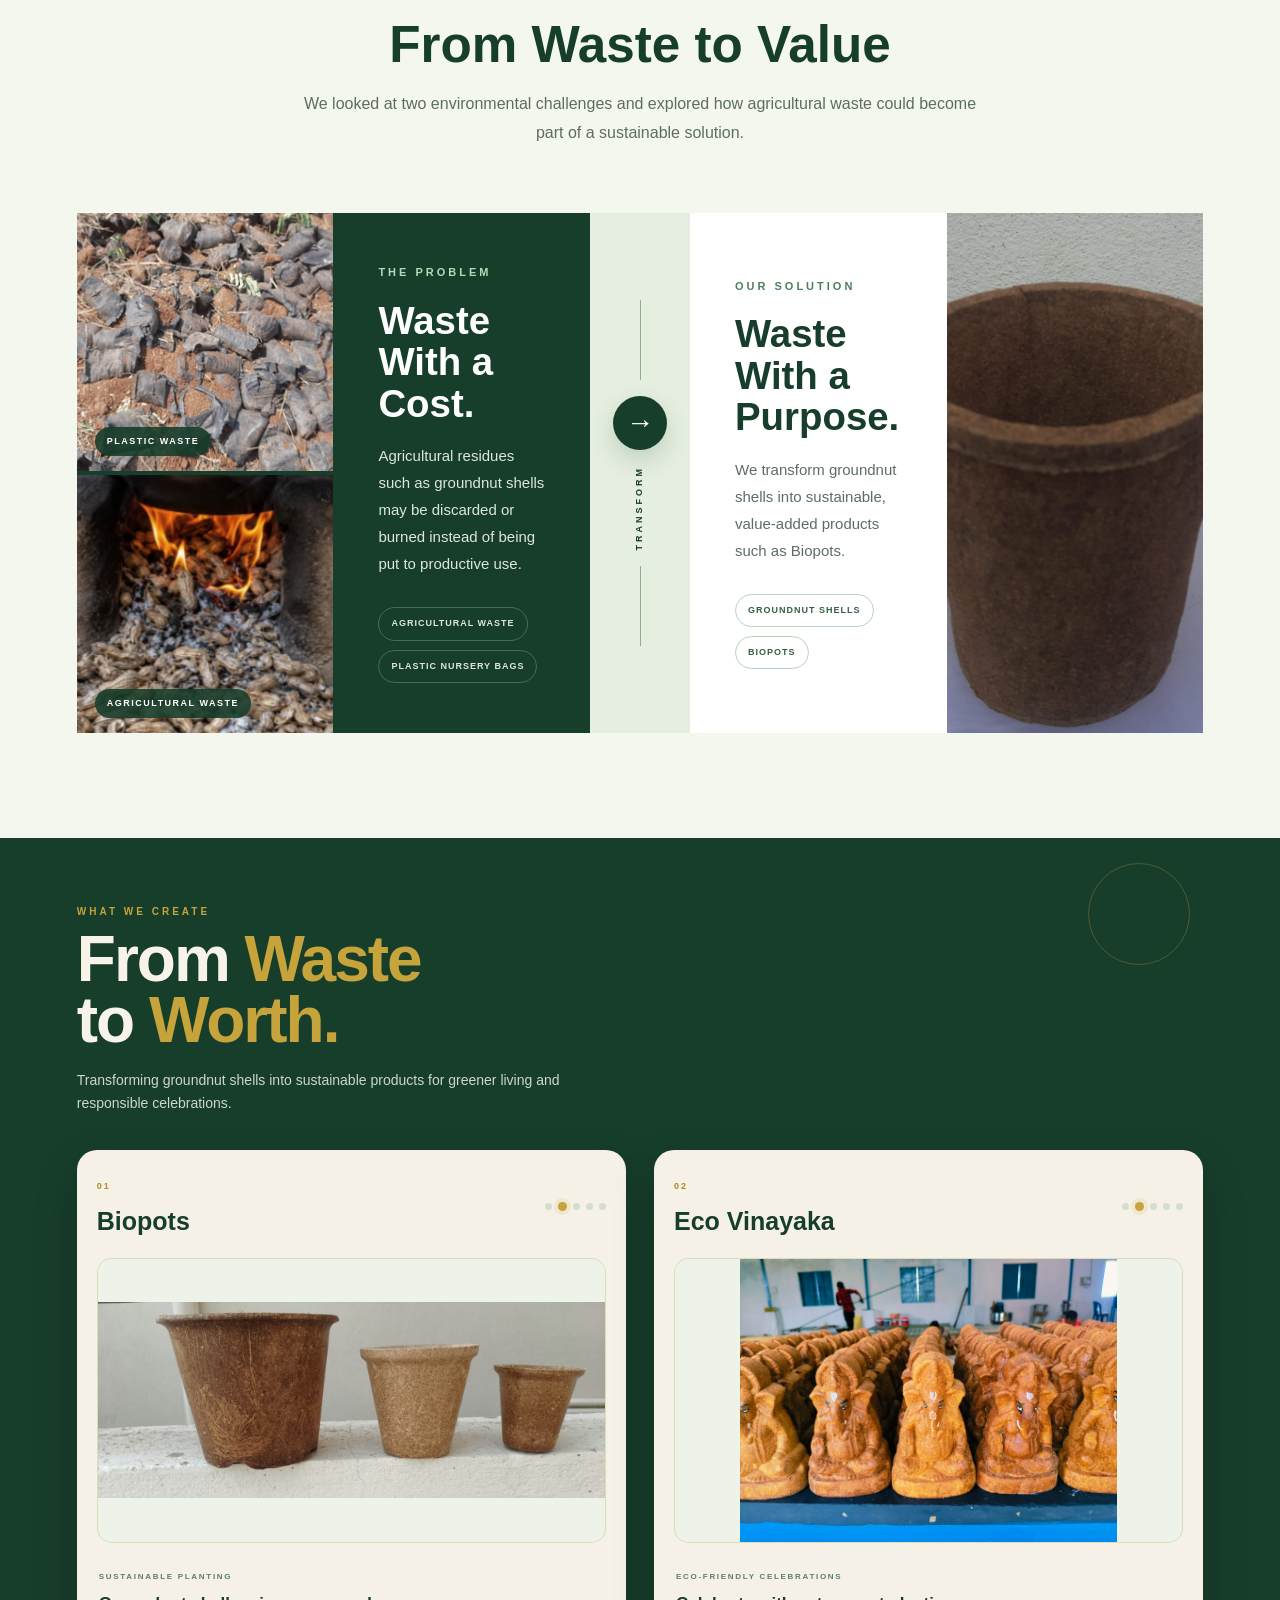
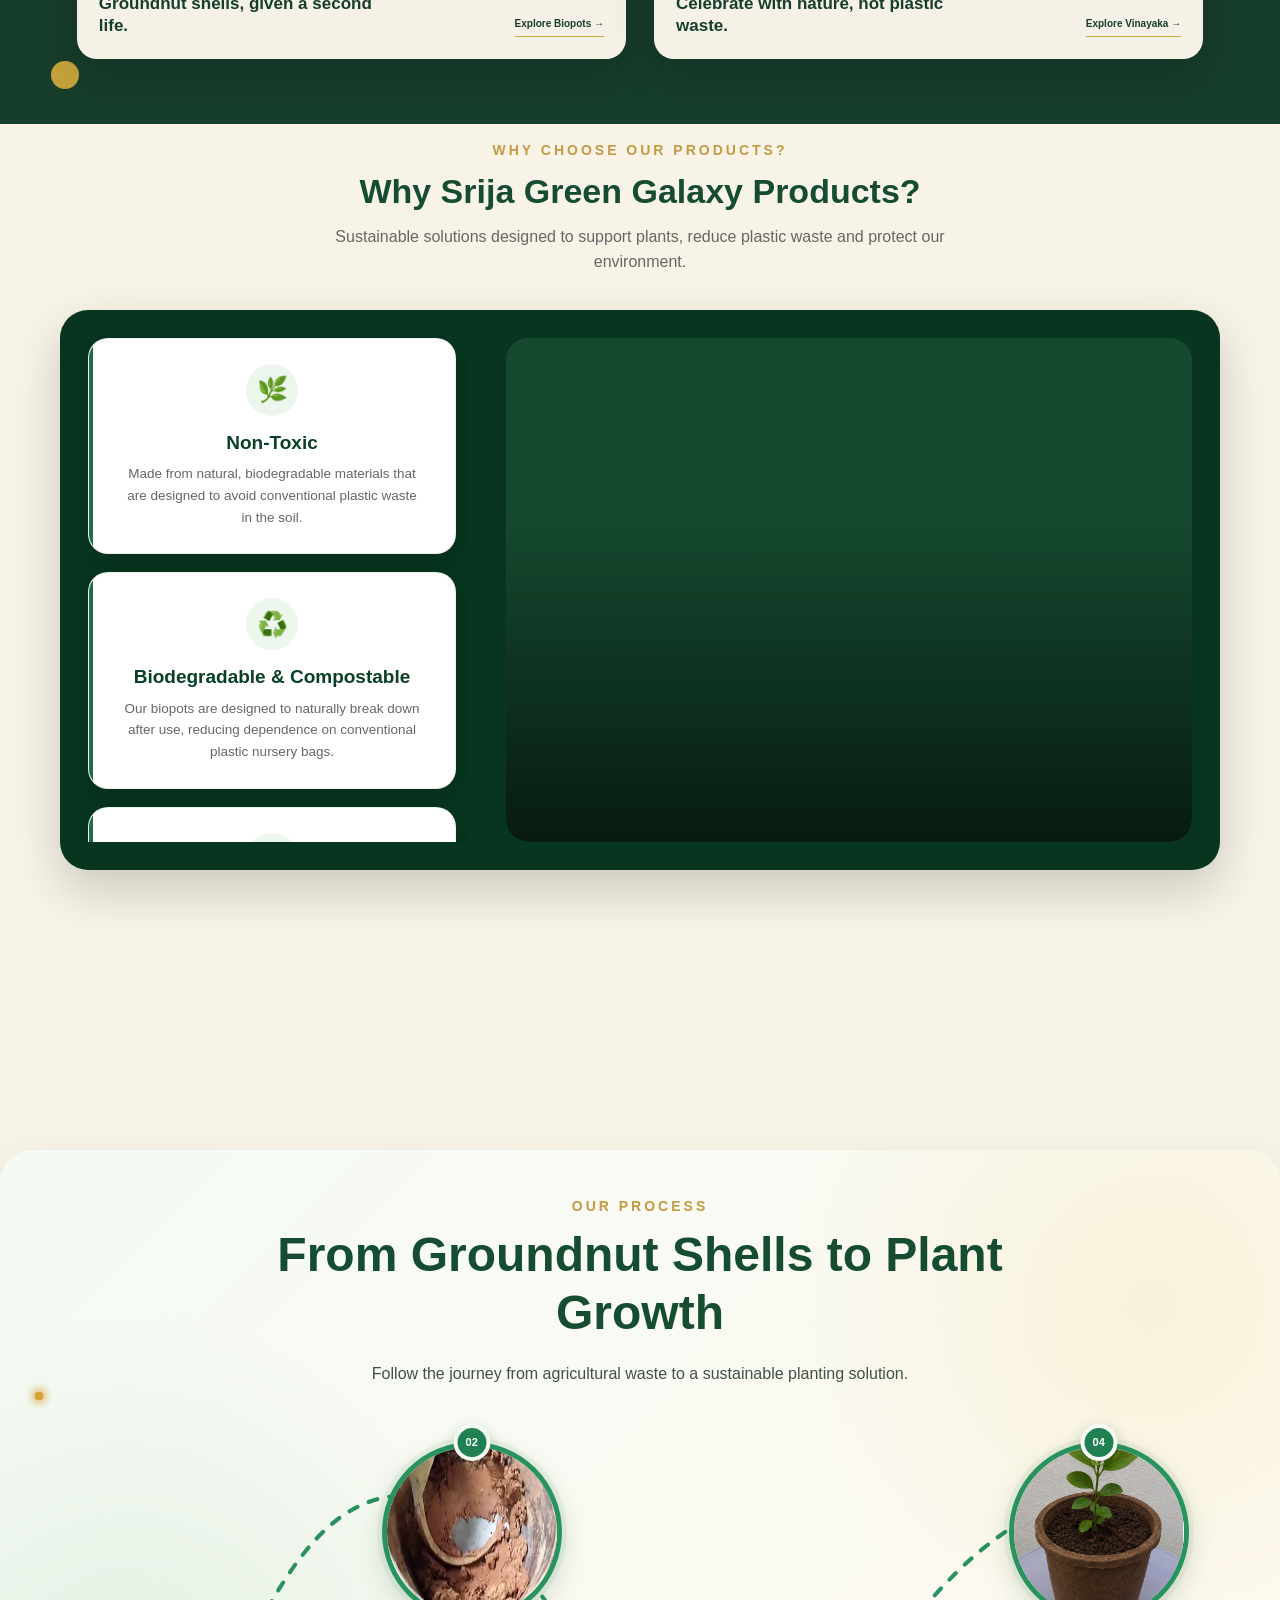
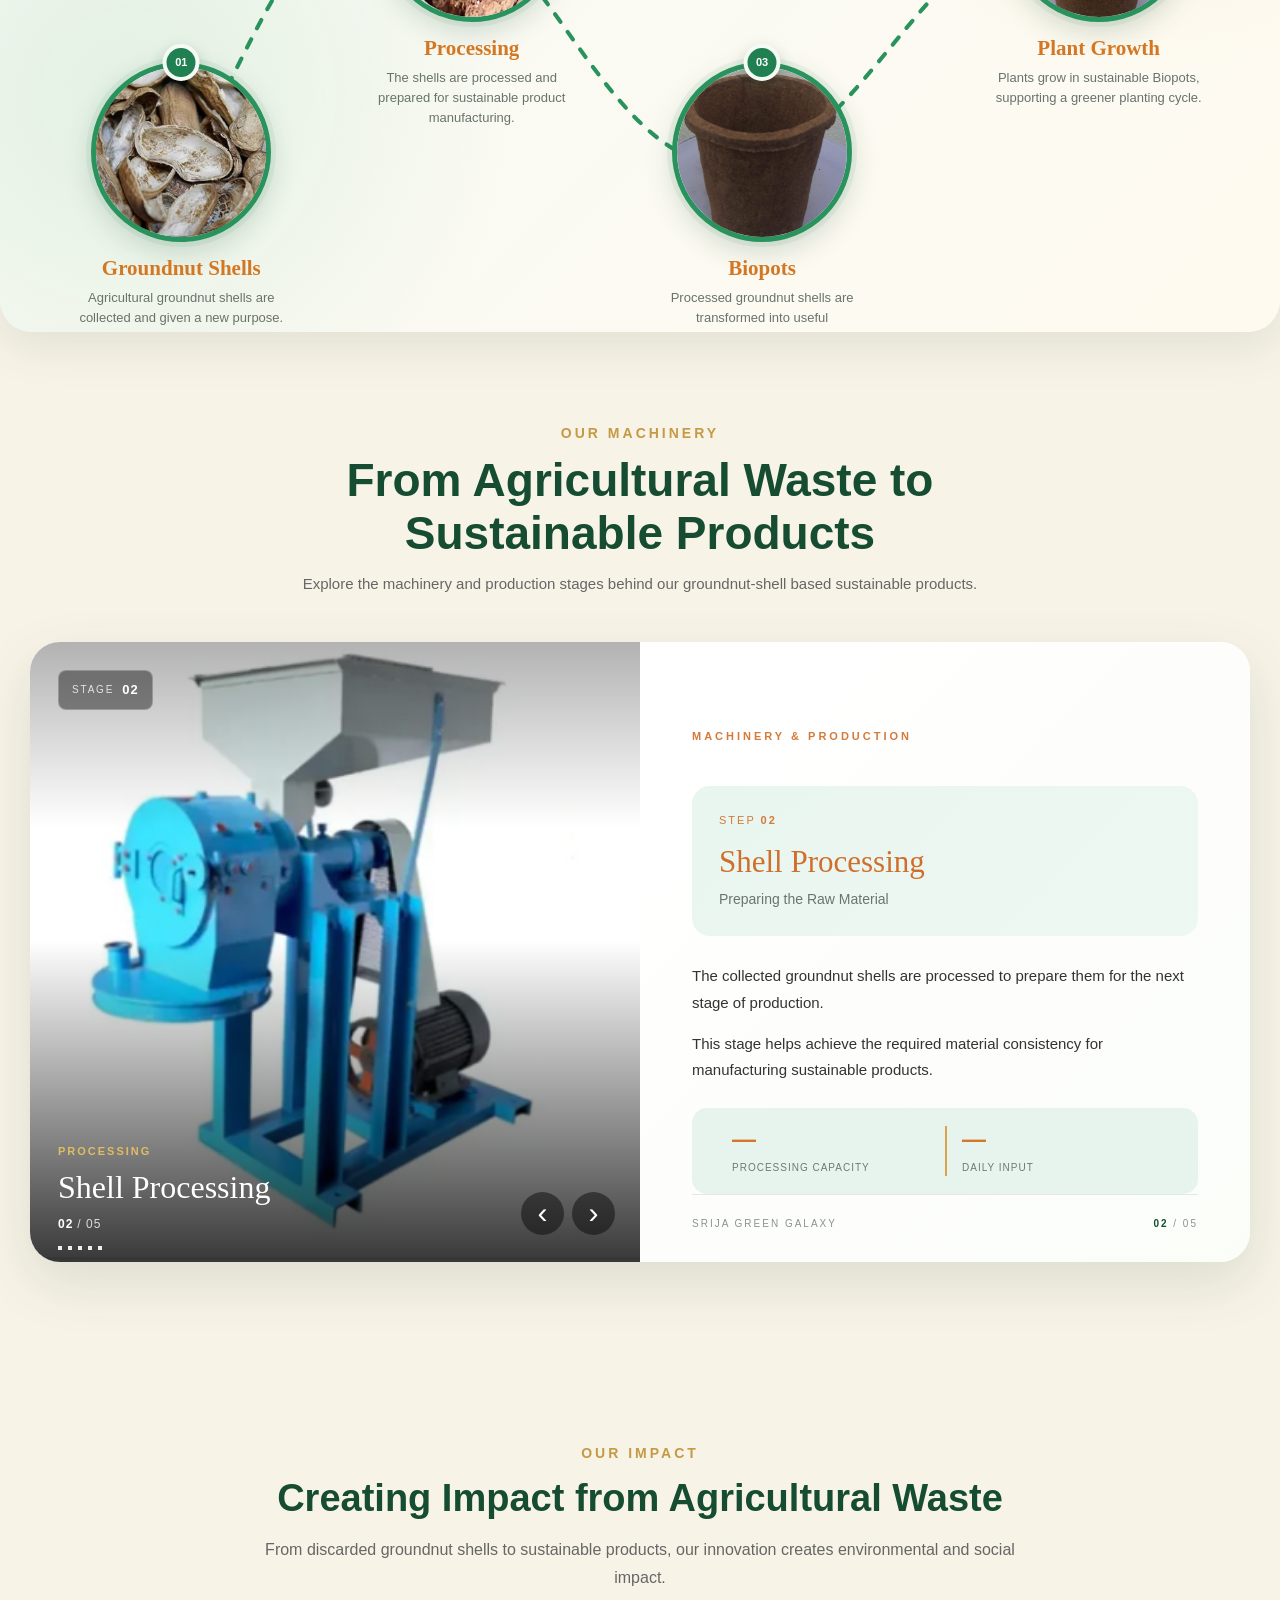
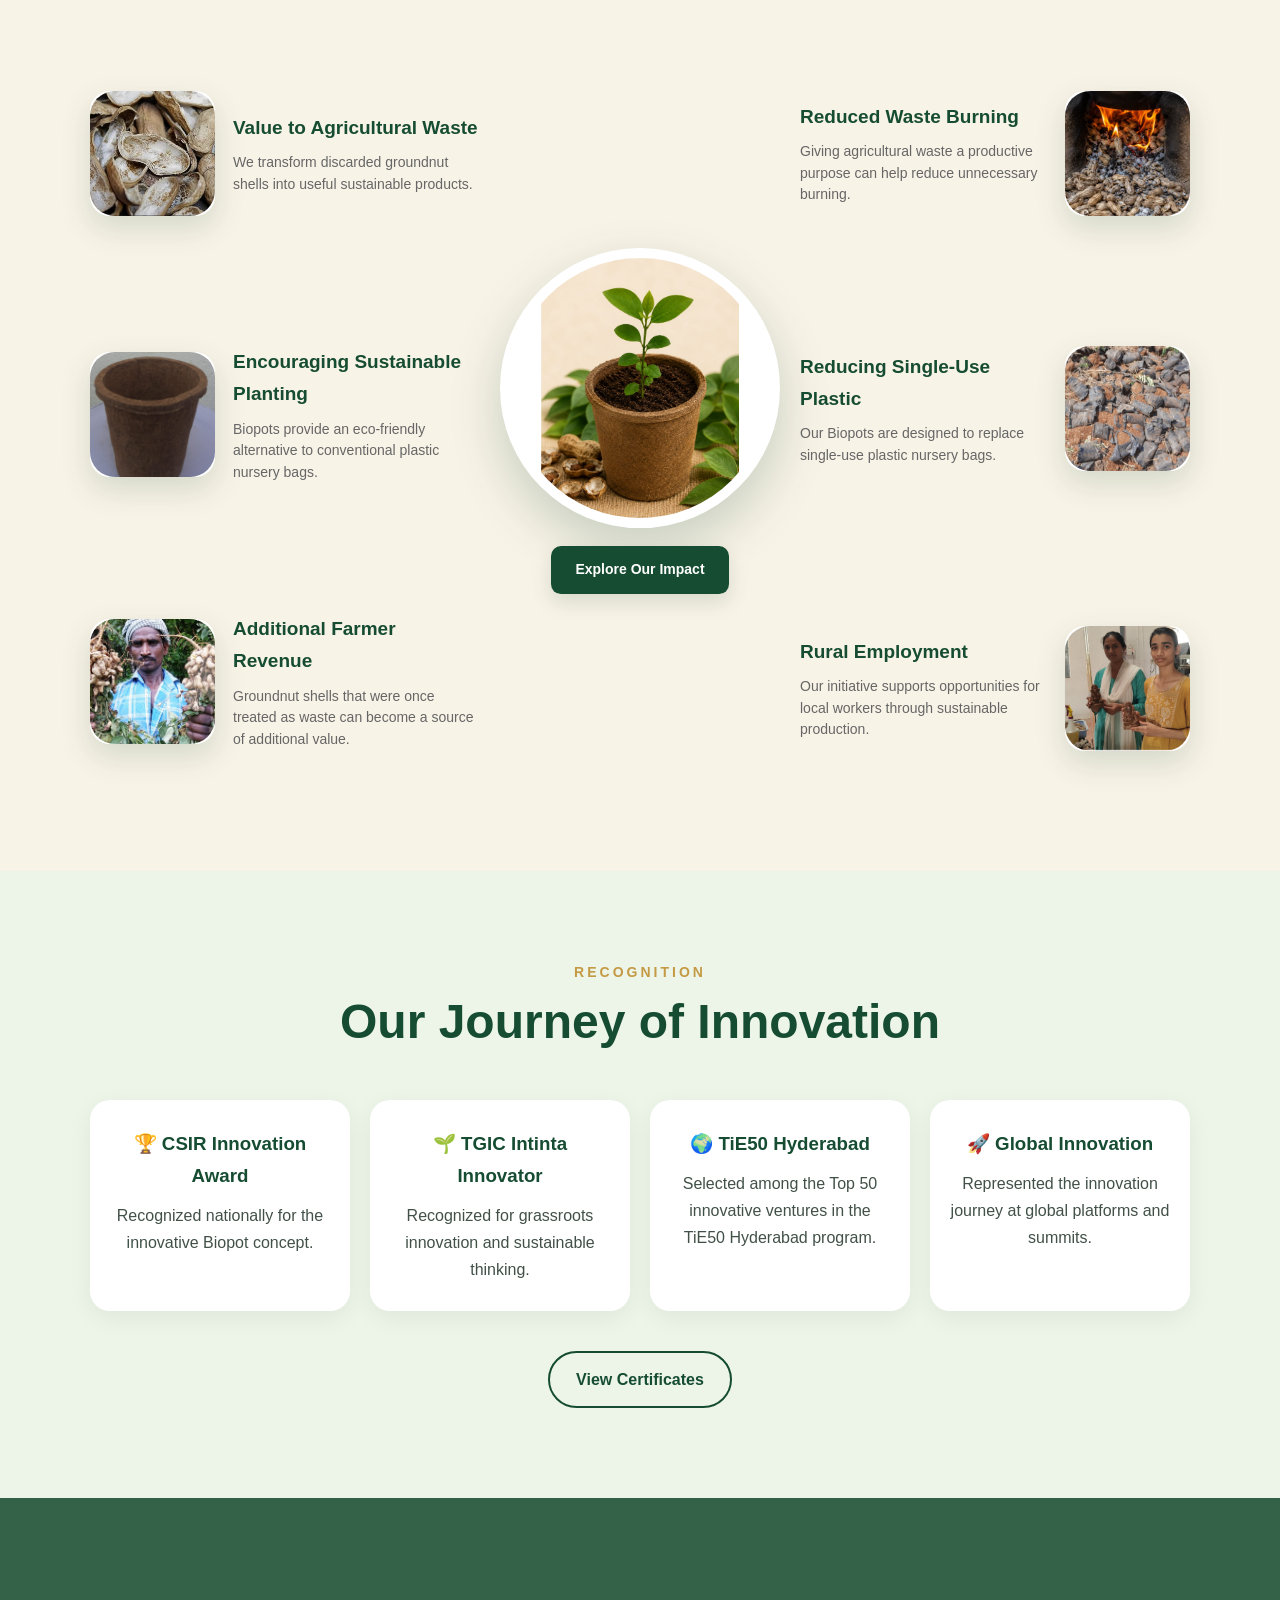
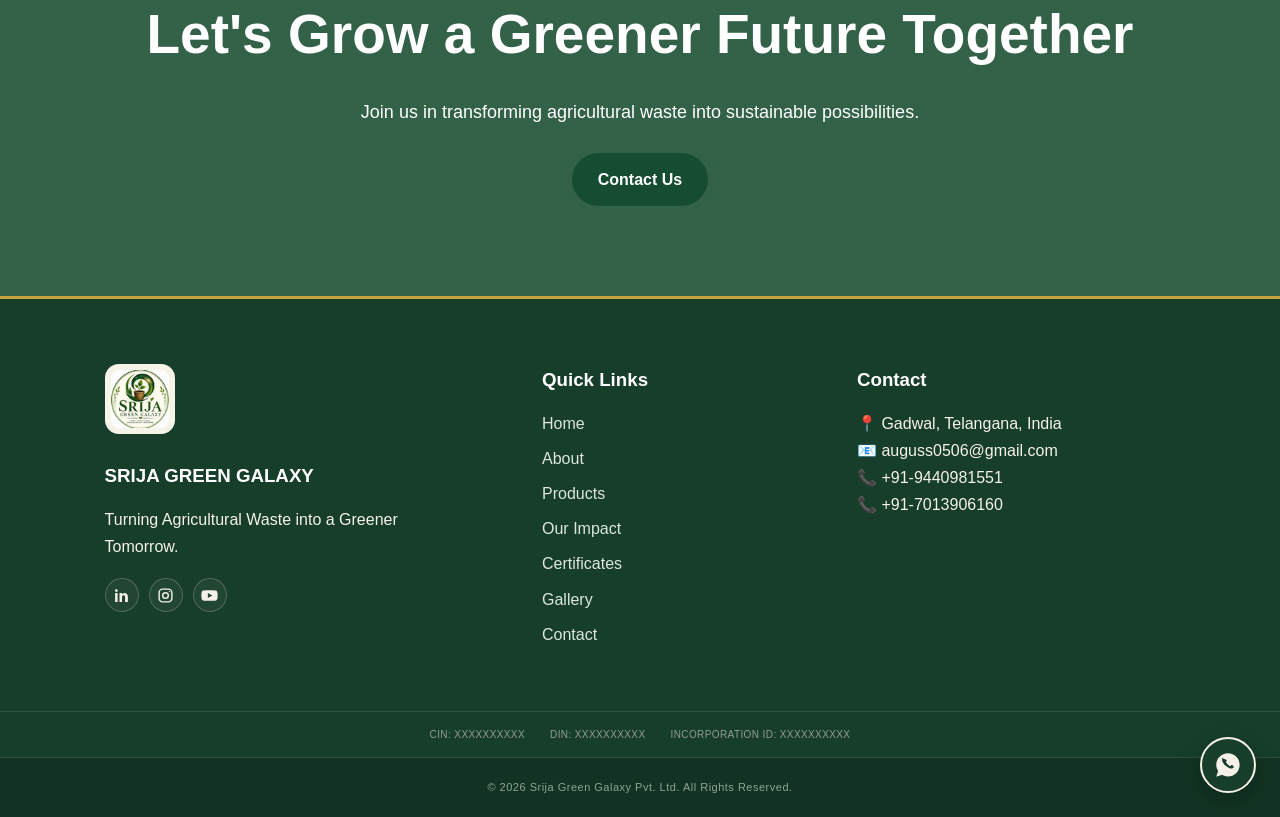
==== commit e753a585: "footer update" ====
--- a/index.html
+++ b/index.html
@@ -8,7 +8,10 @@
 
     <meta name="description"
         content="Srija Green Galaxy transforms agricultural waste such as groundnut shells into eco-friendly Biopots and sustainable products.">
-
+    <meta name="author"
+          content="Srija Green Galaxy Pvt. Ltd.">
+    <link rel="canonical"
+      href="https://srija050.github.io/srija-green-galaxy/">
     <link rel="stylesheet" href="assets/css/styles.css">
 </head>
 
@@ -1229,7 +1232,9 @@
 
             <div class="impact-image">
                 <img src="assets/images/team/empowerment.png"
-                     alt="Srija Green Galaxy team">
+                     alt="Srija Green Galaxy team"
+                     loading="lazy"
+     decoding="async">
             </div>
 
         </div>
@@ -1320,75 +1325,167 @@
 
     </main>
 
-
-    <!-- ================= FOOTER ================= -->
-    <footer class="site-footer">
-
-        <div class="footer-content">
-
-            <div>
-
-                <img src="assets/images/logo.png"
-                     alt="Srija Green Galaxy"
-                     class="footer-logo">
-
-                <h3>SRIJA GREEN GALAXY</h3>
-
-                <p>
-                    Turning Agricultural Waste into a Greener Tomorrow.
-                </p>
-
-            </div>
-
-
-            <div>
-
-                <h3>Quick Links</h3>
-
-                <a href="index.html">Home</a>
-                
-                <a href="about.html">About</a>
-                <a href="products.html">Products</a>
-                <a href="impact.html">Our Impact</a>
-                <a href="certificates.html">Certificates</a>
-                <a href="gallery.html">Gallery</a>
-                <a href="contact.html">Contact</a>
-            </div>
-
-
-            <div>
-
-                <h3>Contact</h3>
-
-                <p>📍 Gadwal, Telangana, India</p>
-
-                <p>
-                    📧 auguss0506@gmail.com
-                </p>
-
-                <p>
-                    📞 +91-9440981551
-                </p>
-
-                <p>
-                    📞 +91-7013906160
-                </p>
-
-            </div>
-
-        </div>
-
-
-        <div class="footer-bottom">
+<!-- ================= FOOTER ================= -->
+<footer class="site-footer">
+
+    <div class="footer-content">
+
+        <!-- BRAND -->
+        <div>
+
+            <img src="assets/images/logo.png"
+                 alt="Srija Green Galaxy"
+                 class="footer-logo">
+
+            <h3>SRIJA GREEN GALAXY</h3>
 
             <p>
-                © 2026 Srija Green Galaxy Pvt. Ltd.
-                All Rights Reserved.
+                Turning Agricultural Waste into a Greener Tomorrow.
             </p>
 
-        </div>
-
-    </footer>
+            <!-- SOCIAL ICONS -->
+            <div class="footer-socials">
+
+                <!-- LinkedIn -->
+                <a href="https://www.linkedin.com/in/a-srija-120b14329"
+                   target="_blank"
+                   rel="noopener noreferrer"
+                   aria-label="LinkedIn"
+                   title="LinkedIn">
+
+                    <svg viewBox="0 0 24 24">
+                        <path fill="currentColor"
+                              d="M6.5 8.5H3V21h3.5V8.5ZM4.75 3A2.05 2.05 0 1 0 4.75 7.1 2.05 2.05 0 0 0 4.75 3ZM21 13.9c0-3.76-2-5.52-4.67-5.52-2.15 0-3.1 1.18-3.63 2.01V8.5H9.2V21h3.5v-6.2c0-1.64.31-3.23 2.34-3.23 2 0 2.03 1.88 2.03 3.34V21H21v-7.1Z"/>
+                    </svg>
+
+                </a>
+
+
+                <!-- Instagram -->
+                <a href="https://www.instagram.com/srijagreengalaxy"
+                   target="_blank"
+                   rel="noopener noreferrer"
+                   aria-label="Instagram"
+                   title="Instagram">
+
+                    <svg viewBox="0 0 24 24">
+
+                        <rect x="3"
+                              y="3"
+                              width="18"
+                              height="18"
+                              rx="5"
+                              fill="none"
+                              stroke="currentColor"
+                              stroke-width="2"/>
+
+                        <circle cx="12"
+                                cy="12"
+                                r="4"
+                                fill="none"
+                                stroke="currentColor"
+                                stroke-width="2"/>
+
+                        <circle cx="17.5"
+                                cy="6.5"
+                                r="1"
+                                fill="currentColor"/>
+
+                    </svg>
+
+                </a>
+
+
+                <!-- YouTube -->
+                <a href="https://www.youtube.com/@augustienauguss"
+                   target="_blank"
+                   rel="noopener noreferrer"
+                   aria-label="YouTube"
+                   title="YouTube">
+
+                    <svg viewBox="0 0 24 24">
+
+                        <path fill="currentColor"
+                              d="M23 7.2a3 3 0 0 0-2.1-2.1C19 4.5 12 4.5 12 4.5s-7 0-8.9.6A3 3 0 0 0 1 7.2 31 31 0 0 0 .5 12 31 31 0 0 0 1 16.8a3 3 0 0 0 2.1 2.1c1.9.6 8.9.6 8.9.6s7 0 8.9-.6a3 3 0 0 0 2.1-2.1 31 31 0 0 0 .5-4.8 31 31 0 0 0-.5-4.8ZM9.7 15.7V8.3l6.3 3.7-6.3 3.7Z"/>
+
+                    </svg>
+
+                </a>
+
+            </div>
+
+        </div>
+
+
+        <!-- QUICK LINKS -->
+        <div>
+
+            <h3>Quick Links</h3>
+
+            <a href="index.html">Home</a>
+            <a href="about.html">About</a>
+            <a href="products.html">Products</a>
+            <a href="impact.html">Our Impact</a>
+            <a href="certificates.html">Certificates</a>
+            <a href="gallery.html">Gallery</a>
+            <a href="contact.html">Contact</a>
+
+        </div>
+
+
+        <!-- CONTACT -->
+        <div>
+
+            <h3>Contact</h3>
+
+            <p>📍 Gadwal, Telangana, India</p>
+
+            <p>
+                📧 auguss0506@gmail.com
+            </p>
+
+            <p>
+                📞 +91-9440981551
+            </p>
+
+            <p>
+                📞 +91-7013906160
+            </p>
+
+        </div>
+
+    </div>
+
+
+    <!-- COMPANY REGISTRATION DETAILS -->
+    <div class="footer-registration">
+
+        <span>
+            CIN: XXXXXXXXXX
+        </span>
+
+        <span>
+            DIN: XXXXXXXXXX
+        </span>
+
+        <span>
+            INCORPORATION ID: XXXXXXXXXX
+        </span>
+
+    </div>
+
+
+    <!-- FOOTER BOTTOM -->
+    <div class="footer-bottom">
+
+        <p>
+            © 2026 Srija Green Galaxy Pvt. Ltd.
+            All Rights Reserved.
+        </p>
+
+    </div>
+
+</footer>
     <!-- ================= CART SIDEBAR ================= -->
 
 <div class="sidebar-overlay" id="sidebarOverlay"></div>
--- a/assets/css/styles.css
+++ b/assets/css/styles.css
@@ -13907,4 +13907,1458 @@
         padding-left: 21px;
     }
 
+}
+/* =========================================
+   FOOTER SOCIAL ICONS
+========================================= */
+
+.footer-socials {
+    display: flex;
+    align-items: center;
+    gap: 10px;
+    margin-top: 18px;
+}
+
+.footer-socials a {
+    width: 34px;
+    height: 34px;
+
+    display: flex;
+    align-items: center;
+    justify-content: center;
+
+    border: 1px solid rgba(245, 241, 231, 0.22);
+    border-radius: 50%;
+
+    background: rgba(245, 241, 231, 0.05);
+    color: #f5f1e7;
+
+    text-decoration: none;
+
+    transition:
+        transform 0.25s ease,
+        background 0.25s ease,
+        color 0.25s ease;
+}
+
+.footer-socials a:hover {
+    transform: translateY(-3px);
+
+    background: rgba(245, 241, 231, 0.12);
+    color: #f5f1e7;
+}
+
+.footer-socials svg {
+    width: 17px;
+    height: 17px;
+    display: block;
+}
+
+
+/* =========================================
+   COMPANY REGISTRATION DETAILS
+========================================= */
+
+.footer-registration {
+    display: flex;
+    justify-content: center;
+    align-items: center;
+    flex-wrap: wrap;
+
+    gap: 8px 25px;
+
+    padding: 14px 20px;
+
+    border-top: 1px solid rgba(245, 241, 231, 0.10);
+
+    color: rgba(245, 241, 231, 0.55);
+
+    font-size: 10px;
+    letter-spacing: 0.4px;
+}
+
+.footer-registration span {
+    white-space: nowrap;
+}
+
+
+/* =========================================
+   MOBILE
+========================================= */
+
+@media (max-width: 600px) {
+
+    .footer-socials {
+        margin-top: 15px;
+    }
+
+    .footer-registration {
+        flex-direction: column;
+        gap: 7px;
+
+        text-align: center;
+
+        padding: 15px 20px;
+    }
+
+}
+/* =========================================
+   COMPANY INFORMATION — MODERN
+========================================= */
+
+.company-information {
+    padding: 72px 25px;
+    background: #f5f1e7;
+}
+
+.company-information-inner {
+    max-width: 1180px;
+    margin: 0 auto;
+}
+
+
+/* =========================================
+   SECTION HEADING
+========================================= */
+
+.company-information-heading {
+    margin-bottom: 36px;
+    max-width: 720px;
+}
+
+.company-information-heading > span {
+    display: inline-block;
+
+    margin-bottom: 10px;
+
+    color: #4d805c;
+    font-size: 9px;
+    font-weight: 800;
+    letter-spacing: 2.5px;
+}
+
+.company-information-heading h2 {
+    margin: 0 0 10px;
+
+    color: #173d2b;
+
+    font-size: 32px;
+    line-height: 1.2;
+    font-weight: 750;
+    letter-spacing: -0.5px;
+}
+
+.company-information-heading p {
+    margin: 0;
+
+    color: #65746a;
+
+    font-size: 13px;
+    line-height: 1.7;
+}
+
+
+/* =========================================
+   INFORMATION GRID
+========================================= */
+
+.company-information-grid {
+    display: grid;
+
+    grid-template-columns: repeat(3, minmax(0, 1fr));
+
+    gap: 16px;
+}
+
+
+/* =========================================
+   INFORMATION CARD
+========================================= */
+
+.company-information-item {
+    min-height: 105px;
+
+    box-sizing: border-box;
+
+    padding: 22px 23px;
+
+    display: flex;
+    flex-direction: column;
+    justify-content: center;
+
+    background: rgba(255, 255, 255, 0.82);
+
+    border: 1px solid rgba(23, 61, 43, 0.09);
+    border-radius: 4px;
+
+    box-shadow:
+        0 5px 18px rgba(23, 61, 43, 0.035);
+
+    transition:
+        transform 0.25s ease,
+        box-shadow 0.25s ease,
+        border-color 0.25s ease;
+}
+
+.company-information-item:hover {
+    transform: translateY(-3px);
+
+    border-color: rgba(77, 128, 92, 0.25);
+
+    box-shadow:
+        0 10px 26px rgba(23, 61, 43, 0.07);
+}
+
+
+/* =========================================
+   LABEL
+========================================= */
+
+.company-information-item span {
+    display: block;
+
+    margin-bottom: 9px;
+
+    color: #708077;
+
+    font-size: 8px;
+    font-weight: 800;
+
+    letter-spacing: 1.8px;
+}
+
+
+/* =========================================
+   VALUE
+========================================= */
+
+.company-information-item strong {
+    display: block;
+
+    color: #173d2b;
+
+    font-size: 13px;
+    line-height: 1.6;
+
+    font-weight: 600;
+}
+
+
+/* =========================================
+   REGISTERED OFFICE
+========================================= */
+
+.company-information-wide {
+    grid-column: span 1;
+}
+
+
+/* =========================================
+   SUBTLE TOP ACCENT
+========================================= */
+
+.company-information-item::before {
+    content: "";
+
+    width: 28px;
+    height: 2px;
+
+    margin-bottom: 14px;
+
+    background: #4d805c;
+}
+
+
+/* =========================================
+   TABLET
+========================================= */
+
+@media (max-width: 900px) {
+
+    .company-information-grid {
+        grid-template-columns: repeat(2, minmax(0, 1fr));
+    }
+
+}
+
+
+/* =========================================
+   MOBILE
+========================================= */
+
+@media (max-width: 600px) {
+
+    .company-information {
+        padding: 55px 20px;
+    }
+
+    .company-information-heading {
+        margin-bottom: 28px;
+    }
+
+    .company-information-heading h2 {
+        font-size: 26px;
+    }
+
+    .company-information-grid {
+        grid-template-columns: 1fr;
+        gap: 12px;
+    }
+
+    .company-information-item {
+        min-height: 100px;
+        padding: 20px;
+    }
+
+    .company-information-wide {
+        grid-column: auto;
+    }
+
+}
+/* =========================================
+   OUR ECOSYSTEM — CONTINUOUS CIRCLE CAROUSEL
+========================================= */
+
+.ecosystem-section {
+    padding: 80px 0;
+    background: #eef4ec;
+    overflow: hidden;
+}
+
+.ecosystem-inner {
+    width: 100%;
+    text-align: center;
+}
+
+.ecosystem-heading {
+    max-width: 650px;
+    margin: 0 auto 45px;
+    padding: 0 25px;
+}
+
+.ecosystem-heading span {
+    display: block;
+    margin-bottom: 10px;
+
+    color: #4d805c;
+    font-size: 9px;
+    font-weight: 800;
+    letter-spacing: 2.5px;
+}
+
+.ecosystem-heading h2 {
+    margin: 0 0 12px;
+
+    color: #173d2b;
+    font-size: 32px;
+    line-height: 1.2;
+    font-weight: 750;
+}
+
+.ecosystem-heading p {
+    margin: 0;
+
+    color: #65746a;
+    font-size: 13px;
+    line-height: 1.7;
+}
+
+
+/* =========================================
+   CAROUSEL
+========================================= */
+
+.ecosystem-carousel {
+    width: 100%;
+    overflow: hidden;
+    position: relative;
+}
+
+.ecosystem-track {
+    display: flex;
+    align-items: center;
+    gap: 55px;
+    width: max-content;
+
+    animation: ecosystemMove 22s linear infinite;
+}
+
+
+/* =========================================
+   CIRCULAR LOGOS
+========================================= */
+
+.ecosystem-logo-circle {
+    width: 190px;
+    height: 190px;
+
+    flex: 0 0 190px;
+
+    display: flex;
+    align-items: center;
+    justify-content: center;
+
+    background: #ffffff;
+
+    border: 1px solid rgba(23, 61, 43, 0.12);
+    border-radius: 50%;
+
+    box-shadow:
+        0 12px 35px rgba(23, 61, 43, 0.09);
+
+    box-sizing: border-box;
+
+    transition:
+        transform 0.35s ease,
+        box-shadow 0.35s ease;
+}
+
+.ecosystem-logo-circle img {
+    width: 70%;
+    height: 70%;
+
+    object-fit: contain;
+
+    display: block;
+}
+
+
+/* =========================================
+   HOVER
+========================================= */
+
+@media (hover: hover) and (pointer: fine) {
+
+    .ecosystem-logo-circle:hover {
+        transform: translateY(-6px) scale(1.04);
+
+        box-shadow:
+            0 18px 40px rgba(23, 61, 43, 0.14);
+    }
+
+    .ecosystem-track:hover {
+        animation-play-state: paused;
+    }
+
+}
+
+
+/* =========================================
+   CONTINUOUS MOVEMENT
+========================================= */
+
+@keyframes ecosystemMove {
+
+    from {
+        transform: translateX(0);
+    }
+
+    to {
+        transform: translateX(
+            calc(-50% - 27.5px)
+        );
+    }
+
+}
+
+
+/* =========================================
+   MOBILE
+========================================= */
+
+@media (max-width: 700px) {
+
+    .ecosystem-section {
+        padding: 60px 0;
+    }
+
+    .ecosystem-heading {
+        margin-bottom: 35px;
+    }
+
+    .ecosystem-heading h2 {
+        font-size: 26px;
+    }
+
+    .ecosystem-track {
+        gap: 30px;
+        animation-duration: 18s;
+    }
+
+    .ecosystem-logo-circle {
+        width: 145px;
+        height: 145px;
+        flex-basis: 145px;
+    }
+
+}
+/* =========================================
+   COMPANY PROFILE — COMING SOON
+========================================= */
+
+.profile-coming-soon-overlay {
+    position: fixed;
+    inset: 0;
+
+    display: flex;
+    align-items: center;
+    justify-content: center;
+
+    padding: 20px;
+
+    background: rgba(23, 61, 43, 0.72);
+
+    opacity: 0;
+    visibility: hidden;
+    pointer-events: none;
+
+    transition:
+        opacity 0.3s ease,
+        visibility 0.3s ease;
+
+    z-index: 10050;
+}
+
+.profile-coming-soon-overlay.show {
+    opacity: 1;
+    visibility: visible;
+    pointer-events: auto;
+}
+
+.profile-coming-soon {
+    position: relative;
+
+    width: 100%;
+    max-width: 430px;
+
+    box-sizing: border-box;
+
+    padding: 45px 38px;
+
+    text-align: center;
+
+    background: #f5f1e7;
+
+    border: 1px solid rgba(23, 61, 43, 0.12);
+    border-radius: 18px;
+
+    box-shadow:
+        0 25px 70px rgba(0, 0, 0, 0.25);
+
+    transform: translateY(20px) scale(0.97);
+
+    transition: transform 0.3s ease;
+}
+
+.profile-coming-soon-overlay.show .profile-coming-soon {
+    transform: translateY(0) scale(1);
+}
+
+
+/* ICON */
+
+.profile-coming-icon {
+    width: 72px;
+    height: 72px;
+
+    margin: 0 auto 24px;
+
+    display: flex;
+    align-items: center;
+    justify-content: center;
+
+    border-radius: 50%;
+
+    background: #173d2b;
+    color: #f5f1e7;
+
+    font-size: 15px;
+    font-weight: 800;
+    letter-spacing: 1px;
+}
+
+
+/* LABEL */
+
+.profile-coming-label {
+    margin: 0 0 9px;
+
+    color: #4d805c;
+
+    font-size: 9px;
+    font-weight: 800;
+    letter-spacing: 2.5px;
+}
+
+
+/* HEADING */
+
+.profile-coming-soon h2 {
+    margin: 0 0 12px;
+
+    color: #173d2b;
+
+    font-size: 30px;
+    line-height: 1.2;
+}
+
+
+/* DESCRIPTION */
+
+.profile-coming-soon > p:not(.profile-coming-label) {
+    margin: 0 auto 25px;
+
+    max-width: 320px;
+
+    color: #65746a;
+
+    font-size: 13px;
+    line-height: 1.7;
+}
+
+
+/* CLOSE BUTTON */
+
+.profile-coming-button {
+    min-width: 120px;
+
+    padding: 12px 22px;
+
+    border: 1px solid #173d2b;
+    border-radius: 8px;
+
+    background: #173d2b;
+    color: #f5f1e7;
+
+    font-size: 10px;
+    font-weight: 800;
+    letter-spacing: 1.5px;
+
+    cursor: pointer;
+
+    transition:
+        background 0.25s ease,
+        transform 0.25s ease;
+}
+
+.profile-coming-button:hover {
+    background: #28583e;
+    transform: translateY(-2px);
+}
+
+
+/* X BUTTON */
+
+.profile-coming-close {
+    position: absolute;
+
+    top: 16px;
+    right: 18px;
+
+    width: 36px;
+    height: 36px;
+
+    display: flex;
+    align-items: center;
+    justify-content: center;
+
+    padding: 0;
+
+    border: 1px solid rgba(23, 61, 43, 0.12);
+    border-radius: 50%;
+
+    background: transparent;
+    color: #173d2b;
+
+    font-size: 23px;
+    line-height: 1;
+
+    cursor: pointer;
+
+    transition:
+        background 0.25s ease,
+        color 0.25s ease;
+}
+
+.profile-coming-close:hover {
+    background: #173d2b;
+    color: #f5f1e7;
+}
+
+
+/* PROFILE LINK */
+
+.company-profile-btn {
+    display: inline-flex;
+    align-items: center;
+    justify-content: center;
+
+    padding: 13px 22px;
+
+    border: 1px solid #173d2b;
+    border-radius: 8px;
+
+    background: #173d2b;
+    color: #f5f1e7;
+
+    text-decoration: none;
+
+    font-size: 10px;
+    font-weight: 800;
+    letter-spacing: 1.4px;
+
+    transition:
+        background 0.25s ease,
+        transform 0.25s ease;
+}
+
+.company-profile-btn:hover {
+    background: #28583e;
+    transform: translateY(-2px);
+}
+
+
+/* MOBILE */
+
+@media (max-width: 600px) {
+
+    .profile-coming-soon {
+        padding: 38px 25px;
+        border-radius: 15px;
+    }
+
+    .profile-coming-icon {
+        width: 64px;
+        height: 64px;
+    }
+
+    .profile-coming-soon h2 {
+        font-size: 27px;
+    }
+
+    .profile-coming-soon > p:not(.profile-coming-label) {
+        font-size: 12px;
+    }
+
+}
+/* =========================================
+   CONTACT FORM — PROFESSIONAL ENQUIRY
+========================================= */
+
+.contact-form-eyebrow {
+    margin: 0 0 8px;
+
+    color: #4d805c;
+
+    font-size: 9px;
+    font-weight: 800;
+    letter-spacing: 2.5px;
+}
+
+.contact-form-intro {
+    margin-bottom: 28px;
+    color: #65746a;
+    font-size: 13px;
+    line-height: 1.7;
+}
+
+
+/* FORM GROUP */
+
+.contact-form .form-group {
+    margin-bottom: 20px;
+}
+
+.contact-form .form-group label {
+    display: block;
+
+    margin-bottom: 8px;
+
+    color: #173d2b;
+
+    font-size: 11px;
+    font-weight: 700;
+    letter-spacing: 0.3px;
+}
+
+
+/* INPUTS + SELECT */
+
+.contact-form input,
+.contact-form select,
+.contact-form textarea {
+    width: 100%;
+
+    box-sizing: border-box;
+
+    padding: 13px 14px;
+
+    border: 1px solid rgba(23, 61, 43, 0.14);
+    border-radius: 7px;
+
+    background: #ffffff;
+
+    color: #173d2b;
+
+    font-family: inherit;
+    font-size: 13px;
+
+    outline: none;
+
+    transition:
+        border-color 0.25s ease,
+        box-shadow 0.25s ease,
+        background 0.25s ease;
+}
+
+
+/* SELECT */
+
+.contact-form select {
+    cursor: pointer;
+    appearance: auto;
+}
+
+
+/* PLACEHOLDER */
+
+.contact-form input::placeholder,
+.contact-form textarea::placeholder {
+    color: #9aa69e;
+}
+
+
+/* FOCUS */
+
+.contact-form input:focus,
+.contact-form select:focus,
+.contact-form textarea:focus {
+
+    border-color: #4d805c;
+
+    background: #fbfcfa;
+
+    box-shadow:
+        0 0 0 3px rgba(77, 128, 92, 0.08);
+}
+
+
+/* TEXTAREA */
+
+.contact-form textarea {
+    resize: vertical;
+    min-height: 140px;
+}
+
+
+/* QUOTE FIELDS */
+
+.quote-fields {
+    padding: 20px;
+
+    margin-bottom: 20px;
+
+    background: #eef4ec;
+
+    border-left: 3px solid #4d805c;
+
+    border-radius: 8px;
+
+    animation: quoteFieldsAppear 0.3s ease;
+}
+
+.quote-fields .form-group:last-child {
+    margin-bottom: 0;
+}
+
+@keyframes quoteFieldsAppear {
+
+    from {
+        opacity: 0;
+        transform: translateY(-8px);
+    }
+
+    to {
+        opacity: 1;
+        transform: translateY(0);
+    }
+
+}
+
+
+/* SUBMIT */
+
+.contact-submit {
+    margin-top: 8px;
+}
+
+.send-message-btn {
+    min-width: 155px;
+
+    padding: 13px 24px;
+
+    border: 1px solid #173d2b;
+    border-radius: 7px;
+
+    background: #173d2b;
+    color: #f5f1e7;
+
+    font-family: inherit;
+
+    font-size: 10px;
+    font-weight: 800;
+
+    letter-spacing: 1.4px;
+
+    cursor: pointer;
+
+    transition:
+        background 0.25s ease,
+        transform 0.25s ease,
+        box-shadow 0.25s ease;
+}
+
+.send-message-btn:hover {
+
+    background: #28583e;
+
+    transform: translateY(-2px);
+
+    box-shadow:
+        0 8px 20px rgba(23, 61, 43, 0.16);
+}
+
+
+/* MOBILE */
+
+@media (max-width: 600px) {
+
+    .contact-form-intro {
+        font-size: 12px;
+    }
+
+    .contact-form input,
+    .contact-form select,
+    .contact-form textarea {
+        font-size: 13px;
+    }
+
+    .quote-fields {
+        padding: 16px;
+    }
+
+    .send-message-btn {
+        width: 100%;
+    }
+
+}
+/* =========================================
+   THANK YOU POPUP
+========================================= */
+
+.thank-you-overlay {
+    position: fixed;
+    inset: 0;
+
+    display: flex;
+    align-items: center;
+    justify-content: center;
+
+    padding: 20px;
+
+    background: rgba(23, 61, 43, 0.72);
+
+    opacity: 0;
+    visibility: hidden;
+    pointer-events: none;
+
+    transition:
+        opacity 0.3s ease,
+        visibility 0.3s ease;
+
+    z-index: 10060;
+}
+
+.thank-you-overlay.show {
+    opacity: 1;
+    visibility: visible;
+    pointer-events: auto;
+}
+
+.thank-you-popup {
+    position: relative;
+
+    width: 100%;
+    max-width: 430px;
+
+    box-sizing: border-box;
+
+    padding: 45px 38px;
+
+    text-align: center;
+
+    background: #f5f1e7;
+
+    border: 1px solid rgba(23, 61, 43, 0.12);
+
+    border-radius: 18px;
+
+    box-shadow:
+        0 25px 70px rgba(0, 0, 0, 0.25);
+
+    transform: translateY(20px) scale(0.97);
+
+    transition:
+        transform 0.3s ease;
+}
+
+.thank-you-overlay.show .thank-you-popup {
+    transform: translateY(0) scale(1);
+}
+
+
+/* SUCCESS ICON */
+
+.thank-you-icon {
+    width: 68px;
+    height: 68px;
+
+    margin: 0 auto 22px;
+
+    display: flex;
+    align-items: center;
+    justify-content: center;
+
+    border-radius: 50%;
+
+    background: #173d2b;
+
+    color: #f5f1e7;
+
+    font-size: 30px;
+    font-weight: 700;
+}
+
+
+/* LABEL */
+
+.thank-you-label {
+    margin: 0 0 9px;
+
+    color: #4d805c;
+
+    font-size: 9px;
+    font-weight: 800;
+
+    letter-spacing: 2.5px;
+}
+
+
+/* TITLE */
+
+.thank-you-popup h2 {
+    margin: 0 0 12px;
+
+    color: #173d2b;
+
+    font-size: 30px;
+    line-height: 1.2;
+}
+
+
+/* MESSAGE */
+
+.thank-you-popup > p:not(.thank-you-label) {
+    max-width: 320px;
+
+    margin: 0 auto 25px;
+
+    color: #65746a;
+
+    font-size: 13px;
+    line-height: 1.7;
+}
+
+
+/* CLOSE BUTTON */
+
+.thank-you-button {
+    min-width: 120px;
+
+    padding: 12px 22px;
+
+    border: 1px solid #173d2b;
+    border-radius: 7px;
+
+    background: #173d2b;
+    color: #f5f1e7;
+
+    font-family: inherit;
+
+    font-size: 10px;
+    font-weight: 800;
+
+    letter-spacing: 1.5px;
+
+    cursor: pointer;
+
+    transition:
+        background 0.25s ease,
+        transform 0.25s ease;
+}
+
+.thank-you-button:hover {
+    background: #28583e;
+
+    transform: translateY(-2px);
+}
+
+
+/* X BUTTON */
+
+.thank-you-close {
+    position: absolute;
+
+    top: 16px;
+    right: 18px;
+
+    width: 36px;
+    height: 36px;
+
+    display: flex;
+    align-items: center;
+    justify-content: center;
+
+    padding: 0;
+
+    border: 1px solid rgba(23, 61, 43, 0.12);
+
+    border-radius: 50%;
+
+    background: transparent;
+    color: #173d2b;
+
+    font-size: 23px;
+    line-height: 1;
+
+    cursor: pointer;
+
+    transition:
+        background 0.25s ease,
+        color 0.25s ease;
+}
+
+.thank-you-close:hover {
+    background: #173d2b;
+    color: #f5f1e7;
+}
+
+
+/* MOBILE */
+
+@media (max-width: 600px) {
+
+    .thank-you-popup {
+        padding: 38px 25px;
+        border-radius: 15px;
+    }
+
+    .thank-you-icon {
+        width: 62px;
+        height: 62px;
+        font-size: 27px;
+    }
+
+    .thank-you-popup h2 {
+        font-size: 27px;
+    }
+
+    .thank-you-popup > p:not(.thank-you-label) {
+        font-size: 12px;
+    }
+
+}
+/* =========================================
+   GALLERY LIGHTBOX
+========================================= */
+
+.gallery-lightbox {
+    position: fixed;
+    inset: 0;
+
+    display: flex;
+    align-items: center;
+    justify-content: center;
+
+    padding: 35px 90px;
+
+    background: rgba(10, 25, 18, 0.94);
+
+    opacity: 0;
+    visibility: hidden;
+    pointer-events: none;
+
+    transition:
+        opacity 0.3s ease,
+        visibility 0.3s ease;
+
+    z-index: 10070;
+}
+
+.gallery-lightbox.show {
+    opacity: 1;
+    visibility: visible;
+    pointer-events: auto;
+}
+
+
+/* IMAGE CONTAINER */
+
+.gallery-lightbox-content {
+    position: relative;
+
+    max-width: min(1100px, 85vw);
+    max-height: 88vh;
+
+    display: flex;
+    align-items: center;
+    justify-content: center;
+
+    transform: scale(0.94);
+
+    transition: transform 0.35s ease;
+}
+
+.gallery-lightbox.show .gallery-lightbox-content {
+    transform: scale(1);
+}
+
+
+/* IMAGE */
+
+.gallery-lightbox-content img {
+    display: block;
+
+    max-width: 100%;
+    max-height: 82vh;
+
+    width: auto;
+    height: auto;
+
+    object-fit: contain;
+
+    border-radius: 8px;
+
+    box-shadow:
+        0 25px 70px rgba(0, 0, 0, 0.45);
+}
+
+
+/* COUNTER */
+
+.gallery-lightbox-counter {
+    position: absolute;
+
+    left: 50%;
+    bottom: -34px;
+
+    transform: translateX(-50%);
+
+    display: flex;
+    align-items: center;
+    gap: 7px;
+
+    color: rgba(245, 241, 231, 0.75);
+
+    font-size: 10px;
+    font-weight: 700;
+
+    letter-spacing: 1.5px;
+
+    white-space: nowrap;
+}
+
+
+/* CLOSE */
+
+.gallery-lightbox-close {
+    position: absolute;
+
+    top: 22px;
+    right: 25px;
+
+    width: 44px;
+    height: 44px;
+
+    display: flex;
+    align-items: center;
+    justify-content: center;
+
+    padding: 0;
+
+    border: 1px solid rgba(245, 241, 231, 0.25);
+    border-radius: 50%;
+
+    background: rgba(23, 61, 43, 0.65);
+
+    color: #f5f1e7;
+
+    font-size: 28px;
+    line-height: 1;
+
+    cursor: pointer;
+
+    transition:
+        background 0.25s ease,
+        transform 0.25s ease,
+        border-color 0.25s ease;
+}
+
+.gallery-lightbox-close:hover {
+    background: #173d2b;
+
+    border-color: rgba(245, 241, 231, 0.45);
+
+    transform: rotate(90deg);
+}
+
+
+/* PREVIOUS / NEXT */
+
+.gallery-lightbox-prev,
+.gallery-lightbox-next {
+    position: absolute;
+
+    top: 50%;
+
+    width: 50px;
+    height: 50px;
+
+    display: flex;
+    align-items: center;
+    justify-content: center;
+
+    padding: 0;
+
+    border: 1px solid rgba(245, 241, 231, 0.22);
+    border-radius: 50%;
+
+    background: rgba(23, 61, 43, 0.72);
+
+    color: #f5f1e7;
+
+    font-size: 32px;
+    line-height: 1;
+
+    cursor: pointer;
+
+    transform: translateY(-50%);
+
+    transition:
+        background 0.25s ease,
+        transform 0.25s ease,
+        border-color 0.25s ease;
+}
+
+.gallery-lightbox-prev {
+    left: 25px;
+}
+
+.gallery-lightbox-next {
+    right: 25px;
+}
+
+.gallery-lightbox-prev:hover,
+.gallery-lightbox-next:hover {
+    background: #173d2b;
+
+    border-color: rgba(245, 241, 231, 0.45);
+}
+
+.gallery-lightbox-prev:hover {
+    transform: translateY(-50%) translateX(-3px);
+}
+
+.gallery-lightbox-next:hover {
+    transform: translateY(-50%) translateX(3px);
+}
+
+
+/* GALLERY ITEMS — CLICKABLE */
+
+.gallery-item {
+    cursor: zoom-in;
+}
+
+
+/* MOBILE */
+
+@media (max-width: 700px) {
+
+    .gallery-lightbox {
+        padding: 25px 55px;
+    }
+
+    .gallery-lightbox-content {
+        max-width: 88vw;
+        max-height: 82vh;
+    }
+
+    .gallery-lightbox-content img {
+        max-width: 88vw;
+        max-height: 75vh;
+
+        border-radius: 6px;
+    }
+
+    .gallery-lightbox-close {
+        top: 15px;
+        right: 15px;
+
+        width: 40px;
+        height: 40px;
+
+        font-size: 25px;
+    }
+
+    .gallery-lightbox-prev,
+    .gallery-lightbox-next {
+        width: 40px;
+        height: 40px;
+
+        font-size: 27px;
+    }
+
+    .gallery-lightbox-prev {
+        left: 10px;
+    }
+
+    .gallery-lightbox-next {
+        right: 10px;
+    }
+
+    .gallery-lightbox-counter {
+        bottom: -30px;
+
+        font-size: 9px;
+    }
+
+}/* =========================================
+   SUBTLE PAGE TRANSITIONS
+========================================= */
+
+body {
+    animation: pageFadeIn 0.45s ease both;
+}
+
+@keyframes pageFadeIn {
+    from {
+        opacity: 0;
+        transform: translateY(4px);
+    }
+
+    to {
+        opacity: 1;
+        transform: translateY(0);
+    }
 }
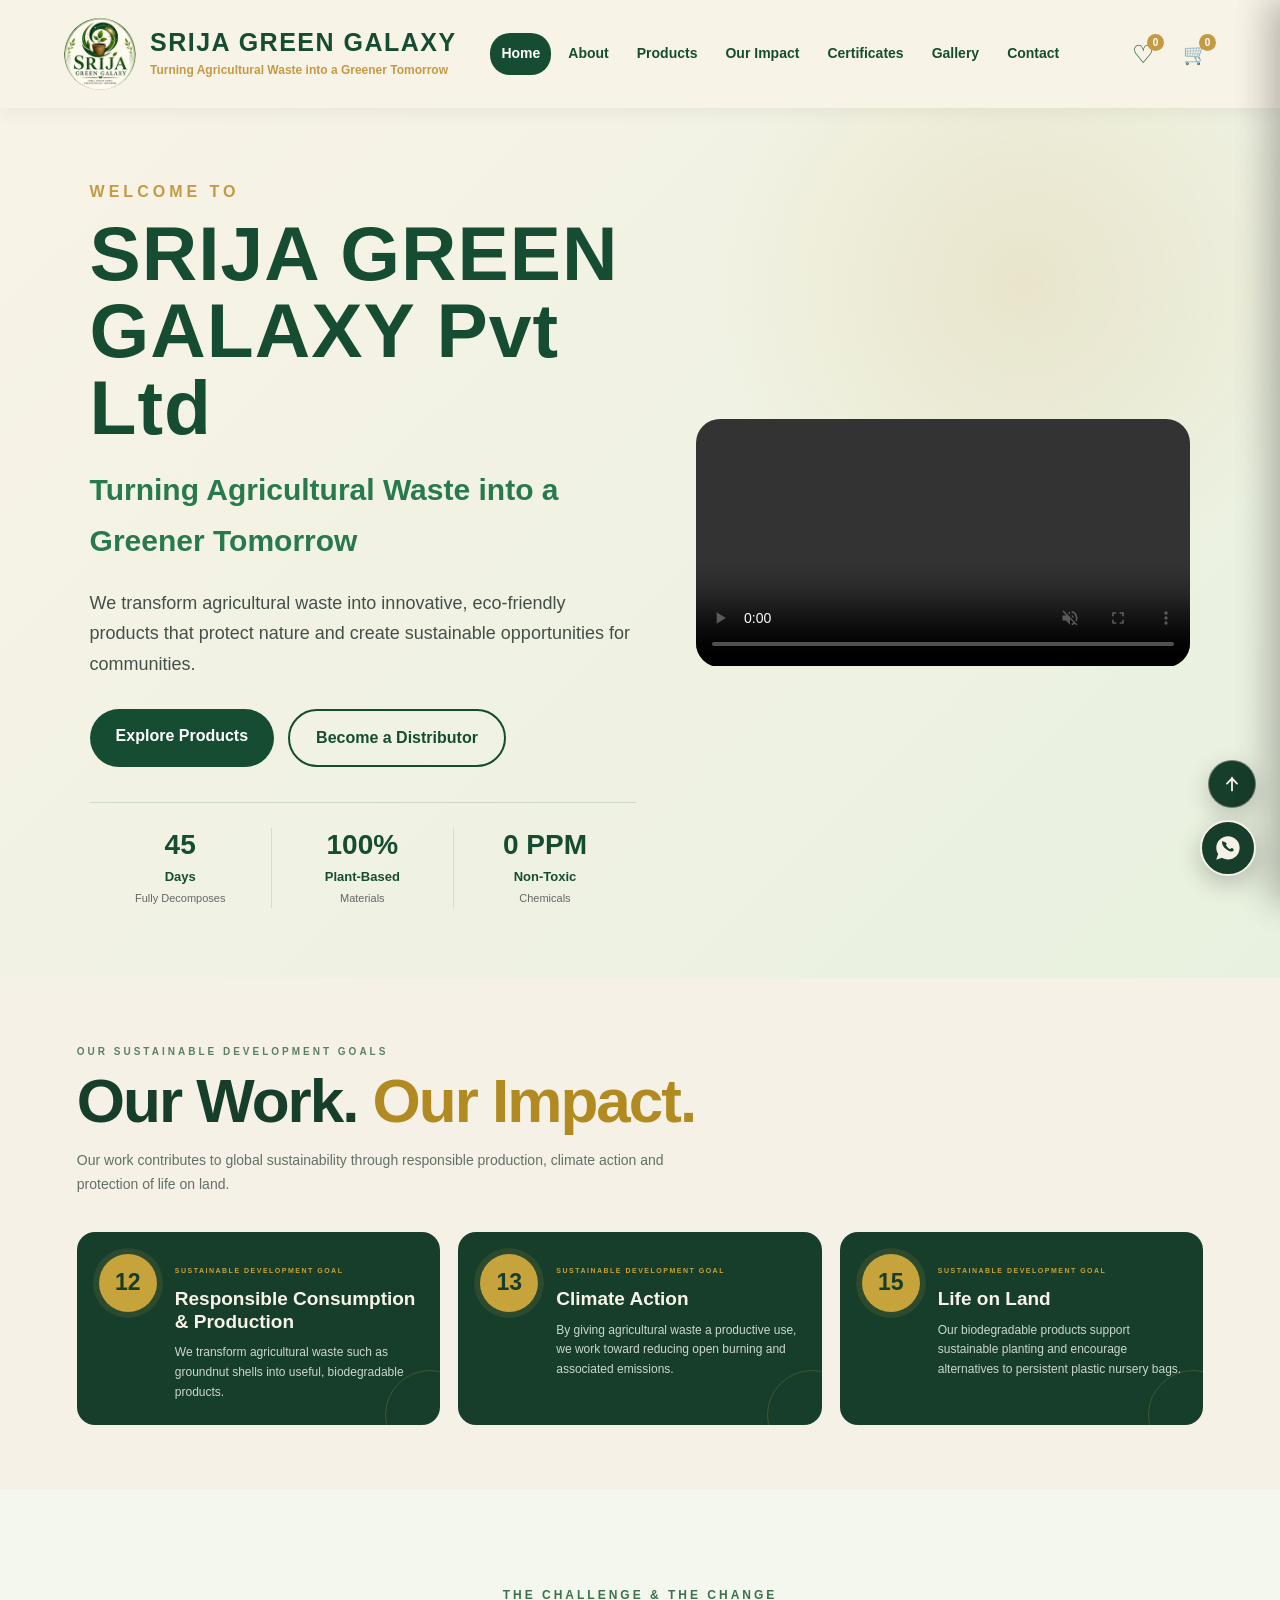
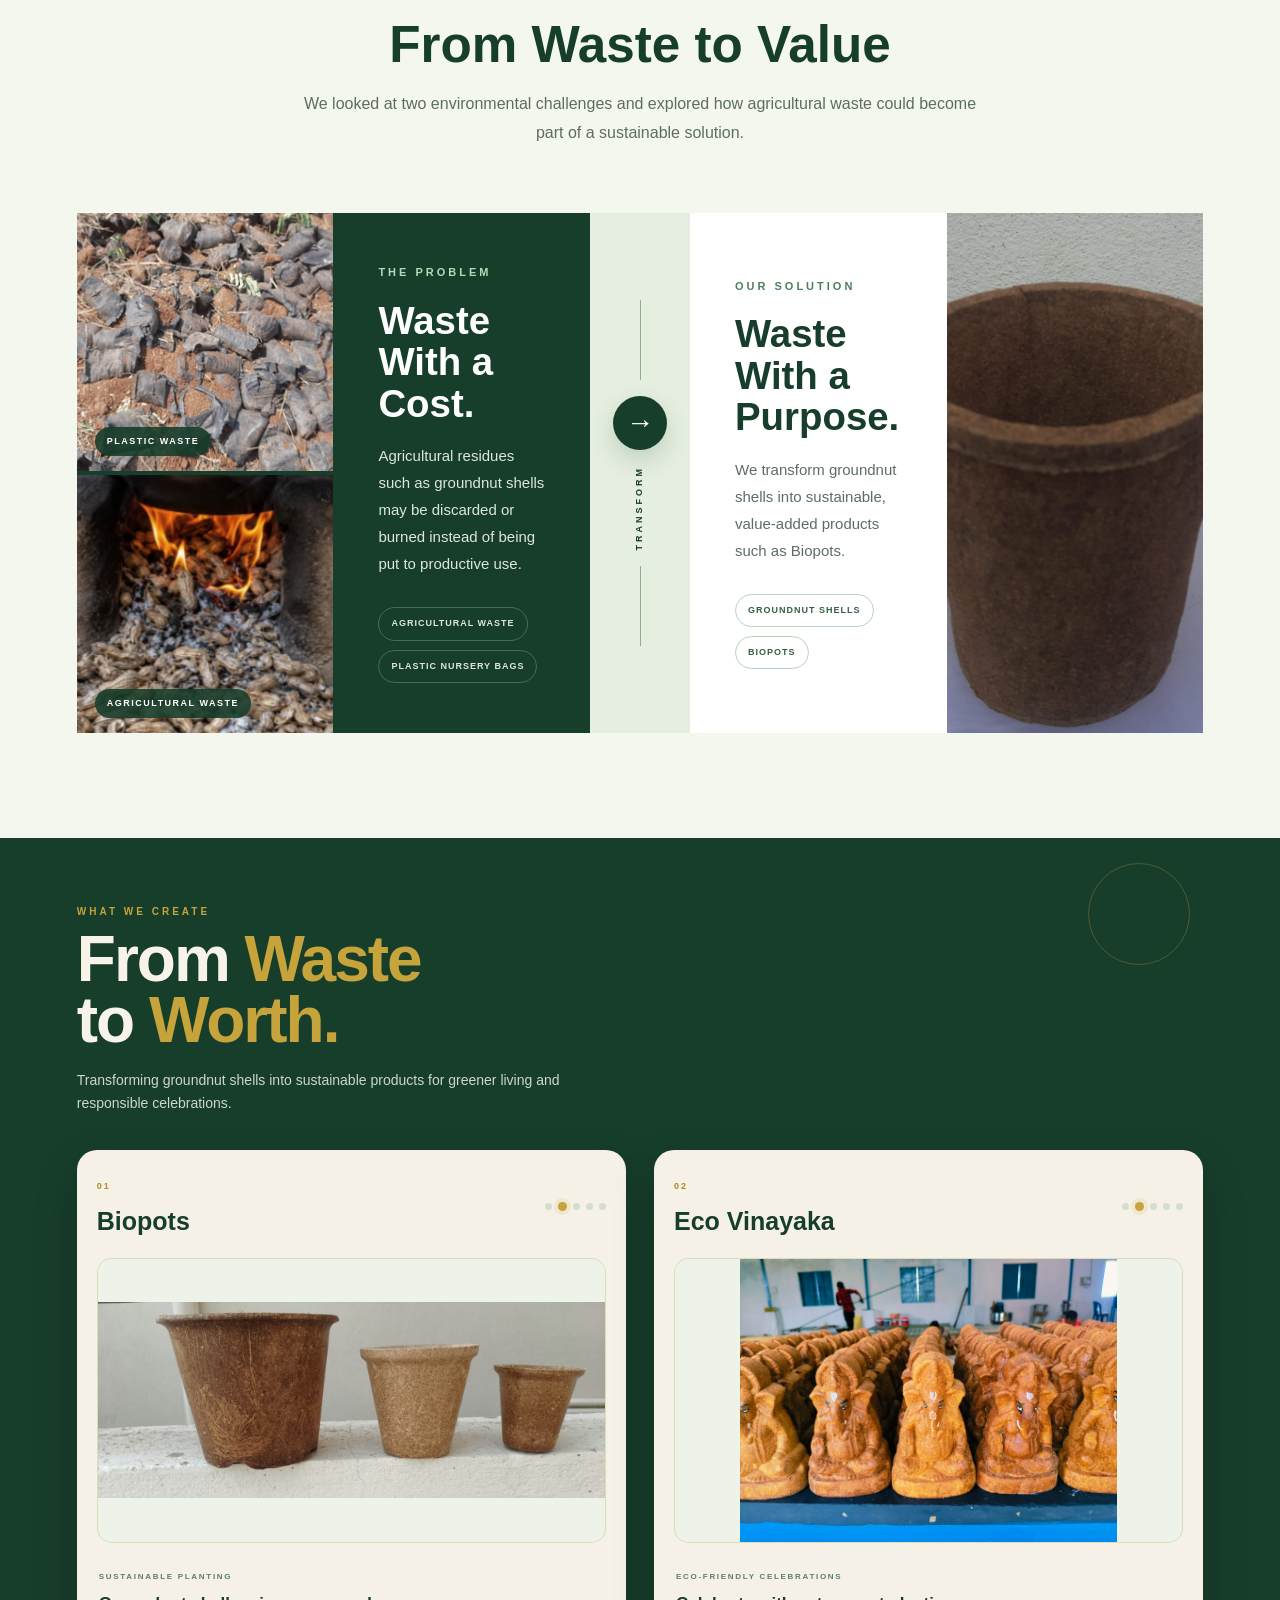
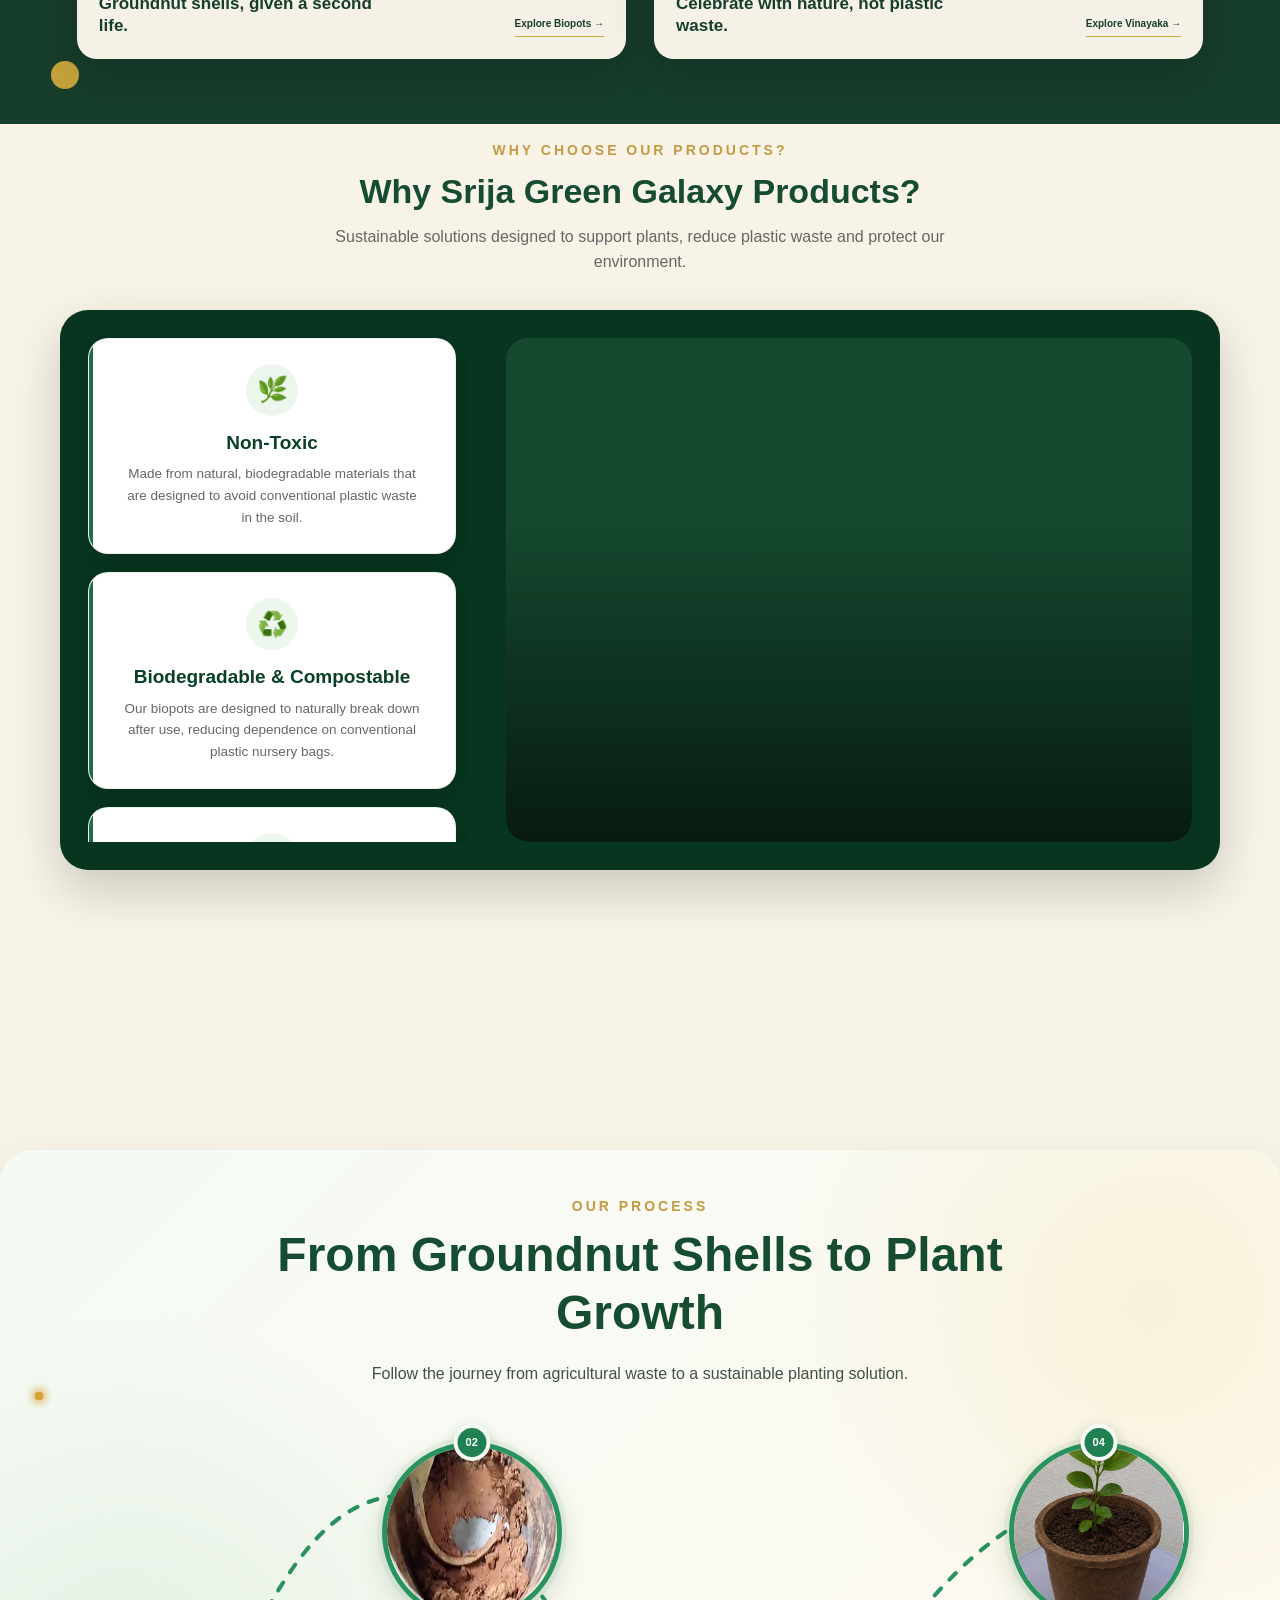
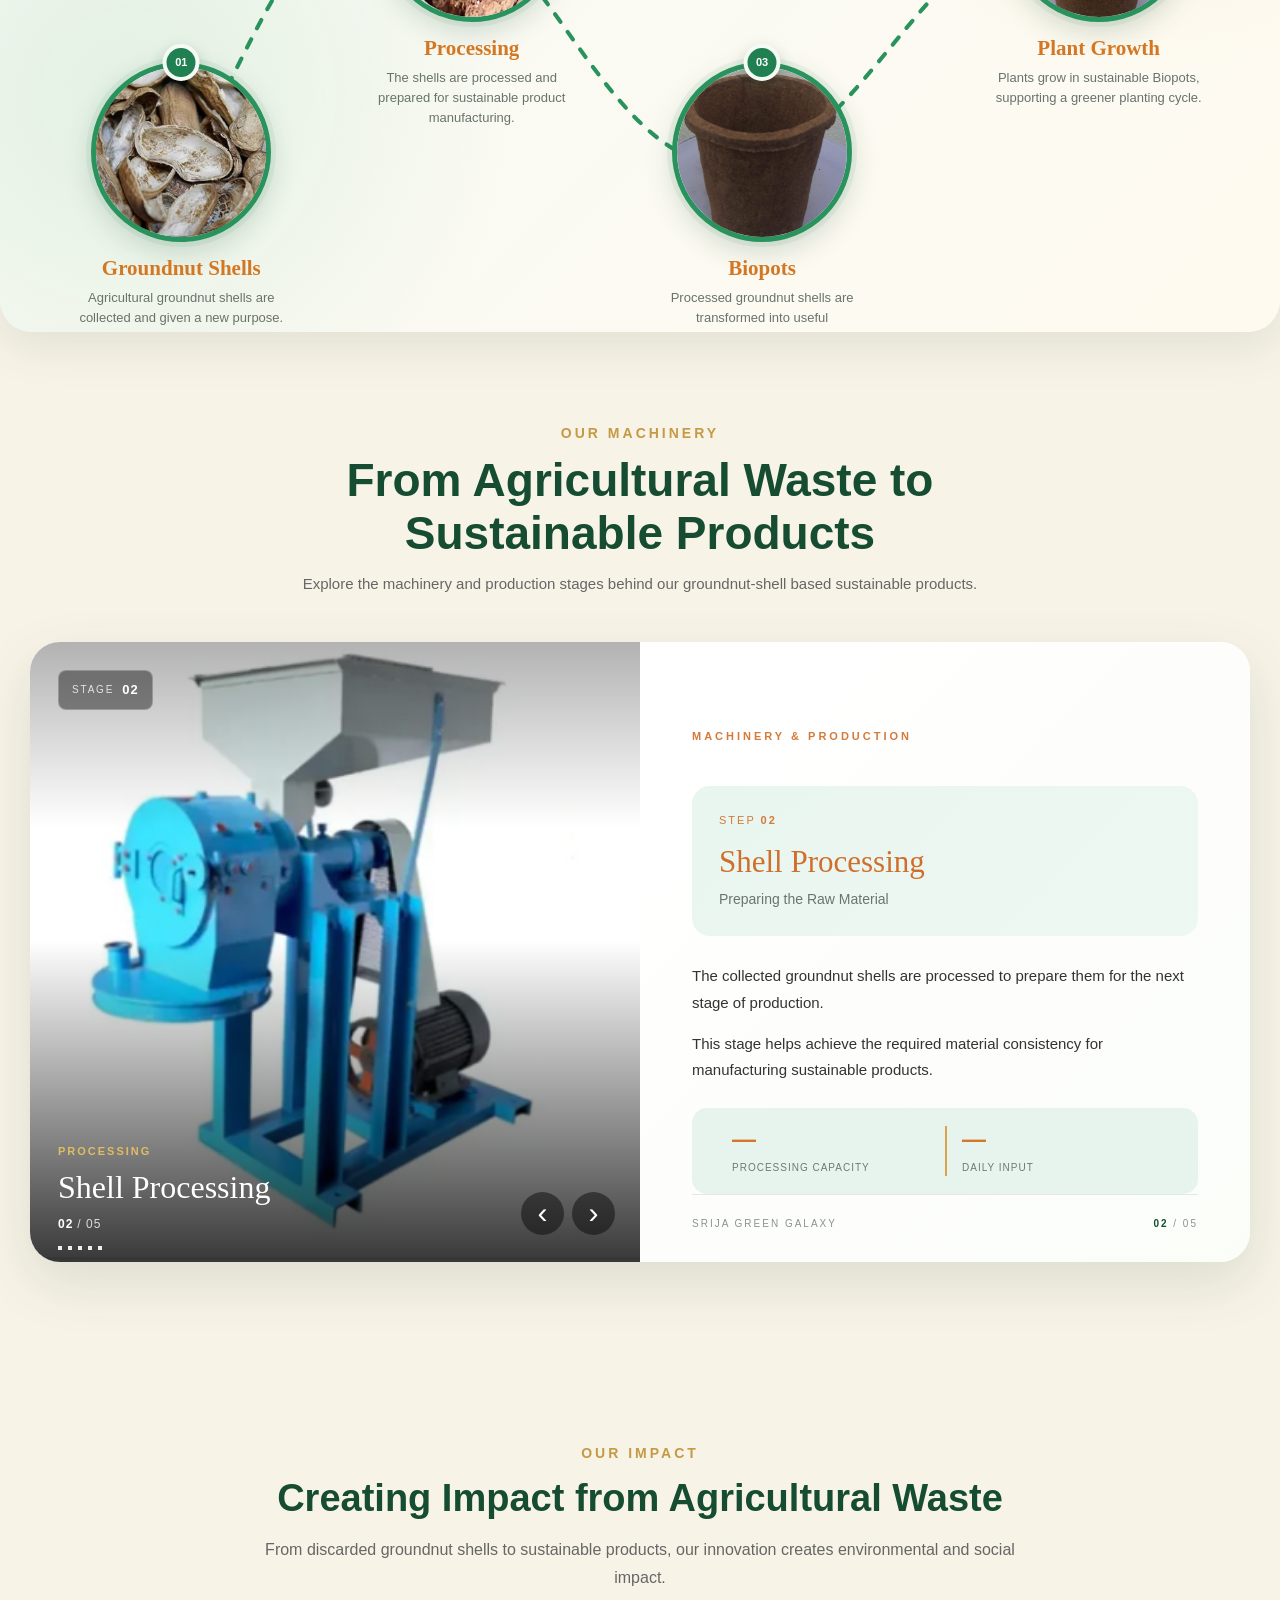
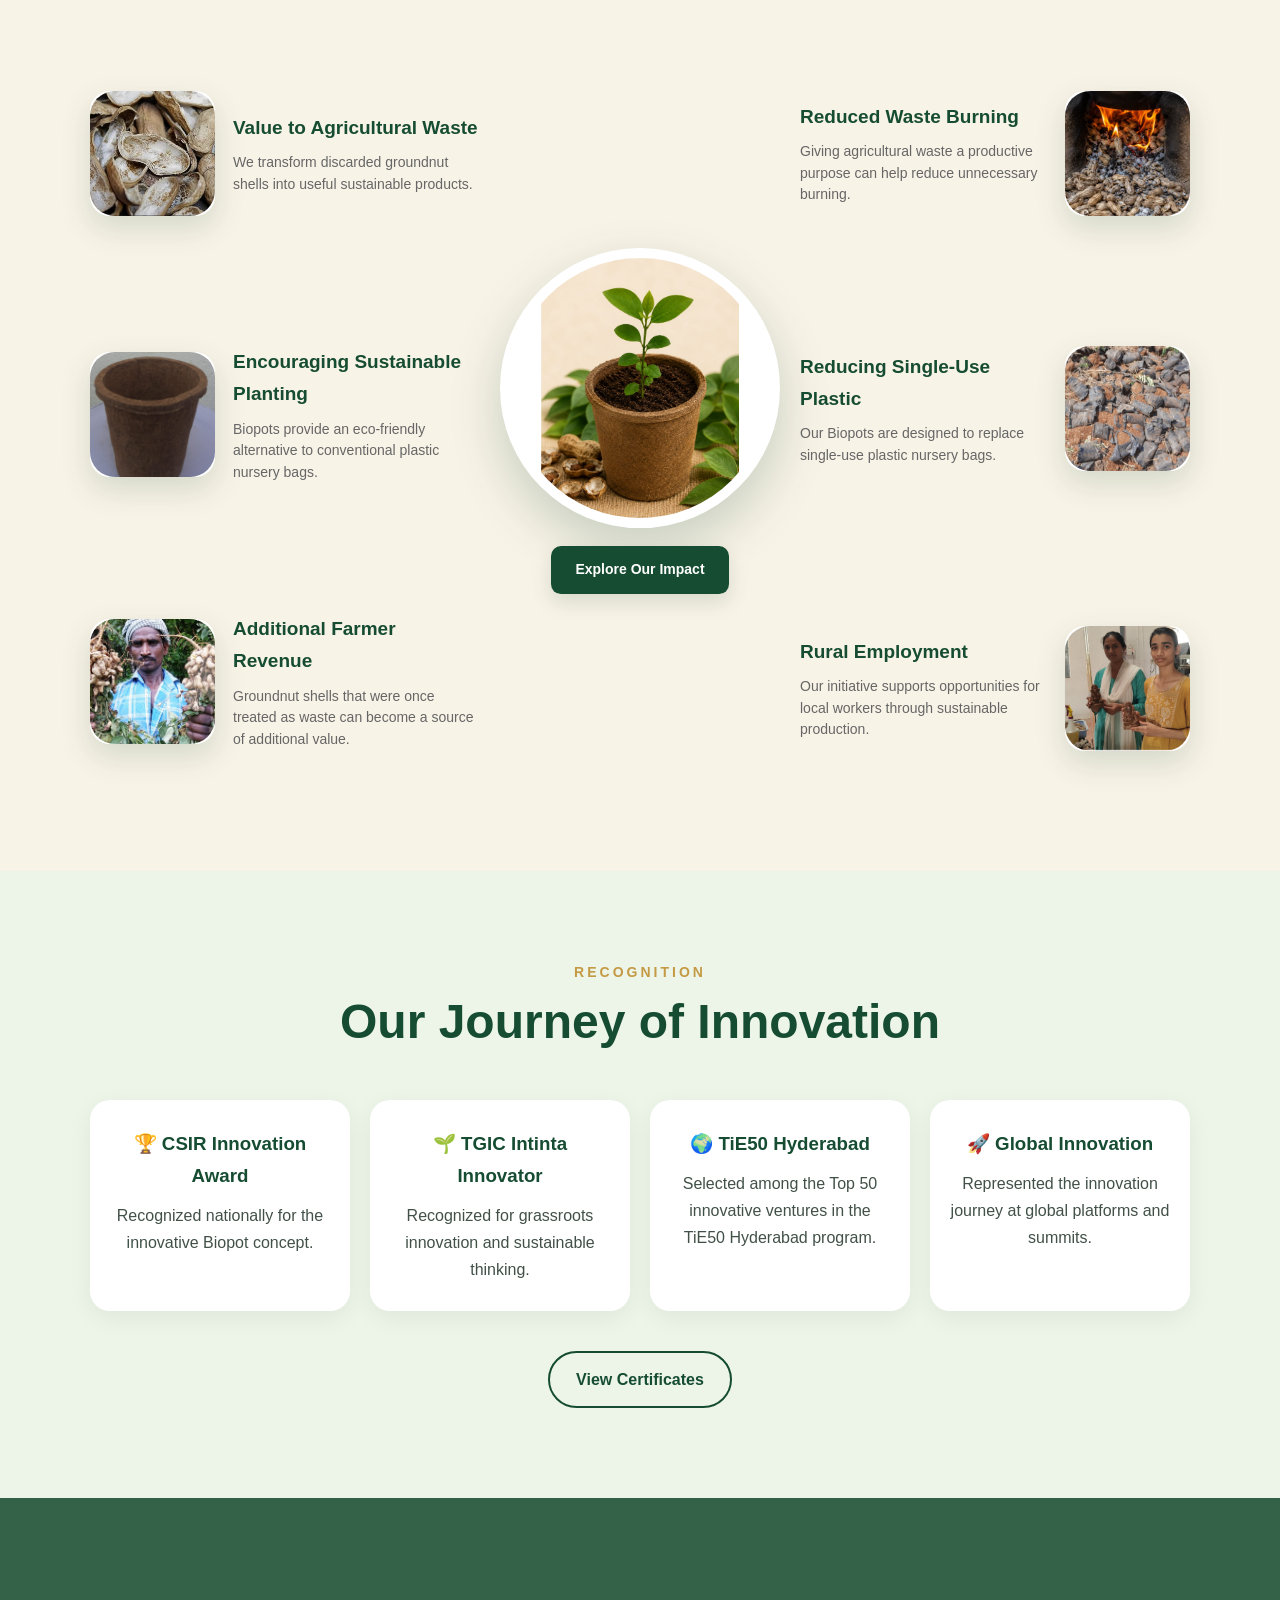
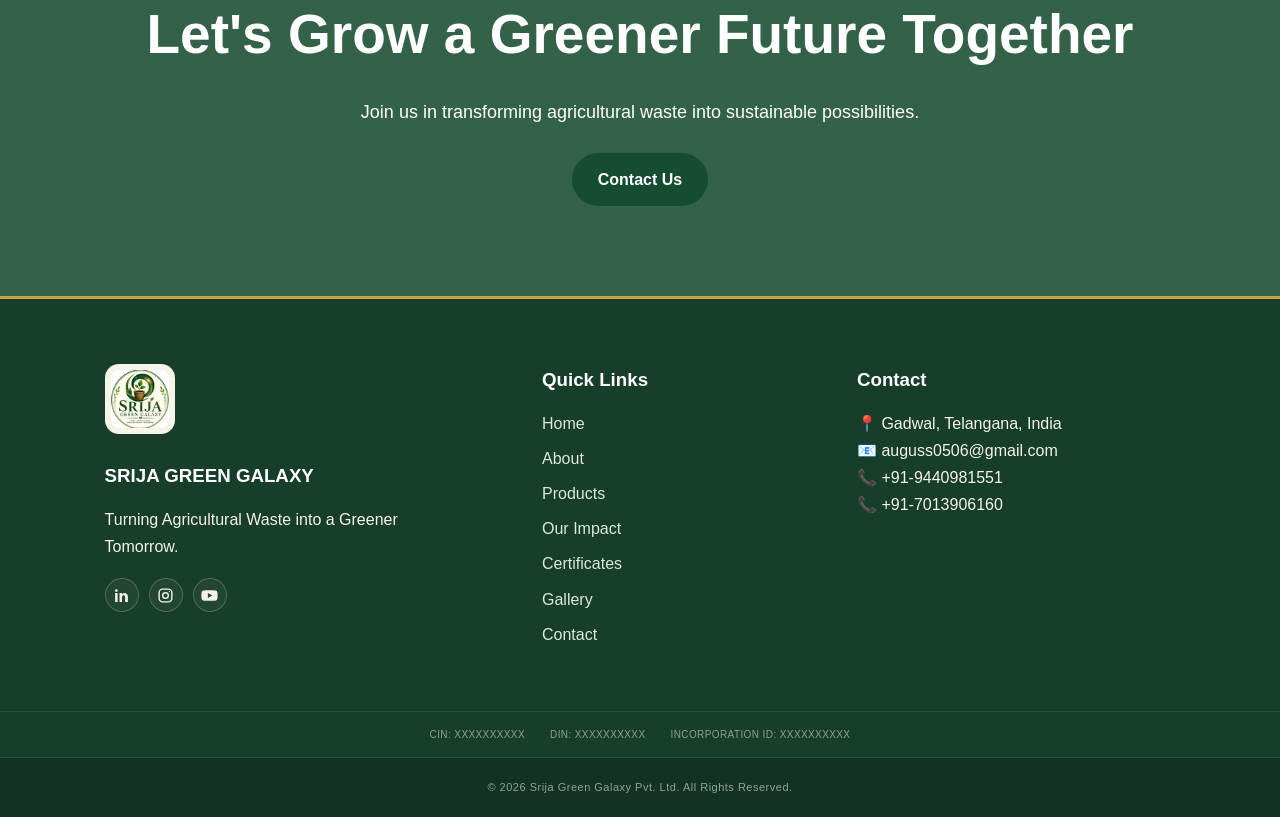
==== commit c8f4ecc5: "changes19" ====
--- a/index.html
+++ b/index.html
@@ -1581,7 +1581,8 @@
 
     </div>
 
-</aside><!-- FLOATING WHATSAPP -->
+</aside>
+<!-- FLOATING WHATSAPP -->
 
 <a href="https://wa.me/919440981551"
    class="floating-whatsapp"
--- a/assets/css/styles.css
+++ b/assets/css/styles.css
@@ -13720,9 +13720,9 @@
 
     cursor: pointer;
 
-    opacity: 0;
-    visibility: hidden;
-    transform: translateY(12px);
+    opacity: 1;
+    visibility: visible;
+    transform: translateY(0);
 
     z-index: 9998;
 
@@ -15346,19 +15346,15 @@
 }/* =========================================
    SUBTLE PAGE TRANSITIONS
 ========================================= */
-
 body {
     animation: pageFadeIn 0.45s ease both;
 }
-
 @keyframes pageFadeIn {
     from {
         opacity: 0;
-        transform: translateY(4px);
     }
 
     to {
         opacity: 1;
-        transform: translateY(0);
     }
 }
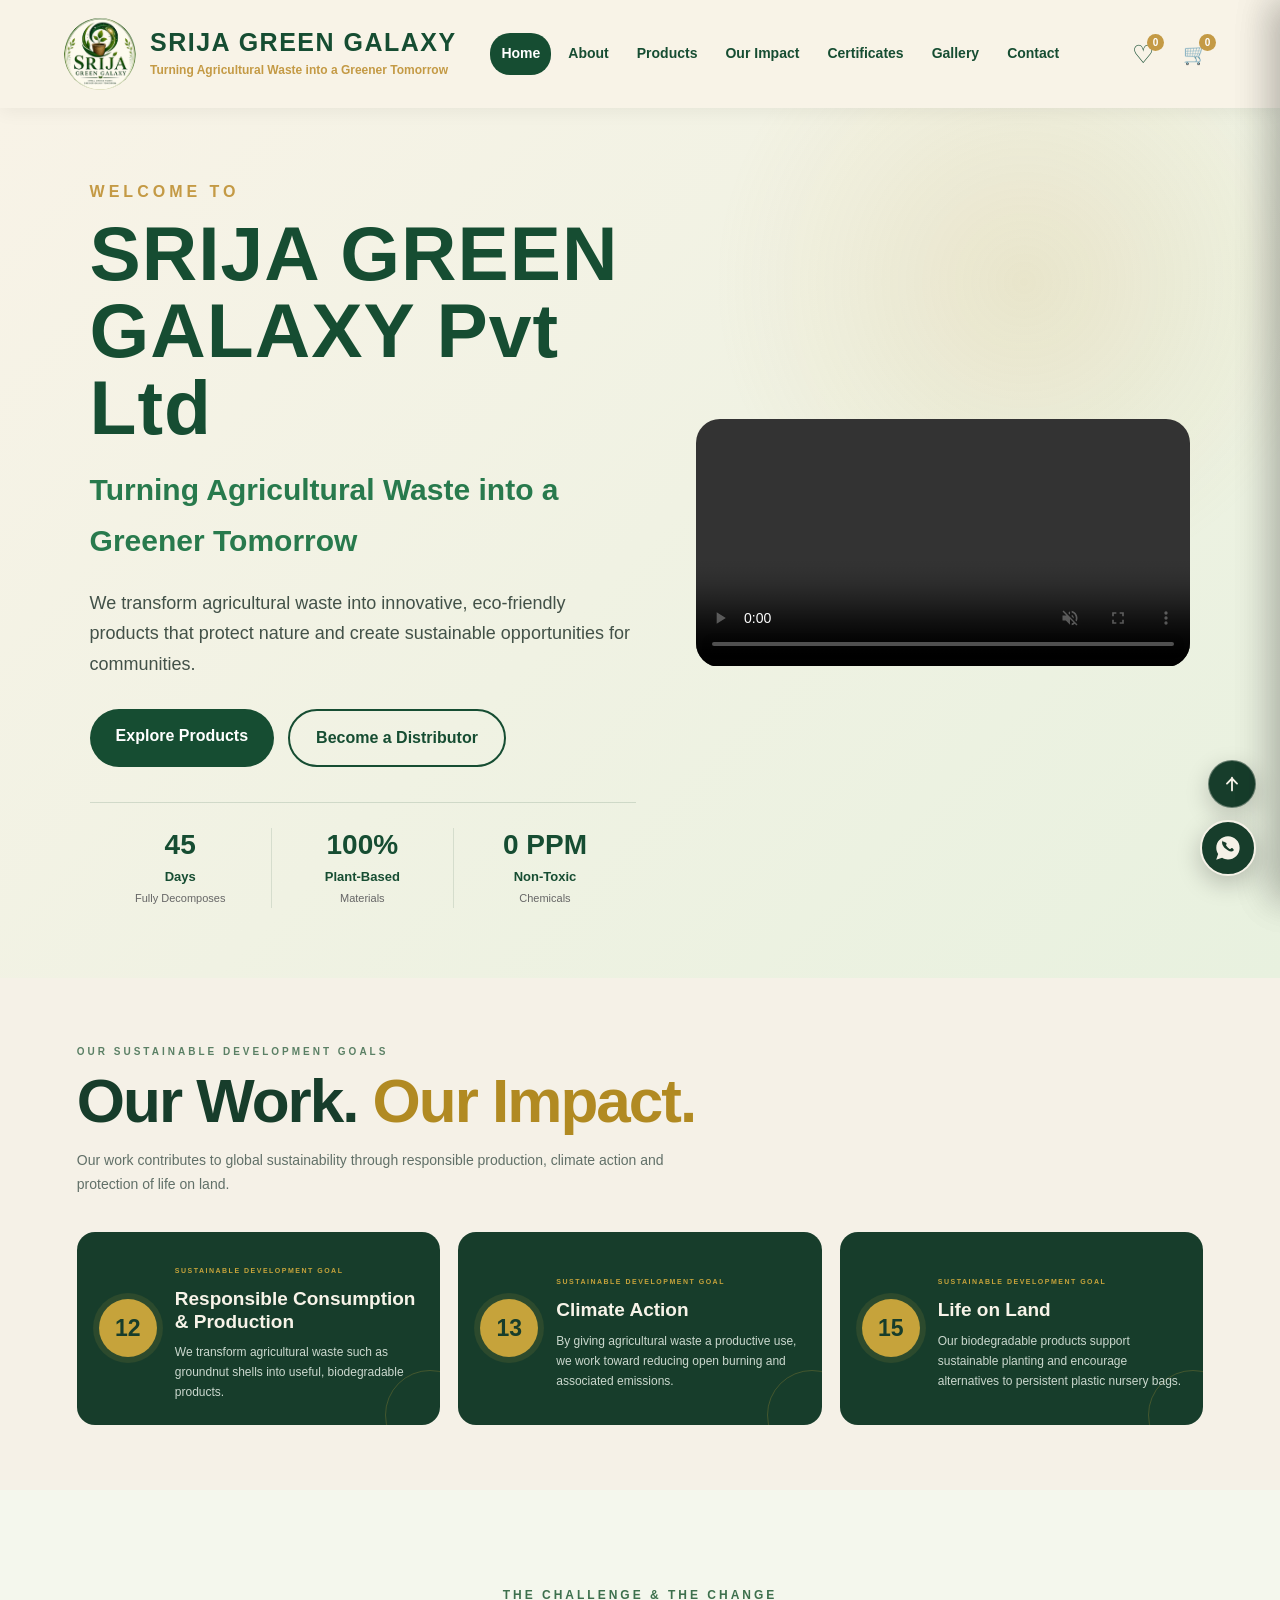
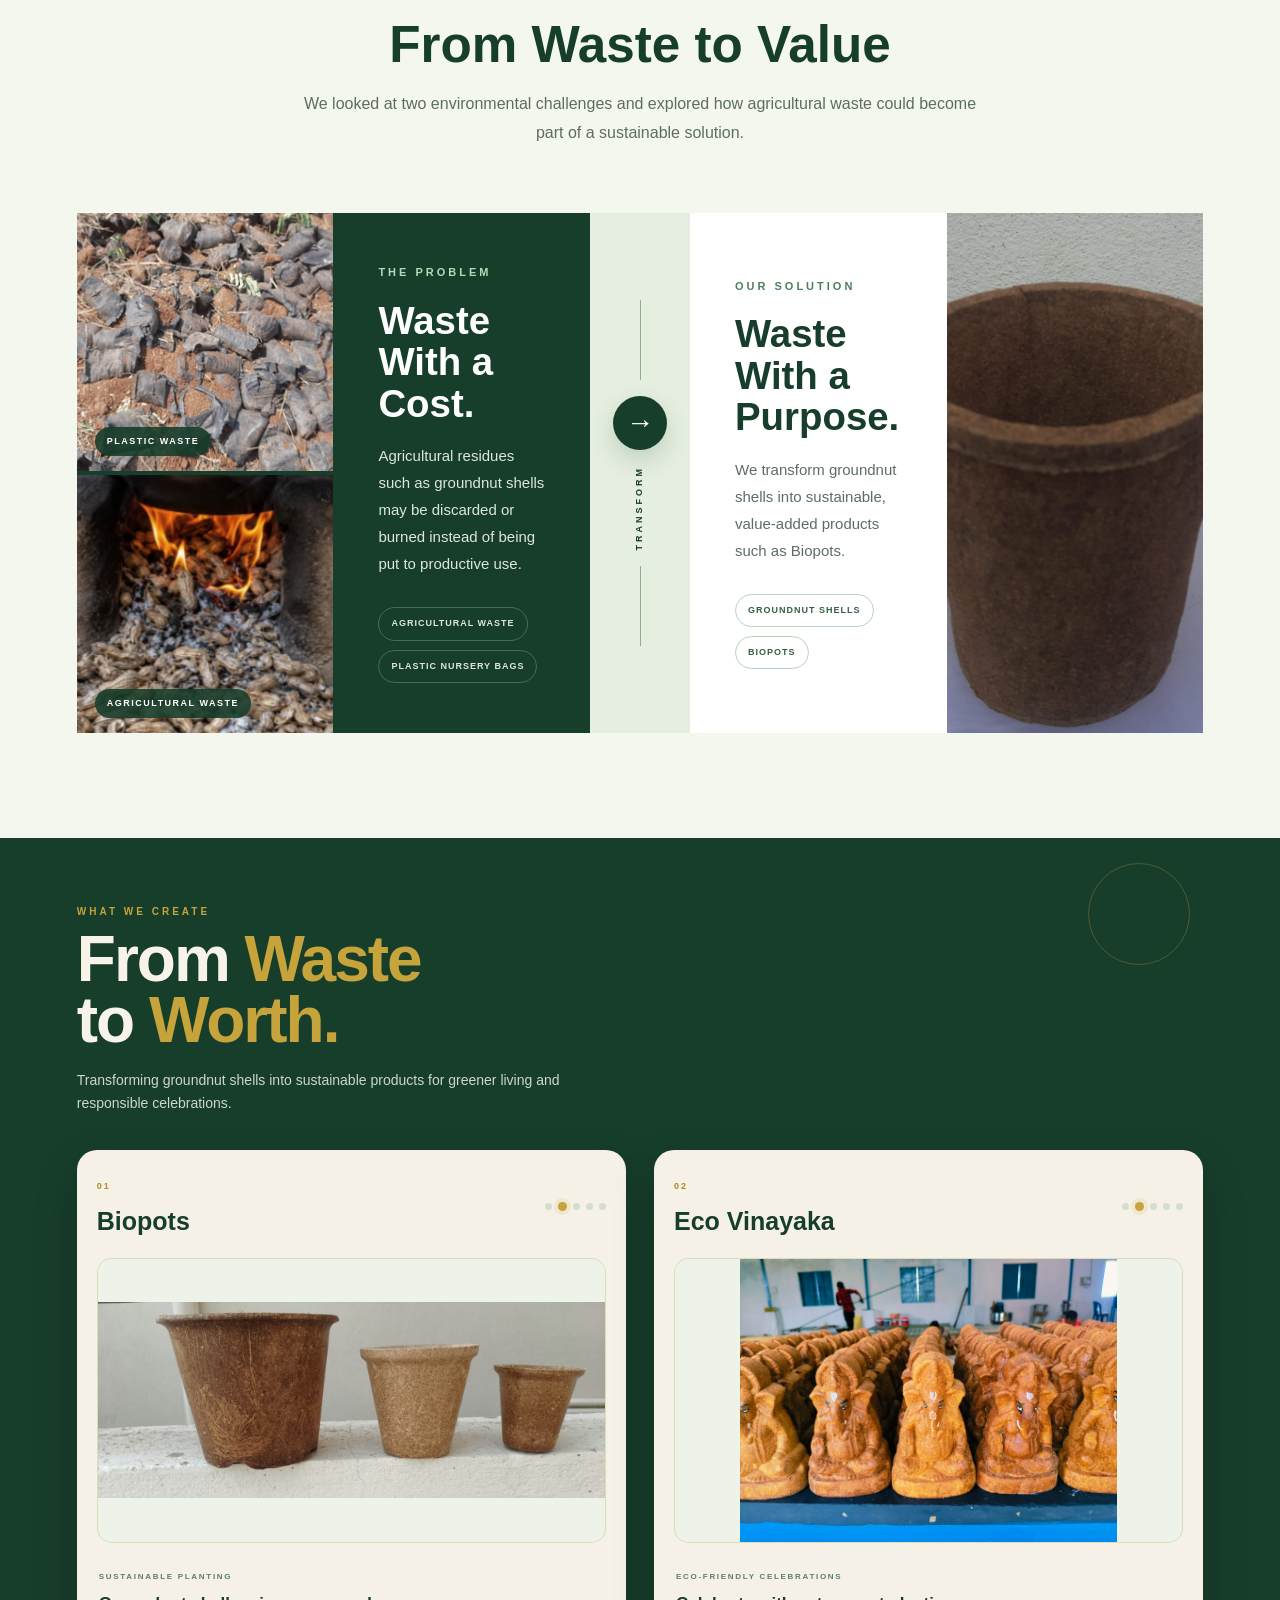
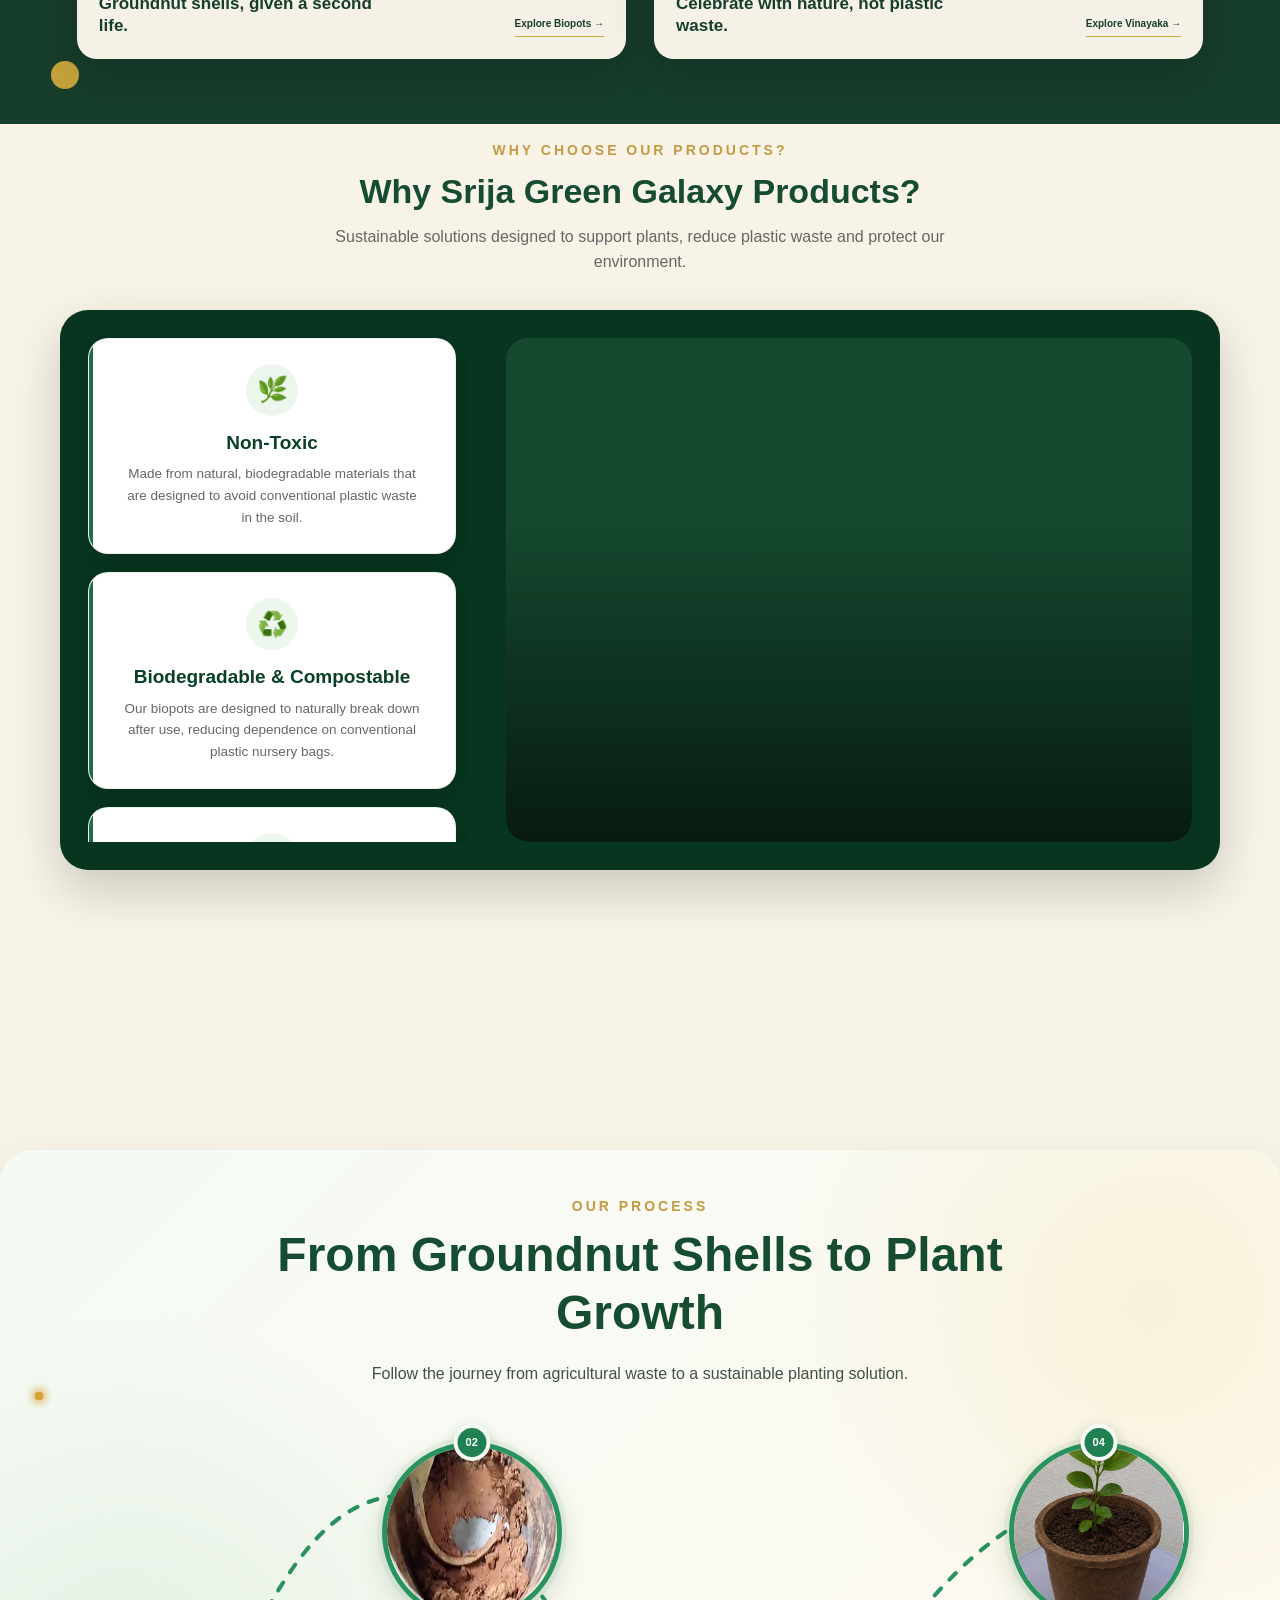
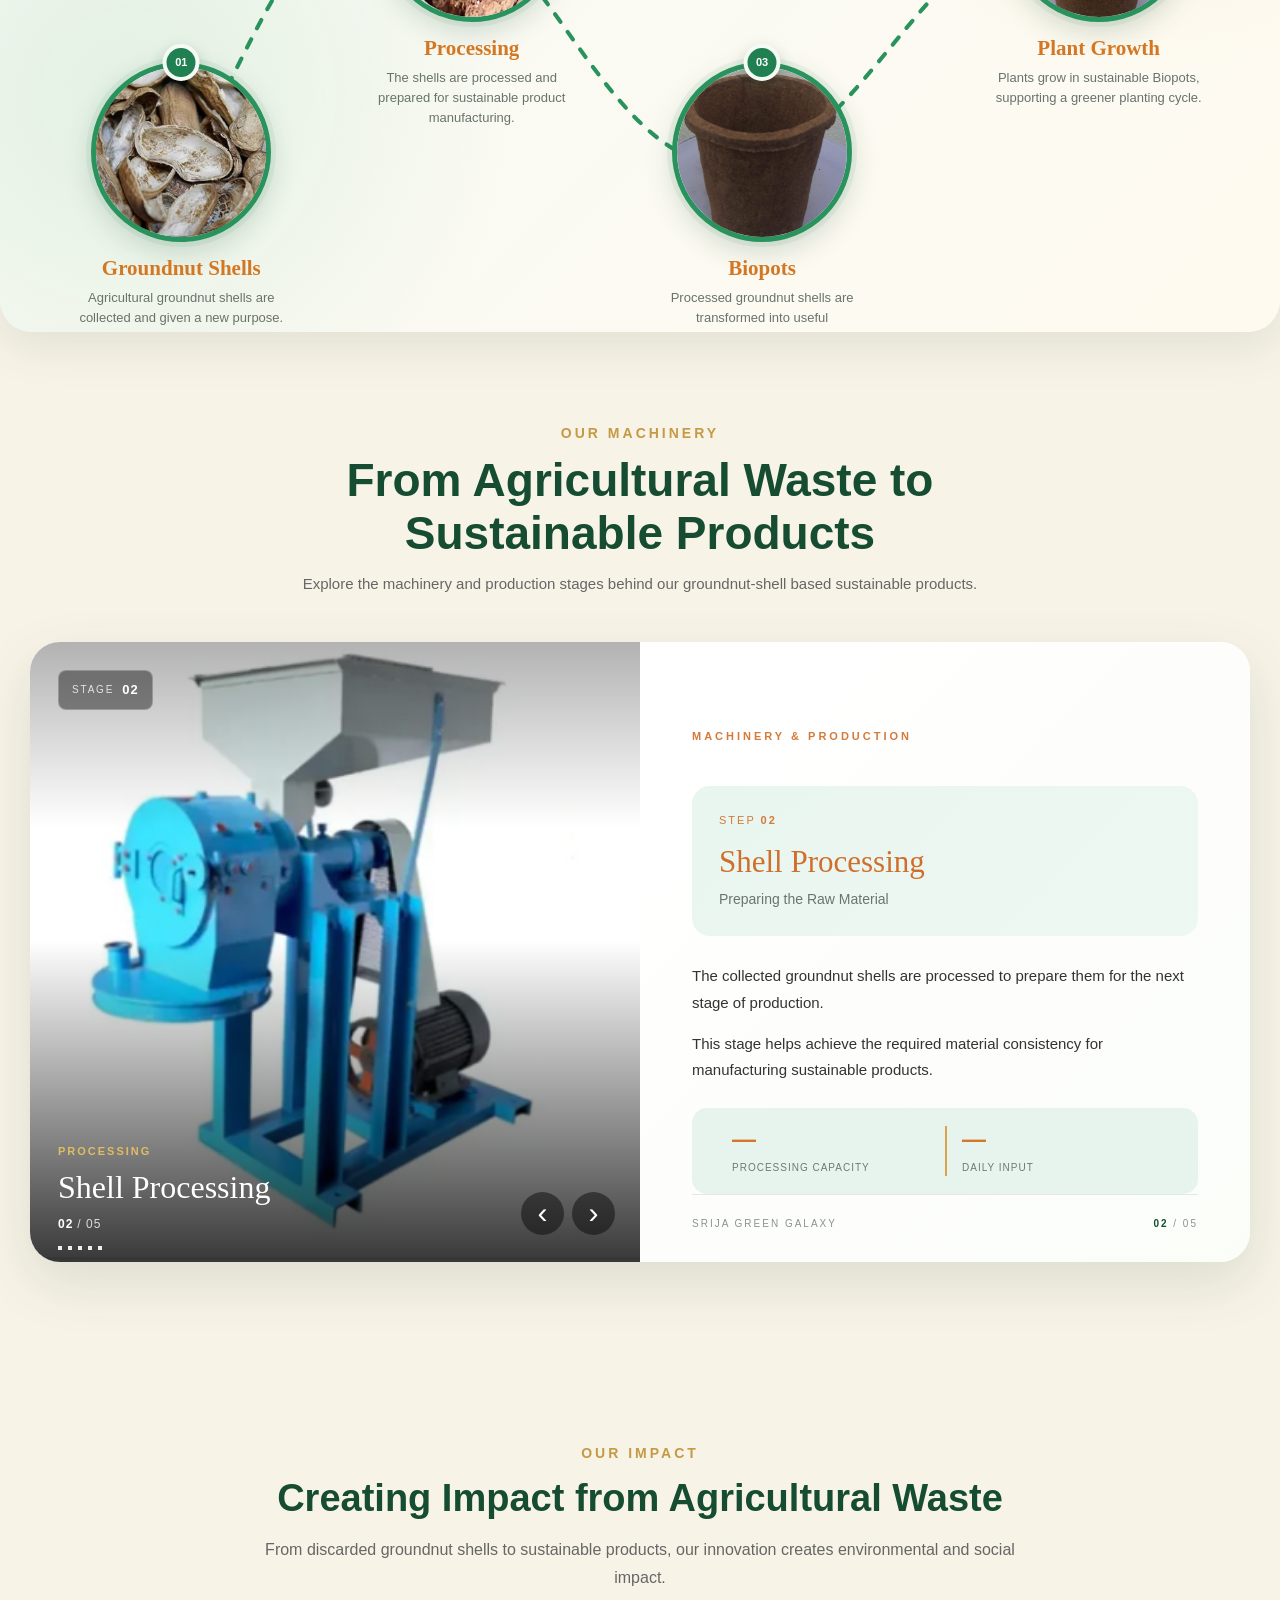
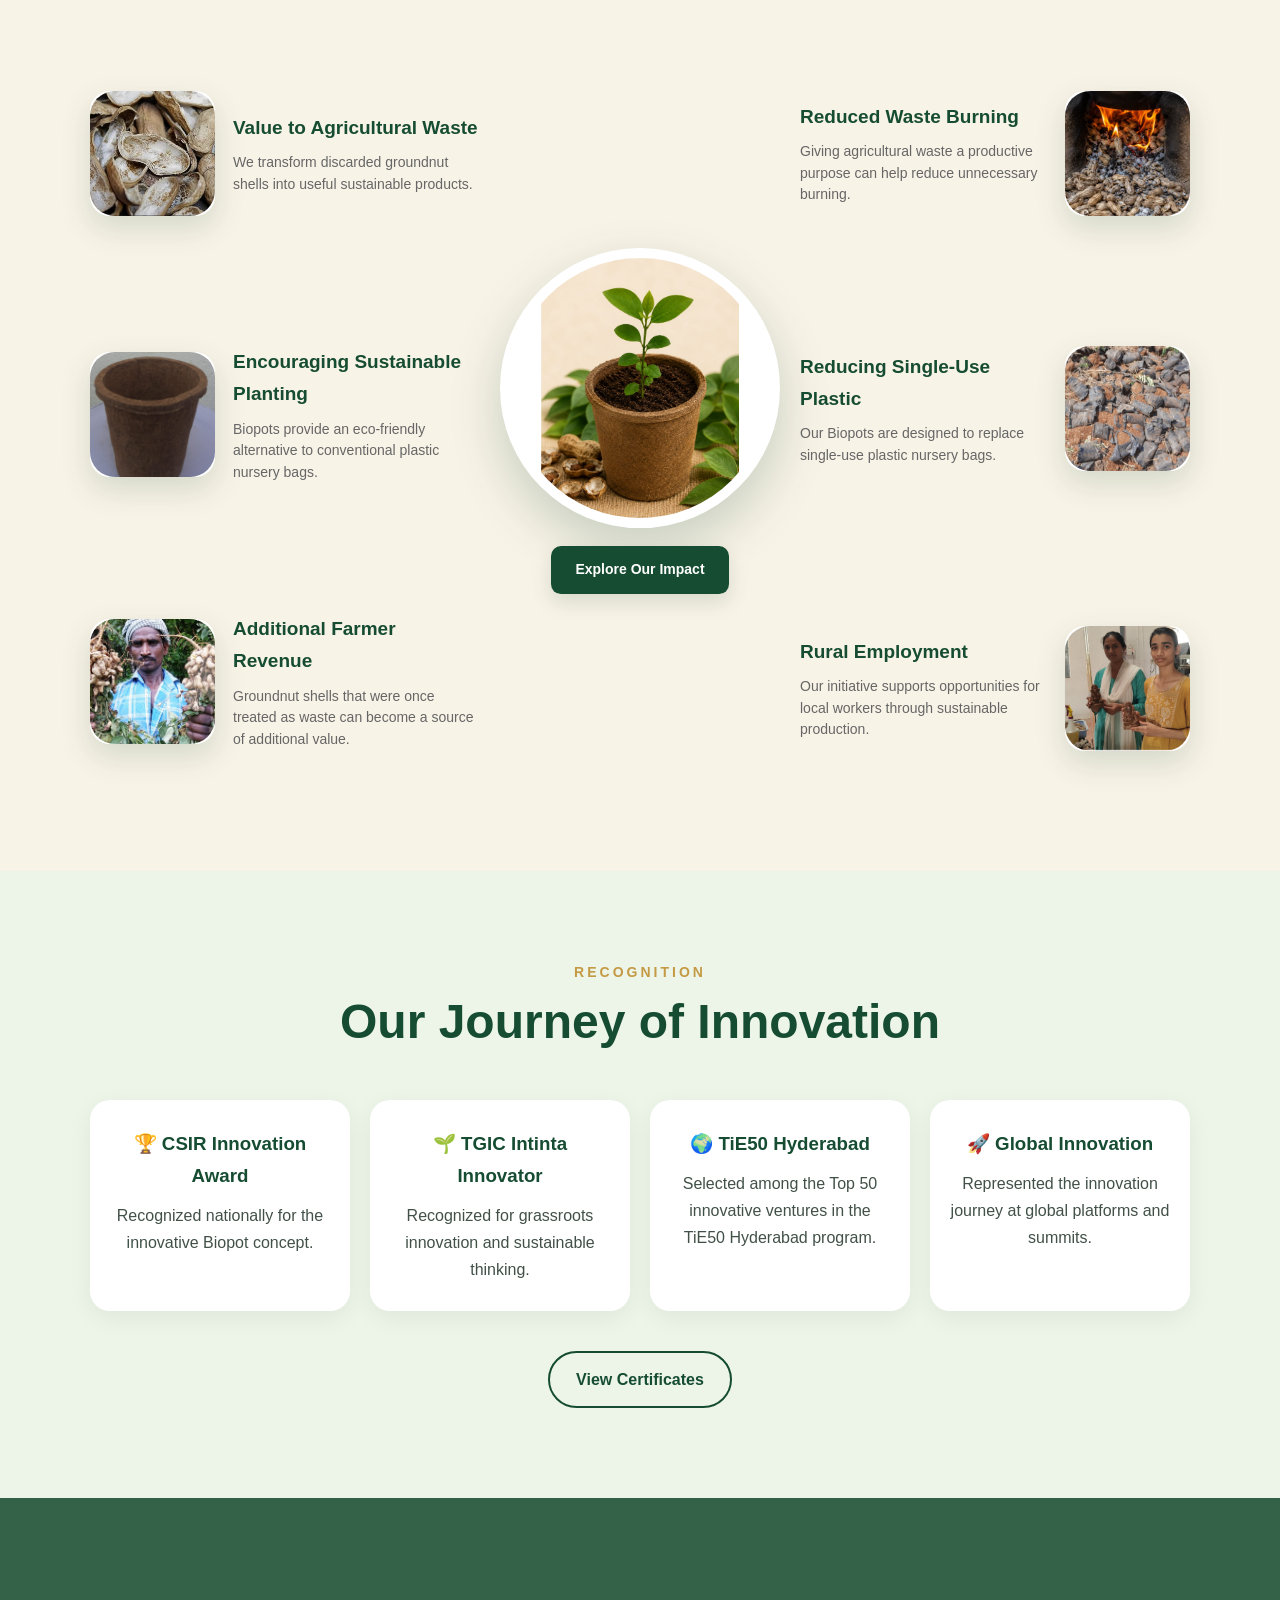
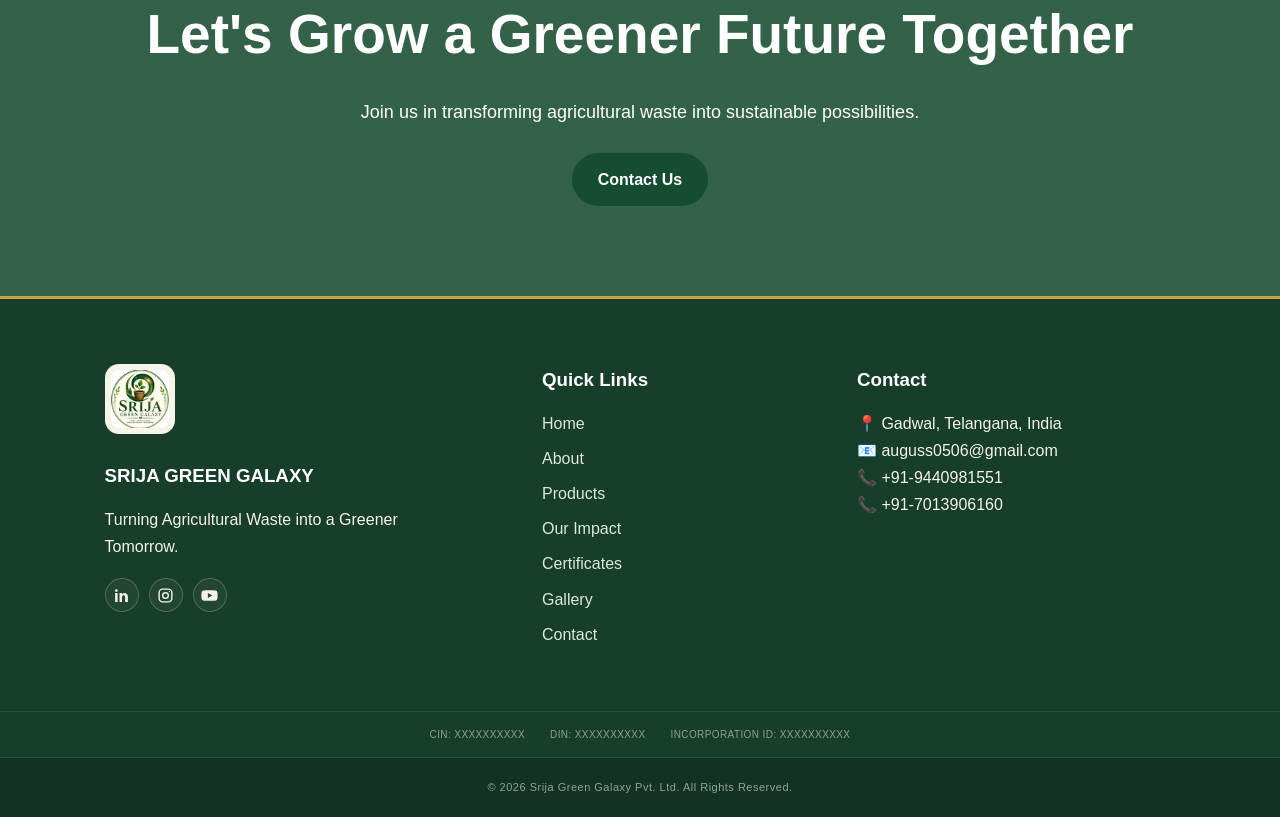
==== commit 4e343881: "popub box develop" ====
--- a/index.html
+++ b/index.html
@@ -12,7 +12,8 @@
           content="Srija Green Galaxy Pvt. Ltd.">
     <link rel="canonical"
       href="https://srija050.github.io/srija-green-galaxy/">
-    <link rel="stylesheet" href="assets/css/styles.css">
+    <link rel="icon" type="image/png" href="assets/images/logo.png">
+      <link rel="stylesheet" href="assets/css/styles.css">
 </head>
 
 <body>
--- a/assets/css/styles.css
+++ b/assets/css/styles.css
@@ -12323,7 +12323,7 @@
 
     flex-direction: column;
 
-    align-items: flex-start;
+    align-items: center;
 }
 
 .footer-links h3 {
@@ -12585,6 +12585,7 @@
     }
 
 }
+
 /* =========================================
    ORDER SUCCESS POPUP
 ========================================= */
@@ -12592,7 +12593,9 @@
 .order-success-overlay {
     position: fixed;
     inset: 0;
+
     background: rgba(12, 35, 24, 0.72);
+
     backdrop-filter: blur(7px);
     -webkit-backdrop-filter: blur(7px);
 
@@ -12600,9 +12603,12 @@
     align-items: center;
     justify-content: center;
 
-    padding: 20px;
-
-    z-index: 99999;
+    padding: 100px 20px;align-items: center;
+
+    box-sizing: border-box;
+
+
+    z-index: 100000;
 
     opacity: 0;
     visibility: hidden;
@@ -12618,10 +12624,16 @@
 }
 
 
+/* POPUP */
 .order-success-popup {
     position: relative;
 
     width: min(500px, 100%);
+    max-height: calc(100vh - 140px);
+
+    box-sizing: border-box;
+
+    overflow-y: auto;
 
     background: #f6f3e8;
 
@@ -12640,7 +12652,6 @@
 
     border-top: 4px solid #c6a33b;
 }
-
 .order-success-overlay.show .order-success-popup {
     transform: translateY(0) scale(1);
 }
@@ -12658,15 +12669,12 @@
     height: 36px;
 
     border: none;
-
     border-radius: 50%;
 
     background: #e4eadf;
-
     color: #173d2b;
 
     font-size: 24px;
-
     line-height: 1;
 
     cursor: pointer;
@@ -12697,7 +12705,6 @@
     border-radius: 50%;
 
     background: #173d2b;
-
     color: #f6f3e8;
 
     font-size: 40px;
@@ -12724,7 +12731,6 @@
     100% {
         transform: scale(1);
     }
-
 }
 
 
@@ -12738,7 +12744,6 @@
     color: #b18a22;
 
     font-size: 10px;
-
     font-weight: 800;
 
     letter-spacing: 2px;
@@ -12750,7 +12755,6 @@
     color: #173d2b;
 
     font-size: 30px;
-
     line-height: 1.2;
 }
 
@@ -12762,7 +12766,6 @@
     color: #5c6b62;
 
     font-size: 14px;
-
     line-height: 1.7;
 }
 
@@ -12794,10 +12797,9 @@
     text-decoration: none;
 
     font-size: 12px;
-
     font-weight: 800;
 
-    letter-spacing: .5px;
+    letter-spacing: 0.5px;
 
     transition:
         transform 0.3s ease,
@@ -12827,26 +12829,90 @@
 }
 
 
-/* MOBILE */
+/* =========================================
+   MOBILE
+========================================= */
 
 @media (max-width: 550px) {
 
+    .order-success-overlay {
+        padding: 80px 14px 20px;
+        align-items: center;
+    }
+
     .order-success-popup {
-        padding: 40px 24px 28px;
+        width: 100%;
+        max-height: calc(100vh - 100px);
+
+        padding: 42px 20px 25px;
+
+        border-radius: 20px;
+
+        overflow-y: auto;
+    }
+
+    .order-success-close {
+        top: 12px;
+        right: 12px;
+    }
+
+    .order-success-icon {
+        width: 70px;
+        height: 70px;
+        margin-bottom: 18px;
+        font-size: 34px;
     }
 
     .order-success-content h2 {
-        font-size: 25px;
+        font-size: 24px;
+        line-height: 1.25;
+    }
+
+    .order-success-content p {
+        font-size: 13px;
+        line-height: 1.65;
     }
 
     .order-success-actions {
         flex-direction: column;
+        gap: 10px;
+        margin-top: 24px;
     }
 
     .order-popup-btn {
         width: 100%;
     }
-
+}
+/* VERY SHORT MOBILE SCREENS */
+
+@media (max-height: 650px) {
+
+    .order-success-overlay {
+        padding-top: 65px;
+        padding-bottom: 15px;
+    }
+
+    .order-success-popup {
+        padding-top: 35px;
+        padding-bottom: 22px;
+    }
+
+    .order-success-icon {
+        width: 62px;
+        height: 62px;
+
+        margin-bottom: 14px;
+
+        font-size: 30px;
+    }
+
+    .order-success-content h2 {
+        font-size: 22px;
+    }
+
+    .order-success-actions {
+        margin-top: 20px;
+    }
 }
 /* =====================================================
    MACHINERY SLIDER ANIMATION
@@ -13196,7 +13262,7 @@
 
     .create-product-info {
         flex-direction: column;
-        align-items: flex-start;
+        align-items: center;
         gap: 12px;
     }
 }
@@ -13259,7 +13325,7 @@
 .sdg-card {
     position: relative;
     display: flex;
-    align-items: flex-start;
+    align-items: center;
     gap: 18px;
 
     padding: 22px;
